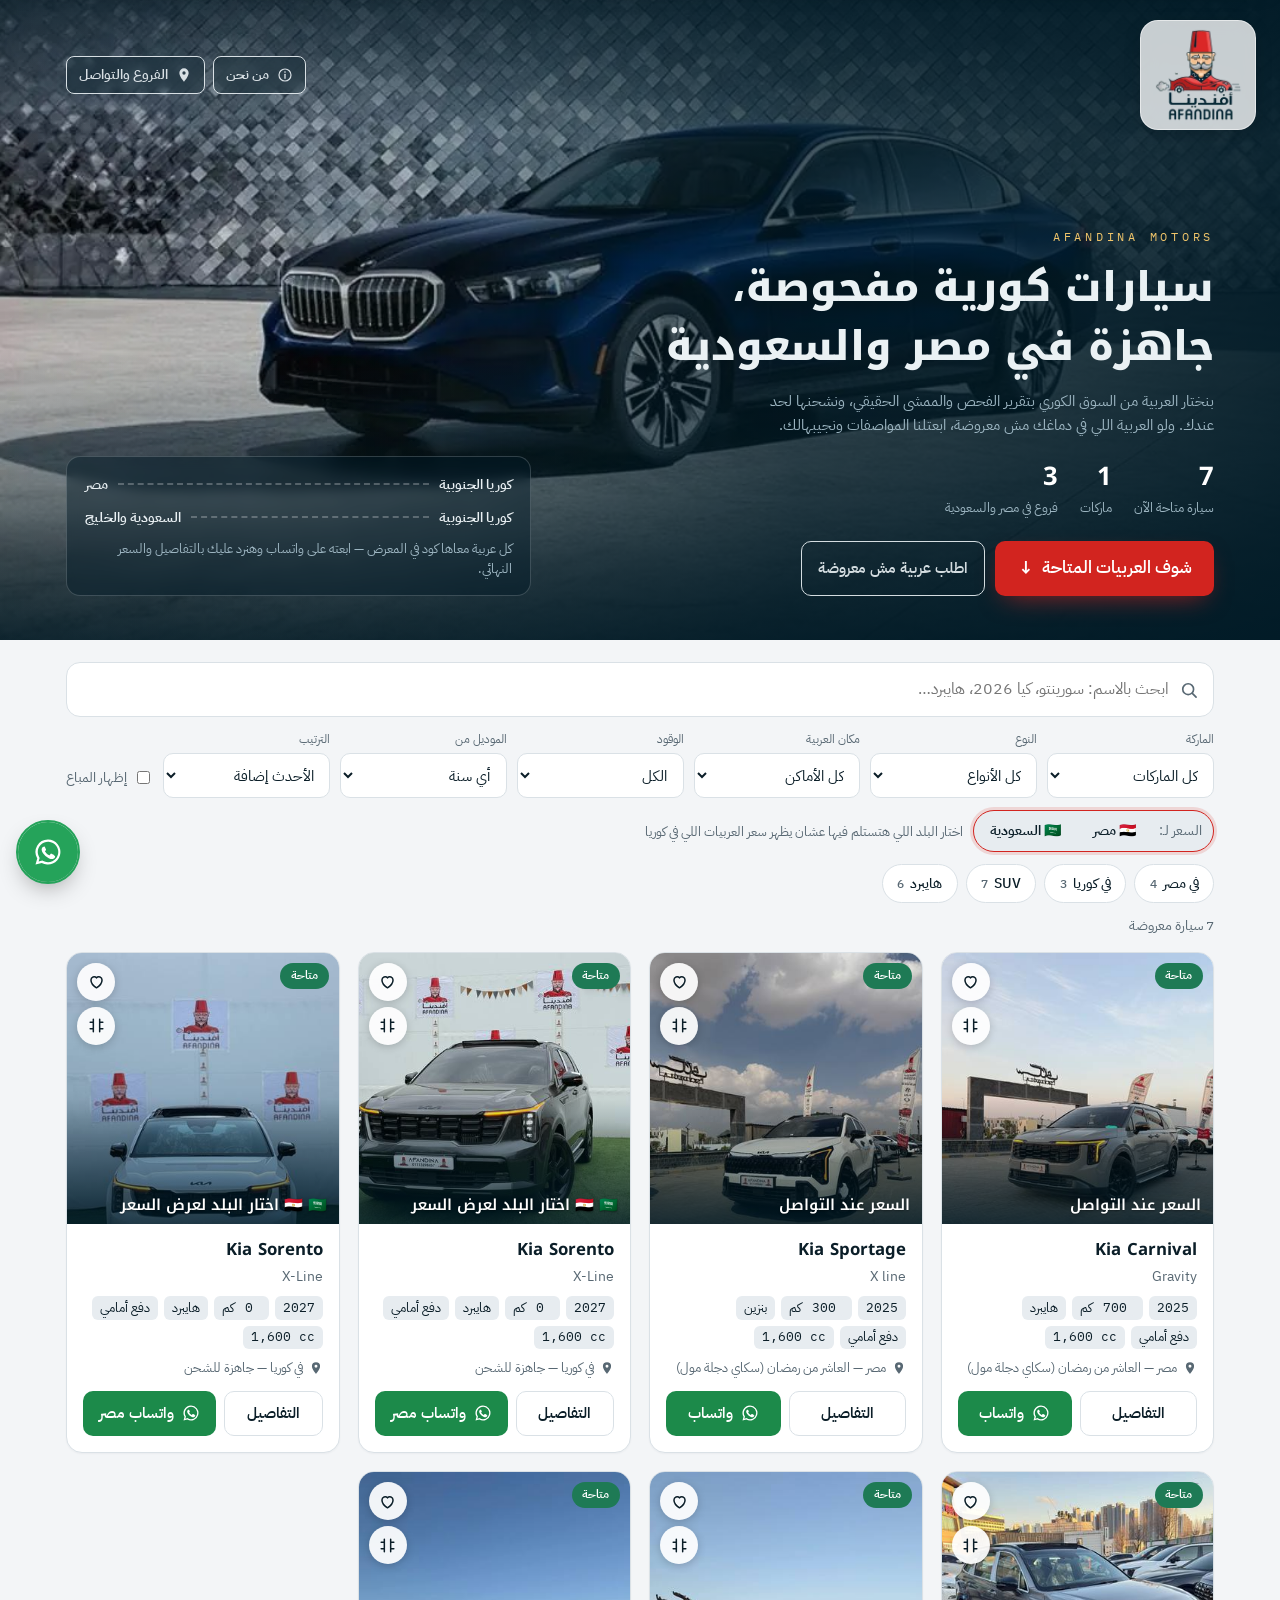
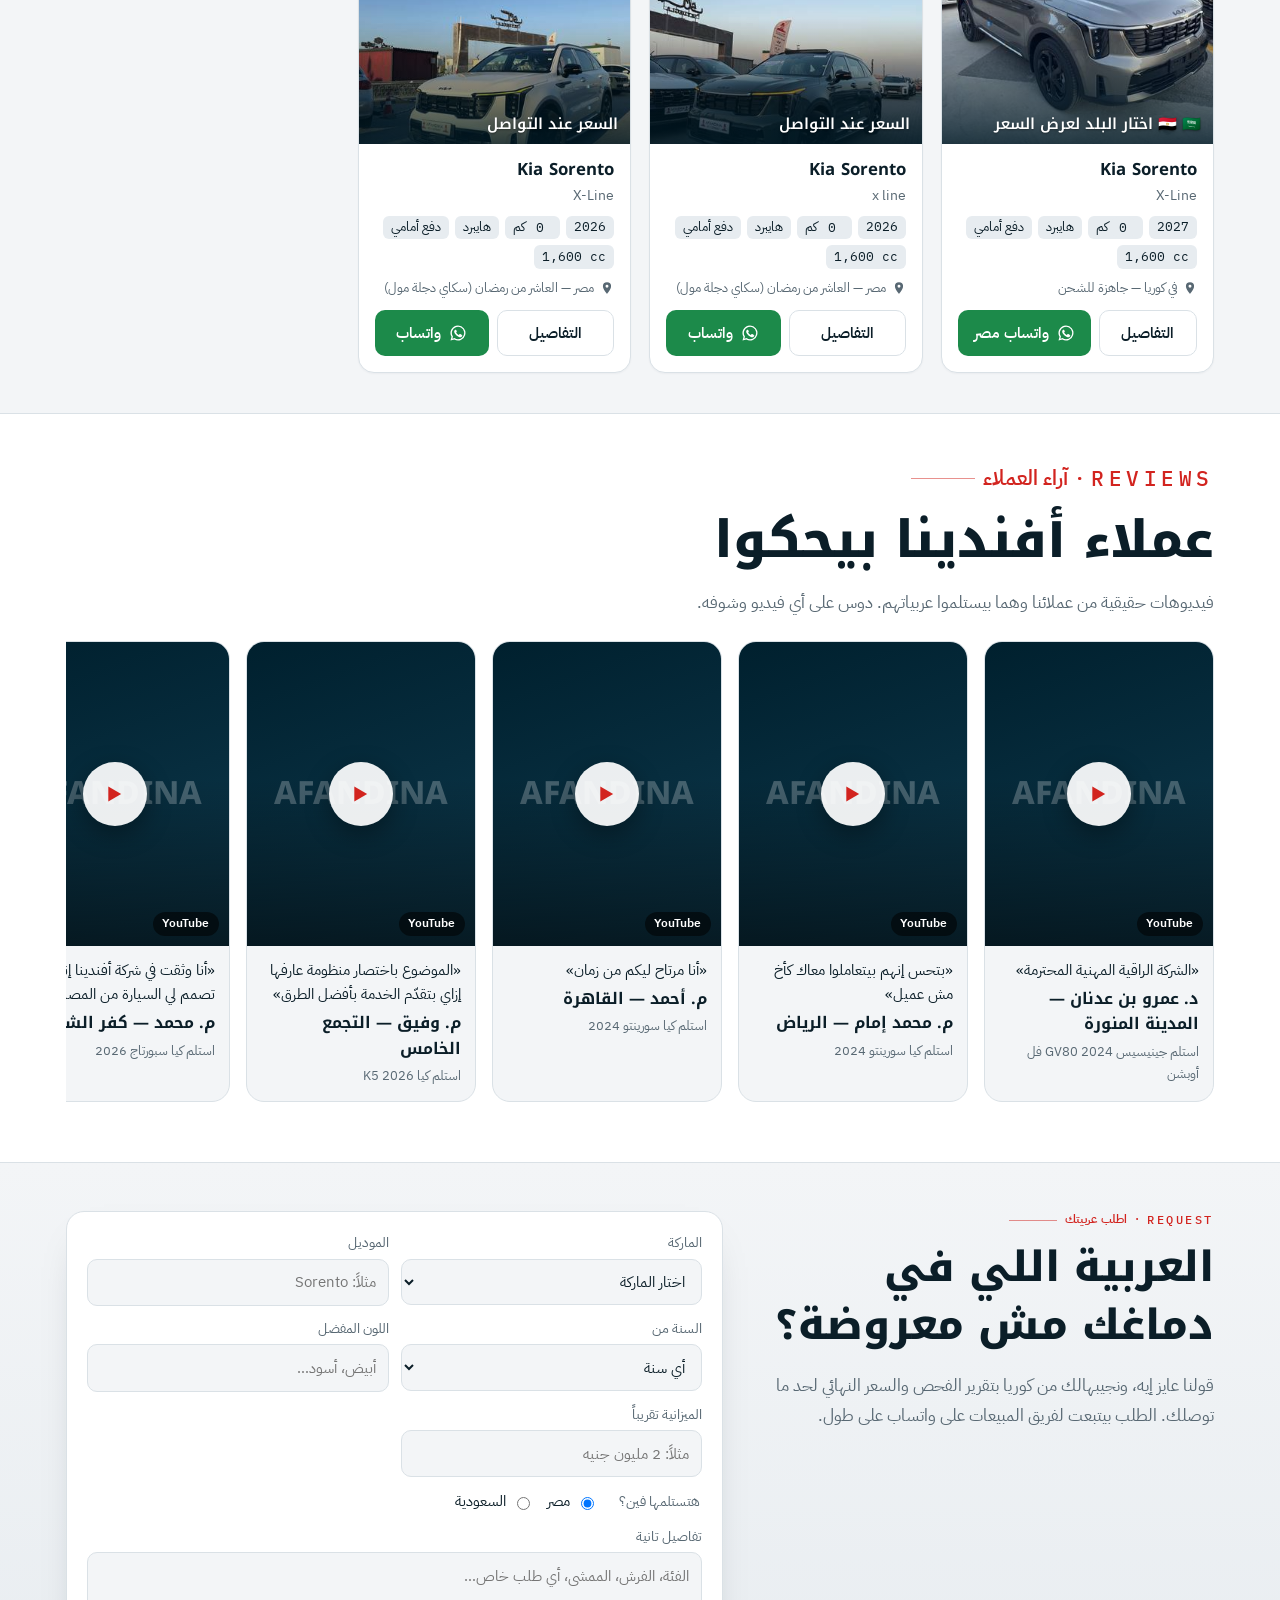
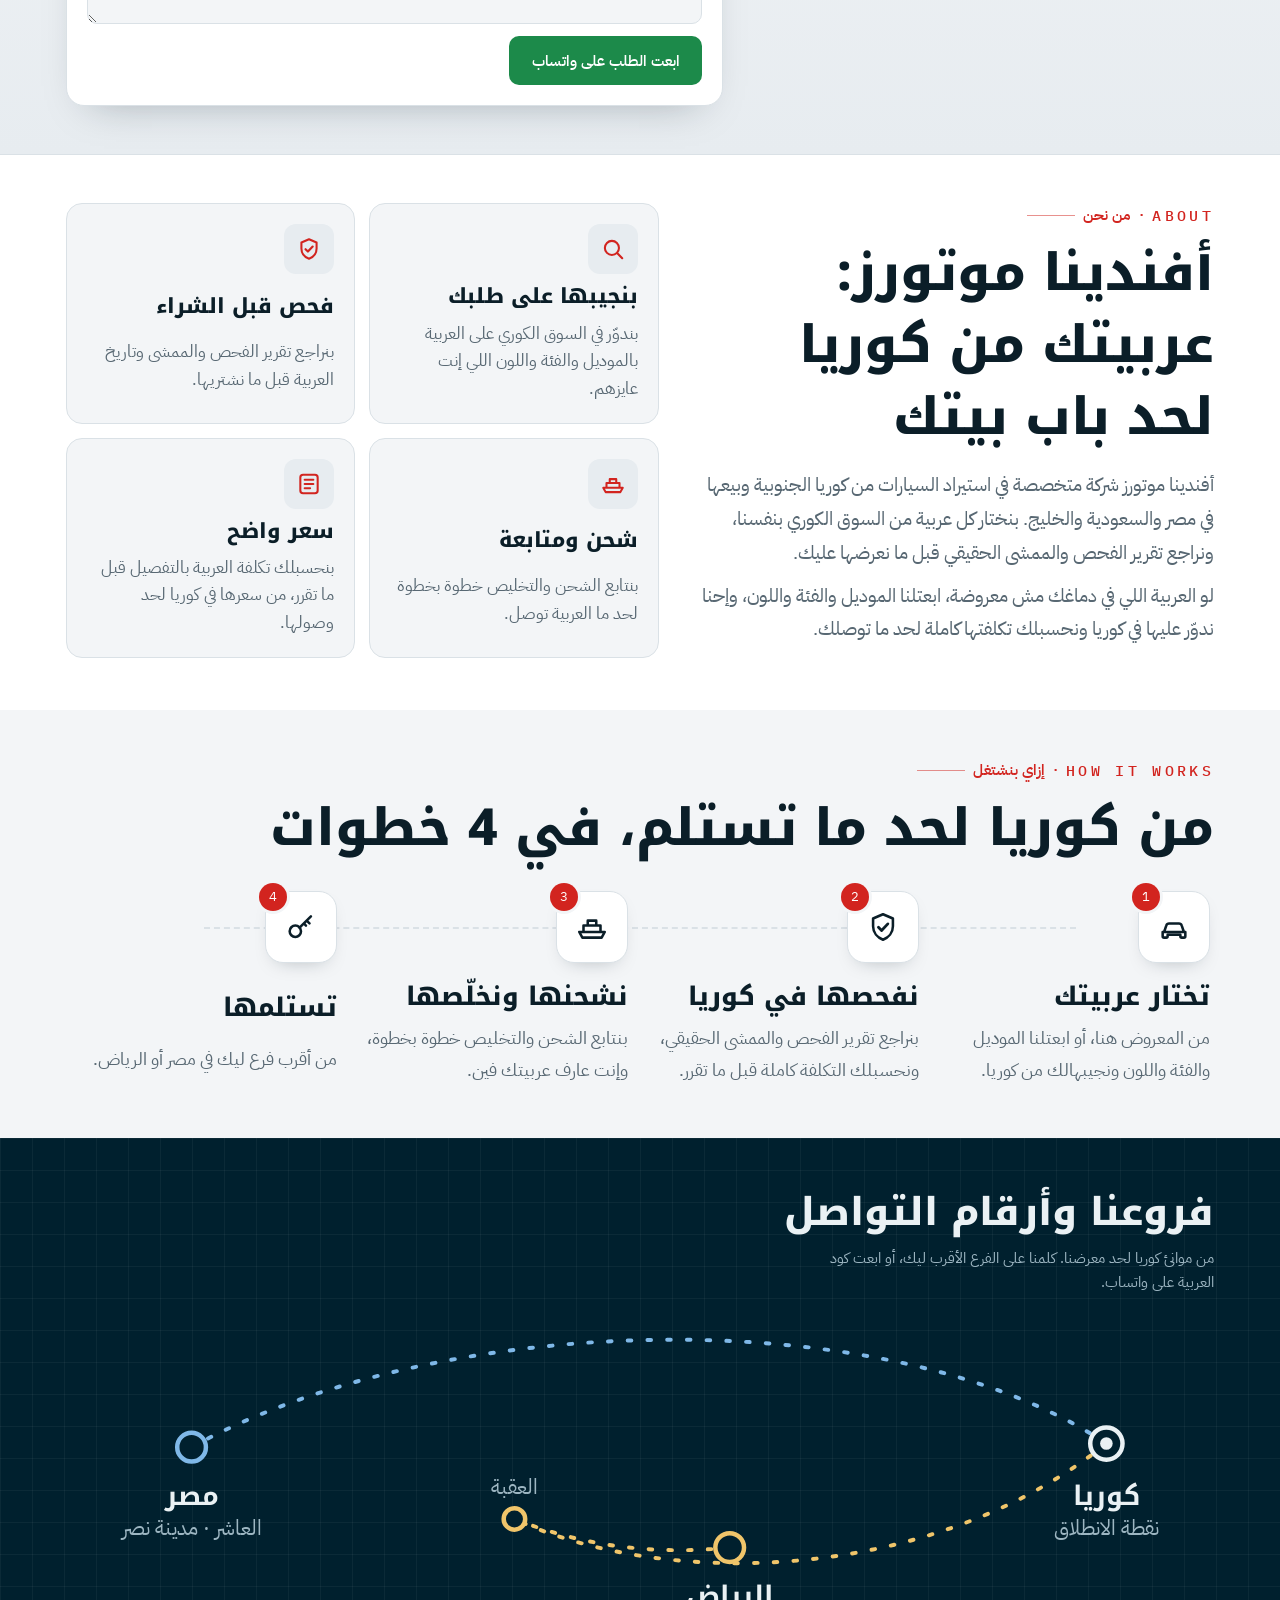
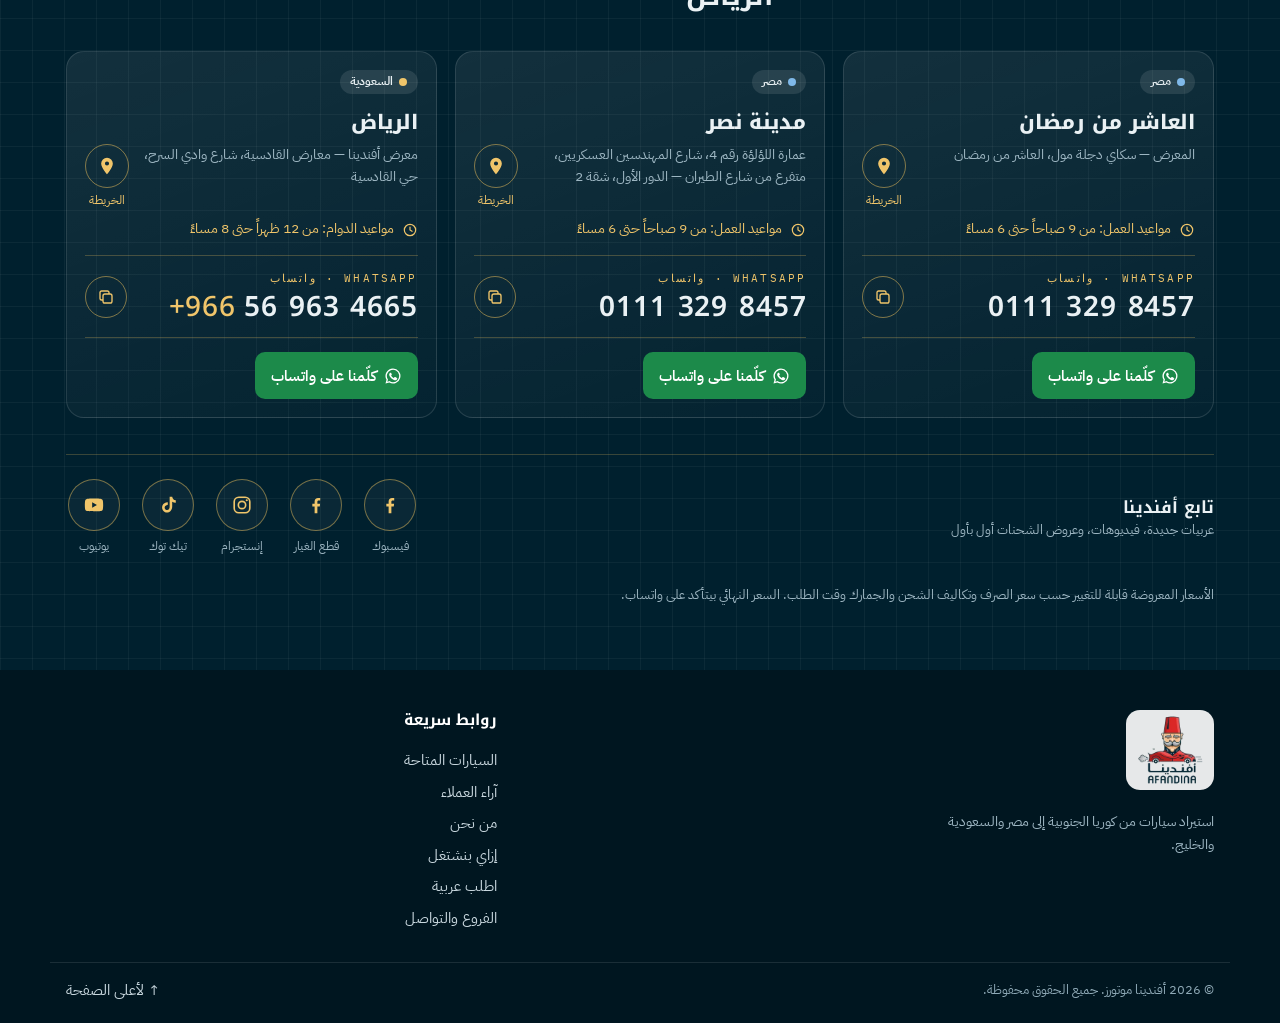
==== index.html @ 9fabd376 "Sync showroom from admin copy Co-Authored-By: Claude Opus 5.5 <noreply@anthropic.com> Claude-Session" ====
<!doctype html><html lang="ar" dir="rtl"><head><meta charset="utf-8"><meta name="viewport" content="width=device-width,initial-scale=1,viewport-fit=cover"><meta name="description" content="معرض أفندينا موتورز: سيارات كورية مفحوصة متاحة في مصر والسعودية — كيا، هيونداي، جينيسيس وغيرها. تواصل على واتساب."><meta property="og:title" content="أفندينا موتورز — معرض السيارات"><meta property="og:description" content="معرض أفندينا موتورز: سيارات كورية مفحوصة متاحة في مصر والسعودية — كيا، هيونداي، جينيسيس وغيرها. تواصل على واتساب."><meta property="og:image" content="https://afandinacars.com/assets/og-cover.jpg"><meta property="og:image:width" content="1200"><meta property="og:image:height" content="630"><meta property="og:type" content="website"><meta property="og:url" content="https://afandinacars.com/"><meta name="twitter:card" content="summary_large_image"><meta name="twitter:image" content="https://afandinacars.com/assets/og-cover.jpg"><meta name="theme-color" content="#002838"><link rel="apple-touch-icon" href="assets/apple-touch-icon.png"><link rel="manifest" href="manifest.webmanifest"><meta name="apple-mobile-web-app-capable" content="yes"><meta name="mobile-web-app-capable" content="yes"><meta name="apple-mobile-web-app-title" content="أفندينا"><base href="/"><title>أفندينا موتورز | سيارات كورية مفحوصة في مصر والسعودية</title><link rel="canonical" href="https://afandinacars.com/"><meta name="google-site-verification" content="xJOs4wAqrjDSPvfuxRlrdN_bTEex_lm_G-FJCN1y9n0"><meta name="google-site-verification" content="nUfveMpW1XCtvaza4jiRvvQbSfW8YXLcH7AOXUxS6VM"><link rel="icon" href="assets/logo.png"><link rel="preconnect" href="https://fonts.googleapis.com"><link rel="preconnect" href="https://fonts.gstatic.com" crossorigin><link rel="preload" as="image" href="assets/hero-bmw.webp" fetchpriority="high"><link rel="preload" as="image" href="assets/logo-t.webp"><link rel="stylesheet" href="https://fonts.googleapis.com/css2?family=Noto+Kufi+Arabic:wght@500;700;800&family=IBM+Plex+Sans+Arabic:wght@400;500;600&family=IBM+Plex+Mono:wght@500&display=swap"><style>:root{color-scheme:light;padding-top:env(safe-area-inset-top,0px);padding-bottom:env(safe-area-inset-bottom,0px)}body{margin:0;font:14px/1.5 system-ui,-apple-system,sans-serif}img{max-width:100%}[hidden]{display:none!important}</style><script defer src="https://static.cloudflareinsights.com/beacon.min.js" data-cf-beacon='{"token": "a8d65ec403f14ea3a96d7f4250d69be2"}'></script><script type="application/ld+json">{"@context": "https://schema.org", "@graph": [{"@type": "AutoDealer", "name": "أفندينا موتورز — AFANDINA MOTORS", "url": "https://afandinacars.com/", "logo": "https://afandinacars.com/assets/logo.png", "image": "https://afandinacars.com/assets/og-cover.jpg", "telephone": ["+201113298457", "+966569634665"], "address": [{"@type": "PostalAddress", "streetAddress": "سكاي دجلة مول", "addressLocality": "العاشر من رمضان", "addressCountry": "EG"}, {"@type": "PostalAddress", "streetAddress": "عمارة اللؤلؤة رقم 4، شارع المهندسين العسكريين، متفرع من شارع الطيران", "addressLocality": "مدينة نصر، القاهرة", "addressCountry": "EG"}, {"@type": "PostalAddress", "streetAddress": "معارض القادسية، شارع وادي السرح", "addressLocality": "الرياض", "addressCountry": "SA"}], "sameAs": ["https://www.facebook.com/share/1DxkQSqzT5/", "https://www.instagram.com/afandina.motors", "https://www.tiktok.com/@afandinamotors2024", "https://youtube.com/@afandinamotors"]}, {"@type": "ItemList", "name": "السيارات المتاحة", "itemListElement": [{"@type": "ListItem", "position": 1, "item": {"@type": "Car", "name": "Kia Sorento X-Line 2026", "brand": {"@type": "Brand", "name": "Kia"}, "model": "Sorento", "image": "https://afandinacars.com/assets/cars/19da50f18d264801ad50d835901597af.jpg", "url": "https://afandinacars.com/car/sorento-2026-white/", "offers": {"@type": "Offer", "availability": "https://schema.org/InStock", "url": "https://afandinacars.com/car/sorento-2026-white/"}, "vehicleModelDate": "2026", "color": "أبيض", "mileageFromOdometer": {"@type": "QuantitativeValue", "value": 0, "unitCode": "KMT"}}}, {"@type": "ListItem", "position": 2, "item": {"@type": "Car", "name": "Kia Sorento x line 2026", "brand": {"@type": "Brand", "name": "Kia"}, "model": "Sorento", "image": "https://afandinacars.com/assets/cars/43ab95d44a27b2aa62948ddee682f586.jpg", "url": "https://afandinacars.com/car/sorento-2026-green/", "offers": {"@type": "Offer", "availability": "https://schema.org/InStock", "url": "https://afandinacars.com/car/sorento-2026-green/"}, "vehicleModelDate": "2026", "color": "أخضر زيتي", "mileageFromOdometer": {"@type": "QuantitativeValue", "value": 0, "unitCode": "KMT"}}}, {"@type": "ListItem", "position": 3, "item": {"@type": "Car", "name": "Kia Sorento X-Line 2027", "brand": {"@type": "Brand", "name": "Kia"}, "model": "Sorento", "image": "https://afandinacars.com/assets/cars/a86e667fb2fdc34e46c632fde44c3a81.jpg", "url": "https://afandinacars.com/car/sorento-2026-gray/", "offers": {"@type": "Offer", "availability": "https://schema.org/InStock", "url": "https://afandinacars.com/car/sorento-2026-gray/", "price": 49257, "priceCurrency": "USD"}, "vehicleModelDate": "2027", "color": "عسلي (بركاني )", "mileageFromOdometer": {"@type": "QuantitativeValue", "value": 0, "unitCode": "KMT"}}}, {"@type": "ListItem", "position": 4, "item": {"@type": "Car", "name": "Kia Sorento X-Line 2027", "brand": {"@type": "Brand", "name": "Kia"}, "model": "Sorento", "image": "https://afandinacars.com/assets/cars/6d159d51b17b4562d4817f9e1289bab8.jpg", "url": "https://afandinacars.com/car/sorento-white-kr/", "offers": {"@type": "Offer", "availability": "https://schema.org/InStock", "url": "https://afandinacars.com/car/sorento-white-kr/", "price": 49257, "priceCurrency": "USD"}, "vehicleModelDate": "2027", "color": "أبيض", "mileageFromOdometer": {"@type": "QuantitativeValue", "value": 0, "unitCode": "KMT"}}}, {"@type": "ListItem", "position": 5, "item": {"@type": "Car", "name": "Kia Sorento X-Line 2027", "brand": {"@type": "Brand", "name": "Kia"}, "model": "Sorento", "image": "https://afandinacars.com/assets/cars/558a85103786271a51598d8d62f4f57d.jpg", "url": "https://afandinacars.com/car/sorento-darkgray-kr/", "offers": {"@type": "Offer", "availability": "https://schema.org/InStock", "url": "https://afandinacars.com/car/sorento-darkgray-kr/", "price": 49257, "priceCurrency": "USD"}, "vehicleModelDate": "2027", "color": "رمادي غامق", "mileageFromOdometer": {"@type": "QuantitativeValue", "value": 0, "unitCode": "KMT"}}}, {"@type": "ListItem", "position": 6, "item": {"@type": "Car", "name": "Kia Sportage X line 2025", "brand": {"@type": "Brand", "name": "Kia"}, "model": "Sportage", "image": "https://afandinacars.com/assets/cars/68e7fed8c5e02b10b0b34c352cf46ee2.jpg", "url": "https://afandinacars.com/car/cmwzigs07/", "offers": {"@type": "Offer", "availability": "https://schema.org/InStock", "url": "https://afandinacars.com/car/cmwzigs07/"}, "vehicleModelDate": "2025", "color": "ابيضّ", "mileageFromOdometer": {"@type": "QuantitativeValue", "value": 300, "unitCode": "KMT"}}}, {"@type": "ListItem", "position": 7, "item": {"@type": "Car", "name": "Kia Carnival Gravity 2025", "brand": {"@type": "Brand", "name": "Kia"}, "model": "Carnival", "image": "https://afandinacars.com/assets/cars/959f0ff72359bf7a8cbfa4af25c9d841.jpg", "url": "https://afandinacars.com/car/cmwzir54k/", "offers": {"@type": "Offer", "availability": "https://schema.org/InStock", "url": "https://afandinacars.com/car/cmwzir54k/"}, "vehicleModelDate": "2025", "color": "أسمنتي", "mileageFromOdometer": {"@type": "QuantitativeValue", "value": 700, "unitCode": "KMT"}}}]}]}</script></head><body><title>معرض أفندينا موتورز</title>
<meta name="claude:viewport-fit-sides" content="cover">

<style id="page-style">
/* Layout: a dark showroom band on top, then a filterable grid of car cards; details and admin open as dialogs */
:root{
  --bg:#F3F5F7; --surface:#FFFFFF; --ink:#0B1E28; --muted:#586873; --line:#DAE1E6;
  --accent:#D2241F; --accent-ink:#FFFFFF; --ok:#1E7A55; --brass:#9C7020; --sold:#66737C; --wa:#1C8A4A;
  --hero-bg:#00202E; --hero-gold:#F0C56A; --hero-ink:#EAF1F4; --hero-muted:#9DB6C2; --chip:#E7ECF0;
  --f-display:"Noto Kufi Arabic","IBM Plex Sans Arabic",system-ui,sans-serif;
  --f-body:"IBM Plex Sans Arabic",system-ui,"Segoe UI",Tahoma,sans-serif;
  --f-mono:"IBM Plex Mono",ui-monospace,Menlo,Consolas,monospace;
}
@media (prefers-color-scheme:dark){:root:not([data-theme="light"]){
  --bg:#0A131A; --surface:#111D25; --ink:#E5ECF0; --muted:#97A6AF; --line:#21303A;
  --accent:#EF5049; --accent-ink:#FFFFFF; --ok:#3DB58A; --brass:#D6A84A; --sold:#8C979E; --wa:#3CC47A;
  --hero-bg:#001A26; --hero-gold:#F0C56A; --hero-ink:#EAF1F4; --hero-muted:#8FAAB7; --chip:#192731; color-scheme:dark}}
:root[data-theme="dark"]{
  --bg:#0A131A; --surface:#111D25; --ink:#E5ECF0; --muted:#97A6AF; --line:#21303A;
  --accent:#EF5049; --accent-ink:#FFFFFF; --ok:#3DB58A; --brass:#D6A84A; --sold:#8C979E; --wa:#3CC47A;
  --hero-bg:#001A26; --hero-gold:#F0C56A; --hero-ink:#EAF1F4; --hero-muted:#8FAAB7; --chip:#192731; color-scheme:dark}
body{background:var(--bg);color:var(--ink);font-family:var(--f-body);font-size:15px;line-height:1.6}
*{box-sizing:border-box}
.wrap{max-width:1180px;margin-inline:auto;padding-left:max(16px,env(safe-area-inset-left,0px));padding-right:max(16px,env(safe-area-inset-right,0px))}
h1,h2,h3{font-family:var(--f-display);text-wrap:balance;margin:0;line-height:1.4}
button,input,select,textarea{font:inherit;color:inherit}
:focus-visible{outline:2px solid var(--accent);outline-offset:2px}
.num{font-family:var(--f-mono);font-variant-numeric:tabular-nums;direction:ltr;unicode-bidi:isolate}

/* hero */
.hero{background:var(--hero-bg);color:var(--hero-ink);position:relative;overflow:hidden;isolation:isolate;padding-top:1.25rem;padding-bottom:2.75rem;min-height:min(78vh,640px);display:flex;flex-direction:column}
.hero>.wrap{position:relative;z-index:2;width:100%;flex:1;display:flex;flex-direction:column}
.hero .hero-grid{margin-top:auto;padding-top:3rem}
.hero-slides{position:absolute;inset:0;z-index:0}
.hero-slides img{position:absolute;inset:0;width:100%;height:100%;max-width:none;object-fit:cover;opacity:0}
.hero-slides img:first-child{opacity:1}
.hero::after{content:"";position:absolute;inset:0;z-index:1;background:linear-gradient(270deg,rgba(0,26,38,.92) 0%,rgba(0,26,38,.72) 38%,rgba(0,26,38,.18) 75%,rgba(0,26,38,.05) 100%),linear-gradient(0deg,rgba(0,26,38,.85) 0%,rgba(0,26,38,0) 45%),linear-gradient(180deg,rgba(0,26,38,.55) 0%,rgba(0,26,38,0) 22%)}
@media (max-width:760px){.hero{min-height:0}.hero::after{background:linear-gradient(0deg,rgba(0,26,38,.95) 0%,rgba(0,26,38,.78) 55%,rgba(0,26,38,.35) 100%)}.hero .hero-grid{padding-top:9rem}}
@media (prefers-reduced-motion:no-preference){
  .hero-slides img{animation:slide 24s infinite;}
  .hero-slides img:nth-child(2){animation-delay:6s}
  .hero-slides img:nth-child(3){animation-delay:12s}
  .hero-slides img:nth-child(4){animation-delay:18s}
  .hero-slides img:first-child{opacity:1;animation-name:slide-first}
  @keyframes slide-first{0%{opacity:1;transform:scale(1.03)}25%{opacity:1}31%{opacity:0;transform:scale(1)}95%{opacity:0}100%{opacity:1;transform:scale(1.06)}}
  @keyframes slide{0%{opacity:0;transform:scale(1.06)}5%{opacity:1}25%{opacity:1}31%{opacity:0;transform:scale(1)}100%{opacity:0}}
}
.topbar{display:flex;align-items:center;justify-content:space-between;gap:12px;flex-wrap:wrap}
.brand{display:block;background:rgba(255,255,255,.78);-webkit-backdrop-filter:blur(10px) saturate(1.2);backdrop-filter:blur(10px) saturate(1.2);border:1px solid rgba(255,255,255,.55);border-radius:18px;padding:6px 12px;line-height:0;box-shadow:0 4px 18px rgba(0,0,0,.12)}
.brand img{display:block;height:96px;width:auto;max-width:100%}
.brand{margin-inline-start:-8px}
@media (min-width:1212px){.brand{margin-inline-start:calc((1180px - 100vw) / 2 + 8px)}}
@media (max-width:420px){.brand img{height:76px}}
.hero-grid{display:grid;grid-template-columns:1.4fr 1fr;gap:32px;align-items:end;margin-top:2.25rem}
.hero h1{font-size:clamp(1.6rem,4vw,2.55rem);font-weight:800;line-height:1.45}
.hero-eyebrow{font-family:var(--f-mono);font-size:.78rem;letter-spacing:.3em;color:var(--hero-gold);margin-bottom:.7rem;direction:ltr;text-align:right}
.hero p{color:var(--hero-muted);max-width:52ch;margin:.75rem 0 0}
.route{border:1px solid rgba(255,255,255,.18);background:rgba(0,26,38,.45);backdrop-filter:blur(6px);-webkit-backdrop-filter:blur(6px);border-radius:14px;padding:16px 18px;display:grid;gap:10px}
.route-row{display:flex;align-items:center;gap:10px;font-size:.9rem}
.route-row .city{font-weight:600;white-space:nowrap}
.route-row .dash{flex:1;border-top:2px dashed rgba(255,255,255,.25);min-width:20px}
.route small{color:var(--hero-muted)}
.stat{display:flex;gap:22px;flex-wrap:wrap;margin-top:1.25rem}
.stat div{display:flex;flex-direction:column}
.stat b{font-family:var(--f-display);font-size:1.6rem;font-weight:700;color:#fff;font-variant-numeric:tabular-nums}
.stat span{color:var(--hero-muted);font-size:.82rem}
.cta-row{display:flex;gap:10px;flex-wrap:wrap;margin-top:1.4rem}
.btn{display:inline-flex;align-items:center;justify-content:center;gap:8px;border:0;border-radius:10px;padding:.6rem 1rem;font-weight:600;cursor:pointer;text-decoration:none;white-space:nowrap}
.btn-wa{background:var(--wa);color:#fff}
.btn-ghost{background:transparent;color:inherit;border:1px solid currentColor;opacity:.9}
.btn-accent{background:var(--accent);color:var(--accent-ink)}
.btn-line{background:var(--surface);color:var(--ink);border:1px solid var(--line)}
.btn-danger{background:transparent;color:var(--sold);border:1px solid var(--sold)}
.btn-sm{padding:.4rem .75rem;font-size:.88rem;border-radius:8px}
.hero-main{padding:.8rem 1.4rem;font-size:1.05rem;box-shadow:0 10px 26px -10px rgba(210,36,31,.7)}
.hero-arrow{display:inline-block;font-size:1.1em}
@media (prefers-reduced-motion:no-preference){.hero-arrow{animation:nudge 1.8s ease-in-out infinite}@keyframes nudge{0%,100%{transform:translateY(0)}50%{transform:translateY(4px)}}}
.btn svg{width:18px;height:18px;flex:none}

/* filters */
.finder{display:grid;gap:12px;padding-block:1.4rem .6rem}
.finder>*{min-width:0}
.search-row{display:flex;gap:10px;align-items:stretch;min-width:0}
.search-box input{width:100%}
.search-box{flex:1;min-width:0;display:flex;align-items:center;gap:10px;background:var(--surface);border:1px solid var(--line);border-radius:14px;padding:0 14px;transition:border-color .2s ease,box-shadow .2s ease}
.search-box:focus-within{border-color:var(--accent);box-shadow:0 0 0 3px color-mix(in srgb,var(--accent) 18%,transparent)}
.search-box svg{width:20px;height:20px;color:var(--muted);flex:none}
.search-box input{flex:1;min-width:0;border:0;background:transparent;padding:.85rem 0;font-size:1rem;outline:none}
.filter-toggle{border-radius:14px;padding-inline:1.1rem;display:none}
.filter-toggle svg{width:18px;height:18px}
.f-count{background:var(--accent);color:var(--accent-ink);border-radius:999px;min-width:20px;height:20px;font-size:.75rem;display:grid;place-items:center;padding:0 6px}
.f-panel{display:grid;grid-template-columns:repeat(6,minmax(0,1fr)) auto;gap:10px;align-items:end}
.f-field{display:flex;flex-direction:column;gap:4px;font-size:.78rem;color:var(--muted);min-width:0}
.f-field select{background:var(--surface);border:1px solid var(--line);border-radius:10px;padding:.6rem .7rem;min-width:0;width:100%;color:var(--ink);font-size:.92rem}
.check{display:flex;align-items:center;gap:6px;font-size:.9rem;color:var(--muted);cursor:pointer;white-space:nowrap;padding-bottom:.6rem}
.chips{display:flex;gap:6px;flex-wrap:wrap}
.chip{display:inline-flex;align-items:center;gap:6px;background:var(--chip);border:1px solid var(--line);border-radius:999px;padding:.2rem .4rem .2rem .7rem;font-size:.82rem;color:var(--ink);cursor:pointer}
.chip b{font-weight:400;color:var(--muted)}
.chip span{width:18px;height:18px;border-radius:50%;display:grid;place-items:center;background:var(--surface);font-size:.8rem}
.chip.clear{background:transparent;color:var(--accent);border-color:transparent}
@media (max-width:1000px){.f-panel{grid-template-columns:repeat(3,minmax(0,1fr))}.check{padding-bottom:0}}
@media (max-width:640px){
  .filter-toggle{display:inline-flex}
  .f-panel{grid-template-columns:repeat(2,minmax(0,1fr));background:var(--surface);border:1px solid var(--line);border-radius:14px;padding:12px}
  .f-panel:not(.open){display:none}
}
/* favorites + compare on cards */
.card-tools{position:absolute;top:10px;inset-inline-end:10px;z-index:2;display:flex;flex-direction:column;gap:6px}
.tool{width:38px;height:38px;border-radius:50%;border:0;background:rgba(255,255,255,.92);color:#0B1E28;display:grid;place-items:center;cursor:pointer;box-shadow:0 2px 8px rgba(0,0,0,.18);transition:transform .15s ease,background .15s ease}
.tool:hover{transform:scale(1.08)}
.tool svg{width:19px;height:19px}
.tool[aria-pressed="true"].fav{color:#E0342C}
.tool[aria-pressed="true"].cmp{background:var(--accent);color:var(--accent-ink)}
.card{position:relative}
.cmp-bar{position:fixed;z-index:45;inset-inline:0;bottom:0;padding-bottom:env(safe-area-inset-bottom,0px);background:var(--hero-bg);color:var(--hero-ink);box-shadow:0 -10px 30px rgba(0,0,0,.25)}
.cmp-inner{max-width:1180px;margin-inline:auto;display:flex;align-items:center;justify-content:space-between;gap:12px;flex-wrap:wrap;padding:12px max(16px,env(safe-area-inset-left,0px)) 12px max(16px,env(safe-area-inset-right,0px))}
.cmp-actions{display:flex;gap:8px}
body:has(#cmpBar:not([hidden])) .fab{bottom:calc(86px + env(safe-area-inset-bottom,0px))}
.cmp-table-wrap{overflow-x:auto}
.cmp-table{width:100%;border-collapse:collapse;min-width:520px}
.cmp-table th,.cmp-table td{padding:.6rem .7rem;border-bottom:1px solid var(--line);text-align:start;vertical-align:top;font-size:.92rem}
.cmp-table thead th{vertical-align:bottom}
.cmp-table th[scope=row]{color:var(--muted);font-weight:500;white-space:nowrap;width:1%}
.cmp-table img{width:100%;max-width:220px;aspect-ratio:4/3;object-fit:cover;border-radius:10px;display:block;margin-bottom:6px}
.cmp-table .diff td{background:color-mix(in srgb,var(--accent) 6%,transparent)}
.d-tools{display:flex;gap:8px;flex-wrap:wrap;margin-top:10px}
.d-tools .btn[aria-pressed="true"]{border-color:var(--accent);color:var(--accent)}
.result-line{color:var(--muted);font-size:.9rem;padding-bottom:.9rem;display:flex;justify-content:space-between;align-items:center;gap:8px;flex-wrap:wrap}

/* grid */
.grid{display:grid;grid-template-columns:repeat(auto-fill,minmax(270px,1fr));gap:18px;padding-bottom:2.5rem}
.card{background:var(--surface);border:1px solid var(--line);border-radius:16px;overflow:hidden;display:flex;flex-direction:column;min-width:0;box-shadow:0 1px 2px rgba(11,30,40,.04);transition:box-shadow .3s ease,border-color .3s ease,transform .3s ease}
.card:hover{box-shadow:0 18px 40px -18px rgba(11,30,40,.35);border-color:transparent}
.ph-link{display:block;border:0;padding:0;background:none;cursor:pointer;width:100%;text-align:inherit;color:inherit}
.ph img{transition:transform .6s cubic-bezier(.2,.7,.2,1)}
.card:hover .ph img{transform:scale(1.06)}
.ph::after{content:"";position:absolute;inset:auto 0 0 0;height:46%;background:linear-gradient(0deg,rgba(0,26,38,.82),rgba(0,26,38,0));pointer-events:none}
.ph-price{position:absolute;bottom:10px;inset-inline-start:12px;inset-inline-end:12px;z-index:1;display:flex;align-items:baseline;gap:6px;color:#fff;font-family:var(--f-display);font-weight:700;font-size:1.2rem;line-height:1.2;text-shadow:0 1px 2px rgba(0,0,0,.35)}
.ph-price .num{color:#F1CB72}
.ph-price small{font-family:var(--f-body);font-weight:500;font-size:.78rem;color:rgba(255,255,255,.85)}
.ph-price.ask{font-size:.95rem;font-weight:600}
.badges{z-index:1}
.ph{aspect-ratio:4/3;max-width:100%;background:var(--chip);position:relative;display:grid;place-items:center;color:var(--muted);overflow:hidden}
.ph img{width:100%;height:100%;object-fit:cover;object-position:50% 72%;display:block}
.ph{aspect-ratio:1/1}
.ph svg.sil{width:70%;height:auto;opacity:.55}
.badges{position:absolute;top:10px;inset-inline-start:10px;display:flex;gap:6px;flex-wrap:wrap}
.badge{font-size:.75rem;font-weight:600;border-radius:999px;padding:.15rem .6rem;background:var(--surface);color:var(--ink);border:1px solid var(--line)}
.badge.av{background:var(--ok);color:#fff;border-color:transparent}
.badge.rs{background:var(--brass);color:#fff;border-color:transparent}
.badge.sd{background:var(--sold);color:#fff;border-color:transparent}
.badge.ex{background:transparent;border-style:dashed}
.badge.nw{background:#F1CB72;color:#3A2A05;border-color:transparent}
.ph .badge.ex{background:var(--surface)}
.card-body{padding:14px 16px 16px;display:flex;flex-direction:column;gap:8px;flex:1}
.card h3{font-size:1.05rem;font-weight:700}
.trim{color:var(--muted);font-size:.88rem;margin-top:-4px}
.specs{display:flex;flex-wrap:wrap;gap:6px}
.specs span{background:var(--chip);border-radius:6px;padding:.1rem .5rem;font-size:.8rem}
.where{font-size:.84rem;color:var(--muted);display:flex;align-items:center;gap:6px}
.where svg{width:14px;height:14px;flex:none}
.price{font-family:var(--f-display);font-weight:700;font-size:1.1rem;margin-top:auto;padding-top:4px}
.price small{font-family:var(--f-body);font-weight:500;color:var(--muted);font-size:.8rem}
.card-actions{display:flex;gap:8px;margin-top:auto;padding-top:4px}
.card-actions .btn{flex:1}
.more-wrap{display:flex;justify-content:center;padding-bottom:2.5rem;margin-top:-1rem}
.more-btn{min-width:220px;padding-block:.8rem}
.empty{grid-column:1/-1;text-align:center;padding:3rem 1rem;color:var(--muted);border:1px dashed var(--line);border-radius:14px}

/* request */
.req{background:linear-gradient(180deg,var(--bg),var(--chip));border-top:1px solid var(--line);padding-block:3rem;scroll-margin-top:12px}
.req-grid{display:grid;grid-template-columns:.9fr 1.3fr;gap:36px;align-items:start}
.req-grid>*{min-width:0}
.req h2{font-size:clamp(1.8rem,4vw,2.6rem);font-weight:800;margin-top:.6rem}
.req-intro p{color:var(--muted);font-size:1.08rem;line-height:1.75;margin:.9rem 0 0;max-width:46ch}
.req-form{background:var(--surface);border:1px solid var(--line);border-radius:18px;padding:20px;display:grid;grid-template-columns:repeat(2,minmax(0,1fr));gap:12px;box-shadow:0 18px 40px -24px rgba(11,30,40,.35)}
.req-form label{display:flex;flex-direction:column;gap:5px;font-size:.85rem;color:var(--muted);min-width:0}
.req-form input,.req-form select,.req-form textarea{background:var(--bg);border:1px solid var(--line);border-radius:10px;padding:.65rem .75rem;color:var(--ink);min-width:0;width:100%;font-size:.95rem}
.req-form .wide{grid-column:1/-1}
.r-country{border:0;margin:0;padding:0;display:flex;gap:14px;align-items:center;flex-wrap:wrap;grid-column:1/-1}
.r-country legend{font-size:.85rem;color:var(--muted);float:inline-start;margin-inline-end:6px}
.r-country label{flex-direction:row;align-items:center;gap:6px;color:var(--ink);font-size:.95rem}
.r-country input{width:auto}
.req-foot{display:flex;align-items:center;gap:12px;flex-wrap:wrap}
.req-foot .btn{padding:.8rem 1.4rem}
#r-msg{font-size:.88rem;color:var(--sold)}
@media (max-width:820px){.req-grid{grid-template-columns:1fr;gap:20px}}
@media (max-width:440px){.req-form{grid-template-columns:1fr}}

/* about */
.top-links{display:flex;gap:8px;flex-wrap:wrap}
.top-links .btn{background:rgba(0,26,38,.35);-webkit-backdrop-filter:blur(6px);backdrop-filter:blur(6px)}
.top-links .btn svg{width:16px;height:16px}
html{scroll-behavior:smooth}
@media (prefers-reduced-motion:reduce){html{scroll-behavior:auto}}
.about{background:var(--surface);border-top:1px solid var(--line);padding-block:3rem 3.25rem;scroll-margin-top:12px}
.about-grid{display:grid;grid-template-columns:1fr 1.15fr;gap:40px;align-items:start}
.about-grid>*{min-width:0}
.eyebrow{font-size:.72rem;color:var(--accent);display:flex;align-items:center;gap:8px;flex-wrap:wrap;font-weight:600}
.eyebrow .en{font-family:var(--f-mono);letter-spacing:.22em;font-weight:500}
.eyebrow::after{content:"";height:1px;width:48px;background:currentColor;opacity:.5}
.about h2{font-size:clamp(2.1rem,5vw,3.2rem);font-weight:800;margin-top:.6rem}
.about .eyebrow{font-size:.95rem}
.about .lead{color:var(--muted);font-size:1.2rem;line-height:1.75;max-width:58ch;margin:1rem 0 0}
.about .lead+.lead{margin-top:.6rem}
.pillars{display:grid;grid-template-columns:repeat(2,minmax(0,1fr));gap:14px;list-style:none;margin:0;padding:0}
.pillar{border:1px solid var(--line);border-radius:16px;padding:20px;display:grid;gap:8px;background:var(--bg)}
.pillar .ic{width:50px;height:50px;border-radius:12px;display:grid;place-items:center;background:var(--chip);color:var(--accent)}
.pillar .ic svg{width:26px;height:26px}
.pillar h3{font-size:1.3rem;font-weight:800}
.pillar p{margin:0;color:var(--muted);font-size:1.05rem;line-height:1.65}
@media (max-width:760px){.about-grid{grid-template-columns:1fr;gap:24px}}
@media (max-width:440px){.pillars{grid-template-columns:1fr}}

/* steps */
.steps{background:var(--bg);padding-block:3rem 3.25rem;scroll-margin-top:12px}
.steps h2{font-size:clamp(2.1rem,5vw,3.2rem);font-weight:800;margin-top:.6rem}
.steps .eyebrow{font-size:.95rem}
.step-list{list-style:none;margin:1.75rem 0 0;padding:0;display:grid;grid-template-columns:repeat(4,minmax(0,1fr));gap:16px;counter-reset:none;position:relative}
.step-list::before{content:"";position:absolute;top:36px;inset-inline:12%;border-top:2px dashed var(--line);z-index:0}
.step{position:relative;z-index:1;display:grid;gap:8px;justify-items:start;padding:0 4px}
.step-n{position:absolute;top:-8px;inset-inline-start:54px;width:28px;height:28px;border-radius:50%;background:var(--accent);color:var(--accent-ink);font-family:var(--f-mono);font-size:.8rem;display:grid;place-items:center;box-shadow:0 0 0 3px var(--bg)}
.step-ic{width:72px;height:72px;border-radius:18px;background:var(--surface);border:1px solid var(--line);display:grid;place-items:center;color:var(--ink);box-shadow:0 8px 20px -12px rgba(11,30,40,.35)}
.step-ic svg{width:34px;height:34px}
.step h3{font-size:1.6rem;font-weight:800;margin-top:8px}
.step p{margin:0;color:var(--muted);font-size:1.15rem;line-height:1.7}
@media (max-width:860px){.step-list{grid-template-columns:repeat(2,minmax(0,1fr));row-gap:28px}.step-list::before{display:none}}
@media (max-width:440px){.step-list{grid-template-columns:1fr}}

/* footer */
.site-foot{background:#001620;color:#C9D8DF;padding-block:2.5rem 1.25rem;padding-bottom:calc(1.25rem + env(safe-area-inset-bottom,0px))}
.foot-grid{display:grid;grid-template-columns:1.6fr 1fr;gap:28px}
.foot-grid>*{min-width:0}
.foot-logo{display:inline-block;background:rgba(255,255,255,.9);border-radius:14px;padding:4px 10px;line-height:0}
.foot-logo img{height:72px;width:auto;display:block}
.foot-brand p{margin:.8rem 0 0;font-size:.9rem;max-width:36ch;color:#9DB6C2}
.site-foot h3{font-family:var(--f-display);font-size:.95rem;font-weight:700;color:#fff;margin-bottom:.6rem}
.foot-links,.foot-contact{display:flex;flex-direction:column;gap:8px;align-items:flex-start}
.site-foot a{color:#C9D8DF;text-decoration:none;font-size:.92rem}
.site-foot a:hover{color:#E2B85A}
.foot-contact bdi{font-family:var(--f-mono);font-variant-numeric:tabular-nums}
.foot-soc{display:flex;gap:8px;list-style:none;margin:8px 0 0;padding:0;flex-wrap:wrap}
.foot-soc a{width:36px;height:36px;border-radius:50%;display:grid;place-items:center;border:1px solid rgba(226,184,90,.4);color:#E2B85A}
.foot-soc a:hover{background:#E2B85A;color:#001620}
.foot-soc svg{width:17px;height:17px}
.foot-bottom{display:flex;justify-content:space-between;gap:12px;flex-wrap:wrap;border-top:1px solid rgba(255,255,255,.1);margin-top:2rem;padding-top:1rem;font-size:.82rem;color:#8FAAB7}
@media (max-width:560px){.foot-grid{grid-template-columns:1fr}}

/* floating whatsapp */
.fab{position:fixed;z-index:40;bottom:calc(18px + env(safe-area-inset-bottom,0px));inset-inline-end:max(18px,env(safe-area-inset-left,0px));display:flex;flex-direction:column;align-items:flex-end;gap:10px}
.fab-btn{width:60px;height:60px;border-radius:50%;border:0;background:#25A35A;color:#fff;display:grid;place-items:center;cursor:pointer;box-shadow:0 10px 26px -8px rgba(0,0,0,.45);transition:transform .2s ease}
.fab-btn:hover{transform:scale(1.06)}
.fab-btn svg{width:30px;height:30px}
@media (prefers-reduced-motion:no-preference){.fab-btn::before{content:"";position:absolute;width:60px;height:60px;border-radius:50%;border:2px solid #25A35A;animation:pulse 2.4s ease-out infinite;pointer-events:none}@keyframes pulse{0%{transform:scale(1);opacity:.7}100%{transform:scale(1.55);opacity:0}}}
.fab-menu{background:var(--surface);color:var(--ink);border:1px solid var(--line);border-radius:16px;box-shadow:0 18px 40px -12px rgba(0,0,0,.35);padding:10px;display:grid;gap:6px;min-width:220px}
.fab-title{font-size:.8rem;color:var(--muted);padding:2px 6px}
.fab-menu a{display:flex;justify-content:space-between;align-items:center;gap:12px;padding:10px 12px;border-radius:10px;text-decoration:none;color:var(--ink);background:var(--bg)}
.fab-menu a:hover{background:var(--chip)}
.fab-menu b{font-family:var(--f-display)}
body:has(dialog[open]) .fab{display:none}

/* branches */
.branches{scroll-margin-top:12px;background:var(--hero-bg);color:var(--hero-ink);position:relative;overflow:hidden;padding-block:3rem 3.25rem}
.branches::before{content:"";position:absolute;inset:0;background-image:linear-gradient(rgba(255,255,255,.045) 1px,transparent 1px),linear-gradient(90deg,rgba(255,255,255,.045) 1px,transparent 1px);background-size:32px 32px;pointer-events:none}
.branches .wrap{position:relative}
.br-head{display:flex;justify-content:space-between;align-items:end;gap:16px;flex-wrap:wrap}
.br-head h2{font-size:clamp(1.6rem,3.6vw,2.4rem);font-weight:800}
.br-head p{color:var(--hero-muted);margin:.4rem 0 0;max-width:46ch}
.route-map{margin-block:1.5rem 1.75rem;overflow-x:auto}
.route-map svg{display:block;width:100%;min-width:520px;height:auto}
.route-map .lbl{font-family:var(--f-display);font-weight:700;font-size:15px;fill:var(--hero-ink)}
.route-map .sub{font-family:var(--f-body);font-size:11.5px;fill:var(--hero-muted)}
.route-map .path{fill:none;stroke-width:2.2;stroke-linecap:round;stroke-dasharray:2 9}
.route-map .p-sa{stroke:var(--hero-gold)}
.route-map .p-eg{stroke:#7FB8E8}
.route-map .node{fill:var(--hero-bg);stroke-width:2.5}
@media (prefers-reduced-motion:no-preference){.route-map .path{animation:sail 1.6s linear infinite}@keyframes sail{to{stroke-dashoffset:-22}}}
.b-grid{display:grid;grid-template-columns:repeat(auto-fit,minmax(min(100%,300px),1fr));gap:18px}
.b-card{border:1px solid rgba(255,255,255,.12);border-radius:18px;padding:18px;display:grid;gap:14px;min-width:0}
.b-top{display:flex;align-items:center;justify-content:space-between;gap:10px}
.b-chip{font-size:.75rem;font-weight:600;padding:.15rem .65rem;border-radius:999px;background:rgba(255,255,255,.1);color:var(--hero-ink);display:inline-flex;align-items:center;gap:6px}
.b-chip i{width:8px;height:8px;border-radius:50%;display:inline-block}
.b-card h3{font-size:1.25rem;font-weight:800}
.b-card .area{color:var(--hero-muted);font-size:.88rem;margin-top:-10px}
.b-card{background:linear-gradient(160deg,rgba(255,255,255,.075),rgba(255,255,255,.015));transition:border-color .2s ease}
.b-card:hover{border-color:rgba(226,184,90,.45)}
.phone{display:flex;align-items:center;justify-content:space-between;gap:12px;padding-block:14px;border-block:1px solid rgba(226,184,90,.28)}
.ph-text{display:grid;gap:4px;min-width:0}
.ph-label{font-family:var(--f-mono);font-size:.68rem;letter-spacing:.2em;color:var(--hero-gold)}
.ph-num{font-family:var(--f-display);font-weight:600;font-size:clamp(1.4rem,3.2vw,1.75rem);line-height:1.15;direction:ltr;text-align:right;letter-spacing:.03em;white-space:nowrap;user-select:all;font-variant-numeric:tabular-nums}
.ph-num .cc{color:var(--hero-gold);font-weight:500;margin-inline-end:.3em}
.ph-copy{flex:none;width:42px;height:42px;border-radius:50%;border:1px solid rgba(226,184,90,.55);background:transparent;color:var(--hero-gold);display:grid;place-items:center;cursor:pointer;transition:background .2s ease}
.ph-copy:hover{background:rgba(226,184,90,.12)}
.ph-copy svg{width:18px;height:18px}
.ph-copy.ok{background:var(--hero-gold);color:var(--hero-bg)}
.b-actions .btn{flex:1;padding-block:.7rem}
.addr{display:flex;align-items:flex-start;justify-content:space-between;gap:14px;margin-top:-6px}
.addr .area{margin-top:0;min-width:0}
.map-btn{flex:none;display:flex;flex-direction:column;align-items:center;gap:4px;text-decoration:none;color:var(--hero-gold);font-size:.72rem}
.map-btn svg{width:20px;height:20px;box-sizing:content-box;padding:11px;border-radius:50%;border:1px solid rgba(226,184,90,.55);transition:background .2s ease,color .2s ease}
.map-btn:hover svg,.map-btn:focus-visible svg{background:var(--hero-gold);color:var(--hero-bg)}
.b-card .area{line-height:1.6}
.hours{display:flex;align-items:center;gap:8px;font-size:.88rem;color:var(--hero-gold);margin-top:-6px}
.hours svg{width:16px;height:16px;flex:none}
.social{margin-top:2.25rem;display:flex;align-items:center;justify-content:space-between;gap:16px 24px;flex-wrap:wrap;padding-top:1.5rem;border-top:1px solid rgba(226,184,90,.25)}
.social h3{font-family:var(--f-display);font-size:1.05rem;font-weight:700}
.social h3 small{display:block;font-family:var(--f-body);font-weight:400;font-size:.82rem;color:var(--hero-muted);margin-top:2px}
.soc-list{display:flex;gap:12px;flex-wrap:wrap;list-style:none;margin:0;padding:0}
.soc{--brand:var(--hero-gold);width:52px;height:52px;border-radius:50%;display:grid;place-items:center;color:var(--hero-gold);border:1px solid rgba(226,184,90,.5);background:rgba(255,255,255,.04);text-decoration:none;transition:background .2s ease,color .2s ease,border-color .2s ease,transform .2s ease}
.soc svg{width:22px;height:22px}
.soc-list{gap:14px 18px}
.soc-item{display:flex;flex-direction:column;align-items:center;gap:6px;text-decoration:none;color:var(--hero-muted);font-size:.76rem;min-width:56px}
.soc-item:hover .soc,.soc-item:focus-visible .soc{background:var(--brand);border-color:var(--brand);color:#fff;transform:translateY(-2px)}
.soc-item:hover .soc-cap,.soc-item:focus-visible .soc-cap{color:var(--hero-ink)}
.soc-cap{white-space:nowrap;transition:color .2s ease}
.foot{color:var(--hero-muted);font-size:.82rem;margin-top:1.75rem}

/* dialogs */
dialog{border:0;padding:0;border-radius:16px;background:var(--surface);color:var(--ink);width:min(860px,calc(100vw - 24px));max-height:calc(100dvh - 24px);overflow:auto}
dialog::backdrop{background:rgba(5,14,12,.6)}
.dlg-head{display:flex;align-items:center;justify-content:space-between;gap:10px;padding:14px 18px;border-bottom:1px solid var(--line);position:sticky;top:0;background:var(--surface);z-index:2}
.dlg-head h2{font-size:1.15rem}
.x{background:var(--chip);border:0;border-radius:8px;width:34px;height:34px;cursor:pointer;font-size:1.1rem;flex:none}
.dlg-body{padding:18px}
.gallery .main{aspect-ratio:4/5;max-height:72vh;width:100%;max-width:100%;background:#0b1419;border-radius:12px;overflow:hidden;display:grid;place-items:center;position:relative}
.gallery .main>*{grid-area:1/1}
.gallery .main .bg{position:absolute;inset:-20px;width:calc(100% + 40px);height:calc(100% + 40px);max-width:none;object-fit:cover;filter:blur(22px) brightness(.6);transform:scale(1.05)}
.gallery .main .fg{position:relative;width:100%;height:100%;object-fit:contain}
.thumbs{display:flex;gap:8px;overflow-x:auto;padding-top:8px}
.thumbs button{border:2px solid transparent;border-radius:8px;padding:0;width:72px;height:54px;overflow:hidden;cursor:pointer;flex:none;background:var(--chip)}
.thumbs button[aria-current="true"]{border-color:var(--accent)}
.thumbs img{width:100%;height:100%;object-fit:cover}
.detail-grid{display:grid;grid-template-columns:1.2fr 1fr;gap:20px}
.detail-grid>*{min-width:0}
dl.spec{display:grid;grid-template-columns:auto 1fr;gap:0;margin:0}
dl.spec dt,dl.spec dd{padding:.45rem 0;border-bottom:1px solid var(--line);margin:0}
dl.spec dt{color:var(--muted);font-size:.88rem;padding-inline-end:16px}
dl.spec dd{font-weight:500}
.note{background:var(--chip);border-radius:10px;padding:10px 12px;font-size:.92rem;white-space:pre-wrap;margin-top:12px}
.detail-cta{display:flex;flex-direction:column;gap:8px;margin-top:14px}
.big-price{font-family:var(--f-display);font-weight:800;font-size:1.5rem}
.code{font-family:var(--f-mono);color:var(--muted);font-size:.8rem}

/* admin */
.admin-bar{background:var(--chip);border-bottom:1px solid var(--line)}
.admin-bar .wrap{display:flex;align-items:center;justify-content:space-between;gap:10px;flex-wrap:wrap;padding-block:8px;font-size:.9rem}
.form{display:grid;grid-template-columns:repeat(auto-fit,minmax(180px,1fr));gap:12px}
.form label{display:flex;flex-direction:column;gap:4px;font-size:.85rem;color:var(--muted);min-width:0}
.form label.wide,.form>div.wide{grid-column:1/-1}
.form input,.form select,.form textarea{background:var(--bg);border:1px solid var(--line);border-radius:8px;padding:.5rem .65rem;color:var(--ink);min-width:0;width:100%}
.form textarea{min-height:80px;resize:vertical}
.photos{display:flex;gap:8px;flex-wrap:wrap}
.photo{position:relative;width:92px;height:70px;border-radius:8px;overflow:hidden;background:var(--chip)}
.photo img{width:100%;height:100%;object-fit:cover}
.photo button{position:absolute;top:3px;inset-inline-end:3px;border:0;border-radius:6px;background:rgba(0,0,0,.65);color:#fff;font-size:.75rem;cursor:pointer;padding:1px 6px}
.photo .first{position:absolute;bottom:3px;inset-inline-start:3px;background:var(--accent);color:var(--accent-ink);font-size:.68rem;border-radius:4px;padding:0 5px}
.dlg-foot{display:flex;gap:8px;justify-content:flex-start;flex-wrap:wrap;padding:14px 18px;border-top:1px solid var(--line);position:sticky;bottom:0;background:var(--surface)}
.list-row{display:flex;align-items:center;gap:10px;padding:10px 0;border-bottom:1px solid var(--line);flex-wrap:wrap}
.list-row .t{flex:1 1 200px;min-width:0}
.list-row .t b{display:block}
.list-row .t span{color:var(--muted);font-size:.85rem}
.calc{grid-column:1/-1;background:var(--chip);border-radius:10px;padding:10px 12px;font-size:.88rem;color:var(--ink)}
.calc table{width:100%;border-collapse:collapse}
.calc td{padding:3px 0}
.calc td:last-child{text-align:left}
.calc tr.tot td{border-top:1px solid var(--line);padding-top:6px;font-weight:700}
.calc .warn{color:var(--accent)}
.settings{border:1px solid var(--line);border-radius:12px;padding:14px;margin-bottom:18px;display:grid;gap:12px}
.settings h3{font-size:1rem}
.settings p{margin:0;color:var(--muted);font-size:.85rem}
.check-row{grid-column:1/-1;flex-direction:row!important;align-items:center;gap:8px!important;color:var(--ink)!important;font-size:.92rem!important}
.check-row input{width:auto!important}
.toast{position:fixed;bottom:calc(16px + env(safe-area-inset-bottom,0px));inset-inline-start:max(16px,env(safe-area-inset-left,0px));background:var(--ink);color:var(--bg);padding:.6rem 1rem;border-radius:10px;font-size:.9rem;z-index:50}

@media (max-width:760px){
  .hero-grid,.detail-grid{grid-template-columns:1fr}
  .hero-grid{gap:20px;margin-top:1.5rem}
}
@media (prefers-reduced-motion:no-preference){
  .rv{transition:transform .8s cubic-bezier(.2,.7,.2,1)}
  .rv.below{transform:translateY(26px)}
}
@media (prefers-reduced-motion:no-preference){.card{transition:transform .3s ease,box-shadow .3s ease,border-color .3s ease}.card:hover{transform:translateY(-4px)}}

/* quick filters */
.quick{display:flex;gap:8px;overflow-x:auto;scrollbar-width:none;padding-bottom:2px;margin-inline:-2px;padding-inline:2px}
.quick::-webkit-scrollbar{display:none}
.quick:empty{display:none}
.qchip{flex:none;display:inline-flex;align-items:center;gap:6px;border:1px solid var(--line);background:var(--surface);color:var(--ink);border-radius:999px;padding:.42rem .9rem;font-size:.9rem;font-weight:500;cursor:pointer;white-space:nowrap;transition:background .15s ease,border-color .15s ease,color .15s ease}
.qchip small{color:var(--muted);font-family:var(--f-mono);font-size:.75rem}
.qchip[aria-pressed="true"]{background:var(--ink);border-color:var(--ink);color:var(--bg)}
.qchip[aria-pressed="true"] small{color:inherit;opacity:.75}
/* recently viewed */
.recent{padding-bottom:1rem}
.recent h2{font-size:1rem;font-weight:700;margin-bottom:.6rem;display:flex;align-items:center;justify-content:space-between;gap:8px}
.recent h2 button{border:0;background:none;color:var(--muted);font-size:.82rem;cursor:pointer;font-family:var(--f-body);font-weight:400}
.recent-row{display:flex;gap:12px;overflow-x:auto;scroll-snap-type:x mandatory;padding-bottom:6px}
.mini{flex:none;width:200px;scroll-snap-align:start;display:flex;gap:10px;align-items:center;background:var(--surface);border:1px solid var(--line);border-radius:12px;padding:6px;cursor:pointer;text-align:start;color:var(--ink)}
.mini img,.mini .sil-box{width:64px;height:64px;border-radius:8px;object-fit:cover;flex:none;background:var(--chip)}
.mini b{display:block;font-size:.86rem;line-height:1.3}
.mini span{display:block;font-size:.76rem;color:var(--muted)}
/* swipe gallery */
.gallery .main{display:block}
.g-track{display:flex;width:100%;height:100%;overflow-x:auto;scroll-snap-type:x mandatory;scrollbar-width:none;overscroll-behavior-x:contain}
.g-track::-webkit-scrollbar{display:none}
.g-slide{flex:0 0 100%;height:100%;scroll-snap-align:center;position:relative;overflow:hidden;display:grid;place-items:center;cursor:zoom-in}
.g-slide>*{grid-area:1/1}
.g-count{position:absolute;bottom:10px;inset-inline-start:10px;z-index:2;background:rgba(0,0,0,.6);color:#fff;font-family:var(--f-mono);font-size:.78rem;border-radius:999px;padding:.15rem .6rem;direction:ltr}
.g-full{position:absolute;top:10px;inset-inline-start:10px;z-index:2;width:38px;height:38px;border-radius:50%;border:0;background:rgba(0,0,0,.6);color:#fff;display:grid;place-items:center;cursor:pointer}
.g-full svg{width:18px;height:18px}
.g-nav{position:absolute;top:50%;transform:translateY(-50%);z-index:2;width:38px;height:38px;border-radius:50%;border:0;background:rgba(255,255,255,.88);color:#0B1E28;display:grid;place-items:center;cursor:pointer;box-shadow:0 2px 8px rgba(0,0,0,.25)}
.g-nav svg{width:18px;height:18px}
.g-nav.prev{inset-inline-start:10px}.g-nav.next{inset-inline-end:10px}
@media (hover:none){.g-nav{display:none}}
/* full-screen viewer */
#viewer{width:100vw;height:100dvh;max-width:none;max-height:none;margin:0;border-radius:0;background:#05090c;color:#fff;overflow:hidden}
#viewer::backdrop{background:#05090c}
.v-top{position:absolute;top:0;inset-inline:0;z-index:3;display:flex;justify-content:space-between;align-items:center;padding:calc(10px + env(safe-area-inset-top,0px)) max(12px,env(safe-area-inset-right,0px)) 10px max(12px,env(safe-area-inset-left,0px));background:linear-gradient(180deg,rgba(0,0,0,.6),rgba(0,0,0,0))}
.v-top .x{background:rgba(255,255,255,.16);color:#fff}
.v-count{font-family:var(--f-mono);font-size:.9rem;direction:ltr}
#viewer .g-track{height:100%}
#viewer .g-slide{cursor:default;overflow:auto;touch-action:pan-x pan-y pinch-zoom}
#viewer .g-slide img{max-width:100%;max-height:100%;width:auto;height:auto;object-fit:contain}
#viewer .g-nav{background:rgba(255,255,255,.16);color:#fff;box-shadow:none}
/* inspection report + video */
.report{margin-top:14px;border:1px solid var(--line);border-radius:12px;padding:12px;display:grid;gap:10px}
.report h3{font-size:1rem;font-weight:700;display:flex;align-items:center;gap:8px}
.report h3 svg{width:20px;height:20px;color:var(--ok)}
.report p{margin:0;color:var(--muted);font-size:.86rem}
.report-row{display:flex;gap:8px;overflow-x:auto}
.report-row button{flex:none;width:88px;height:116px;border:1px solid var(--line);border-radius:8px;overflow:hidden;padding:0;cursor:zoom-in;background:var(--chip)}
.report-row img{width:100%;height:100%;object-fit:cover}
.btn-video{background:#0B1E28;color:#fff}
:root[data-theme="dark"] .btn-video{background:#E5ECF0;color:#0B1E28}
@media (prefers-color-scheme:dark){:root:not([data-theme="light"]) .btn-video{background:#E5ECF0;color:#0B1E28}}
.btn-video svg{width:16px;height:16px}
/* sticky contact bar in car details (phones) */
.d-bar{display:none}
@media (max-width:760px){
  .d-bar{display:flex;gap:8px;position:sticky;bottom:0;z-index:3;background:var(--surface);border-top:1px solid var(--line);padding:10px 14px calc(10px + env(safe-area-inset-bottom,0px));box-shadow:0 -8px 20px -12px rgba(0,0,0,.3)}
  .d-bar:empty{display:none}
  .d-bar .btn{flex:1 1 0;min-width:0;padding:.75rem .5rem;gap:6px;font-size:.92rem;overflow:hidden}
  .d-bar .btn-icon{flex:none;width:48px;padding-inline:0}
  #detail .detail-cta{display:none}
}
.btn-notify{background:var(--brass);color:#fff}

/* customer video reviews */
.reviews{background:var(--surface);border-top:1px solid var(--line);padding-block:3rem 3.25rem;scroll-margin-top:12px}
.reviews h2{font-size:clamp(2.1rem,5vw,3.2rem);font-weight:800;margin-top:.6rem}
.reviews .eyebrow{font-size:clamp(1.05rem,3.6vw,1.3rem)}
.reviews .eyebrow::after{width:64px}
.reviews .lead{color:var(--muted);font-size:1.08rem;margin:.8rem 0 0;max-width:56ch}
.rv-row{display:grid;grid-auto-flow:column;grid-auto-columns:minmax(230px,260px);gap:16px;overflow-x:auto;scroll-snap-type:x mandatory;padding:1.5rem 2px 8px}
.rv-card{scroll-snap-align:start;display:flex;flex-direction:column;background:var(--bg);border:1px solid var(--line);border-radius:18px;overflow:hidden;min-width:0}
.rv-play{position:relative;display:block;width:100%;aspect-ratio:9/12;border:0;padding:0;cursor:pointer;background:linear-gradient(160deg,var(--hero-bg),#0E3A4E);color:#fff;overflow:hidden}
.rv-play img{width:100%;height:100%;object-fit:cover;display:block;transition:transform .5s ease}
.rv-play:hover img{transform:scale(1.05)}
.rv-play::after{content:"";position:absolute;inset:0;background:linear-gradient(0deg,rgba(0,0,0,.55),rgba(0,0,0,0) 55%)}
.rv-btn{position:absolute;z-index:1;top:50%;left:50%;transform:translate(-50%,-50%);width:64px;height:64px;border-radius:50%;background:rgba(255,255,255,.92);color:var(--accent);display:grid;place-items:center;box-shadow:0 8px 24px rgba(0,0,0,.35)}
.rv-btn svg{width:28px;height:28px;margin-inline-start:4px}
.rv-src{position:absolute;z-index:1;bottom:10px;inset-inline-start:10px;font-size:.72rem;font-weight:600;background:rgba(0,0,0,.55);border-radius:999px;padding:.15rem .6rem}
.rv-logo{position:absolute;inset:0;display:grid;place-items:center;opacity:.25;font-family:var(--f-display);font-size:2rem;font-weight:800}
.rv-body{padding:12px 14px 14px;display:grid;gap:4px}
.rv-body q{font-size:.95rem;line-height:1.6;quotes:"«" "»"}
.rv-body b{font-family:var(--f-display);font-size:1rem}
.rv-body span{color:var(--muted);font-size:.84rem}
#player{width:min(440px,calc(100vw - 24px));background:#000;color:#fff}
#player.wide{width:min(900px,calc(100vw - 24px))}
#player .dlg-head{background:#0b0f12;border-color:#1c252c}
#player .dlg-head h2{color:#fff;font-size:1rem}
#player .x{background:rgba(255,255,255,.14);color:#fff}
.pl-frame{width:100%;aspect-ratio:9/16;max-height:calc(100dvh - 150px);background:#000;display:block;border:0}
#player.wide .pl-frame{aspect-ratio:16/9}
.pl-foot{padding:10px 14px;display:flex;justify-content:center}
.pl-foot a{color:#E2B85A;font-size:.9rem}
.rv-admin{display:grid;gap:8px}
.rv-admin .list-row img{width:44px;height:58px;object-fit:cover;border-radius:6px;background:var(--chip)}

/* Egypt / Saudi price switch */
.mk-switch{display:inline-flex;align-items:center;gap:4px;background:var(--chip);border:1px solid var(--line);border-radius:999px;padding:3px;font-size:.88rem}
.mk-switch>span{color:var(--muted);padding-inline:8px 4px;white-space:nowrap}
.mk-switch button{border:0;background:transparent;color:var(--ink);border-radius:999px;padding:.35rem .85rem;font-weight:600;cursor:pointer;white-space:nowrap}
.mk-switch button[aria-pressed="true"]{background:var(--surface);box-shadow:0 1px 4px rgba(0,0,0,.15);color:var(--accent)}
.mk-row{display:flex;align-items:center;gap:10px;flex-wrap:wrap}
.mk-row small{color:var(--muted);font-size:.82rem}
.mk-flag{font-size:1rem;line-height:1}
.d-mk{margin:8px 0 2px}
.price.pick{font-size:1rem;color:var(--accent)}
.mk-switch:not(:has([aria-pressed="true"])){border-color:var(--accent);box-shadow:0 0 0 3px color-mix(in srgb,var(--accent) 15%,transparent)}

/* sticky top bar (shows after the hero) */
.topnav{position:fixed;top:0;inset-inline:0;z-index:44;background:color-mix(in srgb,var(--surface) 88%,transparent);-webkit-backdrop-filter:blur(14px) saturate(1.3);backdrop-filter:blur(14px) saturate(1.3);border-bottom:1px solid var(--line);padding-top:env(safe-area-inset-top,0px);transform:translateY(-110%);transition:transform .35s cubic-bezier(.2,.7,.2,1);box-shadow:0 8px 24px -16px rgba(0,0,0,.35)}
.topnav.show{transform:none}
.topnav .wrap{display:flex;align-items:center;gap:12px;min-height:60px}
.tn-logo{display:block;line-height:0;flex:none}
.tn-logo img{height:44px;width:auto;border-radius:8px}
.tn-links{display:flex;gap:4px;flex:1;min-width:0;overflow-x:auto;scrollbar-width:none}
.tn-links::-webkit-scrollbar{display:none}
.tn-links a{color:var(--ink);text-decoration:none;font-weight:600;font-size:.92rem;padding:.45rem .75rem;border-radius:999px;white-space:nowrap}
.tn-links a:hover,.tn-links a.on{background:var(--chip)}
.tn-wa{flex:none;padding:.5rem .9rem}
.tn-wa svg{width:18px;height:18px}
@media (max-width:440px){.tn-links a[href="#request"]{display:none}}
@media (max-width:440px){.tn-links:has(#tnTrack:not([hidden])) a[href="#reviews"]{display:none}}
@media (max-width:560px){.tn-links a{padding:.4rem .55rem;font-size:.85rem}.tn-wa span{display:none}.tn-wa{padding:.55rem}.tn-logo img{height:38px}}
body:has(dialog[open]) .topnav{transform:translateY(-110%)}
html{scroll-padding-top:calc(72px + env(safe-area-inset-top,0px))}
/* second photo on hover (desktop) */
.ph .alt{position:absolute;inset:0;width:100%;height:100%;object-fit:cover;opacity:0;transition:opacity .45s ease;z-index:0}
@media (hover:hover){.card:hover .ph .alt.ready{opacity:1}}
.ph .badges,.ph .ph-price{z-index:1}
/* dark-mode polish */
@media (prefers-color-scheme:dark){:root:not([data-theme="light"]) .brand,:root:not([data-theme="light"]) .foot-logo{background:rgba(255,255,255,.9)}
  :root:not([data-theme="light"]) .tool{background:rgba(17,29,37,.88);color:#E5ECF0}
  :root:not([data-theme="light"]) .card{box-shadow:none}
  :root:not([data-theme="light"]) .rv-btn{background:rgba(229,236,240,.92)}}
:root[data-theme="dark"] .tool{background:rgba(17,29,37,.88);color:#E5ECF0}
:root[data-theme="dark"] .card{box-shadow:none}

/* Saudi price: what it includes */
.incl{display:flex;flex-wrap:wrap;gap:6px;margin-top:8px}
.incl span{display:inline-flex;align-items:center;gap:4px;font-size:.8rem;background:color-mix(in srgb,var(--ok) 12%,transparent);color:var(--ok);border-radius:999px;padding:.15rem .6rem;font-weight:600}
.incl b{font-weight:600;color:var(--muted);font-size:.8rem;align-self:center}
/* order tracking */
.track{background:var(--hero-bg);color:var(--hero-ink);padding-block:3rem 3.25rem;scroll-margin-top:12px;position:relative;overflow:hidden}
.track::before{content:"";position:absolute;inset:0;background:radial-gradient(800px 300px at 85% 0%,rgba(226,184,90,.14),transparent 70%);pointer-events:none}
.track .wrap{position:relative}
.track h2{font-size:clamp(2rem,5vw,3rem);font-weight:800;margin-top:.6rem}
.track .eyebrow{color:var(--hero-gold);font-size:.95rem}
.track .lead{color:var(--hero-muted);font-size:1.05rem;max-width:56ch;margin:.7rem 0 0}
.tr-form{display:flex;gap:10px;flex-wrap:wrap;margin-top:1.4rem;max-width:560px}
.tr-form input{flex:1 1 220px;min-width:0;background:rgba(255,255,255,.08);border:1px solid rgba(255,255,255,.22);color:#fff;border-radius:12px;padding:.85rem 1rem;font-size:1.05rem;font-family:var(--f-mono);letter-spacing:.08em;direction:ltr;text-align:center}
.tr-form input::placeholder{color:rgba(255,255,255,.45);letter-spacing:.04em}
.tr-form .btn{padding:.85rem 1.4rem}
.tr-msg{margin-top:.8rem;color:#F1CB72;min-height:1.4em}
.tr-card{margin-top:1.2rem;background:rgba(255,255,255,.06);border:1px solid rgba(255,255,255,.14);border-radius:18px;padding:18px;max-width:760px}
.tr-head{display:flex;justify-content:space-between;gap:10px;flex-wrap:wrap;align-items:baseline}
.tr-head b{font-family:var(--f-display);font-size:1.25rem}
.tr-head span{color:var(--hero-muted);font-size:.88rem}
.tr-steps{list-style:none;margin:16px 0 0;padding:0;display:grid;gap:0}
.tr-steps li{display:grid;grid-template-columns:32px 1fr;gap:12px;position:relative;padding-bottom:16px}
.tr-steps li:last-child{padding-bottom:0}
.tr-steps li::before{content:"";position:absolute;inset-inline-start:15px;top:30px;bottom:0;width:2px;background:rgba(255,255,255,.15)}
.tr-steps li:last-child::before{display:none}
.tr-steps li.done::before{background:var(--hero-gold)}
.tr-dot{width:32px;height:32px;border-radius:50%;display:grid;place-items:center;border:2px solid rgba(255,255,255,.25);font-size:.85rem;font-weight:700;z-index:1;background:var(--hero-bg)}
.tr-steps li.done .tr-dot{background:var(--hero-gold);border-color:var(--hero-gold);color:var(--hero-bg)}
.tr-steps li.now .tr-dot{border-color:var(--hero-gold);color:var(--hero-gold);box-shadow:0 0 0 5px rgba(226,184,90,.18)}
.tr-steps li b{display:block;padding-top:4px}
.tr-steps li small{color:var(--hero-muted);font-size:.85rem}
.tr-steps li:not(.done):not(.now){opacity:.55}
.tr-note{margin-top:12px;background:rgba(255,255,255,.06);border-radius:10px;padding:10px 12px;font-size:.92rem;white-space:pre-wrap}
.tr-eta{margin-top:10px;color:#F1CB72;font-weight:600}
.or-row{display:grid;gap:8px;padding:10px 0;border-bottom:1px solid var(--line)}
.or-row .or-top{display:flex;gap:8px;align-items:center;flex-wrap:wrap}
.or-row code{font-family:var(--f-mono);background:var(--chip);border-radius:6px;padding:.1rem .45rem;direction:ltr}
.or-row .or-top b{flex:1 1 160px}
.or-row .or-ctl{display:flex;gap:8px;flex-wrap:wrap;align-items:center}
.or-row select,.or-row input{background:var(--bg);border:1px solid var(--line);border-radius:8px;padding:.35rem .5rem;color:var(--ink);min-width:0}
</style>
<template id="shell">
  <div class="admin-bar" id="adminBar" hidden="">
    <div class="wrap">
      <span>أنت تشاهد المعرض كمدير — التعديلات تظهر للعملاء بعد الحفظ.</span>
      <div style="display:flex;gap:8px;flex-wrap:wrap">
        <button class="btn btn-accent btn-sm" id="addCar" type="button">+ إضافة سيارة</button>
        <button class="btn btn-line btn-sm" id="manage" type="button">إدارة السيارات</button>
        <a class="btn btn-line btn-sm" href="https://dash.cloudflare.com/?to=/:account/web-analytics" target="_blank" rel="noopener">📊 الزوار والإحصائيات</a>
        <a class="btn btn-line btn-sm" href="https://dash.cloudflare.com/142e69e8411a3cf767d8fdad5ad0b848/web-analytics/overview?siteTag~in=1c2c8dff56f44d52ab08adbf0b58ba73&amp;excludeBots=Yes" target="_blank" rel="noopener" title="انزل لجدول Path: كل عربية مكتوبة /car/كود-العربية/ وضغطات الواتساب /go/wa/">🚗 نقرات العربيات</a>
      </div>
    </div>
  </div>
  <nav class="topnav" id="topnav" aria-label="القائمة">
    <div class="wrap">
      <a class="tn-logo" href="#top" aria-label="أفندينا موتورز — لأعلى الصفحة"><img src="assets/logo-t.webp" alt="" width="42" height="44"></a>
      <div class="tn-links">
        <a href="#cars">العربيات</a>
        <a href="#reviews" id="tnReviews" hidden="">آراء العملاء</a>
        <a href="#request">اطلب عربية</a>
        <a href="#track" id="tnTrack" hidden="">تتبّع طلبك</a>
        <a href="#branches">الفروع</a>
      </div>
      <button class="btn btn-wa tn-wa" type="button" id="tnWa" aria-label="كلّمنا على واتساب"></button>
    </div>
  </nav>
  <header class="hero" id="top">
    <div class="hero-slides" aria-hidden="true">
      <img src="assets/hero-bmw.webp" alt="" fetchpriority="high" style="object-position:40% 60%">
      <img src="assets/hero-kia.webp" alt="" loading="lazy" style="object-position:35% 60%">
      <img src="assets/hero-hyundai.webp" alt="" loading="lazy" style="object-position:55% 60%">
      <img src="assets/hero-amg.webp" alt="" loading="lazy" style="object-position:45% 65%">
    </div>
    <div class="wrap">
      <div class="topbar">
        <div class="brand"><img src="assets/logo-t.webp" alt="أفندينا موتورز — AFANDINA" width="420" height="446"></div>
        <nav class="top-links" aria-label="روابط سريعة">
          <a class="btn btn-ghost btn-sm" href="#track" id="heroTrack" hidden=""><svg viewBox="0 0 24 24" aria-hidden="true"><path d="M3 7h11v9H3zM14 10h4l3 3v3h-7" fill="none" stroke="currentColor" stroke-width="1.8" stroke-linejoin="round"></path><circle cx="7" cy="17.5" r="1.8" fill="currentColor"></circle><circle cx="17" cy="17.5" r="1.8" fill="currentColor"></circle></svg>تتبّع طلبك</a>
          <a class="btn btn-ghost btn-sm" href="#about"><svg viewBox="0 0 24 24" aria-hidden="true"><circle cx="12" cy="12" r="9" fill="none" stroke="currentColor" stroke-width="1.8"></circle><path d="M12 11v6" stroke="currentColor" stroke-width="2" stroke-linecap="round"></path><circle cx="12" cy="7.6" r="1.25" fill="currentColor"></circle></svg>من نحن</a>
          <a class="btn btn-ghost btn-sm" href="#branches"><svg viewBox="0 0 24 24" aria-hidden="true"><path fill="currentColor" d="M12 2a7 7 0 0 0-7 7c0 5.2 7 13 7 13s7-7.8 7-13a7 7 0 0 0-7-7zm0 9.5A2.5 2.5 0 1 1 12 6.5a2.5 2.5 0 0 1 0 5z"></path></svg>الفروع والتواصل</a>
        </nav>
      </div>
      <div class="hero-grid">
        <div>
          <div class="hero-eyebrow">AFANDINA MOTORS</div>
          <h1>سيارات كورية مفحوصة، جاهزة في مصر والسعودية</h1>
          <p>بنختار العربية من السوق الكوري بتقرير الفحص والممشى الحقيقي، ونشحنها لحد عندك. ولو العربية اللي في دماغك مش معروضة، ابعتلنا المواصفات ونجيبهالك.</p>
          <div class="stat" id="stats"></div>
          <div class="cta-row" id="heroCta"></div>
        </div>
        <div class="route" aria-label="مسار الاستيراد">
          <div class="route-row"><span class="city">كوريا الجنوبية</span><span class="dash"></span><span class="city">مصر</span></div>
          <div class="route-row"><span class="city">كوريا الجنوبية</span><span class="dash"></span><span class="city">السعودية والخليج</span></div>
          <small>كل عربية معاها كود في المعرض — ابعته على واتساب وهنرد عليك بالتفاصيل والسعر النهائي.</small>
        </div>
      </div>
    </div>
  </header>
  <main class="wrap" id="cars">
    <div class="finder" role="search">
      <div class="search-row">
        <label class="search-box"><svg viewBox="0 0 24 24" aria-hidden="true"><circle cx="11" cy="11" r="6.5" fill="none" stroke="currentColor" stroke-width="2"></circle><path d="M16 16l4.5 4.5" stroke="currentColor" stroke-width="2" stroke-linecap="round"></path></svg>
          <input id="q" type="search" placeholder="ابحث بالاسم: سورينتو، كيا 2026، هايبرد…" aria-label="بحث" autocomplete="off"></label>
        <button class="btn btn-line filter-toggle" id="fToggle" type="button" aria-expanded="false" aria-controls="fPanel"><svg viewBox="0 0 24 24" aria-hidden="true"><path d="M4 6h16M7 12h10M10 18h4" stroke="currentColor" stroke-width="2" stroke-linecap="round"></path></svg>فلترة<span class="f-count" id="fCount" hidden=""></span></button>
      </div>
      <div class="f-panel" id="fPanel">
        <label class="f-field">الماركة<select id="fBrand"><option value="">كل الماركات</option></select></label>
        <label class="f-field">النوع<select id="fBody"><option value="">كل الأنواع</option></select></label>
        <label class="f-field">مكان العربية<select id="fBranch"><option value="">كل الأماكن</option></select></label>
        <label class="f-field">الوقود<select id="fFuel"><option value="">الكل</option></select></label>
        <label class="f-field">الموديل من<select id="fYear"><option value="">أي سنة</option></select></label>
        <label class="f-field">الترتيب<select id="fSort">
          <option value="new">الأحدث إضافة</option>
          <option value="year">الموديل: الأحدث</option>
          <option value="km">الممشى: الأقل</option>
          <option value="price">السعر: الأقل</option>
          <option value="price-d">السعر: الأعلى</option>
        </select></label>
        <label class="check"><input type="checkbox" id="fSold"> إظهار المباع</label>
      </div>
      <div class="mk-row" id="mkRow" hidden=""></div>
      <div class="quick" id="quick" role="group" aria-label="فلاتر سريعة"></div>
    </div>
    <section class="recent" id="recent" hidden="" aria-labelledby="recentTitle"><h2 id="recentTitle">شُفتها مؤخراً<button type="button" id="recentClear">مسح</button></h2><div class="recent-row" id="recentRow"></div></section>
    <div class="result-line"><span id="count"></span><div class="chips" id="chips"></div></div>
    <section class="grid" id="grid" aria-live="polite"></section>
    <div class="more-wrap" id="moreWrap" hidden=""><button class="btn btn-line more-btn" id="moreBtn" type="button">عرض المزيد</button></div>
  </main>
  <section class="reviews" id="reviews" hidden="" aria-labelledby="rvTitle">
    <div class="wrap">
      <span class="eyebrow"><span class="en">REVIEWS</span><span aria-hidden="true">·</span><span>آراء العملاء</span></span>
      <h2 id="rvTitle">عملاء أفندينا بيحكوا</h2>
      <p class="lead">فيديوهات حقيقية من عملائنا وهما بيستلموا عربياتهم. دوس على أي فيديو وشوفه.</p>
      <div class="rv-row" id="rvRow"></div>
    </div>
  </section>
  <section class="req" id="request" aria-labelledby="reqTitle">
    <div class="wrap req-grid">
      <div class="req-intro">
        <span class="eyebrow"><span class="en">REQUEST</span><span aria-hidden="true">·</span><span>اطلب عربيتك</span></span>
        <h2 id="reqTitle">العربية اللي في دماغك مش معروضة؟</h2>
        <p>قولنا عايز إيه، ونجيبهالك من كوريا بتقرير الفحص والسعر النهائي لحد ما توصلك. الطلب بيتبعت لفريق المبيعات على واتساب على طول.</p>
      </div>
      <form class="req-form" id="reqForm" novalidate="">
        <label>الماركة<select id="r-brand" required=""></select></label>
        <label>الموديل<input id="r-model" placeholder="مثلاً: Sorento" required=""></label>
        <label>السنة من<select id="r-year"></select></label>
        <label>اللون المفضل<input id="r-color" placeholder="أبيض، أسود…"></label>
        <label>الميزانية تقريباً<input id="r-budget" placeholder="مثلاً: 2 مليون جنيه"></label>
        <fieldset class="r-country"><legend>هتستلمها فين؟</legend>
          <label><input type="radio" name="r-country" value="eg" checked=""> مصر</label>
          <label><input type="radio" name="r-country" value="sa"> السعودية</label>
        </fieldset>
        <label class="wide">تفاصيل تانية<textarea id="r-notes" rows="2" placeholder="الفئة، الفرش، الممشى، أي طلب خاص…"></textarea></label>
        <div class="wide req-foot"><button class="btn btn-wa" type="submit" id="r-send">ابعت الطلب على واتساب</button><span id="r-msg" role="status"></span></div>
      </form>
    </div>
  </section>
  <section class="about" id="about" aria-labelledby="aboutTitle">
    <div class="wrap about-grid">
      <div>
        <span class="eyebrow"><span class="en">ABOUT</span><span aria-hidden="true">·</span><span>من نحن</span></span>
        <h2 id="aboutTitle">أفندينا موتورز: عربيتك من كوريا لحد باب بيتك</h2>
        <p class="lead">أفندينا موتورز شركة متخصصة في استيراد السيارات من كوريا الجنوبية وبيعها في مصر والسعودية والخليج. بنختار كل عربية من السوق الكوري بنفسنا، ونراجع تقرير الفحص والممشى الحقيقي قبل ما نعرضها عليك.</p>
        <p class="lead">لو العربية اللي في دماغك مش معروضة، ابعتلنا الموديل والفئة واللون، وإحنا ندوّر عليها في كوريا ونحسبلك تكلفتها كاملة لحد ما توصلك.</p>
      </div>
      <ul class="pillars">
        <li class="pillar"><span class="ic"><svg viewBox="0 0 24 24" aria-hidden="true"><circle cx="11" cy="11" r="6.5" fill="none" stroke="currentColor" stroke-width="1.9"></circle><path d="M16 16l4.5 4.5" stroke="currentColor" stroke-width="2" stroke-linecap="round"></path></svg></span><h3>بنجيبها على طلبك</h3><p>بندوّر في السوق الكوري على العربية بالموديل والفئة واللون اللي إنت عايزهم.</p></li>
        <li class="pillar"><span class="ic"><svg viewBox="0 0 24 24" aria-hidden="true"><path d="M12 3l7 3v5.5c0 4.4-3 8-7 9.5-4-1.5-7-5.1-7-9.5V6l7-3z" fill="none" stroke="currentColor" stroke-width="1.9" stroke-linejoin="round"></path><path d="M8.8 12.2l2.2 2.2 4.4-4.6" fill="none" stroke="currentColor" stroke-width="2" stroke-linecap="round" stroke-linejoin="round"></path></svg></span><h3>فحص قبل الشراء</h3><p>بنراجع تقرير الفحص والممشى وتاريخ العربية قبل ما نشتريها.</p></li>
        <li class="pillar"><span class="ic"><svg viewBox="0 0 24 24" aria-hidden="true"><path d="M3 15.5h18l-2.2 4H5.2L3 15.5z" fill="none" stroke="currentColor" stroke-width="1.9" stroke-linejoin="round"></path><path d="M6 15.5V11h12v4.5M9 11V7.5h6V11" fill="none" stroke="currentColor" stroke-width="1.9" stroke-linejoin="round"></path></svg></span><h3>شحن ومتابعة</h3><p>بنتابع الشحن والتخليص خطوة بخطوة لحد ما العربية توصل.</p></li>
        <li class="pillar"><span class="ic"><svg viewBox="0 0 24 24" aria-hidden="true"><rect x="4" y="3.5" width="16" height="17" rx="2.5" fill="none" stroke="currentColor" stroke-width="1.9"></rect><path d="M8 8h8M8 12h8M8 16h5" stroke="currentColor" stroke-width="1.9" stroke-linecap="round"></path></svg></span><h3>سعر واضح</h3><p>بنحسبلك تكلفة العربية بالتفصيل قبل ما تقرر، من سعرها في كوريا لحد وصولها.</p></li>
      </ul>
    </div>
  </section>
  <section class="steps" id="how" aria-labelledby="howTitle">
    <div class="wrap">
      <span class="eyebrow"><span class="en">HOW IT WORKS</span><span aria-hidden="true">·</span><span>إزاي بنشتغل</span></span>
      <h2 id="howTitle">من كوريا لحد ما تستلم، في 4 خطوات</h2>
      <ol class="step-list">
        <li class="step rv"><span class="step-n">1</span><span class="step-ic"><svg viewBox="0 0 24 24" aria-hidden="true"><path d="M5 15.5l1.6-4.6A2 2 0 0 1 8.5 9.5h7a2 2 0 0 1 1.9 1.4l1.6 4.6M4 15.5h16v3a1 1 0 0 1-1 1h-1.5a1 1 0 0 1-1-1v-1h-9v1a1 1 0 0 1-1 1H5a1 1 0 0 1-1-1v-3z" fill="none" stroke="currentColor" stroke-width="1.8" stroke-linejoin="round"></path><circle cx="7.5" cy="15.5" r=".6" fill="currentColor"></circle></svg></span><h3>تختار عربيتك</h3><p>من المعروض هنا، أو ابعتلنا الموديل والفئة واللون ونجيبهالك من كوريا.</p></li>
        <li class="step rv"><span class="step-n">2</span><span class="step-ic"><svg viewBox="0 0 24 24" aria-hidden="true"><path d="M12 3l7 3v5.5c0 4.4-3 8-7 9.5-4-1.5-7-5.1-7-9.5V6l7-3z" fill="none" stroke="currentColor" stroke-width="1.8" stroke-linejoin="round"></path><path d="M8.8 12.2l2.2 2.2 4.4-4.6" fill="none" stroke="currentColor" stroke-width="2" stroke-linecap="round" stroke-linejoin="round"></path></svg></span><h3>نفحصها في كوريا</h3><p>بنراجع تقرير الفحص والممشى الحقيقي، ونحسبلك التكلفة كاملة قبل ما تقرر.</p></li>
        <li class="step rv"><span class="step-n">3</span><span class="step-ic"><svg viewBox="0 0 24 24" aria-hidden="true"><path d="M3 15.5h18l-2.2 4H5.2L3 15.5z" fill="none" stroke="currentColor" stroke-width="1.8" stroke-linejoin="round"></path><path d="M6 15.5V11h12v4.5M9 11V7.5h6V11" fill="none" stroke="currentColor" stroke-width="1.8" stroke-linejoin="round"></path></svg></span><h3>نشحنها ونخلّصها</h3><p>بنتابع الشحن والتخليص خطوة بخطوة، وإنت عارف عربيتك فين.</p></li>
        <li class="step rv"><span class="step-n">4</span><span class="step-ic"><svg viewBox="0 0 24 24" aria-hidden="true"><circle cx="8" cy="15" r="4" fill="none" stroke="currentColor" stroke-width="1.8"></circle><path d="M11 12.5L19 4.5M16 7.5l2 2M14 9.5l1.5 1.5" fill="none" stroke="currentColor" stroke-width="1.8" stroke-linecap="round"></path></svg></span><h3>تستلمها</h3><p>من أقرب فرع ليك في مصر أو الرياض.</p></li>
      </ol>
    </div>
  </section>
  <section class="track" id="track" hidden="" aria-labelledby="trTitle">
    <div class="wrap">
      <span class="eyebrow"><span class="en">TRACKING</span><span aria-hidden="true">·</span><span>تتبّع طلبك</span></span>
      <h2 id="trTitle">عربيتك وصلت لفين؟</h2>
      <p class="lead">اكتب كود الطلب اللي وصلك على واتساب، وشوف عربيتك في أنهي مرحلة من كوريا لحد ما تستلمها.</p>
      <form class="tr-form" id="trForm" novalidate="">
        <input id="trCode" placeholder="AF-XXXXXX" autocomplete="off" autocapitalize="characters" spellcheck="false" aria-label="كود الطلب" maxlength="12">
        <button class="btn btn-accent" type="submit">تتبّع</button>
      </form>
      <div class="tr-msg" id="trMsg" role="status"></div>
      <div id="trOut"></div>
    </div>
  </section>
  <section class="branches" id="branches">
    <div class="wrap">
      <div class="br-head">
        <div>
          <h2>فروعنا وأرقام التواصل</h2>
          <p>من موانئ كوريا لحد معرضنا. كلمنا على الفرع الأقرب ليك، أو ابعت كود العربية على واتساب.</p>
        </div>
      </div>
      <div class="route-map" aria-label="خط سير السيارات من كوريا إلى مصر والسعودية">
        <svg viewBox="0 0 640 170" role="img" aria-hidden="true">
          <path class="path p-eg" d="M580 70 C 460 -10, 210 -5, 70 72"></path>
          <path class="path p-sa" d="M580 70 C 480 150, 330 150, 250 112"></path>
          <path class="path p-sa" d="M250 112 C 290 128, 330 132, 370 128"></path>
          <circle class="node" cx="580" cy="70" r="9" stroke="var(--hero-ink)"></circle>
          <circle cx="580" cy="70" r="3.5" fill="var(--hero-ink)"></circle>
          <circle class="node" cx="70" cy="72" r="8" stroke="#7FB8E8"></circle>
          <circle class="node" cx="250" cy="112" r="6" stroke="var(--hero-gold)"></circle>
          <circle class="node" cx="370" cy="128" r="8" stroke="var(--hero-gold)"></circle>
          <text class="lbl" x="580" y="104" text-anchor="middle">كوريا</text>
          <text class="sub" x="580" y="121" text-anchor="middle">نقطة الانطلاق</text>
          <text class="lbl" x="70" y="104" text-anchor="middle">مصر</text>
          <text class="sub" x="70" y="121" text-anchor="middle">العاشر · مدينة نصر</text>
          <text class="sub" x="250" y="98" text-anchor="middle">العقبة</text>
          <text class="lbl" x="370" y="160" text-anchor="middle">الرياض</text>
        </svg>
      </div>
      <div class="b-grid" id="branchList"></div>
      <div class="social" id="social" hidden="">
        <h3>تابع أفندينا<small>عربيات جديدة، فيديوهات، وعروض الشحنات أول بأول</small></h3>
        <ul class="soc-list" id="socList"></ul>
      </div>
      <p class="foot">الأسعار المعروضة قابلة للتغيير حسب سعر الصرف وتكاليف الشحن والجمارك وقت الطلب. السعر النهائي بيتأكد على واتساب.</p>
    </div>
  </section>

  <footer class="site-foot">
    <div class="wrap foot-grid">
      <div class="foot-brand">
        <span class="foot-logo"><img src="assets/logo-t.webp" alt="أفندينا موتورز" width="420" height="446" loading="lazy"></span>
        <p>استيراد سيارات من كوريا الجنوبية إلى مصر والسعودية والخليج.</p>
      </div>
      <nav class="foot-links" aria-label="روابط الموقع">
        <h3>روابط سريعة</h3>
        <a href="#cars">السيارات المتاحة</a>
        <a href="#reviews" id="ftReviews" hidden="">آراء العملاء</a>
        <a href="#about">من نحن</a>
        <a href="#how">إزاي بنشتغل</a>
        <a href="#request">اطلب عربية</a>
        <a href="#track" id="ftTrack" hidden="">تتبّع طلبك</a>
        <a href="#branches">الفروع والتواصل</a>
      </nav>
    </div>
    <div class="wrap foot-bottom"><span>© <span id="year">2026</span> أفندينا موتورز. جميع الحقوق محفوظة.</span><a href="#top">↑ لأعلى الصفحة</a></div>
  </footer>

  <div class="fab" id="fab">
    <div class="fab-menu" id="fabMenu" hidden="">
      <span class="fab-title">كلّمنا على واتساب</span>
      <a id="fabEg" target="_blank" rel="noopener"><b>مصر</b><span class="num">0111 329 8457</span></a>
      <a id="fabSa" target="_blank" rel="noopener"><b>السعودية</b><span class="num">+966 56 963 4665</span></a>
    </div>
    <button class="fab-btn" id="fabBtn" type="button" aria-expanded="false" aria-controls="fabMenu" aria-label="تواصل على واتساب"></button>
  </div>

  <div class="cmp-bar" id="cmpBar" hidden="">
    <div class="cmp-inner">
      <span id="cmpText"></span>
      <div class="cmp-actions"><button class="btn btn-accent btn-sm" id="cmpOpen" type="button">قارن الآن</button><button class="btn btn-ghost btn-sm" id="cmpClear" type="button">إلغاء</button></div>
    </div>
  </div>
  <dialog id="compare" aria-labelledby="cTitle">
    <div class="dlg-head"><h2 id="cTitle">مقارنة السيارات</h2><button class="x" type="button" data-close="" aria-label="إغلاق">×</button></div>
    <div class="dlg-body"><div class="cmp-table-wrap" id="cmpBody"></div></div>
  </dialog>

  <dialog id="detail" aria-labelledby="dTitle">
    <div class="dlg-head"><h2 id="dTitle"></h2><button class="x" type="button" data-close="" aria-label="إغلاق">×</button></div>
    <div class="dlg-body" id="dBody"></div>
    <div class="d-bar" id="dBar"></div>
  </dialog>
  <dialog id="player" aria-labelledby="plTitle">
    <div class="dlg-head"><h2 id="plTitle">فيديو</h2><button class="x" type="button" data-close="" aria-label="إغلاق">×</button></div>
    <div id="plBody"></div>
  </dialog>
  <dialog id="viewer" aria-label="عرض الصور">
    <div class="v-top"><span class="v-count" id="vCount"></span><button class="x" type="button" data-close="" aria-label="إغلاق">×</button></div>
    <div class="g-track" id="vTrack"></div>
  </dialog>

  <dialog id="editor" aria-labelledby="eTitle">
    <div class="dlg-head"><h2 id="eTitle">إضافة سيارة</h2><button class="x" type="button" data-close="" aria-label="إغلاق">×</button></div>
    <form class="dlg-body form" id="carForm" novalidate="">
      <label>الماركة<select id="e-brand" name="brand" required=""></select></label>
      <label id="e-brand-other-wrap" hidden="">اسم الماركة<input id="e-brand-other" placeholder="اكتب الماركة بالإنجليزي"></label>
      <label>الموديل<input id="e-model" name="model" required="" placeholder="Sorento"></label>
      <label>الفئة / التريم<input id="e-trim" name="trim" placeholder="Signature"></label>
      <label>سنة الصنع<input id="e-year" name="year" type="number" inputmode="numeric" placeholder="2023"></label>
      <label>الممشى (كم)<input id="e-km" name="km" type="number" inputmode="numeric" placeholder="35000"></label>
      <label>النوع<select id="e-body" name="body"></select></label>
      <label>سعة المحرك (cc)<input id="e-cc" name="cc" type="number" inputmode="numeric" placeholder="2497"></label>
      <label>القوة (حصان)<input id="e-hp" name="hp" type="number" inputmode="numeric"></label>
      <label>الوقود<select id="e-fuel" name="fuel"></select></label>
      <label>ناقل الحركة<input id="e-trans" name="trans" placeholder="أوتوماتيك 8 سرعات"></label>
      <label>الدفع<select id="e-drive" name="drive"></select></label>
      <label>عدد المقاعد<input id="e-seats" name="seats" type="number" inputmode="numeric"></label>
      <label>اللون الخارجي<input id="e-color" name="color"></label>
      <label>لون الفرش<input id="e-interior" name="interior"></label>
      <label>تقرير الفحص<input id="e-inspection" name="inspection" placeholder="بدون حوادث رئيسية"></label>
      <label>مكان السيارة<select id="e-branch" name="branch"></select></label>
      <label>الحالة<select id="e-status" name="status"></select></label>
      <label>السعر (اتركه فاضي = عند التواصل)<input id="e-price" name="price" type="number" inputmode="numeric"></label>
      <label>العملة<select id="e-currency" name="currency"><option value="EGP">جنيه مصري</option><option value="SAR">ريال سعودي</option><option value="USD">دولار</option><option value="KRW">وون كوري</option></select></label>
      <label>سعر العربية في كوريا (وون)<input id="e-krw" name="krw" type="number" inputmode="numeric" placeholder="25000000"></label>
      <label>طريقة التسعير<select id="e-mode"><option value="">سعر يدوي</option><option value="sa">معادلة السعودية (توصيل الرياض)</option><option value="eg">معادلة مصر</option><option value="both">المعادلتين — العميل يختار مصر أو السعودية</option></select></label>
      <div class="calc" id="e-calc" hidden=""></div>
      <label class="wide">ملاحظات تظهر للعميل<textarea id="e-note" name="note" placeholder="الكماليات، حالة الكاوتش، الضمان…"></textarea></label>
      <label class="wide">رابط فيديو العربية (تيك توك، يوتيوب، إنستجرام — اختياري)<input id="e-video" name="video" type="url" inputmode="url" placeholder="https://www.tiktok.com/@afandinamotors2024/video/…"></label>
      <div class="wide" style="display:grid;gap:8px">
        <span style="font-size:.85rem;color:var(--muted)">الصور (أول صورة هي الغلاف)</span>
        <div class="photos" id="e-photos"></div>
        <div style="display:flex;gap:8px;align-items:center;flex-wrap:wrap">
          <input type="file" id="e-file" accept="image/*" multiple="">
          <span id="e-upmsg" style="font-size:.85rem;color:var(--muted)"></span>
        </div>
      </div>
      <div class="wide" style="display:grid;gap:8px">
        <span style="font-size:.85rem;color:var(--muted)">صور تقرير الفحص الكوري (성능점검기록부) — تظهر للعميل في قسم «تقرير الفحص»</span>
        <div class="photos" id="e-report"></div>
        <div style="display:flex;gap:8px;align-items:center;flex-wrap:wrap">
          <input type="file" id="e-rfile" accept="image/*" multiple="">
          <span id="e-rmsg" style="font-size:.85rem;color:var(--muted)"></span>
        </div>
      </div>
    </form>
    <div class="dlg-foot">
      <button class="btn btn-accent" type="button" id="saveCar">حفظ ونشر</button>
      <button class="btn btn-line" type="button" data-close="">إلغاء</button>
      <span id="e-msg" style="align-self:center;font-size:.88rem;color:var(--sold)"></span>
    </div>
  </dialog>

  <dialog id="manager" aria-labelledby="mTitle">
    <div class="dlg-head"><h2 id="mTitle">إدارة السيارات</h2><button class="x" type="button" data-close="" aria-label="إغلاق">×</button></div>
    <div class="dlg-body" id="mBody"></div>
  </dialog>
</template>
<script type="application/json" id="inventory">{"cars":[{"id":"sorento-2026-white","brand":"Kia","model":"Sorento","trim":"X-Line","year":2026,"km":0,"body":"suv","cc":1600,"hp":235,"fuel":"hybrid","trans":"6 سرعات اتوماتيك عادي","drive":"fwd","seats":7,"color":"أبيض","interior":"بني (كاميل)","inspection":"زيرو","branch":"eg-10r","status":"available","price":null,"currency":"EGP","note":"متاحة في معرض العاشر من رمضان (سكاي دجلة مول).\nمن الكماليات:\nsorento 2026 x line \n سقف بانوراما، نظام صوت KRELL، فرش جلد بني، كراسي كهربا، مرآة داخلية رقمية، ستائر شمس للأبواب الخلفية.","photos":[{"id":"19da50f18d264801ad50d835901597af","t":"8bda9a3cb3f14383ca7bf97d593104a9"},{"id":"bd781a83b6c520106a20424444410360","t":"4022526edcb5d9b8a8e27a04df5efa82"},{"id":"4ab4bd39d812f7a5aefc55ed2284dbc3","t":"a9c3b75fcfed76462437f89c9b3defb4"},{"id":"eca45726c385d3aa11df32fff9e9bad4","t":"547716cc34dd8b7dabc211e676da5f45"},{"id":"6c90938c17bcc32f91354805bc3a1658","t":"63288d042c72023666791469cd5c76e0"},{"id":"e00ef68850417dc829a5e86c152dbbd7","t":"cd3f347555986f1f9a504638ca0ba636"},{"id":"04026d96f1ed17ab4564c78dca68f8cc","t":"a1a3c783730215d336d9f8c3a9e2fd80"},{"id":"9a3e6c537478fc6db459b5b9815d3b23","t":"733c426de7b95fde56195211902ba2f7"},{"id":"4dac11f22e7ad164ef1140afc6cc39a7","t":"f7ac90235611870c60451c55540ea1dc"},{"id":"bf1ea337cbd0aacb2eadcb0e80e9b332","t":"a104c078c34af16d09dbc36a3ebc497b"},{"id":"1c11cbad9ff2338d2cd276b4117fe49f","t":"ab951c7f2eff8f9c62d63874cb3b1e9d"},{"id":"d1acf962fad575d6654451af18c972db","t":"c47825fbf8f03dd7fda72971f744b9ce"},{"id":"9a0cdc64a2d008bb5e0301e4bdfb303c","t":"531f8bbafe288d2847aeaf4f903e063f"}],"added":6,"sample":false,"addedAt":"2026-11-26"},{"id":"sorento-2026-green","brand":"Kia","model":"Sorento","trim":"x line","year":2026,"km":0,"body":"suv","cc":1600,"hp":235,"fuel":"hybrid","trans":"6 سرعات اتوماتيك عادي","drive":"fwd","seats":7,"color":"أخضر زيتي","interior":"بني (كاميل)","inspection":"زيرو","branch":"eg-10r","status":"available","price":null,"currency":"EGP","note":"متاحة في معرض العاشر من رمضان (سكاي دجلة مول).\nمن الكماليات:\nsorento 2026 x line \n سقف بانوراما، نظام صوت KRELL، فرش جلد بني، كراسي كهربا، مرآة داخلية رقمية، كاميرات 360، ستائر شمس للأبواب الخلفية.","photos":[{"id":"43ab95d44a27b2aa62948ddee682f586","t":"8c3022111807f1dc4c4c7ed20efb70a6"},{"id":"0aaef93264c398697526783381b3a6cd","t":"fecd2752dbb50686f44e654bbcdb900a"},{"id":"3b6bdda81fc632f7f0907ad8fbe4f626","t":"9772373f0d47af949edbeb78b187819a"},{"id":"4866fb884111f42f9c29c7d861e7846a","t":"dcece3feff65d9f3cd8e6848f90fd07b"},{"id":"f56c2d4661faee4006a6db72feac4523","t":"896d72e0ebb58074ac53c572273da8f6"},{"id":"f93dc6342b482f538e815741ba7911a4","t":"6afa0d790aebcb2655f809a569b7a3af"},{"id":"d22748db71db97d556792074ff137671","t":"6ecd58f239ab9693bbc9ffdbf0c0f961"},{"id":"730b92ce46c4b7d13092009b5ff82cb2","t":"b30196e9608fbaba8caafefd9b73e574"},{"id":"d711773c8213b4c2767aaf21b037611b","t":"f9ac1761d4a41fc93bdc59c97e3e2136"},{"id":"5990f2741a6e65a27c4df7dac93fab32","t":"83d9038c8da61c8f8f4f8dc38f929dcd"},{"id":"3588814c7c28ea8f6bc8b3eb4ffbca93","t":"efee15a43e164671ddc9d78aa4550f2d"}],"added":7,"sample":false,"addedAt":"2026-11-26"},{"id":"sorento-2026-gray","brand":"Kia","model":"Sorento","trim":"X-Line","year":2027,"km":0,"body":"suv","cc":1600,"hp":235,"fuel":"hybrid","trans":"6 سرعات اتوماتيك عادي","drive":"fwd","seats":7,"color":"عسلي (بركاني )","interior":"بني (كاميل)","inspection":"","branch":"kr","status":"available","price":49257,"currency":"USD","note":"العربية في كوريا وجاهزة للشحن لمصر أو السعودية.\n\nSORENTO 2027 X LINE \n الكماليات: سقف بانوراما، فرش جلد بني، شاشتين منحنيتين، شاشة عرض على الزجاج (HUD)، صف تالت (7 ركاب).","photos":[{"id":"a86e667fb2fdc34e46c632fde44c3a81","t":"32fb87f4869fe47ef7ac3c6a41e3a381"},{"id":"9aca2f90ad04a27f35ca40a603ba41f0","t":"e2d2d86b78c4584f304621064a4209ef"},{"id":"91438884c2889c0ce544e17de9f73b71","t":"5e985dd15c53e464975ec27be749918a"},{"id":"c8161944109e314e990411181382bdf6","t":"bb17dce991a67a0b4e634c4499c20da4"},{"id":"4b48b09fa577697e55c0470f2b360742","t":"730b98d19733da38442a898c67ba6acd"},{"id":"3647b690c1456adef0c747eb6f541054","t":"34cc555d21750367375bf9186027fd7f"},{"id":"84c044e781dec12e19aad0eaaaede2e7","t":"199b28bb9a527ce0ec60aa67fae49236"},{"id":"e06482425afb95ff50fd22cbb69a7452","t":"ec5ffa36703f1c22763e95b4d703803b"},{"id":"394d9fcbea8f21b05cc1e2660db5a66a","t":"3f6c6b1c0e75e916f855031bd5e53bbf"},{"id":"63a2b91f5e5140f7e9eef13d9ced2759","t":"9b8326f2df48a5587655b11df7c17afb"}],"added":8,"sample":false,"addedAt":"2026-11-27","video":"https://youtu.be/E3MGYYoGwWs?si=Mim_baWidiahU3V1","report":[],"prices":{"eg":{"price":49257,"currency":"USD","note":""},"sa":{"price":222517,"currency":"SAR","note":"شامل التوصيل للرياض"}}},{"id":"sorento-white-kr","brand":"Kia","model":"Sorento","trim":"X-Line","year":2027,"km":0,"body":"suv","cc":1600,"hp":235,"fuel":"hybrid","trans":"6 سرعات اتوماتيك عادي","drive":"fwd","seats":7,"color":"أبيض","interior":"بني (كاميل)","inspection":"","branch":"kr","status":"available","price":49257,"currency":"USD","note":"العربية في كوريا وجاهزة للشحن لمصر أو السعودية.\n\nSORENTO 2027 X LINE\n\nالكماليات: سقف بانوراما، فرش جلد بني، نظام صوت KRELL، كاميرا 360، مفتاح رقمي (Digital Key 2)، صف تالت (7 ركاب).","photos":[{"id":"6d159d51b17b4562d4817f9e1289bab8","t":"dc1003b3a77be6936906c7c309214976"},{"id":"def9ac25a3b4750263ae254fc733a10c","t":"a7daabb0ce839f07631b40bf86fd1a0f"},{"id":"83e868c95d239480c56e7b974da0091c","t":"fcfdf123093620cee306b772ce654985"},{"id":"0381ef1090ed187a5f4fd29246d39088","t":"e86dc8feef671353c79e6df883211eb3"},{"id":"2b25f35e90a8cc4fbee5206b57f9fb0f","t":"50f6e969871ea279bbd719f55d9b95fd"},{"id":"2acad13de4fb3669e8fcf155702e6f3a","t":"5fc23860b58e12e6f3fdd98384151d49"},{"id":"253602575a118754c550a945fe8b180e","t":"14d85729207ce3a2bf1bb6babba31dab"},{"id":"25e63f51b17465ed757527a88ca7eec1","t":"44808cf92093a27d36f93b95711891ff"},{"id":"7fa8e7073a3afcc24f854284a3264705","t":"ba72f199e6f15e3773efb67ab8dca002"},{"id":"1639eb5c8ebe37416cad07d671760364","t":"ab40646c8c9e33b6e50ef9f4ab6c0b37"},{"id":"7a2527cfcfb6dae96458b937c1296bf2","t":"d18f1e006069a48dbdb2973b2b872a2d"}],"added":9,"sample":false,"addedAt":"2026-11-27","video":"https://www.facebook.com/share/r/1JNY3FPqJN/","report":[],"prices":{"eg":{"price":49257,"currency":"USD","note":""},"sa":{"price":222517,"currency":"SAR","note":"شامل التوصيل للرياض"}}},{"id":"sorento-darkgray-kr","brand":"Kia","model":"Sorento","trim":"X-Line","year":2027,"km":0,"body":"suv","cc":1600,"hp":235,"fuel":"hybrid","trans":"6 سرعات اتوماتيك عادي","drive":"fwd","seats":7,"color":"رمادي غامق","interior":"بني (كاميل)","inspection":"","branch":"kr","status":"available","price":49257,"currency":"USD","note":"العربية في كوريا وجاهزة للشحن لمصر أو السعودية.\n\nSORENTO 2027 X LINE \n\nالكماليات: سقف بانوراما، فرش جلد بني، نظام صوت KRELL، كاميرا 360، شاشتين منحنيتين، عتب جانبي ، صف تالت (7 ركاب).","photos":[{"id":"558a85103786271a51598d8d62f4f57d","t":"9156f8671477862038ae0400b72e12b1"},{"id":"49d764de2ad5d3e17eef50885df12e25","t":"780f548f8735d3b1fb0f12286a6b340b"},{"id":"b0e212de7fcd4a36699bab77f370bd59","t":"5bc80361ea96ff30f6e9218e2f651eb7"},{"id":"c32ebb3f24e12e30da758296f2a0a775","t":"2825ea57e55a8c172c066effc4ce989e"},{"id":"f01e5969ad63696bfa14947c51309943","t":"86c54995a956f13198461f81601c9f7b"},{"id":"42427296eec060023c5b101bec444d2b","t":"dad03ffac709b0e218ab54301cf166fb"},{"id":"e3877417ee99e4ca4be9f6868f08b18e","t":"cc20f4e7b641c2a32e949ad6b1338cd7"},{"id":"199fd28658882a1518031b90f25fb40a","t":"68eba6f597fcd637e8f77d3828a24fcc"},{"id":"5d20d2d93fd508d0948d79e09186f6cc","t":"8e52488db928c02266ede31eef214c50"},{"id":"9c58176eeebdc9a37ed39d1d73b79125","t":"b299827f9cda9c9500cc9ce43cbd8f46"},{"id":"80f6a747d5e30b772f0d2fa3b41c71c4","t":"de4ab3be0f3d74703523b44a268ea2e0"}],"added":10,"sample":false,"addedAt":"2026-11-27","video":"","report":[],"prices":{"eg":{"price":49257,"currency":"USD","note":""},"sa":{"price":222517,"currency":"SAR","note":"شامل التوصيل للرياض"}}},{"id":"cmwzigs07","brand":"Kia","model":"Sportage","trim":"X line","year":2025,"km":300,"body":"suv","cc":1600,"hp":180,"fuel":"petrol","trans":"8 سرعات آيسين ياباني تبريد زيت","drive":"fwd","seats":5,"color":"ابيضّ","interior":"جملي","inspection":"زيرو","branch":"eg-10r","status":"available","price":null,"currency":"EGP","note":"🔥 KIA SPORTAGE 2025 X-LINE | Korean Version 🇰🇷\n\nالشكل الجديد Facelift – أعلى فئة بتصميم رياضي يجمع بين الفخامة والقوة والتكنولوجيا الحديثة.\n\n⚙️ المواصفات الميكانيكية:\n\n- محرك 1600 CC Turbo GDI\n- قوة 180 حصان\n- عزم دوران 265 نيوتن متر\n- 4 سلندرات\n- ناقل حركة أوتوماتيك 8 سرعات AT\n- قاعدة عجلات 2755 مم\n- طول السيارة 4685 مم\n\n💎 التجهيزات الداخلية والخارجية:\n\n- تصميم رياضي خاص بفئة X-Line\n- جنوط رياضية سوداء 19 بوصة\n- شاشتان منحنيتان 12.3 بوصة لكل شاشة\n- إضاءة خارجية Full LED\n- مقاعد كهربائية\n- تبريد وتدفئة المقاعد الأمامية\n- تدفئة المقاعد الخلفية\n- ذاكرة مقعد السائق\n- إضاءة داخلية Ambient Light\n- عرض البيانات على الزجاج الأمامي HUD\n- تشغيل السيارة بالبصمة\n- تشغيل عن بُعد\n- شحن لاسلكي للهاتف\n- شنطة خلفية كهربائية\n- سقف داخلي شامواه أسود\n\n🛡️ أنظمة الأمان والقيادة:\n\n- مثبت سرعة تكيفي Smart Cruise Control\n- نظام الحفاظ على المسار\n- نظام تفادي التصادم الأمامي\n- 8 وسائد هوائية\n- حساسات أمامية وخلفية\n- Auto Hold\n- فرامل يد إلكترونية\n\n✨ تجهيزات إضافية حسب الأوبشن:\n\n- فتحة سقف بانوراما\n- كاميرات 360 درجة\n- نظام مراقبة النقاط العمياء\n- نظام صوت Harman Kardon\n- ركن ذكي عن بُعد\n\nالسبورتاج الكوري.. أداء أقوى، مساحة أكبر، وتكنولوجيا تليق بيك.","video":"https://www.facebook.com/share/v/1KXsRNEZRe/?mibextid=wwXIfr","photos":[{"id":"68e7fed8c5e02b10b0b34c352cf46ee2","t":"7eeb75c17ebd0ecefdd4f260ca3caa4a"},{"id":"4b55ef2d0766140641360c8d926ca1d6","t":"a403297dccdf33c72a1fef9cb12e0b06"},{"id":"80143394cec22e7f740447b83c2680f1","t":"c77d17f4ca7c60220de753c1fae51f06"},{"id":"3b99c081b439f8c55fff9f9a2cb2f4ab","t":"86196acbe581765540e59673367137df"},{"id":"319bcee1dfd1a58cb4aa959c41243b89","t":"2c85ee26c136af551f41ec7327670636"},{"id":"95899efb082693e4f55dee052d5dcb4b","t":"696c1e725d88ec606c29d1c125251cdc"},{"id":"55d506f0632bb7207c34d01e7a915c3a","t":"a2827d2f419ad87b7176e8c55041b8f6"},{"id":"9635dbf71dd2c177fc10d4d99bfeae69","t":"9fb057b7b10f47364413d13b71a2d13c"},{"id":"b600b719094e76f6e09160969fc5b0d3","t":"b60dd13f35826e9748e3b09341dece4a"},{"id":"c7c2e496fb76e7149dc97395a14bf0d6","t":"58ca5a061be3696512d4a64ea28a6ea6"},{"id":"e468fb06505a84cfce0db57e4868a144","t":"cd5271eac66f2189d2b28f7590a68c8e"},{"id":"f04548ec6a87f43e93395807ea84af60","t":"6c1b20f1e59bedd47c84a277aaa37d0c"},{"id":"72b503af732bbe09b7ed441a8c58a2be","t":"d159955793150708698b704e49b62eba"}],"report":[],"added":11,"addedAt":"2026-11-27"},{"id":"cmwzir54k","brand":"Kia","model":"Carnival","trim":"Gravity","year":2025,"km":700,"body":"suv","cc":1600,"hp":235,"fuel":"hybrid","trans":"6سرعات اتوماتيك عادي","drive":"fwd","seats":9,"color":"أسمنتي","interior":"أوف وايت","inspection":"زيرو","branch":"eg-10r","status":"available","price":null,"currency":"EGP","note":"جنوط رياضية سوداء 19 بوصة • شبكة أمامية بتصميم Gravity • إضاءة أمامية وخلفية Full LED • فتحتا سقف كهربائيتان • أبواب جانبية كهربائية • شنطة خلفية كهربائية ذكية • مرايات كهربائية قابلة للطي • بصمة دخول وتشغيل\n💎 المواصفات الداخلية: • فرش جلد Nappa فاخر • شاشة عدادات ديجيتال 12.3 بوصة • شاشة ترفيه وملاحة 12.3 بوصة • إضاءة داخلية Ambient Light • مقاعد أمامية كهربائية • ذاكرة لمقعد السائق • تدفئة وتبريد المقاعد الأمامية والخلفية بالصف الثاني • مقاعد استرخاء بمسند قدم كهربائي لنسخة 7 مقاعد • مساج لمقعد السائق • تدفئة عجلة القيادة • تكييف أوتوماتيك ثلاثي المناطق • نظام صوتي KRELL • شاحن لاسلكي • Head Up Display • مرآة داخلية ديجيتال • مفتاح رقمي Digital Key 2 • تشغيل السيارة عن بُعد • ناقل حركة إلكتروني دوار • ستائر جانبية خلفية • مخرج كهرباء 220 فولت\n🛡️ أنظمة الأمان والقيادة الذكية: • كاميرات محيطية 360 درجة • مثبت سرعة راداري ذكي • نظام المحافظة على المسار • نظام التمركز داخل المسار • نظام مراقبة النقاط العمياء • عرض النقاط العمياء بشاشة العدادات • نظام الفرملة التلقائية • مساعد القيادة على الطرق السريعة • نظام الركن الذكي عن بُعد • حساسات ركن أمامية وخلفية • نظام مراقبة ضغط الإطارات • فرامل يد كهربائية • Auto Hold • 8 وسائد هوائية\n📏 أبعاد السيارة: • الطول: 5155 مم • العرض: 1995 مم • الارتفاع: 1785 مم • قاعدة العجلات: 3090 مم","video":"","photos":[{"id":"959f0ff72359bf7a8cbfa4af25c9d841","t":"ca09a8319974afd3444305c0506b4cab"},{"id":"1e7bca709279e5374ebce15fff2f3666","t":"46e76ba34b5fc9f33057d6f2ecdedbe3"},{"id":"91d5afef3d9e3481cb1806d409d8dd10","t":"808233334640eaa8061e208c107d7657"},{"id":"1c89f8ddac0abef5d6a2f017c9dd9679","t":"03e12b016db42f190ed25b02f3782522"},{"id":"ed4c8412a1b9fde57d04c29d749ac174","t":"0589929c457fb8c47f456c7551760013"},{"id":"a7a936dd4ba9ab14526efe083e5e3bcb","t":"b22867776fd78c19c30df6a23601d1c0"},{"id":"67288737d6b9c39fd6540c9a63edeb42","t":"17a70f7196d84a9bb5959e70e4068765"},{"id":"75813199e835564cdfe393906845a8cd","t":"1c399b1052f28362dec87ad466b0e1a0"},{"id":"354740db47df115d16bd6f51fec93788","t":"ad035d45741213b64c5f36abc8f78f44"},{"id":"2daee1c0fdba04b05df8faf23b3dcfca","t":"90b3916306fb3bbe26d25219c2d0a58a"},{"id":"3e56939e9551145b5e924902c19d2b60","t":"48898ce156cdf9c9c12808635fdc6bc6"},{"id":"822c1f8ac1545acc1b6d208cb5b5cc1b","t":"7e385e461278d32496469fd045aa36d0"}],"report":[],"added":12,"addedAt":"2026-11-27"}],"pricing":{},"reviews":[{"id":"rmwz70sgd","url":"https://youtu.be/ilre8GhLcEQ?si=8UzHtFGWj9sMQQli","name":"د. عمرو بن عدنان","city":"المدينة المنورة","car":"جينيسيس GV80 2024 فل أوبشن","quote":"الشركة الراقية المهنية المحترمة"},{"id":"rmwz7dsmu","url":"https://youtu.be/SRM9uvauUQI?si=zGuOfpX6dHTfXz8p","name":"م. محمد إمام","city":"الرياض","car":"كيا سورينتو 2024","quote":"بتحس إنهم بيتعاملوا معاك كأخ مش عميل"},{"id":"rmwz6ed1g","url":"https://youtu.be/4Cc39bdre0E?si=UElwtiJdG498LipH","name":"م. أحمد","city":"القاهرة","car":"كيا سورينتو 2024","quote":"أنا مرتاح ليكم من زمان"},{"id":"rmwz6umpz","url":"https://youtu.be/j9EghVLRr9s?si=qlkZfQfvcy2KmIZb","name":"م. وفيق","city":"التجمع الخامس","car":"كيا K5 2026","quote":"الموضوع باختصار منظومة عارفها إزاي بتقدّم الخدمة بأفضل الطرق"},{"id":"rmwz5pk8e","url":"https://youtube.com/shorts/BuVXWx4UbQc?si=QCVZeKMJOSJ7wv6G","name":"م. محمد","city":"كفر الشيخ","car":"كيا سبورتاج 2026","quote":"أنا وثقت في شركة أفندينا إنها تصمم لي السيارة من المصنع"}],"orders":[]}</script>
<div id="app"></div>
<script id="main">
(function(){
"use strict";
const PHONES={eg:{label:"واتساب مصر",show:"01113298457",wa:"201113298457"},sa:{label:"واتساب السعودية",show:"+966 56 963 4665",wa:"966569634665"}};
const BRANCHES={
  "eg-10r":{name:"مصر — العاشر من رمضان (سكاي دجلة مول)",short:"العاشر من رمضان",phone:"eg"},
  "eg-nasr":{name:"مصر — مدينة نصر (شارع الطيران)",short:"مدينة نصر",phone:"eg"},
  "sa-ryd":{name:"السعودية — الرياض (معارض القادسية، شارع وادي السرح)",short:"الرياض",phone:"sa"},
  "kr":{name:"في كوريا — جاهزة للشحن",short:"في كوريا",phone:"both"}
};
const BODY={sedan:"سيدان",suv:"SUV",van:"فان / عائلية",hatch:"هاتشباك",pickup:"بيك أب"};
const FUEL={petrol:"بنزين",diesel:"ديزل",hybrid:"هايبرد",ev:"كهرباء",lpg:"غاز LPG"};
const DRIVE={fwd:"دفع أمامي",rwd:"دفع خلفي",awd:"دفع رباعي AWD"};
const STATUS={available:"متاحة",reserved:"محجوزة",sold:"مباعة"};
const CUR={EGP:"ج.م",SAR:"ر.س",USD:"$",KRW:"₩"};
const BRAND_GROUPS=[
  ["ماركات كورية",[["Hyundai","هيونداي"],["Kia","كيا"],["Genesis","جينيسيس"],["KGM","KGM (سانج يونج)"],["SsangYong","سانج يونج (موديلات قديمة)"],["Renault Korea","رينو كوريا (رينو سامسونج)"],["Chevrolet","شيفروليه (جي إم كوريا)"]]],
  ["ماركات ألمانية",[["Mercedes-Benz","مرسيدس بنز"],["BMW","بي إم دبليو"],["Audi","أودي"],["Volkswagen","فولكس فاجن"],["Porsche","بورشه"],["MINI","ميني"],["Smart","سمارت"]]],
  ["ماركات يابانية",[["Lexus","لكزس"],["Toyota","تويوتا"],["Honda","هوندا"],["Nissan","نيسان"],["Infiniti","إنفينيتي"],["Mazda","مازدا"],["Mitsubishi","ميتسوبيشي"],["Subaru","سوبارو"],["Suzuki","سوزوكي"]]],
  ["ماركات أمريكية",[["Tesla","تسلا"],["Ford","فورد"],["Lincoln","لينكولن"],["Jeep","جيب"],["Chrysler","كرايسلر"],["Dodge","دودج"],["Cadillac","كاديلاك"],["GMC","جي إم سي"]]],
  ["ماركات أوروبية أخرى",[["Volvo","فولفو"],["Polestar","بولستار"],["Land Rover","لاند روفر"],["Jaguar","جاكوار"],["Peugeot","بيجو"],["Citroen","ستروين"],["DS","دي إس"],["Renault","رينو"],["Fiat","فيات"],["Alfa Romeo","ألفا روميو"]]],
  ["ماركات صينية",[["BYD","بي واي دي"],["Zeekr","زيكر"]]],
  ["ماركات فاخرة",[["Maserati","مازيراتي"],["Bentley","بنتلي"],["Rolls-Royce","رولز رويس"],["Ferrari","فيراري"],["Lamborghini","لامبورجيني"],["McLaren","ماكلارين"],["Aston Martin","أستون مارتن"]]]
];
const BRAND_SET=new Set(BRAND_GROUPS.flatMap(g=>g[1].map(b=>b[0])));
const OTHER="__other";
const PDEF={krwPerUsd:null,sarPerUsd:3.75,shipKorea:0,shipSaudi:0,clearance:0,customsPct:0,vatPct:0,marginUsd:0,roundSar:1,xeRate:null,fxBufferPct:0,fxBufferKrw:0,rateUpdated:null,rateSource:null};
const PFIELDS=[["krwPerUsd","سعر الدولار بالوون (₩ لكل $1)"],["sarPerUsd","سعر الدولار بالريال"],["shipKorea","شحن كوريا ← العقبة ($)"],["shipSaudi","شحن العقبة ← السعودية ($)"],["clearance","التخليص ($)"],["customsPct","الجمارك (%)"],["vatPct","الضريبة (%)"],["marginUsd","هامش ربح ثابت ($)"],["roundSar","تقريب السعر لأقرب (ريال)"],["fxBufferKrw","يتخصم من سعر XE (وون لكل $1)"],["fxBufferPct","هامش أمان إضافي (%)"]];
function calcSaudi(krw,P){
  if(!krw||!P.krwPerUsd||!P.sarPerUsd)return null;
  const car=krw/P.krwPerUsd, base=car;
  const customs=base*P.customsPct/100, vat=base*P.vatPct/100;
  const usd=car+P.shipKorea+customs+vat+P.shipSaudi+P.clearance+(P.marginUsd||0);
  const r=P.roundSar>0?P.roundSar:1;
  return {car,base,customs,vat,usd,sar:Math.round(usd*P.sarPerUsd/r)*r};
}
const modeOf=c=>c.auto==="both"?"both":c.auto==="eg"?"eg":(c.auto?"sa":"");
function calcEgypt(krw,P){
  const E=P.eg||{};
  if(!krw||!P.krwPerUsd)return null;
  const car=krw/P.krwPerUsd;
  const usd=car+(E.shipping||0)+(E.clearance||0)+(E.commission||0);
  const r=E.roundTo>0?E.roundTo:1;
  if(E.egpPerUsd>0)return {car,usd,price:Math.round(usd*E.egpPerUsd/r)*r,currency:"EGP"};
  return {car,usd,price:Math.round(usd/r)*r,currency:"USD"};
}
const RESET=":root{color-scheme:light;padding-top:env(safe-area-inset-top,0px);padding-bottom:env(safe-area-inset-bottom,0px)}body{margin:0;font:14px/1.5 system-ui,-apple-system,sans-serif}img{max-width:100%}[hidden]{display:none!important}";
const HEAD_TOP='<title>معرض أفندينا موتورز</title>\n<meta name="claude:viewport-fit-sides" content="cover">\n<link rel="stylesheet" href="https://fonts.googleapis.com/css2?family=Noto+Kufi+Arabic:wght@500;700;800&family=IBM+Plex+Sans+Arabic:wght@400;500;600&family=IBM+Plex+Mono:wght@500&display=swap">\n';

let state;
try{state=JSON.parse(document.getElementById("inventory").textContent)}catch(e){state={cars:[]}}
if(!Array.isArray(state.cars))state.cars=[];
state.pricing=Object.assign({},PDEF,state.pricing||{});
state.pricing.eg=Object.assign({shipping:0,clearance:0,commission:0,egpPerUsd:null,roundTo:1,note:""},state.pricing.eg||{});

document.documentElement.setAttribute("dir","rtl");
document.documentElement.setAttribute("lang","ar");
const app=document.getElementById("app");
app.appendChild(document.getElementById("shell").content.cloneNode(true));
const $=id=>document.getElementById(id);

function h(tag,attrs,...kids){
  const el=document.createElement(tag);
  if(attrs)for(const k in attrs){const v=attrs[k];if(v==null||v===false)continue;
    if(k==="class")el.className=v;else if(k.startsWith("on"))el.addEventListener(k.slice(2),v);else el.setAttribute(k,v===true?"":v);}
  for(const c of kids.flat()){if(c==null||c===false)continue;el.append(c.nodeType?c:document.createTextNode(String(c)));}
  return el;
}
const svgNS="http://www.w3.org/2000/svg";
function svg(markup,cls){const t=document.createElementNS(svgNS,"svg");t.setAttribute("viewBox",markup[0]);t.setAttribute("aria-hidden","true");if(cls)t.setAttribute("class",cls);t.innerHTML=markup[1];return t}
const ICON={
  wa:["0 0 24 24",'<path fill="currentColor" d="M12 2a10 10 0 0 0-8.6 15.1L2 22l5-1.3A10 10 0 1 0 12 2zm0 18.2a8.2 8.2 0 0 1-4.2-1.2l-.3-.2-3 .8.8-2.9-.2-.3A8.2 8.2 0 1 1 12 20.2zm4.5-6.1c-.2-.1-1.5-.7-1.7-.8-.2-.1-.4-.1-.6.1l-.8 1c-.1.2-.3.2-.5.1a6.7 6.7 0 0 1-3.3-2.9c-.2-.4.3-.4.8-1.3.1-.2 0-.3 0-.4l-.8-1.8c-.2-.5-.4-.4-.6-.4h-.5a1 1 0 0 0-.7.3 3 3 0 0 0-.9 2.2 5.2 5.2 0 0 0 1.1 2.8 11.9 11.9 0 0 0 4.6 4c1.7.7 2.4.8 3.2.6.5-.1 1.5-.6 1.7-1.2.2-.6.2-1.1.2-1.2-.1-.1-.2-.2-.5-.3z"/>'],
  pin:["0 0 24 24",'<path fill="currentColor" d="M12 2a7 7 0 0 0-7 7c0 5.2 7 13 7 13s7-7.8 7-13a7 7 0 0 0-7-7zm0 9.5A2.5 2.5 0 1 1 12 6.5a2.5 2.5 0 0 1 0 5z"/>'],
  sedan:["0 0 200 90",'<path fill="currentColor" d="M10 64 Q11 52 28 49 L60 45 Q80 27 102 25 L132 25 Q150 27 168 45 L184 49 Q193 53 192 64 Z"/><circle cx="52" cy="66" r="13" fill="currentColor"/><circle cx="150" cy="66" r="13" fill="currentColor"/>'],
  suv:["0 0 200 90",'<path fill="currentColor" d="M10 64 L12 46 Q14 37 30 35 L58 33 L76 16 L150 16 Q162 17 172 31 L186 37 Q193 41 192 64 Z"/><circle cx="52" cy="66" r="14" fill="currentColor"/><circle cx="150" cy="66" r="14" fill="currentColor"/>'],
  van:["0 0 200 90",'<path fill="currentColor" d="M8 64 L8 30 Q10 13 30 12 L148 12 Q168 14 182 34 L192 45 L192 64 Z"/><circle cx="48" cy="66" r="13" fill="currentColor"/><circle cx="154" cy="66" r="13" fill="currentColor"/>']
};
ICON.hatch=ICON.sedan;ICON.pickup=ICON.suv;

const fmt=n=>Number(n).toLocaleString("en-US");
const title=c=>[c.brand,c.model].filter(Boolean).join(" ");
const PAGE=24;let shown=PAGE;
const photoUrl=p=>p&&p.id?"assets/cars/"+encodeURIComponent(p.id)+".jpg":"";
const thumbUrl=p=>p&&(p.t||p.id)?"assets/cars/"+encodeURIComponent(p.t||p.id)+".jpg":"";
/* market the customer is pricing for: Egypt or Saudi (cars priced with both formulas) */
const MARKETS={eg:{label:"مصر",flag:"🇪🇬"},sa:{label:"السعودية",flag:"🇸🇦"}};
let market=null; /* no country until the customer picks one — the price stays hidden until then */
const pickPrompt=e=>e&&e.pick;
const isDual=c=>modeOf(c)==="both"||!!(c.prices&&c.prices.eg&&c.prices.sa);
function priceFor(c,mk){
  if(c.prices&&c.prices[mk])return c.prices[mk];
  if(mk==="sa"){const r=calcSaudi(c.krw,state.pricing);return {price:r?r.sar:null,currency:"SAR",note:"شامل التوصيل للرياض"}}
  const r=calcEgypt(c.krw,state.pricing);return {price:r?r.price:null,currency:r?r.currency:"USD",note:(state.pricing.eg||{}).note||""};
}
function effPrice(c){
  const m=modeOf(c);
  if(isDual(c))return market?priceFor(c,market):{price:null,pick:true};
  if(m==="sa"||m==="eg")return priceFor(c,m);
  return {price:c.price,currency:c.currency,note:c.priceNote||""};
}
function priceNode(c){
  const e=effPrice(c);
  if(e.pick)return h("div",{class:"price pick"},"اختار بلد الاستلام عشان يظهر السعر");
  if(e.price==null||e.price==="")return h("div",{class:"price"},"السعر عند التواصل");
  return h("div",{class:"price"},h("span",{class:"num"},fmt(e.price))," ",h("small",null,(CUR[e.currency]||e.currency||"")+(isDual(c)?" — "+MARKETS[market].label:"")+(e.note?" — "+e.note:"")));
}
function photoPrice(c){
  const e=effPrice(c);
  if(e.pick)return h("div",{class:"ph-price ask"},"🇪🇬 🇸🇦 اختار البلد لعرض السعر");
  if(e.price==null||e.price==="")return h("div",{class:"ph-price ask"},"السعر عند التواصل");
  return h("div",{class:"ph-price"},isDual(c)?h("span",{class:"mk-flag",title:"السعر لـ"+MARKETS[market].label},MARKETS[market].flag):null,h("span",{class:"num"},fmt(e.price)),h("small",null,(CUR[e.currency]||e.currency||"")+(e.note?" · "+e.note:"")));
}
function marketSwitch(onChange){
  const box=h("div",{class:"mk-switch",role:"group","aria-label":"اعرض السعر لـ"},h("span",null,"السعر لـ:"));
  for(const k of ["eg","sa"]){const b=h("button",{type:"button","aria-pressed":String(market===k)},MARKETS[k].flag+" "+MARKETS[k].label);
    b.addEventListener("click",()=>{if(market===k)return;market=k;onChange()});box.append(b)}
  return box;
}
const SITE_URL="https://afandinacars.com/";
function waLink(key,c){
  let msg;
  if(c){
    const e=isDual(c)?priceFor(c,key):effPrice(c);
    const line1=("مرحباً أفندينا موتورز، أستفسر عن "+title(c)+" "+(c.trim||"")+" موديل "+(c.year||"")).replace(/\s+/g," ").trim();
    const line2=[c.color&&("اللون: "+c.color),(e.price!=null&&e.price!=="")?("السعر المعروض: "+fmt(e.price)+" "+(CUR[e.currency]||e.currency||"")):null].filter(Boolean).join(" — ");
    msg=line1+"\n"+(line2?line2+"\n":"")+"كود: "+c.id+"\n"+SITE_URL+"car/"+encodeURIComponent(c.id)+"/";
  }else msg="مرحباً أفندينا موتورز، أريد الاستفسار عن سيارة\n"+SITE_URL;
  return "https://wa.me/"+PHONES[key].wa+"?text="+encodeURIComponent(msg);
}
function waBtns(c,cls,short){
  const b=BRANCHES[c&&c.branch]||{phone:"both"};
  const keys=b.phone==="both"?(market==="sa"?["sa","eg"]:["eg","sa"]):[b.phone];
  return keys.map(k=>h("a",{class:"btn btn-wa "+(cls||""),href:waLink(k,c),target:"_blank",rel:"noopener"},svg(ICON.wa),keys.length>1?(short?MARKETS[k].label:PHONES[k].label):"واتساب"));
}
const isNew=c=>{if(!c.addedAt)return false;const d=new Date(c.addedAt+"T00:00:00");return (Date.now()-d.getTime())<7*864e5};
function statusBadge(c){const cls={available:"av",reserved:"rs",sold:"sd"}[c.status]||"av";return h("span",{class:"badge "+cls},STATUS[c.status]||"متاحة")}
function cover(c){
  const p=(c.photos||[])[0];
  if(p)return h("img",{src:thumbUrl(p),alt:title(c),loading:"lazy"});
  return svg(ICON[c.body]||ICON.suv,"sil");
}

/* ---------- filters ---------- */
function fillSelect(sel,entries){for(const [v,t] of entries)sel.append(h("option",{value:v},t))}
function refreshBrandOptions(){
  const sel=$("fBrand"),cur=sel.value;
  const count={};for(const c of state.cars)if(c.brand&&c.status!=="sold")count[c.brand]=(count[c.brand]||0)+1;
  const label=(v,ar)=>v+" — "+ar+(count[v]?" ("+count[v]+")":"");
  sel.replaceChildren(h("option",{value:""},"كل الماركات"));
  for(const [g,list] of BRAND_GROUPS){const og=h("optgroup",{label:g});for(const [v,ar] of list)og.append(h("option",{value:v},label(v,ar)));sel.append(og)}
  const extra=[...new Set(state.cars.map(c=>c.brand).filter(b=>b&&!BRAND_SET.has(b)))].sort();
  if(extra.length){const og=h("optgroup",{label:"ماركات أخرى"});for(const v of extra)og.append(h("option",{value:v},v+(count[v]?" ("+count[v]+")":"")));sel.append(og)}
  sel.value=cur;if(sel.value!==cur)sel.value="";
}
fillSelect($("fBody"),Object.entries(BODY));
fillSelect($("fBranch"),Object.entries(BRANCHES).map(([k,v])=>[k,v.short]));
fillSelect($("fFuel"),Object.entries(FUEL));
for(let y=new Date().getFullYear()+1;y>=2015;y--)$("fYear").append(h("option",{value:y},y+" وأحدث"));
const FILTER_IDS=["q","fBrand","fBody","fBranch","fFuel","fYear","fSort","fSold"];
for(const id of FILTER_IDS)$(id).addEventListener("input",()=>{shown=PAGE;render()});
$("fToggle").addEventListener("click",()=>{const o=$("fPanel").classList.toggle("open");$("fToggle").setAttribute("aria-expanded",String(o))});
/* favorites (kept on this device) */
let favs=new Set(),favView=false;
try{favs=new Set(JSON.parse(localStorage.getItem("afandina-favs")||"[]"))}catch(e){}
const saveFavs=()=>{try{localStorage.setItem("afandina-favs",JSON.stringify([...favs]))}catch(e){}};
function toggleFav(id){favs.has(id)?favs.delete(id):favs.add(id);saveFavs();render()}
/* compare */
const cmp=new Set();
function toggleCmp(id){if(cmp.has(id))cmp.delete(id);else{if(cmp.size>=3){toast("تقدر تقارن 3 عربيات بالكتير");return}cmp.add(id)}render()}
const ICON_HEART=["0 0 24 24",'<path d="M12 20s-7-4.4-7-10a4 4 0 0 1 7-2.6A4 4 0 0 1 19 10c0 5.6-7 10-7 10z" fill="currentColor" fill-opacity="var(--ff,0)" stroke="currentColor" stroke-width="1.9" stroke-linejoin="round"/>'];
const ICON_CMP=["0 0 24 24",'<path d="M8 4v16M16 4v16M4 8h4M16 16h4M4 16h4M16 8h4" stroke="currentColor" stroke-width="1.9" stroke-linecap="round"/>'];
function favBtn(c,big){const on=favs.has(c.id);const b=h("button",{class:big?"btn btn-line":"tool fav",type:"button","aria-pressed":String(on),"aria-label":on?"شيل من المفضلة":"ضيف للمفضلة",title:on?"شيل من المفضلة":"ضيف للمفضلة",style:on?"--ff:1":null},svg(ICON_HEART),big?(on?"في المفضلة":"ضيف للمفضلة"):null);b.addEventListener("click",e=>{e.stopPropagation();toggleFav(c.id);if(big){const n=favs.has(c.id);b.setAttribute("aria-pressed",String(n));b.style.setProperty("--ff",n?1:0);b.lastChild.textContent=n?"في المفضلة":"ضيف للمفضلة"}});return b}
function cmpBtn(c,big){const on=cmp.has(c.id);const b=h("button",{class:big?"btn btn-line":"tool cmp",type:"button","aria-pressed":String(on),"aria-label":on?"شيل من المقارنة":"ضيف للمقارنة",title:on?"شيل من المقارنة":"ضيف للمقارنة"},svg(ICON_CMP),big?(on?"في المقارنة":"قارن"):null);b.addEventListener("click",e=>{e.stopPropagation();toggleCmp(c.id);if(big){const n=cmp.has(c.id);b.setAttribute("aria-pressed",String(n));b.lastChild.textContent=n?"في المقارنة":"قارن"}});return b}
function renderChips(){
  const box=$("chips"),list=[];
  const add=(label,val,clear)=>list.push(h("button",{class:"chip",type:"button","aria-label":"شيل "+label},h("b",null,label+":"),val,h("span",{"aria-hidden":"true"},"×")));
  const sel=(id,label)=>{const el=$(id);if(el.value){add(label,el.options[el.selectedIndex].text);list[list.length-1].addEventListener("click",()=>{el.value="";shown=PAGE;render()})}};
  if($("q").value.trim()){add("بحث",$("q").value.trim());list[list.length-1].addEventListener("click",()=>{$("q").value="";render()})}
  sel("fBrand","الماركة");sel("fBody","النوع");sel("fBranch","المكان");sel("fFuel","الوقود");sel("fYear","الموديل");
  if($("fSold").checked){add("يشمل","المباع");list[list.length-1].addEventListener("click",()=>{$("fSold").checked=false;render()})}
  if(favView){add("عرض","المفضلة");list[list.length-1].addEventListener("click",()=>{favView=false;render()})}
  const active=list.length;
  if(active>1){const c=h("button",{class:"chip clear",type:"button"},"مسح الكل");c.addEventListener("click",()=>{qf.clear();for(const id of FILTER_IDS){const el=$(id);if(el.type==="checkbox")el.checked=false;else if(id!=="fSort")el.value=""}favView=false;shown=PAGE;render()});list.push(c)}
  if(favs.size&&!favView){const f=h("button",{class:"chip",type:"button"},svg(ICON_HEART),"المفضلة ("+favs.size+")");f.querySelector("svg").setAttribute("style","width:14px;height:14px;color:#E0342C;--ff:1");f.addEventListener("click",()=>{favView=true;shown=PAGE;render()});list.push(f)}
  box.replaceChildren(...list);
  const n=["fBrand","fBody","fBranch","fFuel","fYear"].filter(id=>$(id).value).length+($("fSold").checked?1:0);
  $("fCount").hidden=!n;$("fCount").textContent=n;
}
function renderCmpBar(){
  const bar=$("cmpBar");bar.hidden=!cmp.size;if(!cmp.size)return;
  $("cmpText").textContent=cmp.size===1?"اختار عربية تانية عشان تقارن":"مختار "+cmp.size+" عربيات للمقارنة";
  $("cmpOpen").disabled=cmp.size<2;
}
function openCompare(){
  const cars=[...cmp].map(id=>state.cars.find(c=>c.id===id)).filter(Boolean);if(cars.length<2)return;
  const rows=[["السعر",c=>{const e=effPrice(c);return e.pick?"اختار البلد":e.price==null||e.price===""?"عند التواصل":fmt(e.price)+" "+(CUR[e.currency]||e.currency||"")}],["الموديل",c=>c.year],["الفئة",c=>c.trim],["الممشى",c=>c.km!=null&&c.km!==""?fmt(c.km)+" كم":""],["المحرك",c=>c.cc?fmt(c.cc)+" cc":""],["القوة",c=>c.hp?c.hp+" حصان":""],["الوقود",c=>FUEL[c.fuel]],["ناقل الحركة",c=>c.trans],["الدفع",c=>DRIVE[c.drive]],["المقاعد",c=>c.seats],["اللون",c=>c.color],["الفرش",c=>c.interior],["الفحص",c=>c.inspection],["المكان",c=>(BRANCHES[c.branch]||{}).short],["الحالة",c=>STATUS[c.status]]];
  const head=h("tr",null,h("th",null,""),cars.map(c=>h("th",{scope:"col"},(c.photos||[])[0]?h("img",{src:thumbUrl(c.photos[0]),alt:""}):null,h("b",null,title(c)))));
  const body=rows.map(([label,f])=>{const vals=cars.map(c=>{const v=f(c);return v==null||v===""?"—":String(v)});const diff=new Set(vals).size>1;return h("tr",{class:diff?"diff":null},h("th",{scope:"row"},label),vals.map(v=>h("td",null,v)))});
  const actions=h("tr",null,h("th",null,""),cars.map(c=>h("td",null,c.status!=="sold"?waBtns(c,"btn-sm")[0]:"")));
  $("cmpBody").replaceChildren(h("p",{style:"margin:0 0 10px;color:var(--muted);font-size:.85rem"},"الصفوف المظللة فيها اختلاف بين العربيات."),h("table",{class:"cmp-table"},h("thead",null,head),h("tbody",null,body,actions)));
  $("compare").showModal();
}

const AR_NAMES={kia:"كيا",hyundai:"هيونداي هيونداى هونداي",genesis:"جينيسيس جنسس جينيسس",sorento:"سورينتو سورنتو",sportage:"سبورتاج سبورتيج",carnival:"كرنفال كارنفال",telluride:"تيلورايد",seltos:"سيلتوس",k5:"كي5",k8:"كي8",tucson:"توسان",santafe:"سانتافي سنتافي","santa fe":"سانتافي",sonata:"سوناتا",elantra:"النترا",azera:"ازيرا",grandeur:"جراندير",palisade:"باليسيد",staria:"ستاريا",gv70:"جي في 70",gv80:"جي في 80",g80:"جي 80",torres:"توريس",mercedes:"مرسيدس",bmw:"بي ام",lexus:"لكزس"};
const norm=t=>String(t==null?"":t).toLowerCase().replace(/[\u064B-\u0652\u0640]/g,"").replace(/[أإآ]/g,"ا").replace(/ة/g,"ه").replace(/ى/g,"ي").replace(/[٠-٩]/g,d=>"٠١٢٣٤٥٦٧٨٩".indexOf(d)).replace(/-/g," ").trim();
function hayOf(c){
  const extra=[];const k=(c.brand+" "+c.model).toLowerCase();
  for(const key in AR_NAMES)if(k.includes(key))extra.push(AR_NAMES[key]);
  const ar=BRAND_GROUPS.flatMap(g=>g[1]).find(b=>b[0]===c.brand);
  return norm([c.brand,c.model,c.trim,c.year,c.color,c.interior,c.id,FUEL[c.fuel],BODY[c.body],DRIVE[c.drive],(BRANCHES[c.branch]||{}).name,ar&&ar[1],extra.join(" "),c.status&&STATUS[c.status]].join(" "));
}
function filtered(){
  const q=norm($("q").value),br=$("fBrand").value,bd=$("fBody").value,loc=$("fBranch").value,sold=$("fSold").checked,fu=$("fFuel").value,yr=Number($("fYear").value)||0,favOnly=favView;
  let list=state.cars.filter(c=>{
    if(!sold&&c.status==="sold")return false;
    if(br&&c.brand!==br)return false;
    if(bd&&c.body!==bd)return false;
    if(loc&&c.branch!==loc)return false;
    if(fu&&c.fuel!==fu)return false;
    if(yr&&!((c.year||0)>=yr))return false;
    if(favOnly&&!favs.has(c.id))return false;
    if(qf.size&&!quickPass(c))return false;
    if(q){const hay=hayOf(c);if(!q.split(/\s+/).filter(Boolean).every(w=>hay.includes(w)))return false}
    return true;
  });
  const s=$("fSort").value,num=v=>(v==null||v==="")?Infinity:Number(v);
  list.sort((a,b)=>s==="year"?(b.year||0)-(a.year||0):s==="km"?num(a.km)-num(b.km):s==="price"?num(effPrice(a).price)-num(effPrice(b).price):s==="price-d"?(Number(effPrice(b).price)||-1)-(Number(effPrice(a).price)||-1):(b.added||0)-(a.added||0));
  return list;
}

function card(c){
  const specs=[c.year&&h("span",{class:"num"},c.year),c.km!=null&&c.km!==""&&h("span",null,h("span",{class:"num"},fmt(c.km))," كم"),c.fuel&&h("span",null,FUEL[c.fuel]),c.drive&&h("span",null,DRIVE[c.drive]),c.cc&&h("span",{class:"num"},fmt(c.cc)+" cc")];
  const second=(c.photos||[])[1];
  const art=h("article",{class:"card"},
    h("button",{class:"ph-link",type:"button","aria-label":"تفاصيل "+title(c),onclick:()=>openCar(c.id)},
      h("div",{class:"ph"},cover(c),h("div",{class:"badges"},statusBadge(c),isNew(c)&&c.status!=="sold"&&h("span",{class:"badge nw"},"✦ وصل حديثاً"),c.sample&&h("span",{class:"badge ex"},"مثال")),photoPrice(c))),
    h("div",{class:"card-tools"},favBtn(c),cmpBtn(c)),
    h("div",{class:"card-body"},
      h("h3",null,title(c)),
      c.trim&&h("div",{class:"trim"},c.trim),
      h("div",{class:"specs"},specs),
      h("div",{class:"where"},svg(ICON.pin),(BRANCHES[c.branch]||{}).name||""),
      h("div",{class:"card-actions"},
        h("button",{class:"btn btn-line",type:"button",onclick:()=>openCar(c.id)},"التفاصيل"),
        c.status!=="sold"?waBtns(c)[0]:notifyBtn(c))
    ));
  if(second&&matchMedia("(hover:hover)").matches){
    const ph=art.querySelector(".ph");let alt=null;
    art.addEventListener("mouseenter",()=>{if(alt)return;alt=h("img",{class:"alt",src:thumbUrl(second),alt:""});alt.addEventListener("load",()=>alt.classList.add("ready"));ph.insertBefore(alt,ph.firstChild.nextSibling)});
  }
  return art;
}

function render(){
  const all=filtered(),list=all.slice(0,shown);
  const grid=$("grid");
  grid.replaceChildren(...(list.length?list.map(card):[h("div",{class:"empty"},favView?"لسه مضفتش عربيات للمفضلة. دوس على ♡ فوق صورة أي عربية.":state.cars.length?($("fBrand").value?"مفيش "+$("fBrand").value+" معروضة دلوقتي، بس نقدر نجيبهالك من كوريا. ابعتلنا المواصفات على واتساب.":"مفيش عربيات بالمواصفات دي حالياً. اطلبها من فورم «اطلب عربيتك» تحت، وإحنا نجيبهالك من كوريا."):"لسه مفيش عربيات معروضة. تابعنا أو كلمنا على واتساب.")]));
  $("count").textContent=(favView?"المفضلة: ":"")+all.length+" سيارة معروضة";
  renderChips();renderCmpBar();renderQuick();renderRecent();renderMarket();
  const more=$("moreWrap");more.hidden=all.length<=shown;
  $("moreBtn").textContent="عرض المزيد ("+(all.length-shown)+" سيارة)";
  const avail=state.cars.filter(c=>c.status==="available");
  $("stats").replaceChildren(
    h("div",null,h("b",null,avail.length),h("span",null,"سيارة متاحة الآن")),
    h("div",null,h("b",null,new Set(avail.map(c=>c.brand)).size),h("span",null,"ماركات")),
    h("div",null,h("b",null,"3"),h("span",null,"فروع في مصر والسعودية")));
}

{const rb=$("r-brand");rb.append(h("option",{value:""},"اختار الماركة"));for(const [label,list] of BRAND_GROUPS){const g=h("optgroup",{label});for(const [v,ar] of list)g.append(h("option",{value:v},v+" — "+ar));rb.append(g)}rb.append(h("option",{value:"أخرى"},"ماركة أخرى"));
  const ry=$("r-year");ry.append(h("option",{value:""},"أي سنة"));for(let y=new Date().getFullYear()+1;y>=2015;y--)ry.append(h("option",{value:y},y+" وأحدث"));
  $("reqForm").addEventListener("submit",e=>{e.preventDefault();
    const brand=$("r-brand").value,model=$("r-model").value.trim();
    if(!brand||!model){$("r-msg").textContent="اكتب الماركة والموديل على الأقل.";return}
    $("r-msg").textContent="";
    const country=(document.querySelector('input[name="r-country"]:checked')||{}).value||"eg";
    const lines=["مرحباً أفندينا موتورز، عايز أطلب عربية مش معروضة على الموقع:","• العربية: "+brand+" "+model,$("r-year").value&&("• الموديل: "+$("r-year").value+" وأحدث"),$("r-color").value.trim()&&("• اللون: "+$("r-color").value.trim()),$("r-budget").value.trim()&&("• الميزانية: "+$("r-budget").value.trim()),"• الاستلام: "+(country==="sa"?"السعودية":"مصر"),$("r-notes").value.trim()&&("• تفاصيل: "+$("r-notes").value.trim()),"(طلب من الموقع "+SITE_URL+")"].filter(Boolean);
    const url="https://wa.me/"+PHONES[country].wa+"?text="+encodeURIComponent(lines.join("\n"));
    const a=h("a",{href:url,target:"_blank",rel:"noopener"});document.body.append(a);a.click();a.remove();
    $("r-msg").style.color="var(--ok)";$("r-msg").textContent="اتفتح واتساب برسالة الطلب، دوس إرسال من هناك.";
  });}
$("heroCta").append(
  h("a",{class:"btn btn-accent hero-main",href:"#cars"},"شوف العربيات المتاحة",h("span",{"aria-hidden":"true",class:"hero-arrow"},"↓")),
  h("a",{class:"btn btn-ghost",href:"#request"},"اطلب عربية مش معروضة"));

/* branches */
const COPY_ICON=["0 0 24 24",'<rect x="8" y="8" width="12" height="12" rx="2.5" fill="none" stroke="currentColor" stroke-width="1.8"/><path d="M16 8V6a2 2 0 0 0-2-2H6a2 2 0 0 0-2 2v8a2 2 0 0 0 2 2h2" fill="none" stroke="currentColor" stroke-width="1.8"/>'];
const CHECK_ICON=["0 0 24 24",'<path d="M5 12.5l4.5 4.5L19 7.5" fill="none" stroke="currentColor" stroke-width="2.2" stroke-linecap="round" stroke-linejoin="round"/>'];
const CLOCK_ICON=["0 0 24 24",'<circle cx="12" cy="12" r="8.5" fill="none" stroke="currentColor" stroke-width="1.8"/><path d="M12 7.5V12l3 2" fill="none" stroke="currentColor" stroke-width="1.8" stroke-linecap="round"/>'];
const PRETTY={eg:[null,"0111 329 8457"],sa:["+966","56 963 4665"]};
const BR_CARDS=[
  {key:"eg-10r",country:"eg",title:"العاشر من رمضان",area:"المعرض — سكاي دجلة مول، العاشر من رمضان",map:"https://maps.app.goo.gl/2WLDDV6Btap64yEeA",hours:"مواعيد العمل: من 9 صباحاً حتى 6 مساءً"},
  {key:"eg-nasr",country:"eg",title:"مدينة نصر",area:"عمارة اللؤلؤة رقم 4، شارع المهندسين العسكريين، متفرع من شارع الطيران — الدور الأول، شقة 2",map:"https://maps.app.goo.gl/9EWF8uziYXGTVt4z8",hours:"مواعيد العمل: من 9 صباحاً حتى 6 مساءً"},
  {key:"sa-ryd",country:"sa",title:"الرياض",area:"معرض أفندينا — معارض القادسية، شارع وادي السرح، حي القادسية",map:"https://maps.app.goo.gl/53H6gRAoYXiS9xPLA",hours:"مواعيد الدوام: من 12 ظهراً حتى 8 مساءً"}
];
for(const b of BR_CARDS){
  const p=PHONES[b.country],[cc,rest]=PRETTY[b.country];
  const digits=p.show.replace(/[^0-9+]/g,"");
  const num=h("div",{class:"ph-num"},cc&&h("span",{class:"cc"},cc),rest);
  const copyBtn=h("button",{class:"ph-copy",type:"button","aria-label":"نسخ الرقم"},svg(COPY_ICON));
  copyBtn.addEventListener("click",()=>{
    const ok=()=>{copyBtn.classList.add("ok");copyBtn.replaceChildren(svg(CHECK_ICON));toast("تم نسخ الرقم");setTimeout(()=>{copyBtn.classList.remove("ok");copyBtn.replaceChildren(svg(COPY_ICON))},1600)};
    const sel=()=>{const r=document.createRange();r.selectNodeContents(num);const g=getSelection();g.removeAllRanges();g.addRange(r)};
    try{navigator.clipboard.writeText(digits).then(ok,sel)}catch(e){sel()}
  });
  $("branchList").append(h("article",{class:"b-card"},
    h("div",{class:"b-top"},h("span",{class:"b-chip"},h("i",{style:"background:"+(b.country==="eg"?"#7FB8E8":"var(--hero-gold)")}),b.country==="eg"?"مصر":"السعودية")),
    h("h3",null,b.title),
    h("div",{class:"addr"},h("div",{class:"area"},b.area),
      /^https:\/\//.test(b.map||"")?h("a",{class:"map-btn",href:b.map,target:"_blank",rel:"noopener","aria-label":"افتح لوكيشن فرع "+b.title+" على الخريطة",title:"اللوكيشن على الخريطة"},svg(ICON.pin),h("span",null,"الخريطة")):null),
    b.hours?h("div",{class:"hours"},svg(CLOCK_ICON),b.hours):null,
    h("div",{class:"phone"},h("div",{class:"ph-text"},h("span",{class:"ph-label"},"WHATSAPP · واتساب"),num),copyBtn),
    h("div",{class:"b-actions"},h("a",{class:"btn btn-wa",href:waLink(b.country),target:"_blank",rel:"noopener"},svg(ICON.wa),"كلّمنا على واتساب"))));
}

/* social */
const SOCIAL=[
  {name:"فيسبوك",label:"فيسبوك",url:"https://www.facebook.com/share/1DxkQSqzT5/",brand:"#1877F2",icon:["0 0 24 24",'<path fill="currentColor" d="M13.5 21v-7.5h2.6l.4-3h-3V8.6c0-.9.3-1.5 1.5-1.5h1.6V4.4c-.3 0-1.2-.1-2.3-.1-2.3 0-3.8 1.4-3.8 3.9v2.3H8v3h2.5V21h3z"/>']},
  {name:"أفندينا لإكسسوارات وقطع الغيار على فيسبوك",label:"قطع الغيار",url:"https://www.facebook.com/share/1PwgNCJUaJ/",brand:"#1877F2",icon:["0 0 24 24",'<path fill="currentColor" d="M13.5 21v-7.5h2.6l.4-3h-3V8.6c0-.9.3-1.5 1.5-1.5h1.6V4.4c-.3 0-1.2-.1-2.3-.1-2.3 0-3.8 1.4-3.8 3.9v2.3H8v3h2.5V21h3z"/>']},
  {name:"إنستجرام",label:"إنستجرام",url:"https://www.instagram.com/afandina.motors",brand:"#E1306C",icon:["0 0 24 24",'<rect x="3.5" y="3.5" width="17" height="17" rx="5" fill="none" stroke="currentColor" stroke-width="1.8"/><circle cx="12" cy="12" r="4" fill="none" stroke="currentColor" stroke-width="1.8"/><circle cx="17.2" cy="6.8" r="1.2" fill="currentColor"/>']},
  {name:"تيك توك",label:"تيك توك",url:"https://www.tiktok.com/@afandinamotors2024",brand:"#111111",icon:["0 0 24 24",'<path fill="currentColor" d="M16.6 3c.3 2.2 1.6 3.6 3.9 3.8v2.7c-1.4.1-2.6-.3-3.9-1.1v5.3c0 6.7-7.3 8.8-10.2 4-1.9-3.1-.7-8.5 5.4-8.7v2.8c-.5.1-1 .2-1.4.4-1.4.5-2.2 1.4-2 3 .4 3 5.9 3.9 5.4-2V3h2.8z"/>']},
  {name:"يوتيوب",label:"يوتيوب",url:"https://youtube.com/@afandinamotors",brand:"#FF0000",icon:["0 0 24 24",'<path fill="currentColor" d="M21.6 7.2a2.6 2.6 0 0 0-1.8-1.8C18.2 5 12 5 12 5s-6.2 0-7.8.4a2.6 2.6 0 0 0-1.8 1.8C2 8.8 2 12 2 12s0 3.2.4 4.8a2.6 2.6 0 0 0 1.8 1.8C5.8 19 12 19 12 19s6.2 0 7.8-.4a2.6 2.6 0 0 0 1.8-1.8c.4-1.6.4-4.8.4-4.8s0-3.2-.4-4.8zM10 15V9l5.2 3L10 15z"/>']},
  {name:"سناب شات",label:"سناب شات",url:"",brand:"#E6C200",icon:["0 0 24 24",'<path fill="currentColor" d="M12 3c3 0 5 2.2 5 5.2v2.3c.5.2 1.2 0 1.6-.2.6-.2 1 .5.5.9-.6.5-1.6.8-2 1 .3 1.6 1.8 3 3.4 3.4.4.1.4.6 0 .8-.7.3-1.6.4-2 .6-.2.3-.1 1-.5 1.1-.6.2-1.5-.2-2.6.1-1 .3-1.7 1.6-3.4 1.6s-2.4-1.3-3.4-1.6c-1.1-.3-2 .1-2.6-.1-.4-.1-.3-.8-.5-1.1-.4-.2-1.3-.3-2-.6-.4-.2-.4-.7 0-.8 1.6-.4 3.1-1.8 3.4-3.4-.4-.2-1.4-.5-2-1-.5-.4-.1-1.1.5-.9.4.2 1.1.4 1.6.2V8.2C7 5.2 9 3 12 3z"/>']}
];
{const list=$("socList");
  for(const sc of SOCIAL){if(!/^https:\/\//.test(sc.url))continue;
    list.append(h("li",null,h("a",{class:"soc-item",href:sc.url,target:"_blank",rel:"noopener","aria-label":sc.name,title:sc.name,style:"--brand:"+sc.brand},h("span",{class:"soc"},svg(sc.icon)),h("span",{class:"soc-cap"},sc.label))));}
  $("social").hidden=!list.children.length;}

/* footer + floating whatsapp */
{const set=(id,k)=>{const a=$(id);a.href=waLink(k);};
  set("fabEg","eg");set("fabSa","sa");
  $("year").textContent=new Date().getFullYear();
  const btn=$("fabBtn"),menu=$("fabMenu");btn.append(svg(ICON.wa));
  const toggle=open=>{menu.hidden=!open;btn.setAttribute("aria-expanded",String(open))};
  btn.addEventListener("click",e=>{e.stopPropagation();toggle(menu.hidden)});
  document.addEventListener("click",e=>{if(!menu.hidden&&!e.target.closest("#fab"))toggle(false)});
  document.addEventListener("keydown",e=>{if(e.key==="Escape")toggle(false)});
}
/* gentle reveal: elements stay visible; ones below the fold slide up into place */
function setupReveal(root){
  if(!("IntersectionObserver" in window)||matchMedia("(prefers-reduced-motion: reduce)").matches)return;
  const els=[...(root||document).querySelectorAll(".card,.pillar,.step,.b-card")];
  const io=new IntersectionObserver(es=>{for(const en of es)if(en.isIntersecting){en.target.classList.remove("below");io.unobserve(en.target)}},{rootMargin:"0px 0px -8% 0px"});
  els.forEach((el,i)=>{el.classList.add("rv");if(el.getBoundingClientRect().top>innerHeight){el.classList.add("below");el.style.transitionDelay=(i%4)*70+"ms";io.observe(el)}});
}


/* ---------- usability helpers ---------- */
const ICON_SHARE=["0 0 24 24",'<path d="M12 15V4M8 8l4-4 4 4M5 13v5a2 2 0 0 0 2 2h10a2 2 0 0 0 2-2v-5" fill="none" stroke="currentColor" stroke-width="1.9" stroke-linecap="round" stroke-linejoin="round"/>'];
const ICON_EXPAND=["0 0 24 24",'<path d="M4 9V4h5M20 9V4h-5M4 15v5h5M20 15v5h-5" fill="none" stroke="currentColor" stroke-width="2" stroke-linecap="round" stroke-linejoin="round"/>'];
const ICON_PREV=["0 0 24 24",'<path d="M9 5l7 7-7 7" fill="none" stroke="currentColor" stroke-width="2.2" stroke-linecap="round" stroke-linejoin="round"/>'];
const ICON_NEXT=["0 0 24 24",'<path d="M15 5l-7 7 7 7" fill="none" stroke="currentColor" stroke-width="2.2" stroke-linecap="round" stroke-linejoin="round"/>'];
const ICON_PLAY=["0 0 24 24",'<path d="M8 5.5v13l11-6.5z" fill="currentColor"/>'];
const ICON_BELL=["0 0 24 24",'<path d="M6 16V11a6 6 0 0 1 12 0v5l1.5 2h-15zM10 20a2 2 0 0 0 4 0" fill="none" stroke="currentColor" stroke-width="1.9" stroke-linejoin="round"/>'];
const ICON_SHIELD=["0 0 24 24",'<path d="M12 3l7 3v5.5c0 4.4-3 8-7 9.5-4-1.5-7-5.1-7-9.5V6l7-3z" fill="none" stroke="currentColor" stroke-width="1.9" stroke-linejoin="round"/><path d="M8.8 12.2l2.2 2.2 4.4-4.6" fill="none" stroke="currentColor" stroke-width="2" stroke-linecap="round" stroke-linejoin="round"/>'];
const carUrl=c=>SITE_URL+"car/"+encodeURIComponent(c.id)+"/";
const safeUrl=u=>{try{const x=new URL(String(u||"").trim());return x.protocol==="https:"?x.href:null}catch(e){return null}};
/* 7) notify me when a similar car arrives (sold cars) */
function notifyLink(c){
  const b=BRANCHES[c.branch]||{};const key=b.phone==="sa"?"sa":"eg";
  const msg=("مرحباً أفندينا موتورز، شفت "+title(c)+" "+(c.trim||"")+" موديل "+(c.year||"")+" على الموقع واتباعت.").replace(/\s+/g," ").trim()
    +"\nعايز عربية زيها، بلغوني أول ما توصل واحدة شبهها."+(c.color?"\nاللون المفضل: "+c.color:"")+"\nكود: "+c.id+"\n"+carUrl(c);
  return "https://wa.me/"+PHONES[key].wa+"?text="+encodeURIComponent(msg);
}
function notifyBtn(c,cls){return h("a",{class:"btn btn-notify "+(cls||""),href:notifyLink(c),target:"_blank",rel:"noopener"},svg(ICON_BELL),"نبّهني لما توصل زيها")}
/* 5) share */
async function shareCar(c){
  const url=carUrl(c),text=title(c)+" "+(c.trim||"")+" "+(c.year||"")+" — أفندينا موتورز";
  if(navigator.share){try{await navigator.share({title:text,text,url});return}catch(e){if(e&&e.name==="AbortError")return}}
  try{await navigator.clipboard.writeText(url);toast("اتنسخ رابط العربية — ابعته لأي حد")}
  catch(e){toast(url,6000)}
}
function shareBtn(c,cls,iconOnly){const b=h("button",{class:"btn "+(cls||"btn-line"),type:"button","aria-label":"مشاركة العربية",title:"مشاركة العربية"},svg(ICON_SHARE),iconOnly?null:"مشاركة");b.addEventListener("click",e=>{e.stopPropagation();shareCar(c)});return b}
/* 6) recently viewed (kept on this device) */
let recent=[];try{recent=JSON.parse(localStorage.getItem("afandina-recent")||"[]").filter(x=>typeof x==="string")}catch(e){}
function pushRecent(id){recent=[id,...recent.filter(x=>x!==id)].slice(0,10);try{localStorage.setItem("afandina-recent",JSON.stringify(recent))}catch(e){}}
function renderRecent(){
  const list=recent.map(id=>state.cars.find(c=>c.id===id)).filter(Boolean);
  $("recent").hidden=!list.length;
  $("recentRow").replaceChildren(...list.map(c=>{const p=(c.photos||[])[0];const e=effPrice(c);
    return h("button",{class:"mini",type:"button",onclick:()=>openCar(c.id)},p?h("img",{src:thumbUrl(p),alt:"",loading:"lazy"}):h("span",{class:"sil-box"}),
      h("div",null,h("b",null,title(c)+(c.year?" "+c.year:"")),h("span",null,c.status==="sold"?"مباعة":(e.pick?"اختار البلد للسعر":e.price!=null&&e.price!==""?fmt(e.price)+" "+(CUR[e.currency]||e.currency||""):"السعر عند التواصل"))))}));
}
$("recentClear").addEventListener("click",()=>{recent=[];try{localStorage.removeItem("afandina-recent")}catch(e){}renderRecent()});
/* 2) swipe gallery + full-screen viewer */
function buildTrack(track,imgs,onIndex,zoomable){
  track.replaceChildren(...imgs.map((src,i)=>{
    const s=h("div",{class:"g-slide","data-i":i});
    if(zoomable)s.append(h("img",{src,alt:"",loading:i<2?"eager":"lazy"}));
    else s.append(h("img",{class:"bg",src,alt:"","aria-hidden":"true",loading:i<1?"eager":"lazy"}),h("img",{class:"fg",src,alt:"",loading:i<1?"eager":"lazy"}));
    return s}));
  if("IntersectionObserver" in window){const io=new IntersectionObserver(es=>{for(const en of es)if(en.isIntersecting&&en.intersectionRatio>=.6)onIndex(Number(en.target.dataset.i))},{root:track,threshold:[.6]});
    track.querySelectorAll(".g-slide").forEach(s=>io.observe(s))}
}
function goSlide(track,i,smooth){const s=track.children[i];if(!s)return;
  const x=s.offsetLeft-track.offsetLeft;track.scrollTo({left:x,behavior:smooth&&!matchMedia("(prefers-reduced-motion: reduce)").matches?"smooth":"auto"})}
function navBtns(track,count,getI){if(count<2)return[];
  const prev=h("button",{class:"g-nav prev",type:"button","aria-label":"الصورة السابقة"},svg(ICON_PREV));
  const next=h("button",{class:"g-nav next",type:"button","aria-label":"الصورة التالية"},svg(ICON_NEXT));
  prev.addEventListener("click",e=>{e.stopPropagation();goSlide(track,(getI()-1+count)%count,true)});
  next.addEventListener("click",e=>{e.stopPropagation();goSlide(track,(getI()+1)%count,true)});
  return [prev,next]}
let vIndex=0;
function openViewer(imgs,start){
  const v=$("viewer"),track=$("vTrack");vIndex=start||0;
  const upd=i=>{vIndex=i;$("vCount").textContent=(i+1)+" / "+imgs.length};
  buildTrack(track,imgs,upd,true);
  v.querySelectorAll(".g-nav").forEach(b=>b.remove());
  v.append(...navBtns(track,imgs.length,()=>vIndex));
  upd(vIndex);v.showModal();requestAnimationFrame(()=>goSlide(track,vIndex,false));
}
$("viewer").addEventListener("keydown",e=>{const n=$("vTrack").children.length;if(e.key==="ArrowLeft")goSlide($("vTrack"),(vIndex+1)%n,true);if(e.key==="ArrowRight")goSlide($("vTrack"),(vIndex-1+n)%n,true)});
/* 3) quick filters */
const QUICK=[
  {k:"eg",label:"في مصر",test:c=>(BRANCHES[c.branch]||{}).phone==="eg"||String(c.branch||"").startsWith("eg")},
  {k:"sa",label:"في السعودية",test:c=>String(c.branch||"").startsWith("sa")},
  {k:"kr",label:"في كوريا",test:c=>c.branch==="kr"},
  {k:"new",label:"✦ وصل حديثاً",test:c=>isNew(c)},
  {k:"suv",label:"SUV",test:c=>c.body==="suv"},
  {k:"sedan",label:"سيدان",test:c=>c.body==="sedan"},
  {k:"van",label:"عائلية",test:c=>c.body==="van"},
  {k:"hybrid",label:"هايبرد",test:c=>c.fuel==="hybrid"},
  {k:"ev",label:"كهرباء",test:c=>c.fuel==="ev"},
  {k:"diesel",label:"ديزل",test:c=>c.fuel==="diesel"}];
const QGROUP={eg:"place",sa:"place",kr:"place",new:"new",suv:"body",sedan:"body",van:"body",hybrid:"fuel",ev:"fuel",diesel:"fuel"};
const qf=new Set();
function quickPass(c){const groups={};for(const k of qf)(groups[QGROUP[k]]=groups[QGROUP[k]]||[]).push(k);
  return Object.values(groups).every(ks=>ks.some(k=>QUICK.find(q=>q.k===k).test(c)))}
function renderQuick(){
  const pool=state.cars.filter(c=>$("fSold").checked||c.status!=="sold");
  $("quick").replaceChildren(...QUICK.filter(q=>qf.has(q.k)||pool.some(q.test)).map(q=>{const n=pool.filter(q.test).length;
    const b=h("button",{class:"qchip",type:"button","aria-pressed":String(qf.has(q.k))},q.label,h("small",null,n));
    b.addEventListener("click",()=>{qf.has(q.k)?qf.delete(q.k):qf.add(q.k);shown=PAGE;render()});return b}));
}

function renderMarket(){
  const any=state.cars.some(c=>c.status!=="sold"&&isDual(c));
  $("mkRow").hidden=!any;
  if(any)$("mkRow").replaceChildren(marketSwitch(()=>{render();if($("detail").open&&curCar)openCar(curCar,"pop")}),h("small",null,market?"الأسعار محسوبة للاستلام في "+MARKETS[market].label:"اختار البلد اللي هتستلم فيها عشان يظهر سعر العربيات اللي في كوريا"));
}
let curCar=null;
/* ---------- detail ---------- */
function openCar(id,fromHash){
  const c=state.cars.find(x=>x.id===id);if(!c)return;
  curCar=c.id;pushRecent(c.id);
  $("dTitle").textContent=title(c)+(c.year?" "+c.year:"");
  const photos=c.photos||[];const full=photos.map(photoUrl);
  let gi=0;
  const track=h("div",{class:"g-track"});
  const count=h("span",{class:"g-count"});
  const thumbs=h("div",{class:"thumbs"});
  const setI=i=>{gi=i;count.textContent=(i+1)+" / "+photos.length;thumbs.querySelectorAll("button").forEach((x,j)=>x.setAttribute("aria-current",j===i?"true":"false"));const b=thumbs.children[i];if(b&&b.scrollIntoView)b.scrollIntoView({block:"nearest",inline:"nearest"})};
  let main;
  if(photos.length){
    buildTrack(track,full,setI,false);
    track.addEventListener("click",()=>openViewer(full,gi));
    const fs=h("button",{class:"g-full",type:"button","aria-label":"عرض الصور بملء الشاشة",title:"ملء الشاشة"},svg(ICON_EXPAND));
    fs.addEventListener("click",e=>{e.stopPropagation();openViewer(full,gi)});
    main=h("div",{class:"main"},track,photos.length>1?count:null,fs,...navBtns(track,photos.length,()=>gi));
    if(photos.length>1)thumbs.append(...photos.map((p,i)=>{const b=h("button",{type:"button","aria-current":i===0?"true":"false","aria-label":"صورة "+(i+1)},h("img",{src:thumbUrl(p),alt:"",loading:"lazy"}));b.addEventListener("click",()=>goSlide(track,i,true));return b}));
  }else main=h("div",{class:"main",style:"display:grid"},cover(c));
  const rows=[["الفئة",c.trim],["الموديل",c.year&&h("span",{class:"num"},c.year)],["الممشى",c.km!=null&&c.km!==""&&h("span",null,h("span",{class:"num"},fmt(c.km))," كم")],
    ["المحرك",c.cc&&h("span",{class:"num"},fmt(c.cc)+" cc")],["القوة",c.hp&&h("span",null,h("span",{class:"num"},c.hp)," حصان")],["الوقود",FUEL[c.fuel]],
    ["ناقل الحركة",c.trans],["الدفع",DRIVE[c.drive]],["المقاعد",c.seats],["النوع",BODY[c.body]],["اللون",c.color],["الفرش",c.interior],["الفحص",c.inspection],["المكان",(BRANCHES[c.branch]||{}).name]]
    .filter(r=>r[1]!=null&&r[1]!==""&&r[1]!==false);
  const rep=(c.report||[]).filter(p=>p&&p.id);
  const report=rep.length?h("section",{class:"report"},
    h("h3",null,svg(ICON_SHIELD),"تقرير الفحص الكوري"),
    h("p",null,"صور تقرير الفحص الرسمي للعربية في كوريا (성능점검기록부). دوس على أي صورة لتكبيرها."),
    h("div",{class:"report-row"},rep.map((p,i)=>{const b=h("button",{type:"button","aria-label":"صفحة "+(i+1)+" من تقرير الفحص"},h("img",{src:thumbUrl(p),alt:"",loading:"lazy"}));b.addEventListener("click",()=>openViewer(rep.map(photoUrl),i));return b}))):null;
  const vid=safeUrl(c.video);
  const video=vid?h("a",{class:"btn btn-video",href:vid,target:"_blank",rel:"noopener"},svg(ICON_PLAY),"شوف فيديو العربية"):null;
  const sold=c.status==="sold";
  $("dBody").replaceChildren(h("div",{class:"detail-grid"},
    h("div",{class:"gallery"},main,thumbs,c.note&&h("div",{class:"note"},c.note),report),
    h("div",null,
      h("div",{style:"display:flex;gap:6px;flex-wrap:wrap;margin-bottom:8px"},statusBadge(c),isNew(c)&&!sold&&h("span",{class:"badge nw"},"✦ وصل حديثاً"),c.sample&&h("span",{class:"badge ex"},"مثال")),
      h("div",{class:"big-price"},priceNode(c)),
      saIncl(c),
      isDual(c)?h("div",{class:"d-mk"},marketSwitch(()=>{render();openCar(c.id,"pop")})):null,
      h("div",{class:"code"},"كود السيارة: "+c.id),
      h("div",{class:"d-tools"},favBtn(c,true),cmpBtn(c,true),shareBtn(c),video),
      h("dl",{class:"spec",style:"margin-top:12px"},rows.flatMap(r=>[h("dt",null,r[0]),h("dd",null,r[1])])),
      h("div",{class:"detail-cta"},!sold?waBtns(c):[h("div",{class:"note"},"العربية دي اتباعت. ابعتلنا ونبلغك أول ما توصل واحدة زيها."),notifyBtn(c)]))));
  $("dBar").replaceChildren(...(!sold?waBtns(c,"",true):[notifyBtn(c)]),shareBtn(c,"btn-line btn-icon",true));
  setI(0);
  const d=$("detail");if(!d.open)d.showModal();
  d.scrollTop=0;
  if(fromHash!=="pop"){try{if(fromHash)history.replaceState(null,"","/");history.pushState({car:c.id},"","/car/"+c.id+"/")}catch(e){}}
  renderRecent();
}
$("detail").addEventListener("close",()=>{if(location.pathname.startsWith("/car/")||location.hash.startsWith("#car-")){try{history.replaceState(null,"","/")}catch(e){}}});
window.addEventListener("popstate",()=>{const m=location.pathname.match(/^\/car\/([A-Za-z0-9-]+)\/?$/);const d=$("detail");if(m){if(!d.open)openCar(m[1],"pop")}else if(d.open)d.close()});
function fromHash(){const m=location.hash.match(/^#car-([A-Za-z0-9-]+)$/);if(m)openCar(m[1],true)}
window.addEventListener("hashchange",fromHash);

document.addEventListener("click",e=>{const t=e.target.closest("[data-close]");if(t)t.closest("dialog").close()});
for(const d of document.querySelectorAll("dialog"))d.addEventListener("click",e=>{if(e.target===d)d.close()});

function toast(msg,ms){const t=h("div",{class:"toast",role:"status"},msg);document.body.append(t);setTimeout(()=>t.remove(),ms||2600)}

$("cmpOpen").addEventListener("click",openCompare);
$("cmpClear").addEventListener("click",()=>{cmp.clear();render()});
$("moreBtn").addEventListener("click",()=>{const before=document.querySelectorAll("#grid .card").length;shown+=PAGE;render();const cards=document.querySelectorAll("#grid .card");setupReveal($("grid"));if(cards[before])cards[before].querySelector(".ph-link")?.focus({preventScroll:true})});

/* ---------- customer video reviews ---------- */
if(!Array.isArray(state.reviews))state.reviews=[];
function videoInfo(u){
  const url=safeUrl(u);if(!url)return null;let x;try{x=new URL(url)}catch(e){return null}
  const host=x.hostname.replace(/^www\.|^m\./,"");let m;
  if(host==="youtu.be"&&(m=x.pathname.match(/^\/([\w-]{11})/)))return {kind:"YouTube",url,embed:"https://www.youtube-nocookie.com/embed/"+m[1]+"?autoplay=1&rel=0&playsinline=1",thumb:"https://i.ytimg.com/vi/"+m[1]+"/hqdefault.jpg",wide:true};
  if(/youtube\.com$/.test(host)){const id=x.searchParams.get("v")||((m=x.pathname.match(/^\/(?:shorts|embed|live)\/([\w-]{11})/))&&m[1]);
    if(id&&/^[\w-]{11}$/.test(id)){const short=/^\/shorts\//.test(x.pathname);return {kind:"YouTube",url,embed:"https://www.youtube-nocookie.com/embed/"+id+"?autoplay=1&rel=0&playsinline=1",thumb:"https://i.ytimg.com/vi/"+id+"/"+(short?"oar2":"hqdefault")+".jpg",wide:!short}}}
  if(/tiktok\.com$/.test(host)&&(m=x.pathname.match(/\/video\/(\d{8,})/)))return {kind:"TikTok",url,embed:"https://www.tiktok.com/embed/v2/"+m[1],thumb:null,wide:false};
  if(/instagram\.com$/.test(host)&&(m=x.pathname.match(/^\/(?:reel|reels|p|tv)\/([\w-]+)/)))return {kind:"Instagram",url,embed:"https://www.instagram.com/reel/"+m[1]+"/embed",thumb:null,wide:false};
  const kind=/tiktok/.test(host)?"TikTok":/facebook|fb\.watch/.test(host)?"Facebook":/instagram/.test(host)?"Instagram":/youtu/.test(host)?"YouTube":"فيديو";
  return {kind,url,embed:null,thumb:null,wide:false};
}
function playReview(r){
  const v=videoInfo(r.url);if(!v)return;
  if(!v.embed){const a=h("a",{href:v.url,target:"_blank",rel:"noopener"});document.body.append(a);a.click();a.remove();return}
  const d=$("player");d.classList.toggle("wide",!!v.wide);
  $("plTitle").textContent=[r.name,r.car].filter(Boolean).join(" — ")||"فيديو عميل";
  $("plBody").replaceChildren(h("iframe",{class:"pl-frame",src:v.embed,title:"فيديو العميل",allow:"autoplay; encrypted-media; picture-in-picture; fullscreen",allowfullscreen:true,referrerpolicy:"strict-origin-when-cross-origin"}),
    h("div",{class:"pl-foot"},h("a",{href:v.url,target:"_blank",rel:"noopener"},"لو الفيديو مشتغلش، افتحه على "+v.kind+" ↗")));
  d.showModal();
}
$("player").addEventListener("close",()=>$("plBody").replaceChildren());
function renderReviews(){
  const list=state.reviews.filter(r=>videoInfo(r.url));
  $("reviews").hidden=!list.length;$("ftReviews").hidden=!list.length;$("tnReviews").hidden=!list.length;
  $("rvRow").replaceChildren(...list.map(r=>{const v=videoInfo(r.url);
    const cov=r.cover&&r.cover.id?thumbUrl(r.cover):v.thumb;
    const img=cov?h("img",{src:cov,alt:"",loading:"lazy"}):null;
    if(img)img.addEventListener("error",()=>{if(/\/oar2\.jpg$/.test(img.src))img.src=img.src.replace(/oar2\.jpg$/,"hqdefault.jpg");else img.remove()});
    const play=h("button",{class:"rv-play",type:"button","aria-label":"شغّل فيديو "+(r.name||"العميل")},h("span",{class:"rv-logo","aria-hidden":"true"},"AFANDINA"),img,h("span",{class:"rv-btn"},svg(ICON_PLAY)),h("span",{class:"rv-src"},v.kind));
    play.addEventListener("click",()=>playReview(r));
    return h("article",{class:"rv-card"},play,h("div",{class:"rv-body"},
      r.quote&&h("q",null,r.quote),
      r.name&&h("b",null,r.name+(r.city?" — "+r.city:"")),
      r.car&&h("span",null,"استلم "+r.car)))}));
}
renderReviews();


/* ---------- sticky top bar ---------- */
{const nav=$("topnav"),hero=$("top");
  $("tnWa").append(svg(ICON.wa),h("span",null,"واتساب"));
  $("tnWa").addEventListener("click",e=>{e.stopPropagation();const fb=$("fabBtn");if(fb)fb.click();else location.hash="branches"});
  if("IntersectionObserver" in window){new IntersectionObserver(es=>{for(const en of es)nav.classList.toggle("show",!en.isIntersecting)},{rootMargin:"-60px 0px 0px 0px"}).observe(hero)}
  const secs=["cars","reviews","request","track","branches"].map(id=>$(id)).filter(Boolean);
  if("IntersectionObserver" in window){const io=new IntersectionObserver(es=>{for(const en of es)if(en.isIntersecting){nav.querySelectorAll(".tn-links a").forEach(a=>a.classList.toggle("on",a.getAttribute("href")==="#"+en.target.id))}},{rootMargin:"-45% 0px -50% 0px"});secs.forEach(s=>io.observe(s))}
}

/* ---------- Saudi price: what it includes ---------- */
function saIncl(c){
  const e=effPrice(c);
  const isSa=e&&e.price!=null&&e.price!==""&&(e.currency==="SAR")&&(isDual(c)||modeOf(c)==="sa"||/الرياض/.test(e.note||c.priceNote||""));
  if(!isSa)return null;
  return h("div",{class:"incl"},h("b",null,"السعر يشمل:"),...["الشحن من كوريا","الجمارك","الضريبة","التخليص","التوصيل للرياض"].map(x=>h("span",null,"✓ "+x)));
}

/* ---------- order tracking ---------- */
if(!Array.isArray(state.orders))state.orders=[];
const STAGES={
  eg:["تم الشراء في كوريا","تم الشحن من كوريا","وصلت ميناء مصر","في التخليص الجمركي","جاهزة للاستلام","تم التسليم"],
  sa:["تم الشراء في كوريا","تم الشحن من كوريا","وصلت ميناء العقبة","في الطريق للسعودية","في التخليص","جاهزة للاستلام","تم التسليم"]};
const normCode=s=>String(s||"").toUpperCase().replace(/[^A-Z0-9]/g,"");
const showCode=s=>{const n=normCode(s);return n.length>2?n.slice(0,2)+"-"+n.slice(2):n};
async function sha256hex(s){const b=await crypto.subtle.digest("SHA-256",new TextEncoder().encode(s));return [...new Uint8Array(b)].map(x=>x.toString(16).padStart(2,"0")).join("")}
async function findOrder(input){
  const n=normCode(input);if(n.length<6)return null;
  const plain=state.orders.find(o=>o.code&&normCode(o.code)===n);if(plain)return plain;
  if(!state.orders.some(o=>o.h)||!(window.crypto&&crypto.subtle))return null;
  const hx=await sha256hex(n);return state.orders.find(o=>o.h===hx)||null;
}
const fmtDate=d=>{try{return new Date(d+"T00:00:00").toLocaleDateString("ar-EG-u-nu-latn",{day:"numeric",month:"long",year:"numeric"})}catch(e){return d}};
function renderTrackResult(o,code){
  const st=STAGES[o.country]||STAGES.eg,cur=Math.min(o.stage||0,st.length-1),dates=o.dates||{};
  $("trOut").replaceChildren(h("div",{class:"tr-card"},
    h("div",{class:"tr-head"},h("b",null,o.car||"عربيتك"),h("span",null,"كود الطلب: "+showCode(code)+" · الاستلام في "+(o.country==="sa"?"السعودية":"مصر"))),
    h("ol",{class:"tr-steps"},st.map((s,i)=>h("li",{class:i<cur?"done":i===cur?(cur===st.length-1?"done":"now"):""},
      h("span",{class:"tr-dot"},i<cur||(i===cur&&cur===st.length-1)?"✓":String(i+1)),
      h("div",null,h("b",null,s),dates[i]?h("small",null,fmtDate(dates[i])):null)))),
    o.eta&&cur<st.length-2?h("div",{class:"tr-eta"},"الوصول المتوقع: "+fmtDate(o.eta)):null,
    o.note?h("div",{class:"tr-note"},o.note):null));
}
async function runTrack(code){
  $("trMsg").textContent="";$("trOut").replaceChildren();
  const n=normCode(code);
  if(n.length<6){$("trMsg").textContent="اكتب كود الطلب كامل زي ما وصلك على واتساب.";return}
  const o=await findOrder(n);
  if(!o){$("trMsg").textContent="الكود ده مش موجود. اتأكد منه، أو كلّمنا على واتساب.";return}
  renderTrackResult(o,n);
}
function renderTrackSection(){const on=state.orders.length>0;$("track").hidden=!on;$("heroTrack").hidden=!on;$("ftTrack").hidden=!on;const tn=$("tnTrack");if(tn)tn.hidden=!on}
$("trForm").addEventListener("submit",e=>{e.preventDefault();runTrack($("trCode").value)});
$("trCode").addEventListener("input",()=>{const n=normCode($("trCode").value);const v=showCode(n);if($("trCode").value!==v)$("trCode").value=v});
renderTrackSection();
{const m=location.hash.match(/^#track-([A-Za-z0-9]+)$/);if(m&&state.orders.length){$("trCode").value=showCode(m[1]);setTimeout(()=>{$("track").scrollIntoView();runTrack(m[1])},300)}}
refreshBrandOptions();render();fromHash();setupReveal();

/* ---------- admin ---------- */
let downloadsApi=null,artifactApi=null,assetsApi=null,editing=null,draftPhotos=[],draftReport=[],busy=false;
{const sel=$("e-brand");sel.append(h("option",{value:""},"اختار الماركة"));
  for(const [label,list] of BRAND_GROUPS){const g=h("optgroup",{label});for(const [v,ar] of list)g.append(h("option",{value:v},v+" — "+ar));sel.append(g)}
  sel.append(h("option",{value:OTHER},"ماركة أخرى…"));
  sel.addEventListener("change",()=>{$("e-brand-other-wrap").hidden=sel.value!==OTHER;if(sel.value===OTHER)$("e-brand-other").focus()});}
fillSelect($("e-body"),Object.entries(BODY));
fillSelect($("e-fuel"),Object.entries(FUEL));
fillSelect($("e-drive"),Object.entries(DRIVE));
fillSelect($("e-branch"),Object.entries(BRANCHES).map(([k,v])=>[k,v.name]));
fillSelect($("e-status"),Object.entries(STATUS));
const FIELDS=["brand","model","trim","year","km","body","cc","hp","fuel","trans","drive","seats","color","interior","inspection","branch","status","price","currency","note","krw","video"];
const NUMS=new Set(["year","km","cc","hp","seats","price","krw"]);
const usd=n=>"$"+Math.round(n).toLocaleString("en-US");
function renderCalc(){
  const mode=$("e-mode").value, box=$("e-calc"), on=!!mode;
  $("e-price").disabled=on;$("e-currency").disabled=on;
  box.hidden=!on;if(!on)return;
  const P=state.pricing,krw=Number($("e-krw").value)||0;
  if(!P.krwPerUsd){box.replaceChildren(h("span",{class:"warn"},"حط سعر الدولار بالوون الأول من «إدارة السيارات»."));return}
  if(!krw){box.replaceChildren(h("span",{class:"warn"},"اكتب سعر العربية في كوريا بالوون."));return}
  const row=(a,b,cls)=>h("tr",{class:cls||null},h("td",null,a),h("td",{class:"num"},b));
  if(mode==="both"){
    const re=calcEgypt(krw,P),rs=calcSaudi(krw,P);
    box.replaceChildren(h("table",null,
      row("سعر العربية ("+fmt(krw)+" ÷ "+fmt(P.krwPerUsd)+")",usd(re.car)),
      row("🇪🇬 سعر مصر",re.currency==="EGP"?fmt(re.price)+" ج.م":usd(re.price),"tot"),
      row("🇸🇦 سعر السعودية (توصيل الرياض)",fmt(rs.sar)+" ر.س","tot")),
      h("div",{style:"margin-top:6px;color:var(--muted)"},"العميل بيختار البلد من زرار «السعر لـ: مصر / السعودية» وبيشوف السعر بتاعها."));
    return;
  }
  if(mode==="eg"){
    const E=P.eg,r=calcEgypt(krw,P);
    box.replaceChildren(h("table",null,
      row("سعر العربية ("+fmt(krw)+" ÷ "+fmt(P.krwPerUsd)+")",usd(r.car)),
      row("الشحن",usd(E.shipping)),row("التخليص",usd(E.clearance)),row("عمولة الشركة",usd(E.commission)),
      row("الإجمالي بالدولار",usd(r.usd),"tot"),
      r.currency==="EGP"?row("سعر العرض بالجنيه (× "+E.egpPerUsd+")",fmt(r.price)+" ج.م","tot"):null));
    return;
  }
  const r=calcSaudi(krw,P);
  box.replaceChildren(h("table",null,
    row("سعر العربية ("+fmt(krw)+" ÷ "+fmt(P.krwPerUsd)+")",usd(r.car)),
    row("شحن كوريا ← العقبة",usd(P.shipKorea)),
    row("الجمارك "+P.customsPct+"% من سعر العربية",usd(r.customs)),
    row("الضريبة "+P.vatPct+"% من سعر العربية",usd(r.vat)),
    row("شحن العقبة ← السعودية",usd(P.shipSaudi)),
    row("التخليص",usd(P.clearance)),
    P.marginUsd?row("هامش الربح",usd(P.marginUsd)):null,
    row("الإجمالي بالدولار",usd(r.usd),"tot"),
    row("سعر العرض بالريال (× "+P.sarPerUsd+")",fmt(r.sar)+" ر.س","tot")));
}
$("e-krw").addEventListener("input",renderCalc);$("e-mode").addEventListener("change",renderCalc);

function buildDoc(){
  const json=JSON.stringify(state).replace(/</g,"\\u003c");
  return '<!doctype html><html><head><meta charset=utf8><meta name=viewport content="width=device-width,initial-scale=1,viewport-fit=cover"><style>'+RESET+'</style></head><body>'
    +HEAD_TOP+$("page-style").outerHTML+"\n"+document.getElementById("shell").outerHTML+"\n"
    +'<script type="application/json" id="inventory">'+json+'<\/script>\n<div id="app"></div>\n'
    +document.getElementById("main").outerHTML+'</body></html>';
}
function carAssetIds(c){return photoIds(c.photos).concat(photoIds(c.report))}
function photoIds(list){const out=[];for(const p of list||[]){if(p&&p.id)out.push(p.id);if(p&&p.t)out.push(p.t)}return out}
async function dropAssets(ids){if(!assetsApi||!ids.length)return;for(const id of ids){try{await assetsApi.delete(id)}catch(e){}}}
async function save(){
  if(!artifactApi||busy)return false;
  busy=true;
  try{await artifactApi.publish(buildDoc());toast("تم الحفظ — الصفحة بتتحدث للعملاء");return true}
  catch(err){
    const code=err&&err.code;
    if(code==="conflict")toast("في تعديل تاني اتحفظ من جهاز آخر. الصفحة هتتحدث، عيد التعديل بعدها.",4000);
    else if(code==="not_writer"||code==="not_granted"){toast("الصفحة دي للعرض فقط على الحساب ده.",4000);$("adminBar").hidden=true}
    else if(code==="rate_limited")toast("حفظ كتير ورا بعض. استنى دقيقة وجرب تاني.",4000);
    else toast("الحفظ ما نجحش ("+(code||"خطأ")+"). جرب تاني.",4000);
    return false;
  }finally{busy=false}
}

function renderPhotos(){
  $("e-photos").replaceChildren(...draftPhotos.map((p,i)=>{
    const rm=h("button",{type:"button","aria-label":"حذف الصورة"},"حذف");
    rm.addEventListener("click",()=>{draftPhotos.splice(i,1);renderPhotos()});
    const first=i>0?h("button",{type:"button",style:"top:auto;bottom:3px;inset-inline-end:auto;inset-inline-start:3px"},"غلاف"):h("span",{class:"first"},"الغلاف");
    if(i>0)first.addEventListener("click",()=>{draftPhotos.unshift(draftPhotos.splice(i,1)[0]);renderPhotos()});
    return h("div",{class:"photo"},h("img",{src:thumbUrl(p),alt:""}),rm,first);
  }));
}
async function shrink(file,max,q){
  max=max||1600;q=q||.82;
  try{
    const bmp=await createImageBitmap(file);const s=Math.min(1,max/Math.max(bmp.width,bmp.height));
    const cv=document.createElement("canvas");cv.width=Math.round(bmp.width*s);cv.height=Math.round(bmp.height*s);
    cv.getContext("2d").drawImage(bmp,0,0,cv.width,cv.height);
    return await new Promise(r=>cv.toBlob(b=>r(b||file),"image/jpeg",q));
  }catch(e){return file}
}
$("e-file").addEventListener("change",async e=>{
  const files=[...e.target.files];e.target.value="";
  if(!assetsApi){$("e-upmsg").textContent="رفع الصور متاح للمحررين فقط.";return}
  for(let i=0;i<files.length;i++){
    $("e-upmsg").textContent="جاري رفع "+(i+1)+" من "+files.length+"…";
    try{const blob=await shrink(files[i]);const r=await assetsApi.upload(blob);let t=null;try{const tb=await shrink(files[i],480,.72);t=(await assetsApi.upload(tb)).id}catch(e){}draftPhotos.push(t?{id:r.id,t}:{id:r.id});renderPhotos()}
    catch(err){$("e-upmsg").textContent="صورة ما اترفعتش ("+((err&&err.code)||"خطأ")+")";}
  }
  if(/جاري/.test($("e-upmsg").textContent))$("e-upmsg").textContent="";
});
function renderReport(){
  $("e-report").replaceChildren(...draftReport.map((p,i)=>{
    const rm=h("button",{type:"button","aria-label":"حذف الصورة"},"حذف");
    rm.addEventListener("click",()=>{draftReport.splice(i,1);renderReport()});
    return h("div",{class:"photo"},h("img",{src:thumbUrl(p),alt:""}),rm);
  }));
}
$("e-rfile").addEventListener("change",async e=>{
  const files=[...e.target.files];e.target.value="";
  if(!assetsApi){$("e-rmsg").textContent="رفع الصور متاح للمحررين فقط.";return}
  for(let i=0;i<files.length;i++){
    $("e-rmsg").textContent="جاري رفع "+(i+1)+" من "+files.length+"…";
    try{const blob=await shrink(files[i],2200,.86);const r=await assetsApi.upload(blob);let t=null;try{const tb=await shrink(files[i],480,.72);t=(await assetsApi.upload(tb)).id}catch(e){}draftReport.push(t?{id:r.id,t}:{id:r.id});renderReport()}
    catch(err){$("e-rmsg").textContent="صورة ما اترفعتش ("+((err&&err.code)||"خطأ")+")";}
  }
  if(/جاري/.test($("e-rmsg").textContent))$("e-rmsg").textContent="";
});

function openEditor(c,copy){
  editing=copy?null:(c||null);
  $("eTitle").textContent=copy?"سيارة جديدة (نسخة من "+title(c)+")":c?"تعديل: "+title(c):"إضافة سيارة";
  $("e-msg").textContent="";$("e-upmsg").textContent="";
  for(const f of FIELDS){const el=$("e-"+f);const v=c?c[f]:({body:"suv",fuel:"petrol",drive:"fwd",branch:"eg-10r",status:"available",currency:"EGP"})[f];el.value=v==null?"":v}
  {const v=c?c.brand:"";const known=!v||BRAND_SET.has(v);$("e-brand").value=known?(v||""):OTHER;$("e-brand-other").value=known?"":v;$("e-brand-other-wrap").hidden=known}
  $("e-mode").value=c?modeOf(c):"";renderCalc();
  draftPhotos=(c&&!copy)?[...(c.photos||[])]:[];renderPhotos();
  draftReport=(c&&!copy)?[...(c.report||[])]:[];renderReport();$("e-rmsg").textContent="";
  if(copy)$("e-upmsg").textContent="النسخة من غير صور: ارفع صور العربية الجديدة، وغيّر اللون أو أي اختلاف.";
  $("manager").open&&$("manager").close();
  $("editor").showModal();
}
$("saveCar").addEventListener("click",async()=>{
  const data={};
  for(const f of FIELDS){let v=$("e-"+f).value.trim();if(NUMS.has(f))v=v===""?null:Number(v);data[f]=v}
  if(data.brand===OTHER)data.brand=$("e-brand-other").value.trim();
  if(!data.brand||!data.model){$("e-msg").textContent="اكتب الماركة والموديل على الأقل.";return}
  const mode=$("e-mode").value;data.auto=mode||false;
  if(mode){
    if(!state.pricing.krwPerUsd){$("e-msg").textContent="حط سعر الدولار بالوون الأول من إدارة السيارات.";return}
    if(!data.krw){$("e-msg").textContent="اكتب سعر العربية في كوريا بالوون.";return}
    data.price=null;data.currency=mode==="sa"?"SAR":"USD";if(mode==="both")data.currency="USD";
  }
  const before=JSON.stringify(state);
  const keep=photoIds(draftPhotos).concat(photoIds(draftReport));
  const removed=editing?carAssetIds(editing).filter(id=>!keep.includes(id)):[];
  if(data.video&&!safeUrl(data.video)){$("e-msg").textContent="رابط الفيديو لازم يبدأ بـ https://";return}
  if(editing){Object.assign(editing,data,{photos:draftPhotos,report:draftReport,sample:false})}
  else{const maxAdded=state.cars.reduce((m,c)=>Math.max(m,c.added||0),0);
    state.cars.push(Object.assign({id:"c"+Date.now().toString(36)},data,{photos:draftPhotos,report:draftReport,added:maxAdded+1,addedAt:new Date().toISOString().slice(0,10)}))}
  $("saveCar").disabled=true;$("e-msg").textContent="";
  if(removed.length)await dropAssets(removed);
  const ok=await save();
  $("saveCar").disabled=false;
  if(!ok){state=JSON.parse(before)}else{$("editor").close()}
  refreshBrandOptions();render();
});


function reviewsSettings(){
  const rows=state.reviews.map((r,i)=>{
    const v=videoInfo(r.url)||{kind:"?"};
    const del=h("button",{class:"btn btn-danger btn-sm",type:"button"},"حذف");let armed=false;
    del.addEventListener("click",async()=>{if(!armed){armed=true;del.textContent="تأكيد الحذف";setTimeout(()=>{armed=false;del.textContent="حذف"},4000);return}
      const before=JSON.stringify(state);const gone=state.reviews.splice(i,1)[0];
      if(await save()){await dropAssets(photoIds(gone&&gone.cover?[gone.cover]:[]))}else state=JSON.parse(before);
      renderReviews();openManager()});
    const up=i>0?h("button",{class:"btn btn-line btn-sm",type:"button","aria-label":"لفوق"},"↑"):null;
    if(up)up.addEventListener("click",async()=>{const before=JSON.stringify(state);const a=state.reviews;[a[i-1],a[i]]=[a[i],a[i-1]];if(!(await save()))state=JSON.parse(before);renderReviews();openManager()});
    return h("div",{class:"list-row"},r.cover&&r.cover.id?h("img",{src:thumbUrl(r.cover),alt:""}):null,
      h("div",{class:"t"},h("b",null,(r.name||"بدون اسم")+(r.city?" — "+r.city:"")),h("span",null,v.kind+(r.car?" · "+r.car:""))),up,del);
  });
  const f={url:h("input",{type:"url",inputmode:"url",placeholder:"https://www.tiktok.com/@…/video/… أو يوتيوب"}),name:h("input",{placeholder:"أحمد م."}),city:h("input",{placeholder:"القاهرة"}),car:h("input",{placeholder:"كيا سورينتو 2026"}),quote:h("input",{placeholder:"جملة قالها العميل في الفيديو (اختياري)",maxlength:"160"})};
  let cover=null;const covMsg=h("span",{style:"font-size:.85rem;color:var(--muted)"});
  const file=h("input",{type:"file",accept:"image/*"});
  file.addEventListener("change",async()=>{const fl=file.files[0];file.value="";if(!fl)return;if(!assetsApi){covMsg.textContent="رفع الصور متاح للمحررين فقط.";return}
    covMsg.textContent="جاري الرفع…";try{const big=await assetsApi.upload(await shrink(fl,1000,.8));let t=null;try{t=(await assetsApi.upload(await shrink(fl,480,.72))).id}catch(e){}cover=t?{id:big.id,t}:{id:big.id};covMsg.textContent="✓ صورة الغلاف جاهزة"}catch(e){covMsg.textContent="الصورة ما اترفعتش"}});
  const msg=h("span",{style:"font-size:.88rem;color:var(--accent);align-self:center"});
  const add=h("button",{class:"btn btn-accent btn-sm",type:"button"},"إضافة الفيديو");
  add.addEventListener("click",async()=>{
    const r={id:"r"+Date.now().toString(36),url:f.url.value.trim(),name:f.name.value.trim(),city:f.city.value.trim(),car:f.car.value.trim(),quote:f.quote.value.trim()};
    if(!videoInfo(r.url)){msg.textContent="حط رابط فيديو صحيح يبدأ بـ https://";return}
    if(!r.name){msg.textContent="اكتب اسم العميل (أو أول حرف من اسمه).";return}
    if(cover)r.cover=cover;
    const before=JSON.stringify(state);state.reviews.push(r);add.disabled=true;
    const ok=await save();add.disabled=false;if(!ok){state=JSON.parse(before);return}
    renderReviews();openManager();
  });
  return h("div",{class:"settings rv-admin"},
    h("h3",null,"آراء العملاء (فيديوهات)"),
    h("p",null,"يوتيوب وتيك توك وإنستجرام بيشتغلوا جوه الموقع. فيسبوك بيفتح في صفحة جديدة. يوتيوب بيجيب صورة الغلاف لوحده؛ لتيك توك وإنستجرام ارفع صورة غلاف (سكرين شوت من الفيديو). انشر الفيديو بعد موافقة العميل."),
    rows.length?h("div",null,rows):h("p",null,"لسه مفيش فيديوهات. القسم مش هيظهر على الموقع غير لما تضيف أول فيديو."),
    h("div",{class:"form"},h("label",{class:"wide"},"رابط الفيديو",f.url),h("label",null,"اسم العميل",f.name),h("label",null,"المدينة",f.city),h("label",null,"العربية اللي استلمها",f.car),h("label",{class:"wide"},"جملة من كلام العميل",f.quote),
      h("label",{class:"wide"},"صورة غلاف (اختياري)",h("div",{style:"display:flex;gap:8px;align-items:center;flex-wrap:wrap"},file,covMsg))),
    h("div",{style:"display:flex;gap:10px;flex-wrap:wrap"},add,msg));
}

function newOrderCode(){const A="ABCDEFGHJKLMNPQRSTUVWXYZ23456789";let s="";const r=crypto.getRandomValues(new Uint32Array(6));for(const x of r)s+=A[x%A.length];return "AF"+s}
function ordersSettings(){
  const today=new Date().toISOString().slice(0,10);
  const rows=state.orders.map((o,i)=>{
    const st=STAGES[o.country]||STAGES.eg;
    const sel=h("select",{"aria-label":"المرحلة"});st.forEach((s,k)=>sel.append(h("option",{value:k},(k+1)+". "+s)));sel.value=o.stage||0;
    const eta=h("input",{type:"date",value:o.eta||"","aria-label":"الوصول المتوقع"});
    const note=h("input",{value:o.note||"",placeholder:"ملحوظة للعميل (اسم الباخرة…)",style:"flex:1 1 180px"});
    const sv=h("button",{class:"btn btn-accent btn-sm",type:"button"},"حفظ");
    sv.addEventListener("click",async()=>{const before=JSON.stringify(state);const ns=Number(sel.value);
      o.dates=o.dates||{};if(ns!==(o.stage||0)){for(let k=0;k<=ns;k++)if(!o.dates[k])o.dates[k]=today;for(const k in o.dates)if(Number(k)>ns)delete o.dates[k]}
      o.stage=ns;o.eta=eta.value||"";o.note=note.value.trim();o.updated=today;sv.disabled=true;
      if(!(await save()))state=JSON.parse(before);sv.disabled=false;openManager()});
    const msg=()=>"أهلاً بيك من أفندينا موتورز 👋\nتقدر تتابع مرحلة عربيتك ("+(o.car||"")+") في أي وقت من هنا:\n"+SITE_URL+"#track-"+normCode(o.code)+"\nكود الطلب: "+showCode(o.code);
    const cp=h("button",{class:"btn btn-line btn-sm",type:"button"},"نسخ رسالة للعميل");
    cp.addEventListener("click",async()=>{try{await navigator.clipboard.writeText(msg());toast("اتنسخت الرسالة — ابعتها للعميل على واتساب")}catch(e){toast(msg(),9000)}});
    const del=h("button",{class:"btn btn-danger btn-sm",type:"button"},"حذف");let armed=false;
    del.addEventListener("click",async()=>{if(!armed){armed=true;del.textContent="تأكيد الحذف";setTimeout(()=>{armed=false;del.textContent="حذف"},4000);return}
      const before=JSON.stringify(state);state.orders.splice(i,1);if(!(await save()))state=JSON.parse(before);renderTrackSection();openManager()});
    return h("div",{class:"or-row"},
      h("div",{class:"or-top"},h("code",null,showCode(o.code)),h("b",null,o.car||""),h("span",{style:"color:var(--muted);font-size:.85rem"},o.country==="sa"?"🇸🇦 السعودية":"🇪🇬 مصر"),o.customer?h("span",{style:"color:var(--muted);font-size:.85rem"},"· "+o.customer):null),
      h("div",{class:"or-ctl"},sel,h("label",{style:"display:flex;gap:6px;align-items:center;font-size:.85rem;color:var(--muted)"},"الوصول المتوقع",eta),note),
      h("div",{class:"or-ctl"},sv,cp,del));
  });
  const f={car:h("input",{placeholder:"كيا سورينتو 2026 X-Line رمادي"}),customer:h("input",{placeholder:"للإدارة بس — مش بيظهر للعميل"}),country:h("select",null,h("option",{value:"eg"},"مصر"),h("option",{value:"sa"},"السعودية"))};
  const amsg=h("span",{style:"font-size:.88rem;color:var(--accent);align-self:center"});
  const add=h("button",{class:"btn btn-accent btn-sm",type:"button"},"إنشاء طلب جديد");
  add.addEventListener("click",async()=>{
    const car=f.car.value.trim();if(!car){amsg.textContent="اكتب العربية.";return}
    let code;do{code=newOrderCode()}while(state.orders.some(o=>normCode(o.code)===code));
    const o={code,car,customer:f.customer.value.trim(),country:f.country.value,stage:0,dates:{0:today},eta:"",note:"",created:today,updated:today};
    const before=JSON.stringify(state);state.orders.unshift(o);add.disabled=true;
    const ok=await save();add.disabled=false;if(!ok){state=JSON.parse(before);return}
    renderTrackSection();openManager();toast("اتعمل الطلب بكود "+showCode(code)+" — دوس «نسخ رسالة للعميل» وابعتها له",5000);
  });
  return h("div",{class:"settings"},
    h("h3",null,"تتبّع طلبات العملاء"),
    h("p",null,"اعمل طلب لكل عميل، وابعتله الكود. لما العربية تتنقل لمرحلة جديدة، غيّر المرحلة واضغط حفظ، والعميل هيشوفها على الموقع. اسم العميل للإدارة بس ومش بيتنشر على الموقع، والكود نفسه بيتخزن على الموقع متشفّر."),
    rows.length?h("div",null,rows):h("p",null,"لسه مفيش طلبات. قسم «تتبّع طلبك» مش هيظهر على الموقع غير لما تعمل أول طلب."),
    h("div",{class:"form"},h("label",{class:"wide"},"العربية",f.car),h("label",null,"اسم العميل (اختياري)",f.customer),h("label",null,"الاستلام في",f.country)),
    h("div",{style:"display:flex;gap:10px;flex-wrap:wrap"},add,amsg));
}

function backupSettings(){
  const n=state.cars.length,o=(state.orders||[]).length,r=(state.reviews||[]).length;
  const msg=h("span",{style:"font-size:.88rem;color:var(--accent);align-self:center"});
  const dl=h("button",{class:"btn btn-accent btn-sm",type:"button"},"⬇ تنزيل نسخة احتياطية");
  dl.addEventListener("click",async()=>{
    const data=JSON.stringify({app:"afandina-showroom",savedAt:new Date().toISOString(),state},null,1);
    const name="afandina-backup-"+new Date().toISOString().slice(0,10)+".json";
    if(!downloadsApi){msg.textContent="التنزيل مش متاح هنا. افتح الصفحة من claude.ai.";return}
    try{await downloadsApi.save({filename:name,data:new Blob([data],{type:"application/json"})});msg.style.color="var(--ok)";msg.textContent="✓ النسخة اتنزلت: "+name;
      try{localStorage.setItem("afandina-last-backup",new Date().toISOString().slice(0,10))}catch(e){}}
    catch(e){msg.textContent="التنزيل ما اكتملش ("+((e&&e.code)||"اتلغى")+")."}
  });
  const file=h("input",{type:"file",accept:"application/json,.json",style:"max-width:100%"});
  const restore=h("button",{class:"btn btn-danger btn-sm",type:"button",disabled:true},"استرجاع من نسخة");
  let parsed=null,armed=false;
  file.addEventListener("change",async()=>{parsed=null;restore.disabled=true;armed=false;restore.textContent="استرجاع من نسخة";
    const f=file.files[0];if(!f)return;
    try{const j=JSON.parse(await f.text());const s=j&&j.state;if(!s||!Array.isArray(s.cars))throw 0;parsed=s;restore.disabled=false;
      msg.style.color="var(--muted)";msg.textContent="النسخة دي من "+String(j.savedAt||"").slice(0,10)+": "+s.cars.length+" عربية، "+((s.orders||[]).length)+" طلب، "+((s.reviews||[]).length)+" فيديو."}
    catch(e){msg.style.color="var(--accent)";msg.textContent="الملف ده مش نسخة احتياطية من أفندينا."}});
  restore.addEventListener("click",async()=>{if(!parsed)return;
    if(!armed){armed=true;restore.textContent="تأكيد: هيستبدل كل البيانات الحالية";setTimeout(()=>{armed=false;restore.textContent="استرجاع من نسخة"},5000);return}
    const before=JSON.stringify(state);state=JSON.parse(JSON.stringify(parsed));
    state.pricing=Object.assign({},PDEF,state.pricing||{});if(!Array.isArray(state.reviews))state.reviews=[];if(!Array.isArray(state.orders))state.orders=[];
    restore.disabled=true;if(!(await save())){state=JSON.parse(before);restore.disabled=false;return}
    refreshBrandOptions();render();renderReviews();renderTrackSection();openManager()});
  let last="";try{last=localStorage.getItem("afandina-last-backup")||""}catch(e){}
  return h("div",{class:"settings"},
    h("h3",null,"النسخة الاحتياطية"),
    h("p",null,"بتحفظ كل البيانات في ملف على جهازك: "+n+" عربية بمواصفاتها وأسعار الشراء والمعادلات، و"+o+" طلب بأسماء العملا، و"+r+" فيديو. الصور نفسها مش جوه الملف، لأنها محفوظة في لوحة الإدارة وعلى موقع GitHub. نزّل نسخة مرة في الأسبوع واحتفظ بيها في مكان آمن (مش على جروب أو إيميل مشترك)."+(last?" آخر نسخة نزّلتها من الجهاز ده: "+last+".":"")),
    h("div",{style:"display:flex;gap:10px;flex-wrap:wrap;align-items:center"},dl,msg),
    h("details",null,h("summary",{style:"cursor:pointer;color:var(--muted);font-size:.88rem"},"استرجاع البيانات من نسخة قديمة"),
      h("div",{style:"display:flex;gap:10px;flex-wrap:wrap;align-items:center;margin-top:8px"},file,restore)));
}
const MGR={q:"",f:"all"};
const MGR_FILTERS=[["all","الكل",()=>true],["eg","في مصر",c=>/^eg-/.test(c.branch)],["kr","في كوريا",c=>c.branch==="kr"],["sa","في السعودية",c=>/^sa-/.test(c.branch)],["available","متاحة",c=>(c.status||"available")==="available"],["reserved","محجوزة",c=>c.status==="reserved"],["sold","مباعة",c=>c.status==="sold"],["noprice","من غير سعر",c=>{const e=effPrice(c);return !e.pick&&(e.price==null||e.price==="")}]];
function carManagerSection(rowsAll){
  const list=h("div");
  const count=h("span",{style:"color:var(--muted);font-size:.88rem"});
  const search=h("input",{type:"search",placeholder:"ابحث بالاسم أو اللون أو السنة أو الكود…",value:MGR.q,"aria-label":"بحث في السيارات",style:"flex:1 1 220px;min-width:0;background:var(--bg);border:1px solid var(--line);border-radius:10px;padding:.55rem .75rem;color:var(--ink)"});
  const chips=h("div",{class:"quick",style:"margin-top:2px"});
  const draw=()=>{
    const test=(MGR_FILTERS.find(x=>x[0]===MGR.f)||MGR_FILTERS[0])[2];
    const words=norm(MGR.q).split(/\s+/).filter(Boolean);
    const shown=rowsAll.filter(({c,hay})=>test(c)&&words.every(w=>hay.includes(w)));
    list.replaceChildren(...(shown.length?shown.map(r=>r.el):[h("p",{style:"color:var(--muted)"},rowsAll.length?"مفيش عربيات بالبحث ده.":"لا توجد سيارات بعد.")]));
    count.textContent=shown.length+" من "+rowsAll.length;
    chips.replaceChildren(...MGR_FILTERS.map(([k,l,fn])=>{
      const n=rowsAll.filter(r=>fn(r.c)).length;
      if(!n&&k!=="all"&&k!==MGR.f)return "";
      const b=h("button",{class:"qchip",type:"button","aria-pressed":String(MGR.f===k)},l," ",h("small",null,String(n)));
      b.addEventListener("click",()=>{MGR.f=k;draw()});return b}));
  };
  search.addEventListener("input",()=>{MGR.q=search.value;draw()});
  draw();
  return h("div",{class:"settings"},
    h("div",{style:"display:flex;justify-content:space-between;align-items:center;gap:10px;flex-wrap:wrap"},h("h3",null,"السيارات"),count),
    h("div",{style:"display:flex;gap:8px;flex-wrap:wrap"},search),chips,list);
}
function openManager(){
  const body=$("mBody");
  const rows=[...state.cars].sort((a,b)=>(b.added||0)-(a.added||0)).map(c=>{
    const del=h("button",{class:"btn btn-danger btn-sm",type:"button"},"حذف");
    let armed=false;
    del.addEventListener("click",async()=>{
      if(!armed){armed=true;del.textContent="تأكيد الحذف";setTimeout(()=>{armed=false;del.textContent="حذف"},4000);return}
      const before=JSON.stringify(state);
      del.disabled=true;del.textContent="جاري الحذف…";
      await dropAssets(carAssetIds(c));
      state.cars=state.cars.filter(x=>x.id!==c.id);
      if(!(await save()))state=JSON.parse(before);
      refreshBrandOptions();render();openManager();
    });
    const st=h("select",{"aria-label":"الحالة","class":"btn-sm",style:"border:1px solid var(--line);border-radius:8px;background:var(--bg)"});
    fillSelect(st,Object.entries(STATUS));st.value=c.status||"available";
    st.addEventListener("change",async()=>{const old=c.status;c.status=st.value;if(!(await save())){c.status=old;st.value=old}render()});
    return h("div",{class:"list-row"},
      h("div",{class:"t"},h("b",null,title(c)+" "+(c.year||"")+(c.sample?" (مثال)":"")),h("span",null,[(BRANCHES[c.branch]||{}).short,c.color].filter(Boolean).join("  ·  "),"  ·  ",c.id)),
      st,h("button",{class:"btn btn-line btn-sm",type:"button",onclick:()=>openEditor(c)},"تعديل"),h("button",{class:"btn btn-line btn-sm",type:"button",title:"سيارة جديدة بنفس المواصفات",onclick:()=>openEditor(c,true)},"نسخ"),del);
  });
  const rowsAll=[...state.cars].sort((a,b)=>(b.added||0)-(a.added||0)).map((c,i)=>({c,el:rows[i],hay:norm([title(c),c.trim,c.year,c.color,c.interior,c.id,(BRANCHES[c.branch]||{}).short,STATUS[c.status||"available"],FUEL[c.fuel]].join(" "))}));
  const samples=state.cars.filter(c=>c.sample).length;
  const clear=samples?h("button",{class:"btn btn-danger btn-sm",type:"button",style:"margin-bottom:12px"},"حذف كل سيارات المثال ("+samples+")"):null;
  if(clear){let armed=false;clear.addEventListener("click",async()=>{
    if(!armed){armed=true;clear.textContent="تأكيد حذف "+samples+" سيارات مثال";return}
    const before=JSON.stringify(state);state.cars=state.cars.filter(c=>!c.sample);
    if(!(await save()))state=JSON.parse(before);refreshBrandOptions();render();openManager()})}
  const P=state.pricing;
  const autoCount=state.cars.filter(c=>modeOf(c)==="sa").length, egCount=state.cars.filter(c=>modeOf(c)==="eg").length;
  const inputs=PFIELDS.map(([k,l])=>h("label",null,l,h("input",{id:"p-"+k,type:"number",step:"any",inputmode:"decimal",value:P[k]==null?"":P[k]})));
  const pmsg=h("span",{style:"font-size:.88rem;color:var(--accent);align-self:center"});
  const psave=h("button",{class:"btn btn-accent btn-sm",type:"button"},"حفظ المعادلة وتحديث الأسعار");
  psave.addEventListener("click",async()=>{
    const next={};for(const [k] of PFIELDS){const v=$("p-"+k).value.trim();next[k]=v===""?null:Number(v)}
    if(!(next.krwPerUsd>0)||!(next.sarPerUsd>0)){pmsg.textContent="سعر الصرف لازم يكون رقم أكبر من صفر.";return}
    for(const k of ["shipKorea","shipSaudi","clearance","customsPct","vatPct","marginUsd"])if(next[k]==null)next[k]=0;
    if(!(next.roundSar>0))next.roundSar=1;
    if(!(next.fxBufferPct>=0))next.fxBufferPct=0;
    if(!(next.fxBufferKrw>=0))next.fxBufferKrw=0;
    const old=state.pricing;
    if(old.xeRate&&(next.fxBufferPct!==old.fxBufferPct||next.fxBufferKrw!==old.fxBufferKrw)&&next.krwPerUsd===old.krwPerUsd)next.krwPerUsd=Math.round((old.xeRate-next.fxBufferKrw)*(1-next.fxBufferPct/100)*100)/100;
    const before=JSON.stringify(state);state.pricing=Object.assign({},state.pricing,next);
    psave.disabled=true;const ok=await save();psave.disabled=false;
    if(!ok)state=JSON.parse(before);render();
  });
  const settings=h("div",{class:"settings"},
    h("h3",null,"معادلة سعر السعودية"),
    h("p",null,"السعر = العربية + جمارك وضريبة (على سعر العربية في كوريا فقط) + شحن العقبة + شحن السعودية + التخليص. بيتطبق على "+autoCount+" عربية متعلم عليها «احسب تلقائياً»."),
    h("p",null,P.rateUpdated?("سعر XE آخر تحديث: "+fmt(P.xeRate)+" وون للدولار ("+P.rateUpdated+")"+" — بعد خصم "+(P.fxBufferKrw||0)+" وون"+(P.fxBufferPct?" و"+P.fxBufferPct+"%":"")+" = "+fmt(P.krwPerUsd)+". بيتحدث تلقائياً كل يوم 9 الصبح بتوقيت مصر، وأي رقم تكتبه بإيدك في سعر الصرف هيتغير مع التحديث الجاي."):"سعر الصرف بيتحدث تلقائياً من XE كل يوم 9 الصبح بتوقيت مصر، ويتخصم منه "+(P.fxBufferKrw||0)+" وون لكل دولار (يعني "+fmt((P.fxBufferKrw||0)*1000)+" وون لكل 1,000$)."),
    h("div",{class:"form"},inputs),
    h("div",{style:"display:flex;gap:10px;flex-wrap:wrap"},psave,pmsg));
  const EF=[["shipping","الشحن ($)"],["clearance","التخليص ($)"],["commission","عمولة الشركة ($)"],["egpPerUsd","سعر الدولار بالجنيه (فاضي = العرض بالدولار)"],["roundTo","تقريب السعر لأقرب"]];
  const E=P.eg;
  const einputs=EF.map(([k,l])=>h("label",null,l,h("input",{id:"pe-"+k,type:"number",step:"any",inputmode:"decimal",value:E[k]==null?"":E[k]})));
  einputs.push(h("label",{class:"wide"},"ملحوظة تظهر جنب السعر (اختياري)",h("input",{id:"pe-note",value:E.note||"",placeholder:"مثلاً: غير شامل الجمارك"})));
  const emsg=h("span",{style:"font-size:.88rem;color:var(--accent);align-self:center"});
  const esave=h("button",{class:"btn btn-accent btn-sm",type:"button"},"حفظ معادلة مصر");
  esave.addEventListener("click",async()=>{
    const next={};for(const [k] of EF){const v=$("pe-"+k).value.trim();next[k]=v===""?null:Number(v)}
    for(const k of ["shipping","clearance","commission"])if(!(next[k]>=0))next[k]=0;
    if(!(next.roundTo>0))next.roundTo=1;
    if(next.egpPerUsd!=null&&!(next.egpPerUsd>0)){emsg.textContent="سعر الجنيه لازم يكون أكبر من صفر أو فاضي.";return}
    next.note=$("pe-note").value.trim();
    const before=JSON.stringify(state);state.pricing.eg=Object.assign({},state.pricing.eg,next);
    esave.disabled=true;const ok=await save();esave.disabled=false;
    if(!ok)state=JSON.parse(before);render();
  });
  const egSettings=h("div",{class:"settings"},
    h("h3",null,"معادلة سعر مصر"),
    h("p",null,"السعر = العربية (بسعر الوون اللي فوق) + الشحن + التخليص + عمولة الشركة. بيتطبق على "+egCount+" عربية."),
    h("div",{class:"form"},einputs),
    h("div",{style:"display:flex;gap:10px;flex-wrap:wrap"},esave,emsg));
  body.replaceChildren(clear||"",carManagerSection(rowsAll),backupSettings(),ordersSettings(),reviewsSettings(),settings,egSettings);
  if(!$("manager").open)$("manager").showModal();
}
$("addCar").addEventListener("click",()=>openEditor(null));
$("manage").addEventListener("click",openManager);

(async()=>{
  if(!window.claude||typeof window.claude.use!=="function")return;
  try{
    const [user,art]=await Promise.all([window.claude.use("user"),window.claude.use("artifact")]);
    const can=user?await user.canEdit():false;
    if(!can||!art)return;
    artifactApi=art;
    assetsApi=await window.claude.use("assets");
    try{downloadsApi=await window.claude.use("downloads")}catch(e){}
    $("adminBar").hidden=false;
  }catch(e){}
})();
})();
</script>
<script>
document.addEventListener("click",function(e){var a=e.target.closest&&e.target.closest('a[href^="https://wa.me/"]');if(!a)return;
try{var href=decodeURIComponent(a.getAttribute("href")),m=href.match(/\u0643\u0648\u062f: ([A-Za-z0-9-]+)/),cc=/wa\.me\/966/.test(href)?"sa":"eg";
var back=location.pathname+location.search+location.hash,st=history.state;
history.pushState(st,"","/go/wa/"+(m?m[1]:"general")+"/"+cc+"/");
setTimeout(function(){if(location.pathname.indexOf("/go/wa/")===0)history.replaceState(st,"",back)},1500)}catch(_){}},true);
</script></body></html>
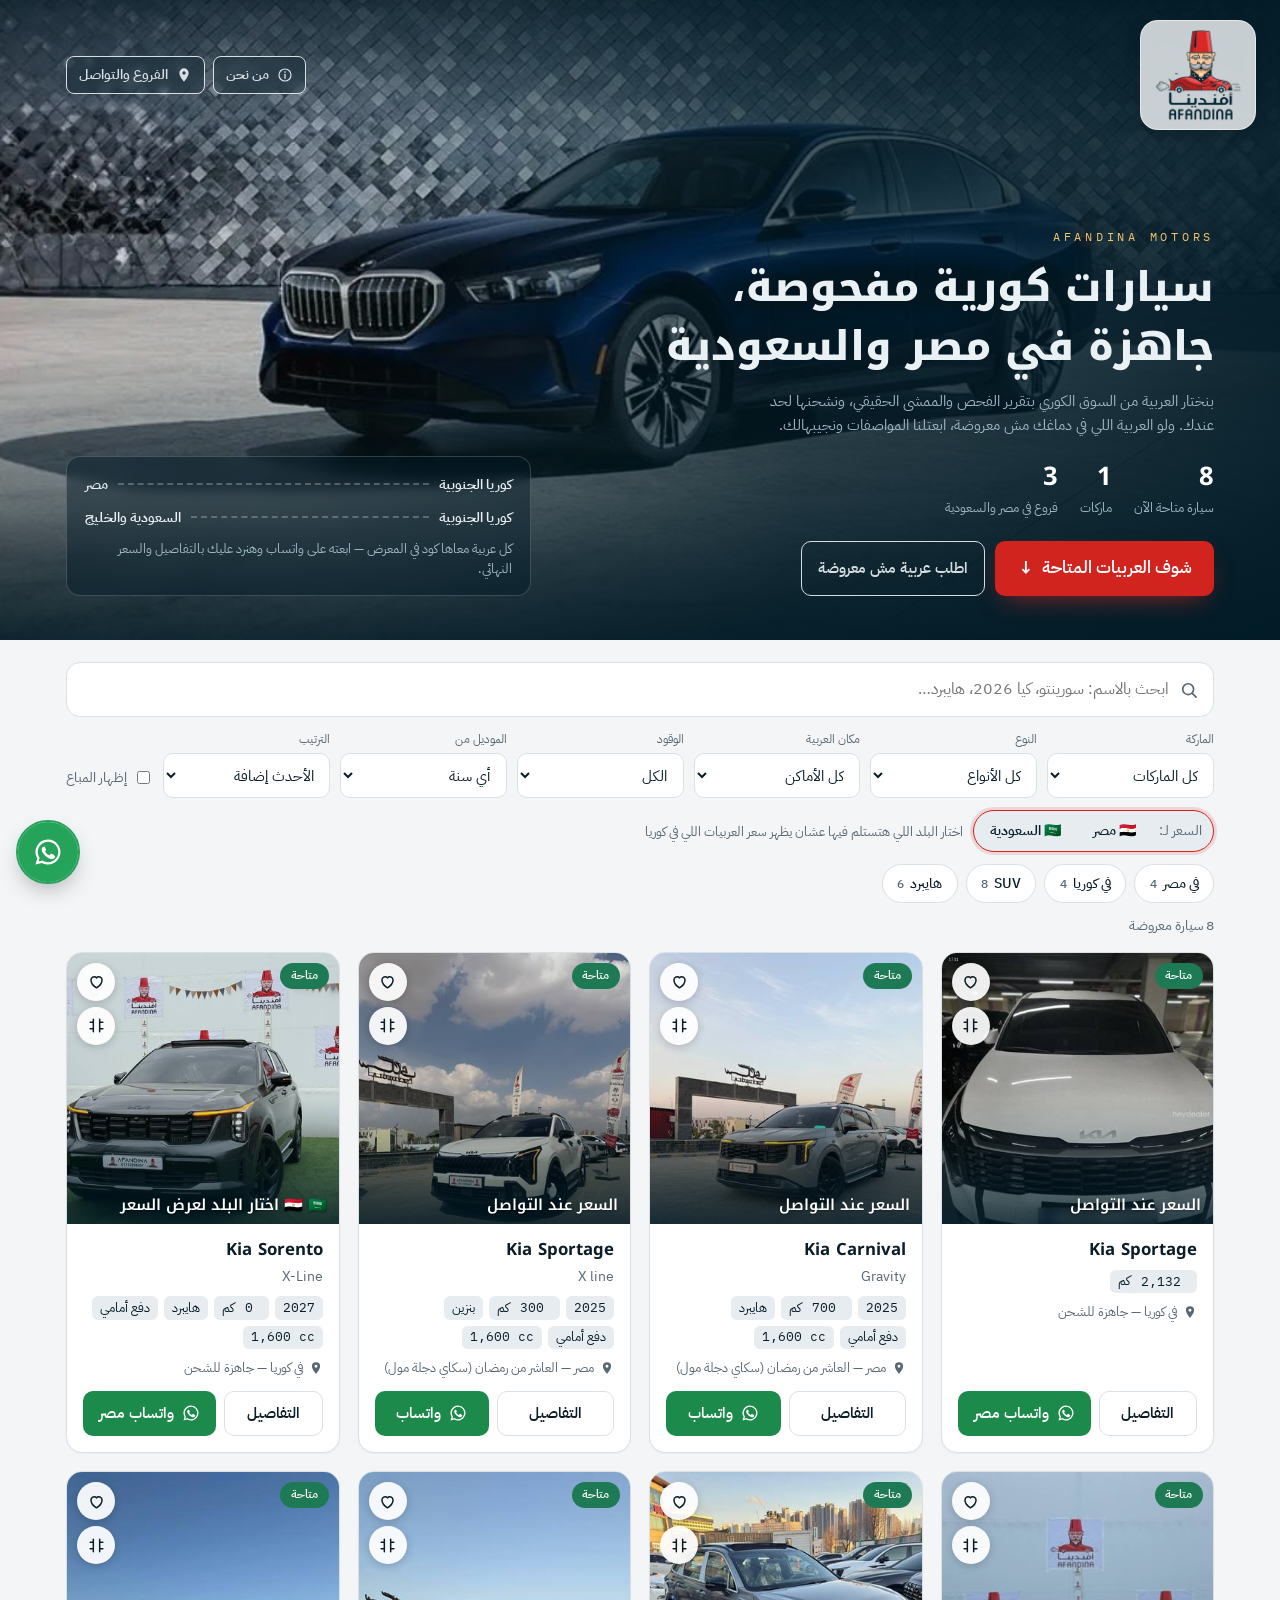
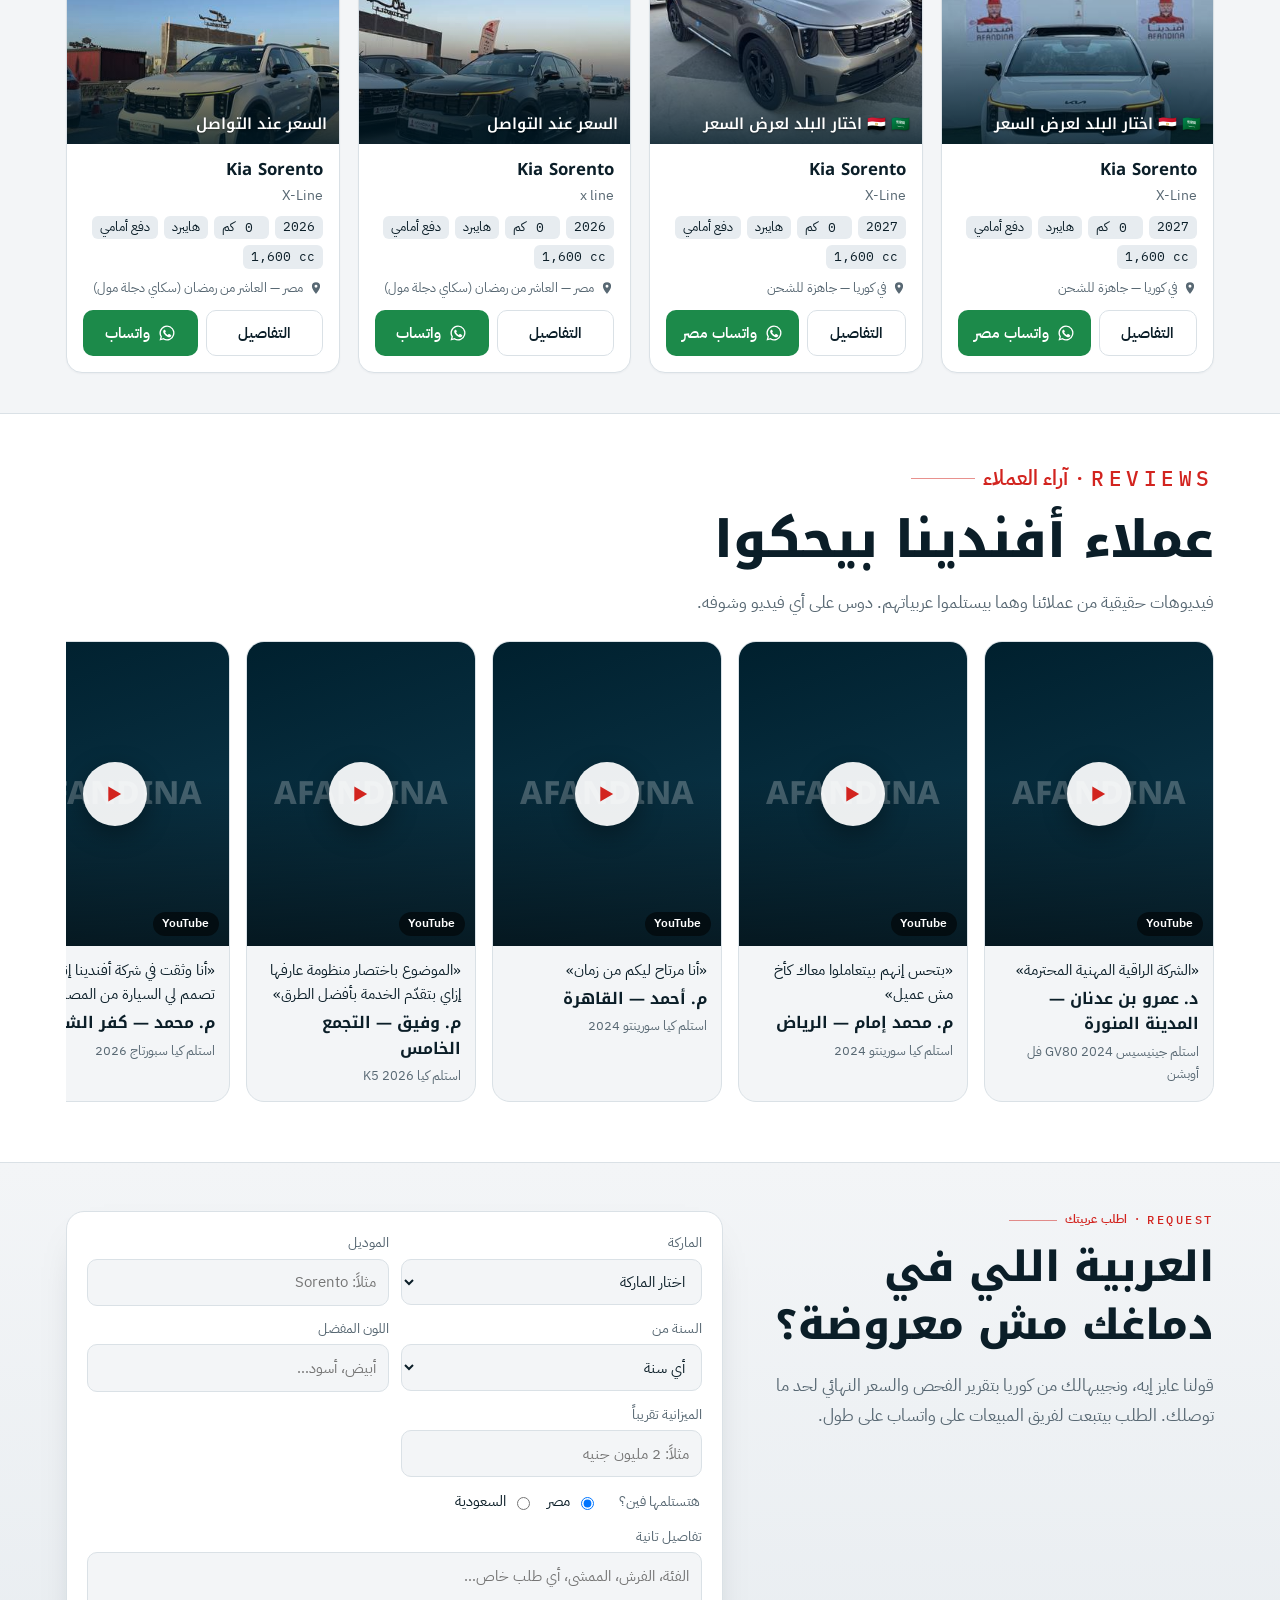
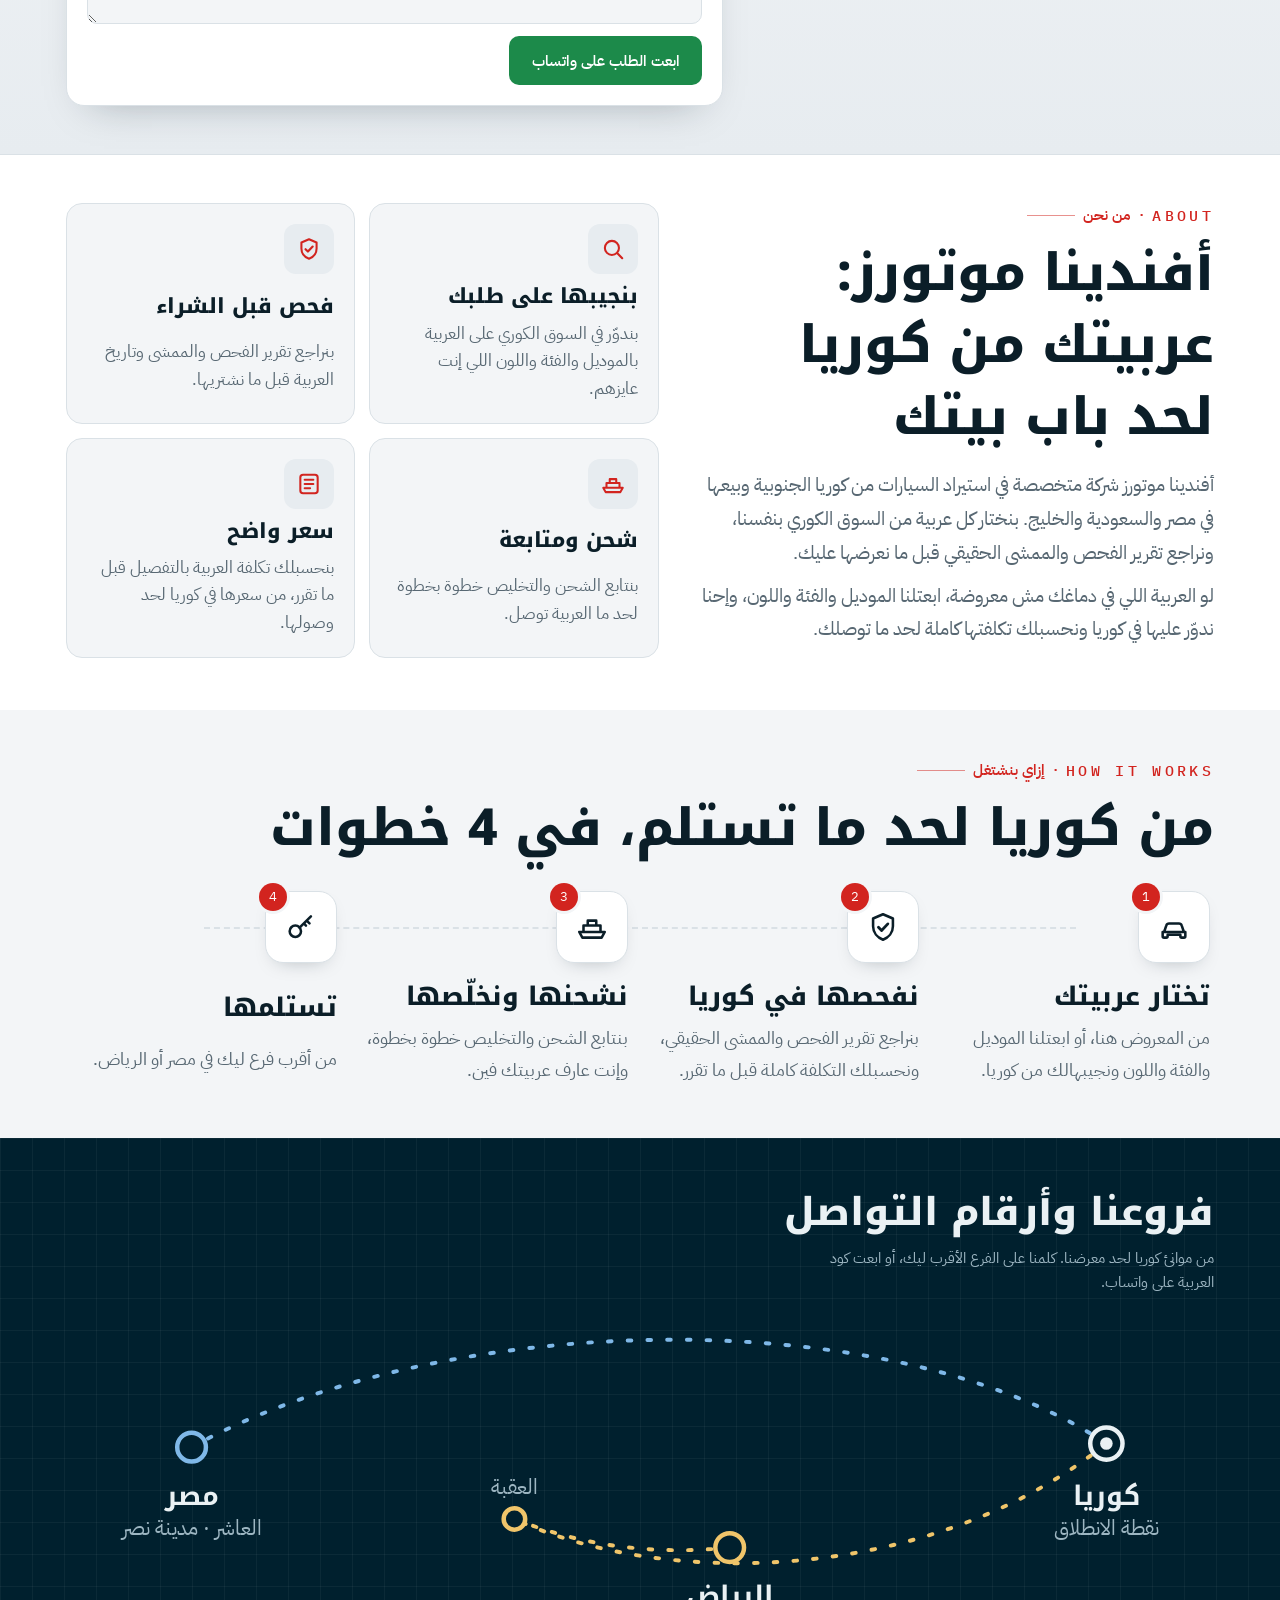
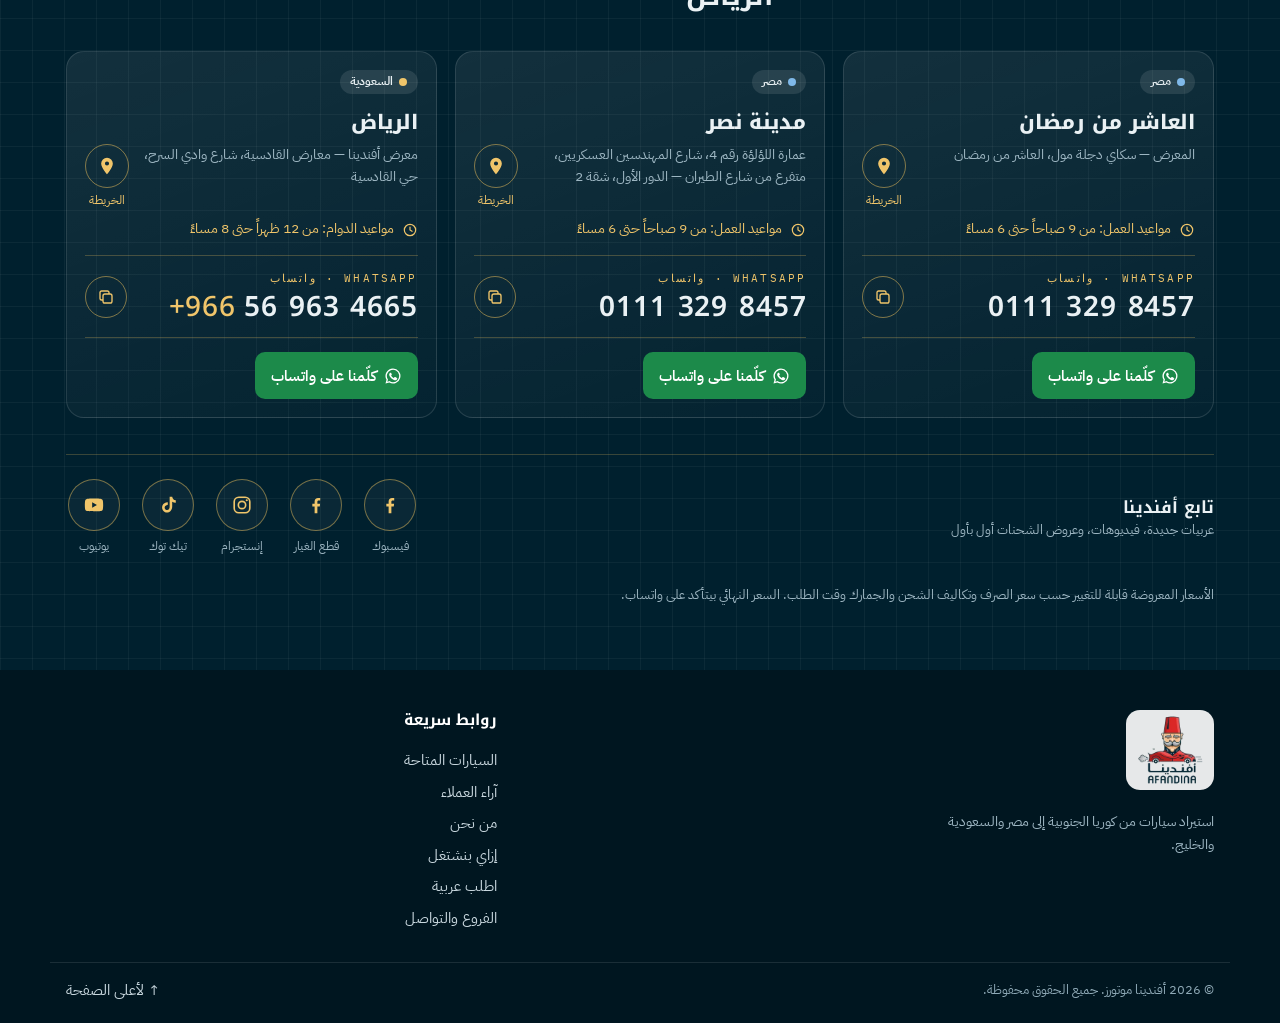
==== commit 719f88a5: "Add white Kia Sportage (Korea) Co-Authored-By: Claude Opus 5.5 <noreply@anthropic.com> Claude-Sessio" ====
--- a/index.html
+++ b/index.html
@@ -1,4 +1,4 @@
-<!doctype html><html lang="ar" dir="rtl"><head><meta charset="utf-8"><meta name="viewport" content="width=device-width,initial-scale=1,viewport-fit=cover"><meta name="description" content="معرض أفندينا موتورز: سيارات كورية مفحوصة متاحة في مصر والسعودية — كيا، هيونداي، جينيسيس وغيرها. تواصل على واتساب."><meta property="og:title" content="أفندينا موتورز — معرض السيارات"><meta property="og:description" content="معرض أفندينا موتورز: سيارات كورية مفحوصة متاحة في مصر والسعودية — كيا، هيونداي، جينيسيس وغيرها. تواصل على واتساب."><meta property="og:image" content="https://afandinacars.com/assets/og-cover.jpg"><meta property="og:image:width" content="1200"><meta property="og:image:height" content="630"><meta property="og:type" content="website"><meta property="og:url" content="https://afandinacars.com/"><meta name="twitter:card" content="summary_large_image"><meta name="twitter:image" content="https://afandinacars.com/assets/og-cover.jpg"><meta name="theme-color" content="#002838"><link rel="apple-touch-icon" href="assets/apple-touch-icon.png"><link rel="manifest" href="manifest.webmanifest"><meta name="apple-mobile-web-app-capable" content="yes"><meta name="mobile-web-app-capable" content="yes"><meta name="apple-mobile-web-app-title" content="أفندينا"><base href="/"><title>أفندينا موتورز | سيارات كورية مفحوصة في مصر والسعودية</title><link rel="canonical" href="https://afandinacars.com/"><meta name="google-site-verification" content="xJOs4wAqrjDSPvfuxRlrdN_bTEex_lm_G-FJCN1y9n0"><meta name="google-site-verification" content="nUfveMpW1XCtvaza4jiRvvQbSfW8YXLcH7AOXUxS6VM"><link rel="icon" href="assets/logo.png"><link rel="preconnect" href="https://fonts.googleapis.com"><link rel="preconnect" href="https://fonts.gstatic.com" crossorigin><link rel="preload" as="image" href="assets/hero-bmw.webp" fetchpriority="high"><link rel="preload" as="image" href="assets/logo-t.webp"><link rel="stylesheet" href="https://fonts.googleapis.com/css2?family=Noto+Kufi+Arabic:wght@500;700;800&family=IBM+Plex+Sans+Arabic:wght@400;500;600&family=IBM+Plex+Mono:wght@500&display=swap"><style>:root{color-scheme:light;padding-top:env(safe-area-inset-top,0px);padding-bottom:env(safe-area-inset-bottom,0px)}body{margin:0;font:14px/1.5 system-ui,-apple-system,sans-serif}img{max-width:100%}[hidden]{display:none!important}</style><script defer src="https://static.cloudflareinsights.com/beacon.min.js" data-cf-beacon='{"token": "a8d65ec403f14ea3a96d7f4250d69be2"}'></script><script type="application/ld+json">{"@context": "https://schema.org", "@graph": [{"@type": "AutoDealer", "name": "أفندينا موتورز — AFANDINA MOTORS", "url": "https://afandinacars.com/", "logo": "https://afandinacars.com/assets/logo.png", "image": "https://afandinacars.com/assets/og-cover.jpg", "telephone": ["+201113298457", "+966569634665"], "address": [{"@type": "PostalAddress", "streetAddress": "سكاي دجلة مول", "addressLocality": "العاشر من رمضان", "addressCountry": "EG"}, {"@type": "PostalAddress", "streetAddress": "عمارة اللؤلؤة رقم 4، شارع المهندسين العسكريين، متفرع من شارع الطيران", "addressLocality": "مدينة نصر، القاهرة", "addressCountry": "EG"}, {"@type": "PostalAddress", "streetAddress": "معارض القادسية، شارع وادي السرح", "addressLocality": "الرياض", "addressCountry": "SA"}], "sameAs": ["https://www.facebook.com/share/1DxkQSqzT5/", "https://www.instagram.com/afandina.motors", "https://www.tiktok.com/@afandinamotors2024", "https://youtube.com/@afandinamotors"]}, {"@type": "ItemList", "name": "السيارات المتاحة", "itemListElement": [{"@type": "ListItem", "position": 1, "item": {"@type": "Car", "name": "Kia Sorento X-Line 2026", "brand": {"@type": "Brand", "name": "Kia"}, "model": "Sorento", "image": "https://afandinacars.com/assets/cars/19da50f18d264801ad50d835901597af.jpg", "url": "https://afandinacars.com/car/sorento-2026-white/", "offers": {"@type": "Offer", "availability": "https://schema.org/InStock", "url": "https://afandinacars.com/car/sorento-2026-white/"}, "vehicleModelDate": "2026", "color": "أبيض", "mileageFromOdometer": {"@type": "QuantitativeValue", "value": 0, "unitCode": "KMT"}}}, {"@type": "ListItem", "position": 2, "item": {"@type": "Car", "name": "Kia Sorento x line 2026", "brand": {"@type": "Brand", "name": "Kia"}, "model": "Sorento", "image": "https://afandinacars.com/assets/cars/43ab95d44a27b2aa62948ddee682f586.jpg", "url": "https://afandinacars.com/car/sorento-2026-green/", "offers": {"@type": "Offer", "availability": "https://schema.org/InStock", "url": "https://afandinacars.com/car/sorento-2026-green/"}, "vehicleModelDate": "2026", "color": "أخضر زيتي", "mileageFromOdometer": {"@type": "QuantitativeValue", "value": 0, "unitCode": "KMT"}}}, {"@type": "ListItem", "position": 3, "item": {"@type": "Car", "name": "Kia Sorento X-Line 2027", "brand": {"@type": "Brand", "name": "Kia"}, "model": "Sorento", "image": "https://afandinacars.com/assets/cars/a86e667fb2fdc34e46c632fde44c3a81.jpg", "url": "https://afandinacars.com/car/sorento-2026-gray/", "offers": {"@type": "Offer", "availability": "https://schema.org/InStock", "url": "https://afandinacars.com/car/sorento-2026-gray/", "price": 49257, "priceCurrency": "USD"}, "vehicleModelDate": "2027", "color": "عسلي (بركاني )", "mileageFromOdometer": {"@type": "QuantitativeValue", "value": 0, "unitCode": "KMT"}}}, {"@type": "ListItem", "position": 4, "item": {"@type": "Car", "name": "Kia Sorento X-Line 2027", "brand": {"@type": "Brand", "name": "Kia"}, "model": "Sorento", "image": "https://afandinacars.com/assets/cars/6d159d51b17b4562d4817f9e1289bab8.jpg", "url": "https://afandinacars.com/car/sorento-white-kr/", "offers": {"@type": "Offer", "availability": "https://schema.org/InStock", "url": "https://afandinacars.com/car/sorento-white-kr/", "price": 49257, "priceCurrency": "USD"}, "vehicleModelDate": "2027", "color": "أبيض", "mileageFromOdometer": {"@type": "QuantitativeValue", "value": 0, "unitCode": "KMT"}}}, {"@type": "ListItem", "position": 5, "item": {"@type": "Car", "name": "Kia Sorento X-Line 2027", "brand": {"@type": "Brand", "name": "Kia"}, "model": "Sorento", "image": "https://afandinacars.com/assets/cars/558a85103786271a51598d8d62f4f57d.jpg", "url": "https://afandinacars.com/car/sorento-darkgray-kr/", "offers": {"@type": "Offer", "availability": "https://schema.org/InStock", "url": "https://afandinacars.com/car/sorento-darkgray-kr/", "price": 49257, "priceCurrency": "USD"}, "vehicleModelDate": "2027", "color": "رمادي غامق", "mileageFromOdometer": {"@type": "QuantitativeValue", "value": 0, "unitCode": "KMT"}}}, {"@type": "ListItem", "position": 6, "item": {"@type": "Car", "name": "Kia Sportage X line 2025", "brand": {"@type": "Brand", "name": "Kia"}, "model": "Sportage", "image": "https://afandinacars.com/assets/cars/68e7fed8c5e02b10b0b34c352cf46ee2.jpg", "url": "https://afandinacars.com/car/cmwzigs07/", "offers": {"@type": "Offer", "availability": "https://schema.org/InStock", "url": "https://afandinacars.com/car/cmwzigs07/"}, "vehicleModelDate": "2025", "color": "ابيضّ", "mileageFromOdometer": {"@type": "QuantitativeValue", "value": 300, "unitCode": "KMT"}}}, {"@type": "ListItem", "position": 7, "item": {"@type": "Car", "name": "Kia Carnival Gravity 2025", "brand": {"@type": "Brand", "name": "Kia"}, "model": "Carnival", "image": "https://afandinacars.com/assets/cars/959f0ff72359bf7a8cbfa4af25c9d841.jpg", "url": "https://afandinacars.com/car/cmwzir54k/", "offers": {"@type": "Offer", "availability": "https://schema.org/InStock", "url": "https://afandinacars.com/car/cmwzir54k/"}, "vehicleModelDate": "2025", "color": "أسمنتي", "mileageFromOdometer": {"@type": "QuantitativeValue", "value": 700, "unitCode": "KMT"}}}]}]}</script></head><body><title>معرض أفندينا موتورز</title>
+<!doctype html><html lang="ar" dir="rtl"><head><meta charset="utf-8"><meta name="viewport" content="width=device-width,initial-scale=1,viewport-fit=cover"><meta name="description" content="معرض أفندينا موتورز: سيارات كورية مفحوصة متاحة في مصر والسعودية — كيا، هيونداي، جينيسيس وغيرها. تواصل على واتساب."><meta property="og:title" content="أفندينا موتورز — معرض السيارات"><meta property="og:description" content="معرض أفندينا موتورز: سيارات كورية مفحوصة متاحة في مصر والسعودية — كيا، هيونداي، جينيسيس وغيرها. تواصل على واتساب."><meta property="og:image" content="https://afandinacars.com/assets/og-cover.jpg"><meta property="og:image:width" content="1200"><meta property="og:image:height" content="630"><meta property="og:type" content="website"><meta property="og:url" content="https://afandinacars.com/"><meta name="twitter:card" content="summary_large_image"><meta name="twitter:image" content="https://afandinacars.com/assets/og-cover.jpg"><meta name="theme-color" content="#002838"><link rel="apple-touch-icon" href="assets/apple-touch-icon.png"><link rel="manifest" href="manifest.webmanifest"><meta name="apple-mobile-web-app-capable" content="yes"><meta name="mobile-web-app-capable" content="yes"><meta name="apple-mobile-web-app-title" content="أفندينا"><base href="/"><title>أفندينا موتورز | سيارات كورية مفحوصة في مصر والسعودية</title><link rel="canonical" href="https://afandinacars.com/"><meta name="google-site-verification" content="xJOs4wAqrjDSPvfuxRlrdN_bTEex_lm_G-FJCN1y9n0"><meta name="google-site-verification" content="nUfveMpW1XCtvaza4jiRvvQbSfW8YXLcH7AOXUxS6VM"><link rel="icon" href="assets/logo.png"><link rel="preconnect" href="https://fonts.googleapis.com"><link rel="preconnect" href="https://fonts.gstatic.com" crossorigin><link rel="preload" as="image" href="assets/hero-bmw.webp" fetchpriority="high"><link rel="preload" as="image" href="assets/logo-t.webp"><link rel="stylesheet" href="https://fonts.googleapis.com/css2?family=Noto+Kufi+Arabic:wght@500;700;800&family=IBM+Plex+Sans+Arabic:wght@400;500;600&family=IBM+Plex+Mono:wght@500&display=swap"><style>:root{color-scheme:light;padding-top:env(safe-area-inset-top,0px);padding-bottom:env(safe-area-inset-bottom,0px)}body{margin:0;font:14px/1.5 system-ui,-apple-system,sans-serif}img{max-width:100%}[hidden]{display:none!important}</style><script defer src="https://static.cloudflareinsights.com/beacon.min.js" data-cf-beacon='{"token": "a8d65ec403f14ea3a96d7f4250d69be2"}'></script><script type="application/ld+json">{"@context": "https://schema.org", "@graph": [{"@type": "AutoDealer", "name": "أفندينا موتورز — AFANDINA MOTORS", "url": "https://afandinacars.com/", "logo": "https://afandinacars.com/assets/logo.png", "image": "https://afandinacars.com/assets/og-cover.jpg", "telephone": ["+201113298457", "+966569634665"], "address": [{"@type": "PostalAddress", "streetAddress": "سكاي دجلة مول", "addressLocality": "العاشر من رمضان", "addressCountry": "EG"}, {"@type": "PostalAddress", "streetAddress": "عمارة اللؤلؤة رقم 4، شارع المهندسين العسكريين، متفرع من شارع الطيران", "addressLocality": "مدينة نصر، القاهرة", "addressCountry": "EG"}, {"@type": "PostalAddress", "streetAddress": "معارض القادسية، شارع وادي السرح", "addressLocality": "الرياض", "addressCountry": "SA"}], "sameAs": ["https://www.facebook.com/share/1DxkQSqzT5/", "https://www.instagram.com/afandina.motors", "https://www.tiktok.com/@afandinamotors2024", "https://youtube.com/@afandinamotors"]}, {"@type": "ItemList", "name": "السيارات المتاحة", "itemListElement": [{"@type": "ListItem", "position": 1, "item": {"@type": "Car", "name": "Kia Sorento X-Line 2026", "brand": {"@type": "Brand", "name": "Kia"}, "model": "Sorento", "image": "https://afandinacars.com/assets/cars/19da50f18d264801ad50d835901597af.jpg", "url": "https://afandinacars.com/car/sorento-2026-white/", "offers": {"@type": "Offer", "availability": "https://schema.org/InStock", "url": "https://afandinacars.com/car/sorento-2026-white/"}, "vehicleModelDate": "2026", "color": "أبيض", "mileageFromOdometer": {"@type": "QuantitativeValue", "value": 0, "unitCode": "KMT"}}}, {"@type": "ListItem", "position": 2, "item": {"@type": "Car", "name": "Kia Sorento x line 2026", "brand": {"@type": "Brand", "name": "Kia"}, "model": "Sorento", "image": "https://afandinacars.com/assets/cars/43ab95d44a27b2aa62948ddee682f586.jpg", "url": "https://afandinacars.com/car/sorento-2026-green/", "offers": {"@type": "Offer", "availability": "https://schema.org/InStock", "url": "https://afandinacars.com/car/sorento-2026-green/"}, "vehicleModelDate": "2026", "color": "أخضر زيتي", "mileageFromOdometer": {"@type": "QuantitativeValue", "value": 0, "unitCode": "KMT"}}}, {"@type": "ListItem", "position": 3, "item": {"@type": "Car", "name": "Kia Sorento X-Line 2027", "brand": {"@type": "Brand", "name": "Kia"}, "model": "Sorento", "image": "https://afandinacars.com/assets/cars/a86e667fb2fdc34e46c632fde44c3a81.jpg", "url": "https://afandinacars.com/car/sorento-2026-gray/", "offers": {"@type": "Offer", "availability": "https://schema.org/InStock", "url": "https://afandinacars.com/car/sorento-2026-gray/", "price": 49257, "priceCurrency": "USD"}, "vehicleModelDate": "2027", "color": "عسلي (بركاني )", "mileageFromOdometer": {"@type": "QuantitativeValue", "value": 0, "unitCode": "KMT"}}}, {"@type": "ListItem", "position": 4, "item": {"@type": "Car", "name": "Kia Sorento X-Line 2027", "brand": {"@type": "Brand", "name": "Kia"}, "model": "Sorento", "image": "https://afandinacars.com/assets/cars/6d159d51b17b4562d4817f9e1289bab8.jpg", "url": "https://afandinacars.com/car/sorento-white-kr/", "offers": {"@type": "Offer", "availability": "https://schema.org/InStock", "url": "https://afandinacars.com/car/sorento-white-kr/", "price": 49257, "priceCurrency": "USD"}, "vehicleModelDate": "2027", "color": "أبيض", "mileageFromOdometer": {"@type": "QuantitativeValue", "value": 0, "unitCode": "KMT"}}}, {"@type": "ListItem", "position": 5, "item": {"@type": "Car", "name": "Kia Sorento X-Line 2027", "brand": {"@type": "Brand", "name": "Kia"}, "model": "Sorento", "image": "https://afandinacars.com/assets/cars/558a85103786271a51598d8d62f4f57d.jpg", "url": "https://afandinacars.com/car/sorento-darkgray-kr/", "offers": {"@type": "Offer", "availability": "https://schema.org/InStock", "url": "https://afandinacars.com/car/sorento-darkgray-kr/", "price": 49257, "priceCurrency": "USD"}, "vehicleModelDate": "2027", "color": "رمادي غامق", "mileageFromOdometer": {"@type": "QuantitativeValue", "value": 0, "unitCode": "KMT"}}}, {"@type": "ListItem", "position": 6, "item": {"@type": "Car", "name": "Kia Sportage X line 2025", "brand": {"@type": "Brand", "name": "Kia"}, "model": "Sportage", "image": "https://afandinacars.com/assets/cars/68e7fed8c5e02b10b0b34c352cf46ee2.jpg", "url": "https://afandinacars.com/car/cmwzigs07/", "offers": {"@type": "Offer", "availability": "https://schema.org/InStock", "url": "https://afandinacars.com/car/cmwzigs07/"}, "vehicleModelDate": "2025", "color": "ابيضّ", "mileageFromOdometer": {"@type": "QuantitativeValue", "value": 300, "unitCode": "KMT"}}}, {"@type": "ListItem", "position": 7, "item": {"@type": "Car", "name": "Kia Carnival Gravity 2025", "brand": {"@type": "Brand", "name": "Kia"}, "model": "Carnival", "image": "https://afandinacars.com/assets/cars/959f0ff72359bf7a8cbfa4af25c9d841.jpg", "url": "https://afandinacars.com/car/cmwzir54k/", "offers": {"@type": "Offer", "availability": "https://schema.org/InStock", "url": "https://afandinacars.com/car/cmwzir54k/"}, "vehicleModelDate": "2025", "color": "أسمنتي", "mileageFromOdometer": {"@type": "QuantitativeValue", "value": 700, "unitCode": "KMT"}}}, {"@type": "ListItem", "position": 8, "item": {"@type": "Car", "name": "Kia Sportage", "brand": {"@type": "Brand", "name": "Kia"}, "model": "Sportage", "image": "https://afandinacars.com/assets/cars/22b5851de670694fd4d35c2cf19e1611.jpg", "url": "https://afandinacars.com/car/sportage-white-kr/", "offers": {"@type": "Offer", "availability": "https://schema.org/InStock", "url": "https://afandinacars.com/car/sportage-white-kr/"}, "color": "أبيض", "mileageFromOdometer": {"@type": "QuantitativeValue", "value": 2132, "unitCode": "KMT"}}}]}]}</script></head><body><title>معرض أفندينا موتورز</title>
 <meta name="claude:viewport-fit-sides" content="cover">
 
 <style id="page-style">
@@ -863,7 +863,7 @@
     <div class="dlg-body" id="mBody"></div>
   </dialog>
 </template>
-<script type="application/json" id="inventory">{"cars":[{"id":"sorento-2026-white","brand":"Kia","model":"Sorento","trim":"X-Line","year":2026,"km":0,"body":"suv","cc":1600,"hp":235,"fuel":"hybrid","trans":"6 سرعات اتوماتيك عادي","drive":"fwd","seats":7,"color":"أبيض","interior":"بني (كاميل)","inspection":"زيرو","branch":"eg-10r","status":"available","price":null,"currency":"EGP","note":"متاحة في معرض العاشر من رمضان (سكاي دجلة مول).\nمن الكماليات:\nsorento 2026 x line \n سقف بانوراما، نظام صوت KRELL، فرش جلد بني، كراسي كهربا، مرآة داخلية رقمية، ستائر شمس للأبواب الخلفية.","photos":[{"id":"19da50f18d264801ad50d835901597af","t":"8bda9a3cb3f14383ca7bf97d593104a9"},{"id":"bd781a83b6c520106a20424444410360","t":"4022526edcb5d9b8a8e27a04df5efa82"},{"id":"4ab4bd39d812f7a5aefc55ed2284dbc3","t":"a9c3b75fcfed76462437f89c9b3defb4"},{"id":"eca45726c385d3aa11df32fff9e9bad4","t":"547716cc34dd8b7dabc211e676da5f45"},{"id":"6c90938c17bcc32f91354805bc3a1658","t":"63288d042c72023666791469cd5c76e0"},{"id":"e00ef68850417dc829a5e86c152dbbd7","t":"cd3f347555986f1f9a504638ca0ba636"},{"id":"04026d96f1ed17ab4564c78dca68f8cc","t":"a1a3c783730215d336d9f8c3a9e2fd80"},{"id":"9a3e6c537478fc6db459b5b9815d3b23","t":"733c426de7b95fde56195211902ba2f7"},{"id":"4dac11f22e7ad164ef1140afc6cc39a7","t":"f7ac90235611870c60451c55540ea1dc"},{"id":"bf1ea337cbd0aacb2eadcb0e80e9b332","t":"a104c078c34af16d09dbc36a3ebc497b"},{"id":"1c11cbad9ff2338d2cd276b4117fe49f","t":"ab951c7f2eff8f9c62d63874cb3b1e9d"},{"id":"d1acf962fad575d6654451af18c972db","t":"c47825fbf8f03dd7fda72971f744b9ce"},{"id":"9a0cdc64a2d008bb5e0301e4bdfb303c","t":"531f8bbafe288d2847aeaf4f903e063f"}],"added":6,"sample":false,"addedAt":"2026-11-26"},{"id":"sorento-2026-green","brand":"Kia","model":"Sorento","trim":"x line","year":2026,"km":0,"body":"suv","cc":1600,"hp":235,"fuel":"hybrid","trans":"6 سرعات اتوماتيك عادي","drive":"fwd","seats":7,"color":"أخضر زيتي","interior":"بني (كاميل)","inspection":"زيرو","branch":"eg-10r","status":"available","price":null,"currency":"EGP","note":"متاحة في معرض العاشر من رمضان (سكاي دجلة مول).\nمن الكماليات:\nsorento 2026 x line \n سقف بانوراما، نظام صوت KRELL، فرش جلد بني، كراسي كهربا، مرآة داخلية رقمية، كاميرات 360، ستائر شمس للأبواب الخلفية.","photos":[{"id":"43ab95d44a27b2aa62948ddee682f586","t":"8c3022111807f1dc4c4c7ed20efb70a6"},{"id":"0aaef93264c398697526783381b3a6cd","t":"fecd2752dbb50686f44e654bbcdb900a"},{"id":"3b6bdda81fc632f7f0907ad8fbe4f626","t":"9772373f0d47af949edbeb78b187819a"},{"id":"4866fb884111f42f9c29c7d861e7846a","t":"dcece3feff65d9f3cd8e6848f90fd07b"},{"id":"f56c2d4661faee4006a6db72feac4523","t":"896d72e0ebb58074ac53c572273da8f6"},{"id":"f93dc6342b482f538e815741ba7911a4","t":"6afa0d790aebcb2655f809a569b7a3af"},{"id":"d22748db71db97d556792074ff137671","t":"6ecd58f239ab9693bbc9ffdbf0c0f961"},{"id":"730b92ce46c4b7d13092009b5ff82cb2","t":"b30196e9608fbaba8caafefd9b73e574"},{"id":"d711773c8213b4c2767aaf21b037611b","t":"f9ac1761d4a41fc93bdc59c97e3e2136"},{"id":"5990f2741a6e65a27c4df7dac93fab32","t":"83d9038c8da61c8f8f4f8dc38f929dcd"},{"id":"3588814c7c28ea8f6bc8b3eb4ffbca93","t":"efee15a43e164671ddc9d78aa4550f2d"}],"added":7,"sample":false,"addedAt":"2026-11-26"},{"id":"sorento-2026-gray","brand":"Kia","model":"Sorento","trim":"X-Line","year":2027,"km":0,"body":"suv","cc":1600,"hp":235,"fuel":"hybrid","trans":"6 سرعات اتوماتيك عادي","drive":"fwd","seats":7,"color":"عسلي (بركاني )","interior":"بني (كاميل)","inspection":"","branch":"kr","status":"available","price":49257,"currency":"USD","note":"العربية في كوريا وجاهزة للشحن لمصر أو السعودية.\n\nSORENTO 2027 X LINE \n الكماليات: سقف بانوراما، فرش جلد بني، شاشتين منحنيتين، شاشة عرض على الزجاج (HUD)، صف تالت (7 ركاب).","photos":[{"id":"a86e667fb2fdc34e46c632fde44c3a81","t":"32fb87f4869fe47ef7ac3c6a41e3a381"},{"id":"9aca2f90ad04a27f35ca40a603ba41f0","t":"e2d2d86b78c4584f304621064a4209ef"},{"id":"91438884c2889c0ce544e17de9f73b71","t":"5e985dd15c53e464975ec27be749918a"},{"id":"c8161944109e314e990411181382bdf6","t":"bb17dce991a67a0b4e634c4499c20da4"},{"id":"4b48b09fa577697e55c0470f2b360742","t":"730b98d19733da38442a898c67ba6acd"},{"id":"3647b690c1456adef0c747eb6f541054","t":"34cc555d21750367375bf9186027fd7f"},{"id":"84c044e781dec12e19aad0eaaaede2e7","t":"199b28bb9a527ce0ec60aa67fae49236"},{"id":"e06482425afb95ff50fd22cbb69a7452","t":"ec5ffa36703f1c22763e95b4d703803b"},{"id":"394d9fcbea8f21b05cc1e2660db5a66a","t":"3f6c6b1c0e75e916f855031bd5e53bbf"},{"id":"63a2b91f5e5140f7e9eef13d9ced2759","t":"9b8326f2df48a5587655b11df7c17afb"}],"added":8,"sample":false,"addedAt":"2026-11-27","video":"https://youtu.be/E3MGYYoGwWs?si=Mim_baWidiahU3V1","report":[],"prices":{"eg":{"price":49257,"currency":"USD","note":""},"sa":{"price":222517,"currency":"SAR","note":"شامل التوصيل للرياض"}}},{"id":"sorento-white-kr","brand":"Kia","model":"Sorento","trim":"X-Line","year":2027,"km":0,"body":"suv","cc":1600,"hp":235,"fuel":"hybrid","trans":"6 سرعات اتوماتيك عادي","drive":"fwd","seats":7,"color":"أبيض","interior":"بني (كاميل)","inspection":"","branch":"kr","status":"available","price":49257,"currency":"USD","note":"العربية في كوريا وجاهزة للشحن لمصر أو السعودية.\n\nSORENTO 2027 X LINE\n\nالكماليات: سقف بانوراما، فرش جلد بني، نظام صوت KRELL، كاميرا 360، مفتاح رقمي (Digital Key 2)، صف تالت (7 ركاب).","photos":[{"id":"6d159d51b17b4562d4817f9e1289bab8","t":"dc1003b3a77be6936906c7c309214976"},{"id":"def9ac25a3b4750263ae254fc733a10c","t":"a7daabb0ce839f07631b40bf86fd1a0f"},{"id":"83e868c95d239480c56e7b974da0091c","t":"fcfdf123093620cee306b772ce654985"},{"id":"0381ef1090ed187a5f4fd29246d39088","t":"e86dc8feef671353c79e6df883211eb3"},{"id":"2b25f35e90a8cc4fbee5206b57f9fb0f","t":"50f6e969871ea279bbd719f55d9b95fd"},{"id":"2acad13de4fb3669e8fcf155702e6f3a","t":"5fc23860b58e12e6f3fdd98384151d49"},{"id":"253602575a118754c550a945fe8b180e","t":"14d85729207ce3a2bf1bb6babba31dab"},{"id":"25e63f51b17465ed757527a88ca7eec1","t":"44808cf92093a27d36f93b95711891ff"},{"id":"7fa8e7073a3afcc24f854284a3264705","t":"ba72f199e6f15e3773efb67ab8dca002"},{"id":"1639eb5c8ebe37416cad07d671760364","t":"ab40646c8c9e33b6e50ef9f4ab6c0b37"},{"id":"7a2527cfcfb6dae96458b937c1296bf2","t":"d18f1e006069a48dbdb2973b2b872a2d"}],"added":9,"sample":false,"addedAt":"2026-11-27","video":"https://www.facebook.com/share/r/1JNY3FPqJN/","report":[],"prices":{"eg":{"price":49257,"currency":"USD","note":""},"sa":{"price":222517,"currency":"SAR","note":"شامل التوصيل للرياض"}}},{"id":"sorento-darkgray-kr","brand":"Kia","model":"Sorento","trim":"X-Line","year":2027,"km":0,"body":"suv","cc":1600,"hp":235,"fuel":"hybrid","trans":"6 سرعات اتوماتيك عادي","drive":"fwd","seats":7,"color":"رمادي غامق","interior":"بني (كاميل)","inspection":"","branch":"kr","status":"available","price":49257,"currency":"USD","note":"العربية في كوريا وجاهزة للشحن لمصر أو السعودية.\n\nSORENTO 2027 X LINE \n\nالكماليات: سقف بانوراما، فرش جلد بني، نظام صوت KRELL، كاميرا 360، شاشتين منحنيتين، عتب جانبي ، صف تالت (7 ركاب).","photos":[{"id":"558a85103786271a51598d8d62f4f57d","t":"9156f8671477862038ae0400b72e12b1"},{"id":"49d764de2ad5d3e17eef50885df12e25","t":"780f548f8735d3b1fb0f12286a6b340b"},{"id":"b0e212de7fcd4a36699bab77f370bd59","t":"5bc80361ea96ff30f6e9218e2f651eb7"},{"id":"c32ebb3f24e12e30da758296f2a0a775","t":"2825ea57e55a8c172c066effc4ce989e"},{"id":"f01e5969ad63696bfa14947c51309943","t":"86c54995a956f13198461f81601c9f7b"},{"id":"42427296eec060023c5b101bec444d2b","t":"dad03ffac709b0e218ab54301cf166fb"},{"id":"e3877417ee99e4ca4be9f6868f08b18e","t":"cc20f4e7b641c2a32e949ad6b1338cd7"},{"id":"199fd28658882a1518031b90f25fb40a","t":"68eba6f597fcd637e8f77d3828a24fcc"},{"id":"5d20d2d93fd508d0948d79e09186f6cc","t":"8e52488db928c02266ede31eef214c50"},{"id":"9c58176eeebdc9a37ed39d1d73b79125","t":"b299827f9cda9c9500cc9ce43cbd8f46"},{"id":"80f6a747d5e30b772f0d2fa3b41c71c4","t":"de4ab3be0f3d74703523b44a268ea2e0"}],"added":10,"sample":false,"addedAt":"2026-11-27","video":"","report":[],"prices":{"eg":{"price":49257,"currency":"USD","note":""},"sa":{"price":222517,"currency":"SAR","note":"شامل التوصيل للرياض"}}},{"id":"cmwzigs07","brand":"Kia","model":"Sportage","trim":"X line","year":2025,"km":300,"body":"suv","cc":1600,"hp":180,"fuel":"petrol","trans":"8 سرعات آيسين ياباني تبريد زيت","drive":"fwd","seats":5,"color":"ابيضّ","interior":"جملي","inspection":"زيرو","branch":"eg-10r","status":"available","price":null,"currency":"EGP","note":"🔥 KIA SPORTAGE 2025 X-LINE | Korean Version 🇰🇷\n\nالشكل الجديد Facelift – أعلى فئة بتصميم رياضي يجمع بين الفخامة والقوة والتكنولوجيا الحديثة.\n\n⚙️ المواصفات الميكانيكية:\n\n- محرك 1600 CC Turbo GDI\n- قوة 180 حصان\n- عزم دوران 265 نيوتن متر\n- 4 سلندرات\n- ناقل حركة أوتوماتيك 8 سرعات AT\n- قاعدة عجلات 2755 مم\n- طول السيارة 4685 مم\n\n💎 التجهيزات الداخلية والخارجية:\n\n- تصميم رياضي خاص بفئة X-Line\n- جنوط رياضية سوداء 19 بوصة\n- شاشتان منحنيتان 12.3 بوصة لكل شاشة\n- إضاءة خارجية Full LED\n- مقاعد كهربائية\n- تبريد وتدفئة المقاعد الأمامية\n- تدفئة المقاعد الخلفية\n- ذاكرة مقعد السائق\n- إضاءة داخلية Ambient Light\n- عرض البيانات على الزجاج الأمامي HUD\n- تشغيل السيارة بالبصمة\n- تشغيل عن بُعد\n- شحن لاسلكي للهاتف\n- شنطة خلفية كهربائية\n- سقف داخلي شامواه أسود\n\n🛡️ أنظمة الأمان والقيادة:\n\n- مثبت سرعة تكيفي Smart Cruise Control\n- نظام الحفاظ على المسار\n- نظام تفادي التصادم الأمامي\n- 8 وسائد هوائية\n- حساسات أمامية وخلفية\n- Auto Hold\n- فرامل يد إلكترونية\n\n✨ تجهيزات إضافية حسب الأوبشن:\n\n- فتحة سقف بانوراما\n- كاميرات 360 درجة\n- نظام مراقبة النقاط العمياء\n- نظام صوت Harman Kardon\n- ركن ذكي عن بُعد\n\nالسبورتاج الكوري.. أداء أقوى، مساحة أكبر، وتكنولوجيا تليق بيك.","video":"https://www.facebook.com/share/v/1KXsRNEZRe/?mibextid=wwXIfr","photos":[{"id":"68e7fed8c5e02b10b0b34c352cf46ee2","t":"7eeb75c17ebd0ecefdd4f260ca3caa4a"},{"id":"4b55ef2d0766140641360c8d926ca1d6","t":"a403297dccdf33c72a1fef9cb12e0b06"},{"id":"80143394cec22e7f740447b83c2680f1","t":"c77d17f4ca7c60220de753c1fae51f06"},{"id":"3b99c081b439f8c55fff9f9a2cb2f4ab","t":"86196acbe581765540e59673367137df"},{"id":"319bcee1dfd1a58cb4aa959c41243b89","t":"2c85ee26c136af551f41ec7327670636"},{"id":"95899efb082693e4f55dee052d5dcb4b","t":"696c1e725d88ec606c29d1c125251cdc"},{"id":"55d506f0632bb7207c34d01e7a915c3a","t":"a2827d2f419ad87b7176e8c55041b8f6"},{"id":"9635dbf71dd2c177fc10d4d99bfeae69","t":"9fb057b7b10f47364413d13b71a2d13c"},{"id":"b600b719094e76f6e09160969fc5b0d3","t":"b60dd13f35826e9748e3b09341dece4a"},{"id":"c7c2e496fb76e7149dc97395a14bf0d6","t":"58ca5a061be3696512d4a64ea28a6ea6"},{"id":"e468fb06505a84cfce0db57e4868a144","t":"cd5271eac66f2189d2b28f7590a68c8e"},{"id":"f04548ec6a87f43e93395807ea84af60","t":"6c1b20f1e59bedd47c84a277aaa37d0c"},{"id":"72b503af732bbe09b7ed441a8c58a2be","t":"d159955793150708698b704e49b62eba"}],"report":[],"added":11,"addedAt":"2026-11-27"},{"id":"cmwzir54k","brand":"Kia","model":"Carnival","trim":"Gravity","year":2025,"km":700,"body":"suv","cc":1600,"hp":235,"fuel":"hybrid","trans":"6سرعات اتوماتيك عادي","drive":"fwd","seats":9,"color":"أسمنتي","interior":"أوف وايت","inspection":"زيرو","branch":"eg-10r","status":"available","price":null,"currency":"EGP","note":"جنوط رياضية سوداء 19 بوصة • شبكة أمامية بتصميم Gravity • إضاءة أمامية وخلفية Full LED • فتحتا سقف كهربائيتان • أبواب جانبية كهربائية • شنطة خلفية كهربائية ذكية • مرايات كهربائية قابلة للطي • بصمة دخول وتشغيل\n💎 المواصفات الداخلية: • فرش جلد Nappa فاخر • شاشة عدادات ديجيتال 12.3 بوصة • شاشة ترفيه وملاحة 12.3 بوصة • إضاءة داخلية Ambient Light • مقاعد أمامية كهربائية • ذاكرة لمقعد السائق • تدفئة وتبريد المقاعد الأمامية والخلفية بالصف الثاني • مقاعد استرخاء بمسند قدم كهربائي لنسخة 7 مقاعد • مساج لمقعد السائق • تدفئة عجلة القيادة • تكييف أوتوماتيك ثلاثي المناطق • نظام صوتي KRELL • شاحن لاسلكي • Head Up Display • مرآة داخلية ديجيتال • مفتاح رقمي Digital Key 2 • تشغيل السيارة عن بُعد • ناقل حركة إلكتروني دوار • ستائر جانبية خلفية • مخرج كهرباء 220 فولت\n🛡️ أنظمة الأمان والقيادة الذكية: • كاميرات محيطية 360 درجة • مثبت سرعة راداري ذكي • نظام المحافظة على المسار • نظام التمركز داخل المسار • نظام مراقبة النقاط العمياء • عرض النقاط العمياء بشاشة العدادات • نظام الفرملة التلقائية • مساعد القيادة على الطرق السريعة • نظام الركن الذكي عن بُعد • حساسات ركن أمامية وخلفية • نظام مراقبة ضغط الإطارات • فرامل يد كهربائية • Auto Hold • 8 وسائد هوائية\n📏 أبعاد السيارة: • الطول: 5155 مم • العرض: 1995 مم • الارتفاع: 1785 مم • قاعدة العجلات: 3090 مم","video":"","photos":[{"id":"959f0ff72359bf7a8cbfa4af25c9d841","t":"ca09a8319974afd3444305c0506b4cab"},{"id":"1e7bca709279e5374ebce15fff2f3666","t":"46e76ba34b5fc9f33057d6f2ecdedbe3"},{"id":"91d5afef3d9e3481cb1806d409d8dd10","t":"808233334640eaa8061e208c107d7657"},{"id":"1c89f8ddac0abef5d6a2f017c9dd9679","t":"03e12b016db42f190ed25b02f3782522"},{"id":"ed4c8412a1b9fde57d04c29d749ac174","t":"0589929c457fb8c47f456c7551760013"},{"id":"a7a936dd4ba9ab14526efe083e5e3bcb","t":"b22867776fd78c19c30df6a23601d1c0"},{"id":"67288737d6b9c39fd6540c9a63edeb42","t":"17a70f7196d84a9bb5959e70e4068765"},{"id":"75813199e835564cdfe393906845a8cd","t":"1c399b1052f28362dec87ad466b0e1a0"},{"id":"354740db47df115d16bd6f51fec93788","t":"ad035d45741213b64c5f36abc8f78f44"},{"id":"2daee1c0fdba04b05df8faf23b3dcfca","t":"90b3916306fb3bbe26d25219c2d0a58a"},{"id":"3e56939e9551145b5e924902c19d2b60","t":"48898ce156cdf9c9c12808635fdc6bc6"},{"id":"822c1f8ac1545acc1b6d208cb5b5cc1b","t":"7e385e461278d32496469fd045aa36d0"}],"report":[],"added":12,"addedAt":"2026-11-27"}],"pricing":{},"reviews":[{"id":"rmwz70sgd","url":"https://youtu.be/ilre8GhLcEQ?si=8UzHtFGWj9sMQQli","name":"د. عمرو بن عدنان","city":"المدينة المنورة","car":"جينيسيس GV80 2024 فل أوبشن","quote":"الشركة الراقية المهنية المحترمة"},{"id":"rmwz7dsmu","url":"https://youtu.be/SRM9uvauUQI?si=zGuOfpX6dHTfXz8p","name":"م. محمد إمام","city":"الرياض","car":"كيا سورينتو 2024","quote":"بتحس إنهم بيتعاملوا معاك كأخ مش عميل"},{"id":"rmwz6ed1g","url":"https://youtu.be/4Cc39bdre0E?si=UElwtiJdG498LipH","name":"م. أحمد","city":"القاهرة","car":"كيا سورينتو 2024","quote":"أنا مرتاح ليكم من زمان"},{"id":"rmwz6umpz","url":"https://youtu.be/j9EghVLRr9s?si=qlkZfQfvcy2KmIZb","name":"م. وفيق","city":"التجمع الخامس","car":"كيا K5 2026","quote":"الموضوع باختصار منظومة عارفها إزاي بتقدّم الخدمة بأفضل الطرق"},{"id":"rmwz5pk8e","url":"https://youtube.com/shorts/BuVXWx4UbQc?si=QCVZeKMJOSJ7wv6G","name":"م. محمد","city":"كفر الشيخ","car":"كيا سبورتاج 2026","quote":"أنا وثقت في شركة أفندينا إنها تصمم لي السيارة من المصنع"}],"orders":[]}</script>
+<script type="application/json" id="inventory">{"cars":[{"id":"sorento-2026-white","brand":"Kia","model":"Sorento","trim":"X-Line","year":2026,"km":0,"body":"suv","cc":1600,"hp":235,"fuel":"hybrid","trans":"6 سرعات اتوماتيك عادي","drive":"fwd","seats":7,"color":"أبيض","interior":"بني (كاميل)","inspection":"زيرو","branch":"eg-10r","status":"available","price":null,"currency":"EGP","note":"متاحة في معرض العاشر من رمضان (سكاي دجلة مول).\nمن الكماليات:\nsorento 2026 x line \n سقف بانوراما، نظام صوت KRELL، فرش جلد بني، كراسي كهربا، مرآة داخلية رقمية، ستائر شمس للأبواب الخلفية.","photos":[{"id":"19da50f18d264801ad50d835901597af","t":"8bda9a3cb3f14383ca7bf97d593104a9"},{"id":"bd781a83b6c520106a20424444410360","t":"4022526edcb5d9b8a8e27a04df5efa82"},{"id":"4ab4bd39d812f7a5aefc55ed2284dbc3","t":"a9c3b75fcfed76462437f89c9b3defb4"},{"id":"eca45726c385d3aa11df32fff9e9bad4","t":"547716cc34dd8b7dabc211e676da5f45"},{"id":"6c90938c17bcc32f91354805bc3a1658","t":"63288d042c72023666791469cd5c76e0"},{"id":"e00ef68850417dc829a5e86c152dbbd7","t":"cd3f347555986f1f9a504638ca0ba636"},{"id":"04026d96f1ed17ab4564c78dca68f8cc","t":"a1a3c783730215d336d9f8c3a9e2fd80"},{"id":"9a3e6c537478fc6db459b5b9815d3b23","t":"733c426de7b95fde56195211902ba2f7"},{"id":"4dac11f22e7ad164ef1140afc6cc39a7","t":"f7ac90235611870c60451c55540ea1dc"},{"id":"bf1ea337cbd0aacb2eadcb0e80e9b332","t":"a104c078c34af16d09dbc36a3ebc497b"},{"id":"1c11cbad9ff2338d2cd276b4117fe49f","t":"ab951c7f2eff8f9c62d63874cb3b1e9d"},{"id":"d1acf962fad575d6654451af18c972db","t":"c47825fbf8f03dd7fda72971f744b9ce"},{"id":"9a0cdc64a2d008bb5e0301e4bdfb303c","t":"531f8bbafe288d2847aeaf4f903e063f"}],"added":6,"sample":false,"addedAt":"2026-11-26"},{"id":"sorento-2026-green","brand":"Kia","model":"Sorento","trim":"x line","year":2026,"km":0,"body":"suv","cc":1600,"hp":235,"fuel":"hybrid","trans":"6 سرعات اتوماتيك عادي","drive":"fwd","seats":7,"color":"أخضر زيتي","interior":"بني (كاميل)","inspection":"زيرو","branch":"eg-10r","status":"available","price":null,"currency":"EGP","note":"متاحة في معرض العاشر من رمضان (سكاي دجلة مول).\nمن الكماليات:\nsorento 2026 x line \n سقف بانوراما، نظام صوت KRELL، فرش جلد بني، كراسي كهربا، مرآة داخلية رقمية، كاميرات 360، ستائر شمس للأبواب الخلفية.","photos":[{"id":"43ab95d44a27b2aa62948ddee682f586","t":"8c3022111807f1dc4c4c7ed20efb70a6"},{"id":"0aaef93264c398697526783381b3a6cd","t":"fecd2752dbb50686f44e654bbcdb900a"},{"id":"3b6bdda81fc632f7f0907ad8fbe4f626","t":"9772373f0d47af949edbeb78b187819a"},{"id":"4866fb884111f42f9c29c7d861e7846a","t":"dcece3feff65d9f3cd8e6848f90fd07b"},{"id":"f56c2d4661faee4006a6db72feac4523","t":"896d72e0ebb58074ac53c572273da8f6"},{"id":"f93dc6342b482f538e815741ba7911a4","t":"6afa0d790aebcb2655f809a569b7a3af"},{"id":"d22748db71db97d556792074ff137671","t":"6ecd58f239ab9693bbc9ffdbf0c0f961"},{"id":"730b92ce46c4b7d13092009b5ff82cb2","t":"b30196e9608fbaba8caafefd9b73e574"},{"id":"d711773c8213b4c2767aaf21b037611b","t":"f9ac1761d4a41fc93bdc59c97e3e2136"},{"id":"5990f2741a6e65a27c4df7dac93fab32","t":"83d9038c8da61c8f8f4f8dc38f929dcd"},{"id":"3588814c7c28ea8f6bc8b3eb4ffbca93","t":"efee15a43e164671ddc9d78aa4550f2d"}],"added":7,"sample":false,"addedAt":"2026-11-26"},{"id":"sorento-2026-gray","brand":"Kia","model":"Sorento","trim":"X-Line","year":2027,"km":0,"body":"suv","cc":1600,"hp":235,"fuel":"hybrid","trans":"6 سرعات اتوماتيك عادي","drive":"fwd","seats":7,"color":"عسلي (بركاني )","interior":"بني (كاميل)","inspection":"","branch":"kr","status":"available","price":49257,"currency":"USD","note":"العربية في كوريا وجاهزة للشحن لمصر أو السعودية.\n\nSORENTO 2027 X LINE \n الكماليات: سقف بانوراما، فرش جلد بني، شاشتين منحنيتين، شاشة عرض على الزجاج (HUD)، صف تالت (7 ركاب).","photos":[{"id":"a86e667fb2fdc34e46c632fde44c3a81","t":"32fb87f4869fe47ef7ac3c6a41e3a381"},{"id":"9aca2f90ad04a27f35ca40a603ba41f0","t":"e2d2d86b78c4584f304621064a4209ef"},{"id":"91438884c2889c0ce544e17de9f73b71","t":"5e985dd15c53e464975ec27be749918a"},{"id":"c8161944109e314e990411181382bdf6","t":"bb17dce991a67a0b4e634c4499c20da4"},{"id":"4b48b09fa577697e55c0470f2b360742","t":"730b98d19733da38442a898c67ba6acd"},{"id":"3647b690c1456adef0c747eb6f541054","t":"34cc555d21750367375bf9186027fd7f"},{"id":"84c044e781dec12e19aad0eaaaede2e7","t":"199b28bb9a527ce0ec60aa67fae49236"},{"id":"e06482425afb95ff50fd22cbb69a7452","t":"ec5ffa36703f1c22763e95b4d703803b"},{"id":"394d9fcbea8f21b05cc1e2660db5a66a","t":"3f6c6b1c0e75e916f855031bd5e53bbf"},{"id":"63a2b91f5e5140f7e9eef13d9ced2759","t":"9b8326f2df48a5587655b11df7c17afb"}],"added":8,"sample":false,"addedAt":"2026-11-27","video":"https://youtu.be/E3MGYYoGwWs?si=Mim_baWidiahU3V1","report":[],"prices":{"eg":{"price":49257,"currency":"USD","note":""},"sa":{"price":222517,"currency":"SAR","note":"شامل التوصيل للرياض"}}},{"id":"sorento-white-kr","brand":"Kia","model":"Sorento","trim":"X-Line","year":2027,"km":0,"body":"suv","cc":1600,"hp":235,"fuel":"hybrid","trans":"6 سرعات اتوماتيك عادي","drive":"fwd","seats":7,"color":"أبيض","interior":"بني (كاميل)","inspection":"","branch":"kr","status":"available","price":49257,"currency":"USD","note":"العربية في كوريا وجاهزة للشحن لمصر أو السعودية.\n\nSORENTO 2027 X LINE\n\nالكماليات: سقف بانوراما، فرش جلد بني، نظام صوت KRELL، كاميرا 360، مفتاح رقمي (Digital Key 2)، صف تالت (7 ركاب).","photos":[{"id":"6d159d51b17b4562d4817f9e1289bab8","t":"dc1003b3a77be6936906c7c309214976"},{"id":"def9ac25a3b4750263ae254fc733a10c","t":"a7daabb0ce839f07631b40bf86fd1a0f"},{"id":"83e868c95d239480c56e7b974da0091c","t":"fcfdf123093620cee306b772ce654985"},{"id":"0381ef1090ed187a5f4fd29246d39088","t":"e86dc8feef671353c79e6df883211eb3"},{"id":"2b25f35e90a8cc4fbee5206b57f9fb0f","t":"50f6e969871ea279bbd719f55d9b95fd"},{"id":"2acad13de4fb3669e8fcf155702e6f3a","t":"5fc23860b58e12e6f3fdd98384151d49"},{"id":"253602575a118754c550a945fe8b180e","t":"14d85729207ce3a2bf1bb6babba31dab"},{"id":"25e63f51b17465ed757527a88ca7eec1","t":"44808cf92093a27d36f93b95711891ff"},{"id":"7fa8e7073a3afcc24f854284a3264705","t":"ba72f199e6f15e3773efb67ab8dca002"},{"id":"1639eb5c8ebe37416cad07d671760364","t":"ab40646c8c9e33b6e50ef9f4ab6c0b37"},{"id":"7a2527cfcfb6dae96458b937c1296bf2","t":"d18f1e006069a48dbdb2973b2b872a2d"}],"added":9,"sample":false,"addedAt":"2026-11-27","video":"https://www.facebook.com/share/r/1JNY3FPqJN/","report":[],"prices":{"eg":{"price":49257,"currency":"USD","note":""},"sa":{"price":222517,"currency":"SAR","note":"شامل التوصيل للرياض"}}},{"id":"sorento-darkgray-kr","brand":"Kia","model":"Sorento","trim":"X-Line","year":2027,"km":0,"body":"suv","cc":1600,"hp":235,"fuel":"hybrid","trans":"6 سرعات اتوماتيك عادي","drive":"fwd","seats":7,"color":"رمادي غامق","interior":"بني (كاميل)","inspection":"","branch":"kr","status":"available","price":49257,"currency":"USD","note":"العربية في كوريا وجاهزة للشحن لمصر أو السعودية.\n\nSORENTO 2027 X LINE \n\nالكماليات: سقف بانوراما، فرش جلد بني، نظام صوت KRELL، كاميرا 360، شاشتين منحنيتين، عتب جانبي ، صف تالت (7 ركاب).","photos":[{"id":"558a85103786271a51598d8d62f4f57d","t":"9156f8671477862038ae0400b72e12b1"},{"id":"49d764de2ad5d3e17eef50885df12e25","t":"780f548f8735d3b1fb0f12286a6b340b"},{"id":"b0e212de7fcd4a36699bab77f370bd59","t":"5bc80361ea96ff30f6e9218e2f651eb7"},{"id":"c32ebb3f24e12e30da758296f2a0a775","t":"2825ea57e55a8c172c066effc4ce989e"},{"id":"f01e5969ad63696bfa14947c51309943","t":"86c54995a956f13198461f81601c9f7b"},{"id":"42427296eec060023c5b101bec444d2b","t":"dad03ffac709b0e218ab54301cf166fb"},{"id":"e3877417ee99e4ca4be9f6868f08b18e","t":"cc20f4e7b641c2a32e949ad6b1338cd7"},{"id":"199fd28658882a1518031b90f25fb40a","t":"68eba6f597fcd637e8f77d3828a24fcc"},{"id":"5d20d2d93fd508d0948d79e09186f6cc","t":"8e52488db928c02266ede31eef214c50"},{"id":"9c58176eeebdc9a37ed39d1d73b79125","t":"b299827f9cda9c9500cc9ce43cbd8f46"},{"id":"80f6a747d5e30b772f0d2fa3b41c71c4","t":"de4ab3be0f3d74703523b44a268ea2e0"}],"added":10,"sample":false,"addedAt":"2026-11-27","video":"","report":[],"prices":{"eg":{"price":49257,"currency":"USD","note":""},"sa":{"price":222517,"currency":"SAR","note":"شامل التوصيل للرياض"}}},{"id":"cmwzigs07","brand":"Kia","model":"Sportage","trim":"X line","year":2025,"km":300,"body":"suv","cc":1600,"hp":180,"fuel":"petrol","trans":"8 سرعات آيسين ياباني تبريد زيت","drive":"fwd","seats":5,"color":"ابيضّ","interior":"جملي","inspection":"زيرو","branch":"eg-10r","status":"available","price":null,"currency":"EGP","note":"🔥 KIA SPORTAGE 2025 X-LINE | Korean Version 🇰🇷\n\nالشكل الجديد Facelift – أعلى فئة بتصميم رياضي يجمع بين الفخامة والقوة والتكنولوجيا الحديثة.\n\n⚙️ المواصفات الميكانيكية:\n\n- محرك 1600 CC Turbo GDI\n- قوة 180 حصان\n- عزم دوران 265 نيوتن متر\n- 4 سلندرات\n- ناقل حركة أوتوماتيك 8 سرعات AT\n- قاعدة عجلات 2755 مم\n- طول السيارة 4685 مم\n\n💎 التجهيزات الداخلية والخارجية:\n\n- تصميم رياضي خاص بفئة X-Line\n- جنوط رياضية سوداء 19 بوصة\n- شاشتان منحنيتان 12.3 بوصة لكل شاشة\n- إضاءة خارجية Full LED\n- مقاعد كهربائية\n- تبريد وتدفئة المقاعد الأمامية\n- تدفئة المقاعد الخلفية\n- ذاكرة مقعد السائق\n- إضاءة داخلية Ambient Light\n- عرض البيانات على الزجاج الأمامي HUD\n- تشغيل السيارة بالبصمة\n- تشغيل عن بُعد\n- شحن لاسلكي للهاتف\n- شنطة خلفية كهربائية\n- سقف داخلي شامواه أسود\n\n🛡️ أنظمة الأمان والقيادة:\n\n- مثبت سرعة تكيفي Smart Cruise Control\n- نظام الحفاظ على المسار\n- نظام تفادي التصادم الأمامي\n- 8 وسائد هوائية\n- حساسات أمامية وخلفية\n- Auto Hold\n- فرامل يد إلكترونية\n\n✨ تجهيزات إضافية حسب الأوبشن:\n\n- فتحة سقف بانوراما\n- كاميرات 360 درجة\n- نظام مراقبة النقاط العمياء\n- نظام صوت Harman Kardon\n- ركن ذكي عن بُعد\n\nالسبورتاج الكوري.. أداء أقوى، مساحة أكبر، وتكنولوجيا تليق بيك.","video":"https://www.facebook.com/share/v/1KXsRNEZRe/?mibextid=wwXIfr","photos":[{"id":"68e7fed8c5e02b10b0b34c352cf46ee2","t":"7eeb75c17ebd0ecefdd4f260ca3caa4a"},{"id":"4b55ef2d0766140641360c8d926ca1d6","t":"a403297dccdf33c72a1fef9cb12e0b06"},{"id":"80143394cec22e7f740447b83c2680f1","t":"c77d17f4ca7c60220de753c1fae51f06"},{"id":"3b99c081b439f8c55fff9f9a2cb2f4ab","t":"86196acbe581765540e59673367137df"},{"id":"319bcee1dfd1a58cb4aa959c41243b89","t":"2c85ee26c136af551f41ec7327670636"},{"id":"95899efb082693e4f55dee052d5dcb4b","t":"696c1e725d88ec606c29d1c125251cdc"},{"id":"55d506f0632bb7207c34d01e7a915c3a","t":"a2827d2f419ad87b7176e8c55041b8f6"},{"id":"9635dbf71dd2c177fc10d4d99bfeae69","t":"9fb057b7b10f47364413d13b71a2d13c"},{"id":"b600b719094e76f6e09160969fc5b0d3","t":"b60dd13f35826e9748e3b09341dece4a"},{"id":"c7c2e496fb76e7149dc97395a14bf0d6","t":"58ca5a061be3696512d4a64ea28a6ea6"},{"id":"e468fb06505a84cfce0db57e4868a144","t":"cd5271eac66f2189d2b28f7590a68c8e"},{"id":"f04548ec6a87f43e93395807ea84af60","t":"6c1b20f1e59bedd47c84a277aaa37d0c"},{"id":"72b503af732bbe09b7ed441a8c58a2be","t":"d159955793150708698b704e49b62eba"}],"report":[],"added":11,"addedAt":"2026-11-27"},{"id":"cmwzir54k","brand":"Kia","model":"Carnival","trim":"Gravity","year":2025,"km":700,"body":"suv","cc":1600,"hp":235,"fuel":"hybrid","trans":"6سرعات اتوماتيك عادي","drive":"fwd","seats":9,"color":"أسمنتي","interior":"أوف وايت","inspection":"زيرو","branch":"eg-10r","status":"available","price":null,"currency":"EGP","note":"جنوط رياضية سوداء 19 بوصة • شبكة أمامية بتصميم Gravity • إضاءة أمامية وخلفية Full LED • فتحتا سقف كهربائيتان • أبواب جانبية كهربائية • شنطة خلفية كهربائية ذكية • مرايات كهربائية قابلة للطي • بصمة دخول وتشغيل\n💎 المواصفات الداخلية: • فرش جلد Nappa فاخر • شاشة عدادات ديجيتال 12.3 بوصة • شاشة ترفيه وملاحة 12.3 بوصة • إضاءة داخلية Ambient Light • مقاعد أمامية كهربائية • ذاكرة لمقعد السائق • تدفئة وتبريد المقاعد الأمامية والخلفية بالصف الثاني • مقاعد استرخاء بمسند قدم كهربائي لنسخة 7 مقاعد • مساج لمقعد السائق • تدفئة عجلة القيادة • تكييف أوتوماتيك ثلاثي المناطق • نظام صوتي KRELL • شاحن لاسلكي • Head Up Display • مرآة داخلية ديجيتال • مفتاح رقمي Digital Key 2 • تشغيل السيارة عن بُعد • ناقل حركة إلكتروني دوار • ستائر جانبية خلفية • مخرج كهرباء 220 فولت\n🛡️ أنظمة الأمان والقيادة الذكية: • كاميرات محيطية 360 درجة • مثبت سرعة راداري ذكي • نظام المحافظة على المسار • نظام التمركز داخل المسار • نظام مراقبة النقاط العمياء • عرض النقاط العمياء بشاشة العدادات • نظام الفرملة التلقائية • مساعد القيادة على الطرق السريعة • نظام الركن الذكي عن بُعد • حساسات ركن أمامية وخلفية • نظام مراقبة ضغط الإطارات • فرامل يد كهربائية • Auto Hold • 8 وسائد هوائية\n📏 أبعاد السيارة: • الطول: 5155 مم • العرض: 1995 مم • الارتفاع: 1785 مم • قاعدة العجلات: 3090 مم","video":"","photos":[{"id":"959f0ff72359bf7a8cbfa4af25c9d841","t":"ca09a8319974afd3444305c0506b4cab"},{"id":"1e7bca709279e5374ebce15fff2f3666","t":"46e76ba34b5fc9f33057d6f2ecdedbe3"},{"id":"91d5afef3d9e3481cb1806d409d8dd10","t":"808233334640eaa8061e208c107d7657"},{"id":"1c89f8ddac0abef5d6a2f017c9dd9679","t":"03e12b016db42f190ed25b02f3782522"},{"id":"ed4c8412a1b9fde57d04c29d749ac174","t":"0589929c457fb8c47f456c7551760013"},{"id":"a7a936dd4ba9ab14526efe083e5e3bcb","t":"b22867776fd78c19c30df6a23601d1c0"},{"id":"67288737d6b9c39fd6540c9a63edeb42","t":"17a70f7196d84a9bb5959e70e4068765"},{"id":"75813199e835564cdfe393906845a8cd","t":"1c399b1052f28362dec87ad466b0e1a0"},{"id":"354740db47df115d16bd6f51fec93788","t":"ad035d45741213b64c5f36abc8f78f44"},{"id":"2daee1c0fdba04b05df8faf23b3dcfca","t":"90b3916306fb3bbe26d25219c2d0a58a"},{"id":"3e56939e9551145b5e924902c19d2b60","t":"48898ce156cdf9c9c12808635fdc6bc6"},{"id":"822c1f8ac1545acc1b6d208cb5b5cc1b","t":"7e385e461278d32496469fd045aa36d0"}],"report":[],"added":12,"addedAt":"2026-11-27"},{"id":"sportage-white-kr","brand":"Kia","model":"Sportage","trim":"","year":null,"km":2132,"body":"suv","cc":null,"hp":null,"fuel":"","trans":"","drive":"","seats":5,"color":"أبيض","interior":"أسود","inspection":"","branch":"kr","status":"available","price":null,"currency":"USD","note":"العربية في كوريا وجاهزة للشحن لمصر أو السعودية.\nممشى 2,132 كم.","photos":[{"id":"22b5851de670694fd4d35c2cf19e1611","t":"327dcc4431de8ecfdfec3a81b0edcb45"},{"id":"2031aec79a180c7f7dde50700b8208bc","t":"765bc7630d9938006b83f902f3124753"},{"id":"91c7dc3f05d13af8bc38a73eec0bfadd","t":"364af4b79e205ddc372a8bf46de36cb8"},{"id":"22ef9fdbfc100482fc8baffa3affddc5","t":"d56a7675942aae9a436dda5a04c18e2c"},{"id":"6cba214a5eb567cc313f922d4bc151cb","t":"e9edb64aba426e70e4343234da17b8a8"},{"id":"b92a842c3b9cfbf78616dc95d6ab1c27","t":"25f8dcd6d816680e535a9a15207c4fb1"},{"id":"737a622148d46d86225aaffadba070d2","t":"6c5cdf037f29d8cff0966d3902b47f30"},{"id":"34d8d5513175c74670a19deae3c0f011","t":"d1175fdeba791c064f511031c0521cf5"},{"id":"9c49184ee250bfa1de78bf956e0da5c9","t":"88a30defc3cbc04ffd2fe7b9a9628d05"}],"added":13,"sample":false,"addedAt":"2026-11-28"}],"pricing":{},"reviews":[{"id":"rmwz70sgd","url":"https://youtu.be/ilre8GhLcEQ?si=8UzHtFGWj9sMQQli","name":"د. عمرو بن عدنان","city":"المدينة المنورة","car":"جينيسيس GV80 2024 فل أوبشن","quote":"الشركة الراقية المهنية المحترمة"},{"id":"rmwz7dsmu","url":"https://youtu.be/SRM9uvauUQI?si=zGuOfpX6dHTfXz8p","name":"م. محمد إمام","city":"الرياض","car":"كيا سورينتو 2024","quote":"بتحس إنهم بيتعاملوا معاك كأخ مش عميل"},{"id":"rmwz6ed1g","url":"https://youtu.be/4Cc39bdre0E?si=UElwtiJdG498LipH","name":"م. أحمد","city":"القاهرة","car":"كيا سورينتو 2024","quote":"أنا مرتاح ليكم من زمان"},{"id":"rmwz6umpz","url":"https://youtu.be/j9EghVLRr9s?si=qlkZfQfvcy2KmIZb","name":"م. وفيق","city":"التجمع الخامس","car":"كيا K5 2026","quote":"الموضوع باختصار منظومة عارفها إزاي بتقدّم الخدمة بأفضل الطرق"},{"id":"rmwz5pk8e","url":"https://youtube.com/shorts/BuVXWx4UbQc?si=QCVZeKMJOSJ7wv6G","name":"م. محمد","city":"كفر الشيخ","car":"كيا سبورتاج 2026","quote":"أنا وثقت في شركة أفندينا إنها تصمم لي السيارة من المصنع"}],"orders":[]}</script>
 <div id="app"></div>
 <script id="main">
 (function(){
@@ -1863,8 +1863,7 @@
   }catch(e){}
 })();
 })();
-</script>
-<script>
+</script><script>
 document.addEventListener("click",function(e){var a=e.target.closest&&e.target.closest('a[href^="https://wa.me/"]');if(!a)return;
 try{var href=decodeURIComponent(a.getAttribute("href")),m=href.match(/\u0643\u0648\u062f: ([A-Za-z0-9-]+)/),cc=/wa\.me\/966/.test(href)?"sa":"eg";
 var back=location.pathname+location.search+location.hash,st=history.state;
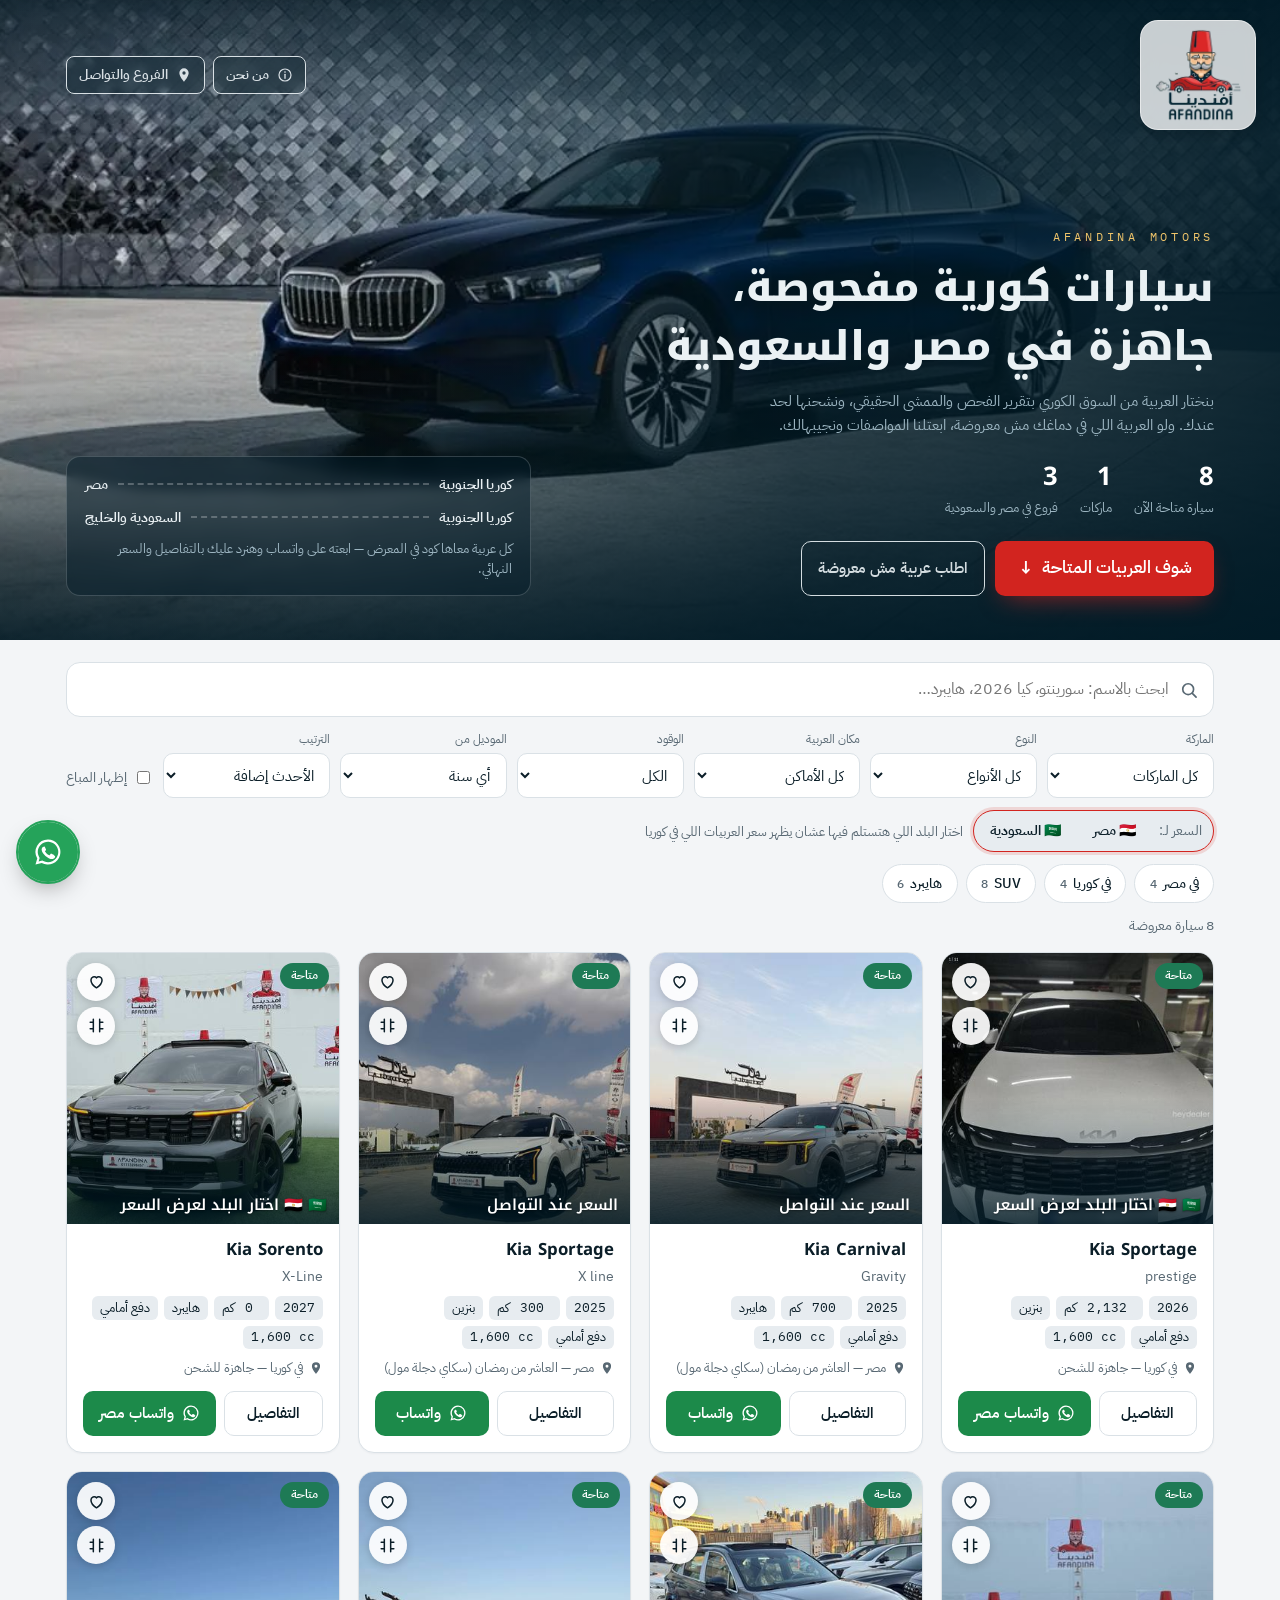
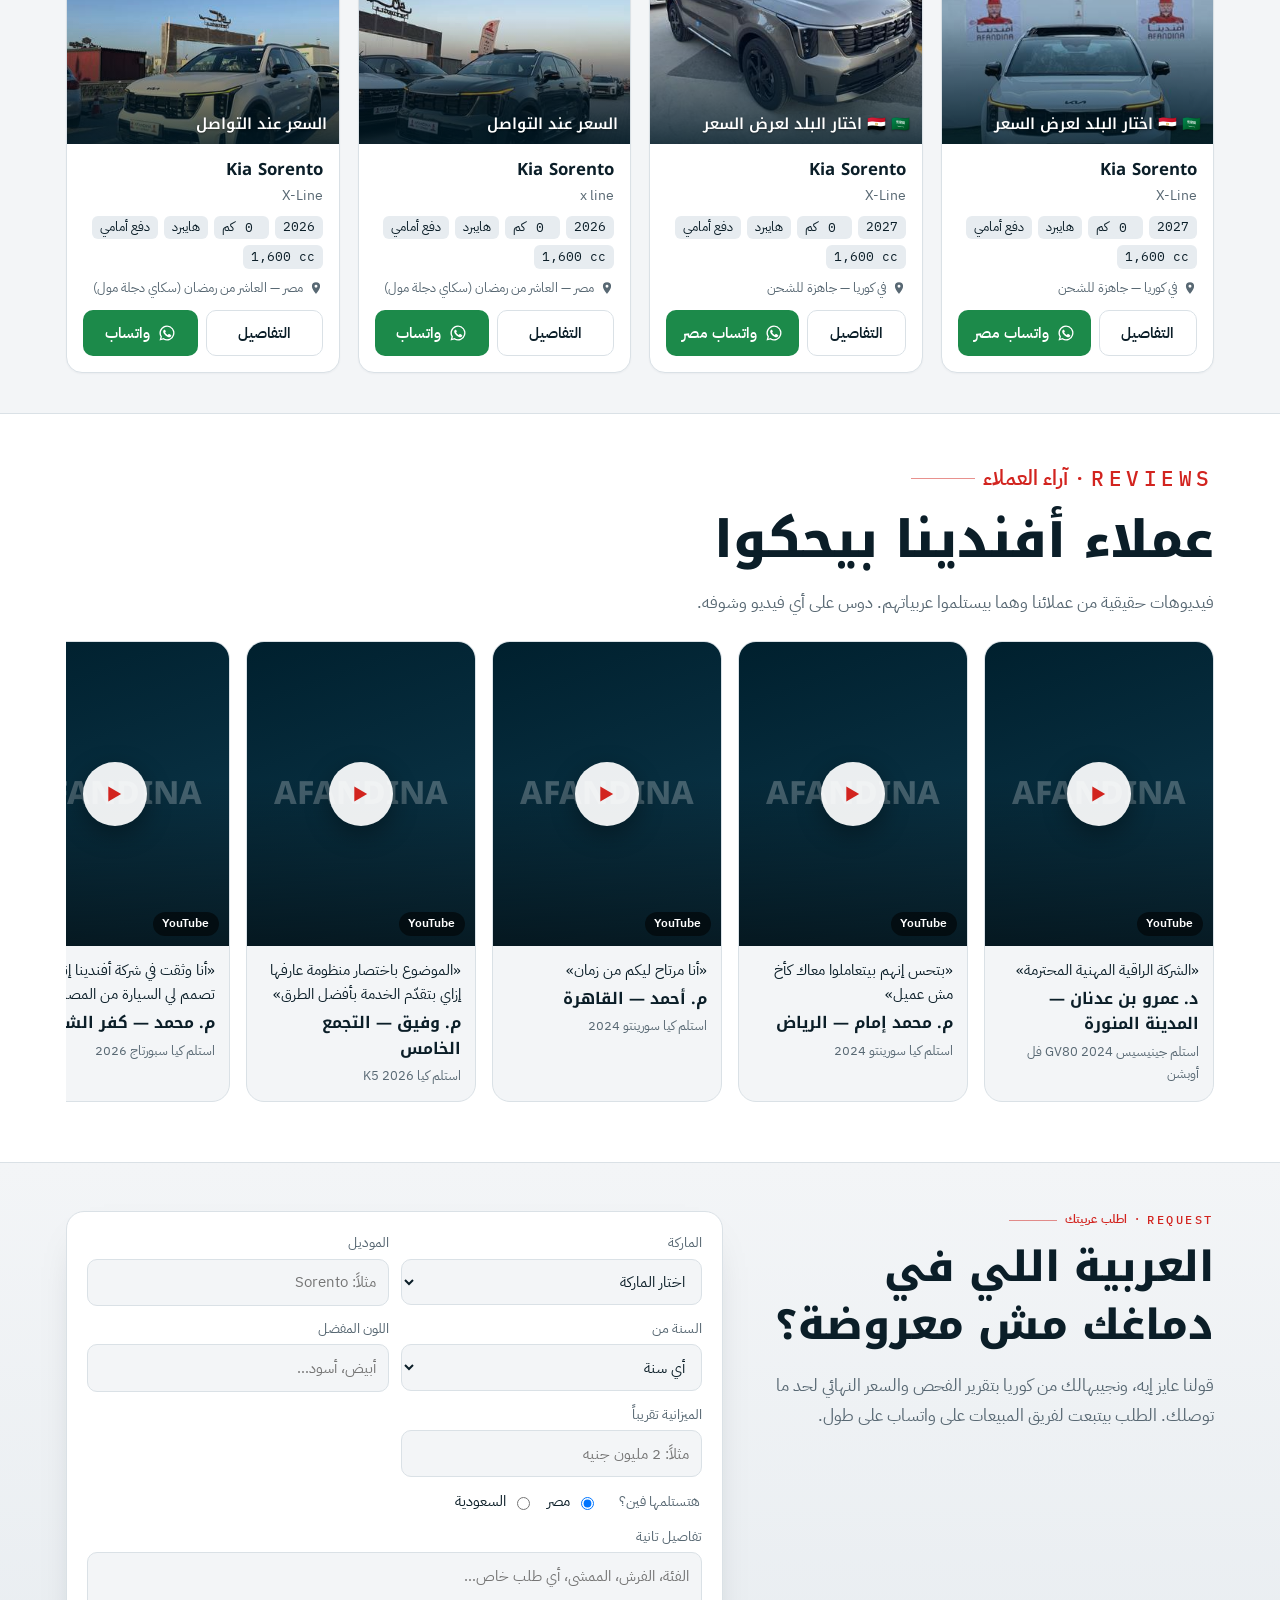
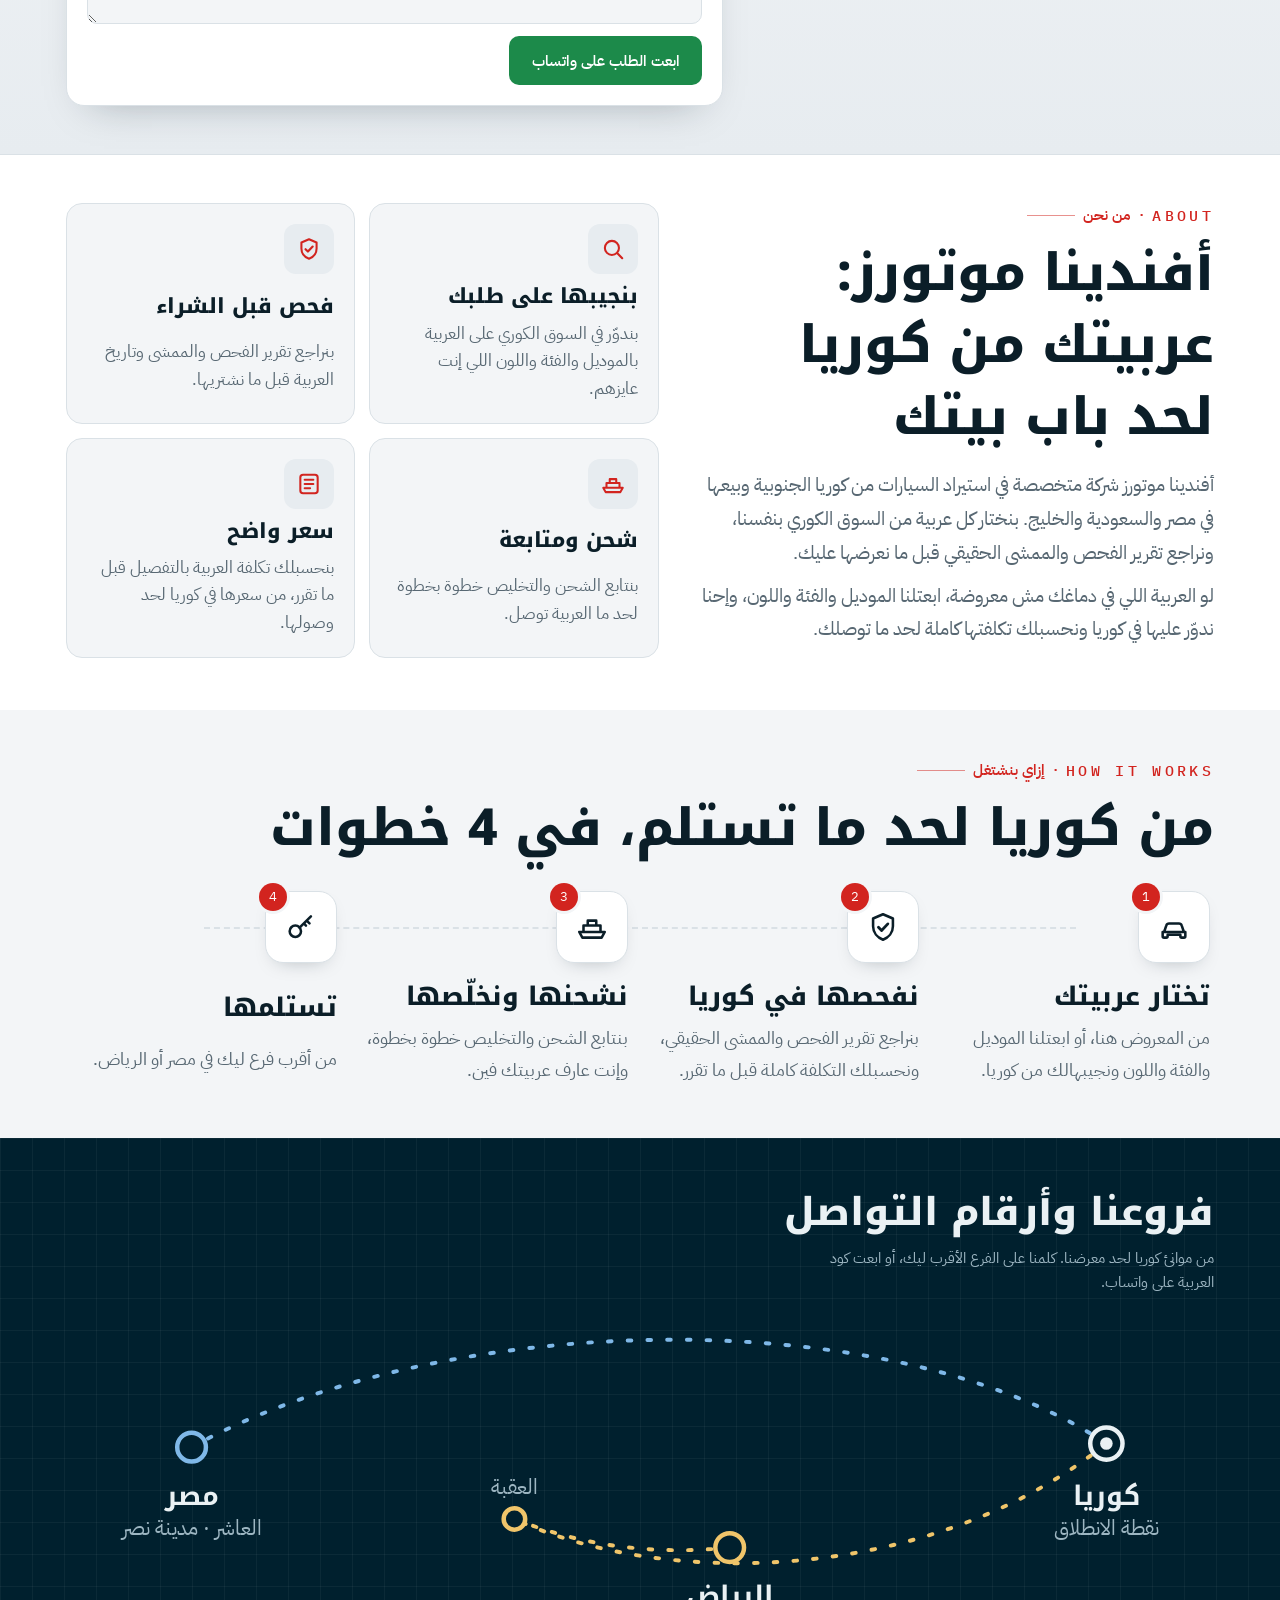
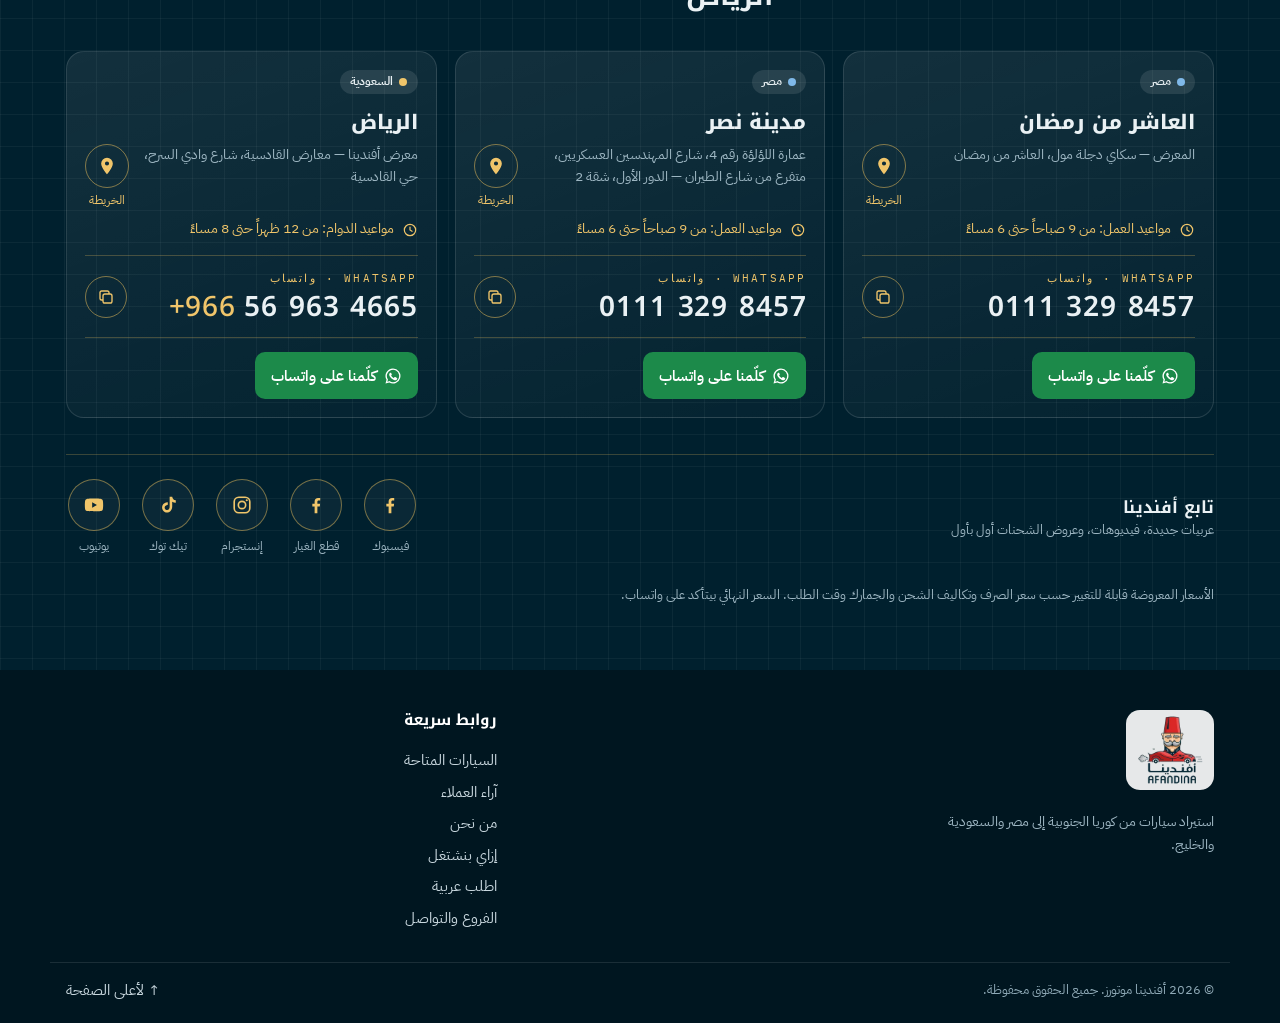
==== commit 0d83339f: "Sync showroom from admin copy Co-Authored-By: Claude Opus 5.5 <noreply@anthropic.com> Claude-Session" ====
--- a/index.html
+++ b/index.html
@@ -1,4 +1,4 @@
-<!doctype html><html lang="ar" dir="rtl"><head><meta charset="utf-8"><meta name="viewport" content="width=device-width,initial-scale=1,viewport-fit=cover"><meta name="description" content="معرض أفندينا موتورز: سيارات كورية مفحوصة متاحة في مصر والسعودية — كيا، هيونداي، جينيسيس وغيرها. تواصل على واتساب."><meta property="og:title" content="أفندينا موتورز — معرض السيارات"><meta property="og:description" content="معرض أفندينا موتورز: سيارات كورية مفحوصة متاحة في مصر والسعودية — كيا، هيونداي، جينيسيس وغيرها. تواصل على واتساب."><meta property="og:image" content="https://afandinacars.com/assets/og-cover.jpg"><meta property="og:image:width" content="1200"><meta property="og:image:height" content="630"><meta property="og:type" content="website"><meta property="og:url" content="https://afandinacars.com/"><meta name="twitter:card" content="summary_large_image"><meta name="twitter:image" content="https://afandinacars.com/assets/og-cover.jpg"><meta name="theme-color" content="#002838"><link rel="apple-touch-icon" href="assets/apple-touch-icon.png"><link rel="manifest" href="manifest.webmanifest"><meta name="apple-mobile-web-app-capable" content="yes"><meta name="mobile-web-app-capable" content="yes"><meta name="apple-mobile-web-app-title" content="أفندينا"><base href="/"><title>أفندينا موتورز | سيارات كورية مفحوصة في مصر والسعودية</title><link rel="canonical" href="https://afandinacars.com/"><meta name="google-site-verification" content="xJOs4wAqrjDSPvfuxRlrdN_bTEex_lm_G-FJCN1y9n0"><meta name="google-site-verification" content="nUfveMpW1XCtvaza4jiRvvQbSfW8YXLcH7AOXUxS6VM"><link rel="icon" href="assets/logo.png"><link rel="preconnect" href="https://fonts.googleapis.com"><link rel="preconnect" href="https://fonts.gstatic.com" crossorigin><link rel="preload" as="image" href="assets/hero-bmw.webp" fetchpriority="high"><link rel="preload" as="image" href="assets/logo-t.webp"><link rel="stylesheet" href="https://fonts.googleapis.com/css2?family=Noto+Kufi+Arabic:wght@500;700;800&family=IBM+Plex+Sans+Arabic:wght@400;500;600&family=IBM+Plex+Mono:wght@500&display=swap"><style>:root{color-scheme:light;padding-top:env(safe-area-inset-top,0px);padding-bottom:env(safe-area-inset-bottom,0px)}body{margin:0;font:14px/1.5 system-ui,-apple-system,sans-serif}img{max-width:100%}[hidden]{display:none!important}</style><script defer src="https://static.cloudflareinsights.com/beacon.min.js" data-cf-beacon='{"token": "a8d65ec403f14ea3a96d7f4250d69be2"}'></script><script type="application/ld+json">{"@context": "https://schema.org", "@graph": [{"@type": "AutoDealer", "name": "أفندينا موتورز — AFANDINA MOTORS", "url": "https://afandinacars.com/", "logo": "https://afandinacars.com/assets/logo.png", "image": "https://afandinacars.com/assets/og-cover.jpg", "telephone": ["+201113298457", "+966569634665"], "address": [{"@type": "PostalAddress", "streetAddress": "سكاي دجلة مول", "addressLocality": "العاشر من رمضان", "addressCountry": "EG"}, {"@type": "PostalAddress", "streetAddress": "عمارة اللؤلؤة رقم 4، شارع المهندسين العسكريين، متفرع من شارع الطيران", "addressLocality": "مدينة نصر، القاهرة", "addressCountry": "EG"}, {"@type": "PostalAddress", "streetAddress": "معارض القادسية، شارع وادي السرح", "addressLocality": "الرياض", "addressCountry": "SA"}], "sameAs": ["https://www.facebook.com/share/1DxkQSqzT5/", "https://www.instagram.com/afandina.motors", "https://www.tiktok.com/@afandinamotors2024", "https://youtube.com/@afandinamotors"]}, {"@type": "ItemList", "name": "السيارات المتاحة", "itemListElement": [{"@type": "ListItem", "position": 1, "item": {"@type": "Car", "name": "Kia Sorento X-Line 2026", "brand": {"@type": "Brand", "name": "Kia"}, "model": "Sorento", "image": "https://afandinacars.com/assets/cars/19da50f18d264801ad50d835901597af.jpg", "url": "https://afandinacars.com/car/sorento-2026-white/", "offers": {"@type": "Offer", "availability": "https://schema.org/InStock", "url": "https://afandinacars.com/car/sorento-2026-white/"}, "vehicleModelDate": "2026", "color": "أبيض", "mileageFromOdometer": {"@type": "QuantitativeValue", "value": 0, "unitCode": "KMT"}}}, {"@type": "ListItem", "position": 2, "item": {"@type": "Car", "name": "Kia Sorento x line 2026", "brand": {"@type": "Brand", "name": "Kia"}, "model": "Sorento", "image": "https://afandinacars.com/assets/cars/43ab95d44a27b2aa62948ddee682f586.jpg", "url": "https://afandinacars.com/car/sorento-2026-green/", "offers": {"@type": "Offer", "availability": "https://schema.org/InStock", "url": "https://afandinacars.com/car/sorento-2026-green/"}, "vehicleModelDate": "2026", "color": "أخضر زيتي", "mileageFromOdometer": {"@type": "QuantitativeValue", "value": 0, "unitCode": "KMT"}}}, {"@type": "ListItem", "position": 3, "item": {"@type": "Car", "name": "Kia Sorento X-Line 2027", "brand": {"@type": "Brand", "name": "Kia"}, "model": "Sorento", "image": "https://afandinacars.com/assets/cars/a86e667fb2fdc34e46c632fde44c3a81.jpg", "url": "https://afandinacars.com/car/sorento-2026-gray/", "offers": {"@type": "Offer", "availability": "https://schema.org/InStock", "url": "https://afandinacars.com/car/sorento-2026-gray/", "price": 49257, "priceCurrency": "USD"}, "vehicleModelDate": "2027", "color": "عسلي (بركاني )", "mileageFromOdometer": {"@type": "QuantitativeValue", "value": 0, "unitCode": "KMT"}}}, {"@type": "ListItem", "position": 4, "item": {"@type": "Car", "name": "Kia Sorento X-Line 2027", "brand": {"@type": "Brand", "name": "Kia"}, "model": "Sorento", "image": "https://afandinacars.com/assets/cars/6d159d51b17b4562d4817f9e1289bab8.jpg", "url": "https://afandinacars.com/car/sorento-white-kr/", "offers": {"@type": "Offer", "availability": "https://schema.org/InStock", "url": "https://afandinacars.com/car/sorento-white-kr/", "price": 49257, "priceCurrency": "USD"}, "vehicleModelDate": "2027", "color": "أبيض", "mileageFromOdometer": {"@type": "QuantitativeValue", "value": 0, "unitCode": "KMT"}}}, {"@type": "ListItem", "position": 5, "item": {"@type": "Car", "name": "Kia Sorento X-Line 2027", "brand": {"@type": "Brand", "name": "Kia"}, "model": "Sorento", "image": "https://afandinacars.com/assets/cars/558a85103786271a51598d8d62f4f57d.jpg", "url": "https://afandinacars.com/car/sorento-darkgray-kr/", "offers": {"@type": "Offer", "availability": "https://schema.org/InStock", "url": "https://afandinacars.com/car/sorento-darkgray-kr/", "price": 49257, "priceCurrency": "USD"}, "vehicleModelDate": "2027", "color": "رمادي غامق", "mileageFromOdometer": {"@type": "QuantitativeValue", "value": 0, "unitCode": "KMT"}}}, {"@type": "ListItem", "position": 6, "item": {"@type": "Car", "name": "Kia Sportage X line 2025", "brand": {"@type": "Brand", "name": "Kia"}, "model": "Sportage", "image": "https://afandinacars.com/assets/cars/68e7fed8c5e02b10b0b34c352cf46ee2.jpg", "url": "https://afandinacars.com/car/cmwzigs07/", "offers": {"@type": "Offer", "availability": "https://schema.org/InStock", "url": "https://afandinacars.com/car/cmwzigs07/"}, "vehicleModelDate": "2025", "color": "ابيضّ", "mileageFromOdometer": {"@type": "QuantitativeValue", "value": 300, "unitCode": "KMT"}}}, {"@type": "ListItem", "position": 7, "item": {"@type": "Car", "name": "Kia Carnival Gravity 2025", "brand": {"@type": "Brand", "name": "Kia"}, "model": "Carnival", "image": "https://afandinacars.com/assets/cars/959f0ff72359bf7a8cbfa4af25c9d841.jpg", "url": "https://afandinacars.com/car/cmwzir54k/", "offers": {"@type": "Offer", "availability": "https://schema.org/InStock", "url": "https://afandinacars.com/car/cmwzir54k/"}, "vehicleModelDate": "2025", "color": "أسمنتي", "mileageFromOdometer": {"@type": "QuantitativeValue", "value": 700, "unitCode": "KMT"}}}, {"@type": "ListItem", "position": 8, "item": {"@type": "Car", "name": "Kia Sportage", "brand": {"@type": "Brand", "name": "Kia"}, "model": "Sportage", "image": "https://afandinacars.com/assets/cars/22b5851de670694fd4d35c2cf19e1611.jpg", "url": "https://afandinacars.com/car/sportage-white-kr/", "offers": {"@type": "Offer", "availability": "https://schema.org/InStock", "url": "https://afandinacars.com/car/sportage-white-kr/"}, "color": "أبيض", "mileageFromOdometer": {"@type": "QuantitativeValue", "value": 2132, "unitCode": "KMT"}}}]}]}</script></head><body><title>معرض أفندينا موتورز</title>
+<!doctype html><html lang="ar" dir="rtl"><head><meta charset="utf-8"><meta name="viewport" content="width=device-width,initial-scale=1,viewport-fit=cover"><meta name="description" content="معرض أفندينا موتورز: سيارات كورية مفحوصة متاحة في مصر والسعودية — كيا، هيونداي، جينيسيس وغيرها. تواصل على واتساب."><meta property="og:title" content="أفندينا موتورز — معرض السيارات"><meta property="og:description" content="معرض أفندينا موتورز: سيارات كورية مفحوصة متاحة في مصر والسعودية — كيا، هيونداي، جينيسيس وغيرها. تواصل على واتساب."><meta property="og:image" content="https://afandinacars.com/assets/og-cover.jpg"><meta property="og:image:width" content="1200"><meta property="og:image:height" content="630"><meta property="og:type" content="website"><meta property="og:url" content="https://afandinacars.com/"><meta name="twitter:card" content="summary_large_image"><meta name="twitter:image" content="https://afandinacars.com/assets/og-cover.jpg"><meta name="theme-color" content="#002838"><link rel="apple-touch-icon" href="assets/apple-touch-icon.png"><link rel="manifest" href="manifest.webmanifest"><meta name="apple-mobile-web-app-capable" content="yes"><meta name="mobile-web-app-capable" content="yes"><meta name="apple-mobile-web-app-title" content="أفندينا"><base href="/"><title>أفندينا موتورز | سيارات كورية مفحوصة في مصر والسعودية</title><link rel="canonical" href="https://afandinacars.com/"><meta name="google-site-verification" content="xJOs4wAqrjDSPvfuxRlrdN_bTEex_lm_G-FJCN1y9n0"><meta name="google-site-verification" content="nUfveMpW1XCtvaza4jiRvvQbSfW8YXLcH7AOXUxS6VM"><link rel="icon" href="assets/logo.png"><link rel="preconnect" href="https://fonts.googleapis.com"><link rel="preconnect" href="https://fonts.gstatic.com" crossorigin><link rel="preload" as="image" href="assets/hero-bmw.webp" fetchpriority="high"><link rel="preload" as="image" href="assets/logo-t.webp"><link rel="stylesheet" href="https://fonts.googleapis.com/css2?family=Noto+Kufi+Arabic:wght@500;700;800&family=IBM+Plex+Sans+Arabic:wght@400;500;600&family=IBM+Plex+Mono:wght@500&display=swap"><style>:root{color-scheme:light;padding-top:env(safe-area-inset-top,0px);padding-bottom:env(safe-area-inset-bottom,0px)}body{margin:0;font:14px/1.5 system-ui,-apple-system,sans-serif}img{max-width:100%}[hidden]{display:none!important}</style><script defer src="https://static.cloudflareinsights.com/beacon.min.js" data-cf-beacon='{"token": "a8d65ec403f14ea3a96d7f4250d69be2"}'></script><script type="application/ld+json">{"@context": "https://schema.org", "@graph": [{"@type": "AutoDealer", "name": "أفندينا موتورز — AFANDINA MOTORS", "url": "https://afandinacars.com/", "logo": "https://afandinacars.com/assets/logo.png", "image": "https://afandinacars.com/assets/og-cover.jpg", "telephone": ["+201113298457", "+966569634665"], "address": [{"@type": "PostalAddress", "streetAddress": "سكاي دجلة مول", "addressLocality": "العاشر من رمضان", "addressCountry": "EG"}, {"@type": "PostalAddress", "streetAddress": "عمارة اللؤلؤة رقم 4، شارع المهندسين العسكريين، متفرع من شارع الطيران", "addressLocality": "مدينة نصر، القاهرة", "addressCountry": "EG"}, {"@type": "PostalAddress", "streetAddress": "معارض القادسية، شارع وادي السرح", "addressLocality": "الرياض", "addressCountry": "SA"}], "sameAs": ["https://www.facebook.com/share/1DxkQSqzT5/", "https://www.instagram.com/afandina.motors", "https://www.tiktok.com/@afandinamotors2024", "https://youtube.com/@afandinamotors"]}, {"@type": "ItemList", "name": "السيارات المتاحة", "itemListElement": [{"@type": "ListItem", "position": 1, "item": {"@type": "Car", "name": "Kia Sorento X-Line 2026", "brand": {"@type": "Brand", "name": "Kia"}, "model": "Sorento", "image": "https://afandinacars.com/assets/cars/19da50f18d264801ad50d835901597af.jpg", "url": "https://afandinacars.com/car/sorento-2026-white/", "offers": {"@type": "Offer", "availability": "https://schema.org/InStock", "url": "https://afandinacars.com/car/sorento-2026-white/"}, "vehicleModelDate": "2026", "color": "أبيض", "mileageFromOdometer": {"@type": "QuantitativeValue", "value": 0, "unitCode": "KMT"}}}, {"@type": "ListItem", "position": 2, "item": {"@type": "Car", "name": "Kia Sorento x line 2026", "brand": {"@type": "Brand", "name": "Kia"}, "model": "Sorento", "image": "https://afandinacars.com/assets/cars/43ab95d44a27b2aa62948ddee682f586.jpg", "url": "https://afandinacars.com/car/sorento-2026-green/", "offers": {"@type": "Offer", "availability": "https://schema.org/InStock", "url": "https://afandinacars.com/car/sorento-2026-green/"}, "vehicleModelDate": "2026", "color": "أخضر زيتي", "mileageFromOdometer": {"@type": "QuantitativeValue", "value": 0, "unitCode": "KMT"}}}, {"@type": "ListItem", "position": 3, "item": {"@type": "Car", "name": "Kia Sorento X-Line 2027", "brand": {"@type": "Brand", "name": "Kia"}, "model": "Sorento", "image": "https://afandinacars.com/assets/cars/a86e667fb2fdc34e46c632fde44c3a81.jpg", "url": "https://afandinacars.com/car/sorento-2026-gray/", "offers": {"@type": "Offer", "availability": "https://schema.org/InStock", "url": "https://afandinacars.com/car/sorento-2026-gray/", "price": 49257, "priceCurrency": "USD"}, "vehicleModelDate": "2027", "color": "عسلي (بركاني )", "mileageFromOdometer": {"@type": "QuantitativeValue", "value": 0, "unitCode": "KMT"}}}, {"@type": "ListItem", "position": 4, "item": {"@type": "Car", "name": "Kia Sorento X-Line 2027", "brand": {"@type": "Brand", "name": "Kia"}, "model": "Sorento", "image": "https://afandinacars.com/assets/cars/6d159d51b17b4562d4817f9e1289bab8.jpg", "url": "https://afandinacars.com/car/sorento-white-kr/", "offers": {"@type": "Offer", "availability": "https://schema.org/InStock", "url": "https://afandinacars.com/car/sorento-white-kr/", "price": 49257, "priceCurrency": "USD"}, "vehicleModelDate": "2027", "color": "أبيض", "mileageFromOdometer": {"@type": "QuantitativeValue", "value": 0, "unitCode": "KMT"}}}, {"@type": "ListItem", "position": 5, "item": {"@type": "Car", "name": "Kia Sorento X-Line 2027", "brand": {"@type": "Brand", "name": "Kia"}, "model": "Sorento", "image": "https://afandinacars.com/assets/cars/558a85103786271a51598d8d62f4f57d.jpg", "url": "https://afandinacars.com/car/sorento-darkgray-kr/", "offers": {"@type": "Offer", "availability": "https://schema.org/InStock", "url": "https://afandinacars.com/car/sorento-darkgray-kr/", "price": 49257, "priceCurrency": "USD"}, "vehicleModelDate": "2027", "color": "رمادي غامق", "mileageFromOdometer": {"@type": "QuantitativeValue", "value": 0, "unitCode": "KMT"}}}, {"@type": "ListItem", "position": 6, "item": {"@type": "Car", "name": "Kia Sportage X line 2025", "brand": {"@type": "Brand", "name": "Kia"}, "model": "Sportage", "image": "https://afandinacars.com/assets/cars/68e7fed8c5e02b10b0b34c352cf46ee2.jpg", "url": "https://afandinacars.com/car/cmwzigs07/", "offers": {"@type": "Offer", "availability": "https://schema.org/InStock", "url": "https://afandinacars.com/car/cmwzigs07/"}, "vehicleModelDate": "2025", "color": "ابيضّ", "mileageFromOdometer": {"@type": "QuantitativeValue", "value": 300, "unitCode": "KMT"}}}, {"@type": "ListItem", "position": 7, "item": {"@type": "Car", "name": "Kia Carnival Gravity 2025", "brand": {"@type": "Brand", "name": "Kia"}, "model": "Carnival", "image": "https://afandinacars.com/assets/cars/959f0ff72359bf7a8cbfa4af25c9d841.jpg", "url": "https://afandinacars.com/car/cmwzir54k/", "offers": {"@type": "Offer", "availability": "https://schema.org/InStock", "url": "https://afandinacars.com/car/cmwzir54k/"}, "vehicleModelDate": "2025", "color": "أسمنتي", "mileageFromOdometer": {"@type": "QuantitativeValue", "value": 700, "unitCode": "KMT"}}}, {"@type": "ListItem", "position": 8, "item": {"@type": "Car", "name": "Kia Sportage prestige 2026", "brand": {"@type": "Brand", "name": "Kia"}, "model": "Sportage", "image": "https://afandinacars.com/assets/cars/22b5851de670694fd4d35c2cf19e1611.jpg", "url": "https://afandinacars.com/car/sportage-white-kr/", "offers": {"@type": "Offer", "availability": "https://schema.org/InStock", "url": "https://afandinacars.com/car/sportage-white-kr/", "price": 29467, "priceCurrency": "USD"}, "vehicleModelDate": "2026", "color": "أبيض", "mileageFromOdometer": {"@type": "QuantitativeValue", "value": 2132, "unitCode": "KMT"}}}]}]}</script></head><body><title>معرض أفندينا موتورز</title>
 <meta name="claude:viewport-fit-sides" content="cover">
 
 <style id="page-style">
@@ -863,7 +863,7 @@
     <div class="dlg-body" id="mBody"></div>
   </dialog>
 </template>
-<script type="application/json" id="inventory">{"cars":[{"id":"sorento-2026-white","brand":"Kia","model":"Sorento","trim":"X-Line","year":2026,"km":0,"body":"suv","cc":1600,"hp":235,"fuel":"hybrid","trans":"6 سرعات اتوماتيك عادي","drive":"fwd","seats":7,"color":"أبيض","interior":"بني (كاميل)","inspection":"زيرو","branch":"eg-10r","status":"available","price":null,"currency":"EGP","note":"متاحة في معرض العاشر من رمضان (سكاي دجلة مول).\nمن الكماليات:\nsorento 2026 x line \n سقف بانوراما، نظام صوت KRELL، فرش جلد بني، كراسي كهربا، مرآة داخلية رقمية، ستائر شمس للأبواب الخلفية.","photos":[{"id":"19da50f18d264801ad50d835901597af","t":"8bda9a3cb3f14383ca7bf97d593104a9"},{"id":"bd781a83b6c520106a20424444410360","t":"4022526edcb5d9b8a8e27a04df5efa82"},{"id":"4ab4bd39d812f7a5aefc55ed2284dbc3","t":"a9c3b75fcfed76462437f89c9b3defb4"},{"id":"eca45726c385d3aa11df32fff9e9bad4","t":"547716cc34dd8b7dabc211e676da5f45"},{"id":"6c90938c17bcc32f91354805bc3a1658","t":"63288d042c72023666791469cd5c76e0"},{"id":"e00ef68850417dc829a5e86c152dbbd7","t":"cd3f347555986f1f9a504638ca0ba636"},{"id":"04026d96f1ed17ab4564c78dca68f8cc","t":"a1a3c783730215d336d9f8c3a9e2fd80"},{"id":"9a3e6c537478fc6db459b5b9815d3b23","t":"733c426de7b95fde56195211902ba2f7"},{"id":"4dac11f22e7ad164ef1140afc6cc39a7","t":"f7ac90235611870c60451c55540ea1dc"},{"id":"bf1ea337cbd0aacb2eadcb0e80e9b332","t":"a104c078c34af16d09dbc36a3ebc497b"},{"id":"1c11cbad9ff2338d2cd276b4117fe49f","t":"ab951c7f2eff8f9c62d63874cb3b1e9d"},{"id":"d1acf962fad575d6654451af18c972db","t":"c47825fbf8f03dd7fda72971f744b9ce"},{"id":"9a0cdc64a2d008bb5e0301e4bdfb303c","t":"531f8bbafe288d2847aeaf4f903e063f"}],"added":6,"sample":false,"addedAt":"2026-11-26"},{"id":"sorento-2026-green","brand":"Kia","model":"Sorento","trim":"x line","year":2026,"km":0,"body":"suv","cc":1600,"hp":235,"fuel":"hybrid","trans":"6 سرعات اتوماتيك عادي","drive":"fwd","seats":7,"color":"أخضر زيتي","interior":"بني (كاميل)","inspection":"زيرو","branch":"eg-10r","status":"available","price":null,"currency":"EGP","note":"متاحة في معرض العاشر من رمضان (سكاي دجلة مول).\nمن الكماليات:\nsorento 2026 x line \n سقف بانوراما، نظام صوت KRELL، فرش جلد بني، كراسي كهربا، مرآة داخلية رقمية، كاميرات 360، ستائر شمس للأبواب الخلفية.","photos":[{"id":"43ab95d44a27b2aa62948ddee682f586","t":"8c3022111807f1dc4c4c7ed20efb70a6"},{"id":"0aaef93264c398697526783381b3a6cd","t":"fecd2752dbb50686f44e654bbcdb900a"},{"id":"3b6bdda81fc632f7f0907ad8fbe4f626","t":"9772373f0d47af949edbeb78b187819a"},{"id":"4866fb884111f42f9c29c7d861e7846a","t":"dcece3feff65d9f3cd8e6848f90fd07b"},{"id":"f56c2d4661faee4006a6db72feac4523","t":"896d72e0ebb58074ac53c572273da8f6"},{"id":"f93dc6342b482f538e815741ba7911a4","t":"6afa0d790aebcb2655f809a569b7a3af"},{"id":"d22748db71db97d556792074ff137671","t":"6ecd58f239ab9693bbc9ffdbf0c0f961"},{"id":"730b92ce46c4b7d13092009b5ff82cb2","t":"b30196e9608fbaba8caafefd9b73e574"},{"id":"d711773c8213b4c2767aaf21b037611b","t":"f9ac1761d4a41fc93bdc59c97e3e2136"},{"id":"5990f2741a6e65a27c4df7dac93fab32","t":"83d9038c8da61c8f8f4f8dc38f929dcd"},{"id":"3588814c7c28ea8f6bc8b3eb4ffbca93","t":"efee15a43e164671ddc9d78aa4550f2d"}],"added":7,"sample":false,"addedAt":"2026-11-26"},{"id":"sorento-2026-gray","brand":"Kia","model":"Sorento","trim":"X-Line","year":2027,"km":0,"body":"suv","cc":1600,"hp":235,"fuel":"hybrid","trans":"6 سرعات اتوماتيك عادي","drive":"fwd","seats":7,"color":"عسلي (بركاني )","interior":"بني (كاميل)","inspection":"","branch":"kr","status":"available","price":49257,"currency":"USD","note":"العربية في كوريا وجاهزة للشحن لمصر أو السعودية.\n\nSORENTO 2027 X LINE \n الكماليات: سقف بانوراما، فرش جلد بني، شاشتين منحنيتين، شاشة عرض على الزجاج (HUD)، صف تالت (7 ركاب).","photos":[{"id":"a86e667fb2fdc34e46c632fde44c3a81","t":"32fb87f4869fe47ef7ac3c6a41e3a381"},{"id":"9aca2f90ad04a27f35ca40a603ba41f0","t":"e2d2d86b78c4584f304621064a4209ef"},{"id":"91438884c2889c0ce544e17de9f73b71","t":"5e985dd15c53e464975ec27be749918a"},{"id":"c8161944109e314e990411181382bdf6","t":"bb17dce991a67a0b4e634c4499c20da4"},{"id":"4b48b09fa577697e55c0470f2b360742","t":"730b98d19733da38442a898c67ba6acd"},{"id":"3647b690c1456adef0c747eb6f541054","t":"34cc555d21750367375bf9186027fd7f"},{"id":"84c044e781dec12e19aad0eaaaede2e7","t":"199b28bb9a527ce0ec60aa67fae49236"},{"id":"e06482425afb95ff50fd22cbb69a7452","t":"ec5ffa36703f1c22763e95b4d703803b"},{"id":"394d9fcbea8f21b05cc1e2660db5a66a","t":"3f6c6b1c0e75e916f855031bd5e53bbf"},{"id":"63a2b91f5e5140f7e9eef13d9ced2759","t":"9b8326f2df48a5587655b11df7c17afb"}],"added":8,"sample":false,"addedAt":"2026-11-27","video":"https://youtu.be/E3MGYYoGwWs?si=Mim_baWidiahU3V1","report":[],"prices":{"eg":{"price":49257,"currency":"USD","note":""},"sa":{"price":222517,"currency":"SAR","note":"شامل التوصيل للرياض"}}},{"id":"sorento-white-kr","brand":"Kia","model":"Sorento","trim":"X-Line","year":2027,"km":0,"body":"suv","cc":1600,"hp":235,"fuel":"hybrid","trans":"6 سرعات اتوماتيك عادي","drive":"fwd","seats":7,"color":"أبيض","interior":"بني (كاميل)","inspection":"","branch":"kr","status":"available","price":49257,"currency":"USD","note":"العربية في كوريا وجاهزة للشحن لمصر أو السعودية.\n\nSORENTO 2027 X LINE\n\nالكماليات: سقف بانوراما، فرش جلد بني، نظام صوت KRELL، كاميرا 360، مفتاح رقمي (Digital Key 2)، صف تالت (7 ركاب).","photos":[{"id":"6d159d51b17b4562d4817f9e1289bab8","t":"dc1003b3a77be6936906c7c309214976"},{"id":"def9ac25a3b4750263ae254fc733a10c","t":"a7daabb0ce839f07631b40bf86fd1a0f"},{"id":"83e868c95d239480c56e7b974da0091c","t":"fcfdf123093620cee306b772ce654985"},{"id":"0381ef1090ed187a5f4fd29246d39088","t":"e86dc8feef671353c79e6df883211eb3"},{"id":"2b25f35e90a8cc4fbee5206b57f9fb0f","t":"50f6e969871ea279bbd719f55d9b95fd"},{"id":"2acad13de4fb3669e8fcf155702e6f3a","t":"5fc23860b58e12e6f3fdd98384151d49"},{"id":"253602575a118754c550a945fe8b180e","t":"14d85729207ce3a2bf1bb6babba31dab"},{"id":"25e63f51b17465ed757527a88ca7eec1","t":"44808cf92093a27d36f93b95711891ff"},{"id":"7fa8e7073a3afcc24f854284a3264705","t":"ba72f199e6f15e3773efb67ab8dca002"},{"id":"1639eb5c8ebe37416cad07d671760364","t":"ab40646c8c9e33b6e50ef9f4ab6c0b37"},{"id":"7a2527cfcfb6dae96458b937c1296bf2","t":"d18f1e006069a48dbdb2973b2b872a2d"}],"added":9,"sample":false,"addedAt":"2026-11-27","video":"https://www.facebook.com/share/r/1JNY3FPqJN/","report":[],"prices":{"eg":{"price":49257,"currency":"USD","note":""},"sa":{"price":222517,"currency":"SAR","note":"شامل التوصيل للرياض"}}},{"id":"sorento-darkgray-kr","brand":"Kia","model":"Sorento","trim":"X-Line","year":2027,"km":0,"body":"suv","cc":1600,"hp":235,"fuel":"hybrid","trans":"6 سرعات اتوماتيك عادي","drive":"fwd","seats":7,"color":"رمادي غامق","interior":"بني (كاميل)","inspection":"","branch":"kr","status":"available","price":49257,"currency":"USD","note":"العربية في كوريا وجاهزة للشحن لمصر أو السعودية.\n\nSORENTO 2027 X LINE \n\nالكماليات: سقف بانوراما، فرش جلد بني، نظام صوت KRELL، كاميرا 360، شاشتين منحنيتين، عتب جانبي ، صف تالت (7 ركاب).","photos":[{"id":"558a85103786271a51598d8d62f4f57d","t":"9156f8671477862038ae0400b72e12b1"},{"id":"49d764de2ad5d3e17eef50885df12e25","t":"780f548f8735d3b1fb0f12286a6b340b"},{"id":"b0e212de7fcd4a36699bab77f370bd59","t":"5bc80361ea96ff30f6e9218e2f651eb7"},{"id":"c32ebb3f24e12e30da758296f2a0a775","t":"2825ea57e55a8c172c066effc4ce989e"},{"id":"f01e5969ad63696bfa14947c51309943","t":"86c54995a956f13198461f81601c9f7b"},{"id":"42427296eec060023c5b101bec444d2b","t":"dad03ffac709b0e218ab54301cf166fb"},{"id":"e3877417ee99e4ca4be9f6868f08b18e","t":"cc20f4e7b641c2a32e949ad6b1338cd7"},{"id":"199fd28658882a1518031b90f25fb40a","t":"68eba6f597fcd637e8f77d3828a24fcc"},{"id":"5d20d2d93fd508d0948d79e09186f6cc","t":"8e52488db928c02266ede31eef214c50"},{"id":"9c58176eeebdc9a37ed39d1d73b79125","t":"b299827f9cda9c9500cc9ce43cbd8f46"},{"id":"80f6a747d5e30b772f0d2fa3b41c71c4","t":"de4ab3be0f3d74703523b44a268ea2e0"}],"added":10,"sample":false,"addedAt":"2026-11-27","video":"","report":[],"prices":{"eg":{"price":49257,"currency":"USD","note":""},"sa":{"price":222517,"currency":"SAR","note":"شامل التوصيل للرياض"}}},{"id":"cmwzigs07","brand":"Kia","model":"Sportage","trim":"X line","year":2025,"km":300,"body":"suv","cc":1600,"hp":180,"fuel":"petrol","trans":"8 سرعات آيسين ياباني تبريد زيت","drive":"fwd","seats":5,"color":"ابيضّ","interior":"جملي","inspection":"زيرو","branch":"eg-10r","status":"available","price":null,"currency":"EGP","note":"🔥 KIA SPORTAGE 2025 X-LINE | Korean Version 🇰🇷\n\nالشكل الجديد Facelift – أعلى فئة بتصميم رياضي يجمع بين الفخامة والقوة والتكنولوجيا الحديثة.\n\n⚙️ المواصفات الميكانيكية:\n\n- محرك 1600 CC Turbo GDI\n- قوة 180 حصان\n- عزم دوران 265 نيوتن متر\n- 4 سلندرات\n- ناقل حركة أوتوماتيك 8 سرعات AT\n- قاعدة عجلات 2755 مم\n- طول السيارة 4685 مم\n\n💎 التجهيزات الداخلية والخارجية:\n\n- تصميم رياضي خاص بفئة X-Line\n- جنوط رياضية سوداء 19 بوصة\n- شاشتان منحنيتان 12.3 بوصة لكل شاشة\n- إضاءة خارجية Full LED\n- مقاعد كهربائية\n- تبريد وتدفئة المقاعد الأمامية\n- تدفئة المقاعد الخلفية\n- ذاكرة مقعد السائق\n- إضاءة داخلية Ambient Light\n- عرض البيانات على الزجاج الأمامي HUD\n- تشغيل السيارة بالبصمة\n- تشغيل عن بُعد\n- شحن لاسلكي للهاتف\n- شنطة خلفية كهربائية\n- سقف داخلي شامواه أسود\n\n🛡️ أنظمة الأمان والقيادة:\n\n- مثبت سرعة تكيفي Smart Cruise Control\n- نظام الحفاظ على المسار\n- نظام تفادي التصادم الأمامي\n- 8 وسائد هوائية\n- حساسات أمامية وخلفية\n- Auto Hold\n- فرامل يد إلكترونية\n\n✨ تجهيزات إضافية حسب الأوبشن:\n\n- فتحة سقف بانوراما\n- كاميرات 360 درجة\n- نظام مراقبة النقاط العمياء\n- نظام صوت Harman Kardon\n- ركن ذكي عن بُعد\n\nالسبورتاج الكوري.. أداء أقوى، مساحة أكبر، وتكنولوجيا تليق بيك.","video":"https://www.facebook.com/share/v/1KXsRNEZRe/?mibextid=wwXIfr","photos":[{"id":"68e7fed8c5e02b10b0b34c352cf46ee2","t":"7eeb75c17ebd0ecefdd4f260ca3caa4a"},{"id":"4b55ef2d0766140641360c8d926ca1d6","t":"a403297dccdf33c72a1fef9cb12e0b06"},{"id":"80143394cec22e7f740447b83c2680f1","t":"c77d17f4ca7c60220de753c1fae51f06"},{"id":"3b99c081b439f8c55fff9f9a2cb2f4ab","t":"86196acbe581765540e59673367137df"},{"id":"319bcee1dfd1a58cb4aa959c41243b89","t":"2c85ee26c136af551f41ec7327670636"},{"id":"95899efb082693e4f55dee052d5dcb4b","t":"696c1e725d88ec606c29d1c125251cdc"},{"id":"55d506f0632bb7207c34d01e7a915c3a","t":"a2827d2f419ad87b7176e8c55041b8f6"},{"id":"9635dbf71dd2c177fc10d4d99bfeae69","t":"9fb057b7b10f47364413d13b71a2d13c"},{"id":"b600b719094e76f6e09160969fc5b0d3","t":"b60dd13f35826e9748e3b09341dece4a"},{"id":"c7c2e496fb76e7149dc97395a14bf0d6","t":"58ca5a061be3696512d4a64ea28a6ea6"},{"id":"e468fb06505a84cfce0db57e4868a144","t":"cd5271eac66f2189d2b28f7590a68c8e"},{"id":"f04548ec6a87f43e93395807ea84af60","t":"6c1b20f1e59bedd47c84a277aaa37d0c"},{"id":"72b503af732bbe09b7ed441a8c58a2be","t":"d159955793150708698b704e49b62eba"}],"report":[],"added":11,"addedAt":"2026-11-27"},{"id":"cmwzir54k","brand":"Kia","model":"Carnival","trim":"Gravity","year":2025,"km":700,"body":"suv","cc":1600,"hp":235,"fuel":"hybrid","trans":"6سرعات اتوماتيك عادي","drive":"fwd","seats":9,"color":"أسمنتي","interior":"أوف وايت","inspection":"زيرو","branch":"eg-10r","status":"available","price":null,"currency":"EGP","note":"جنوط رياضية سوداء 19 بوصة • شبكة أمامية بتصميم Gravity • إضاءة أمامية وخلفية Full LED • فتحتا سقف كهربائيتان • أبواب جانبية كهربائية • شنطة خلفية كهربائية ذكية • مرايات كهربائية قابلة للطي • بصمة دخول وتشغيل\n💎 المواصفات الداخلية: • فرش جلد Nappa فاخر • شاشة عدادات ديجيتال 12.3 بوصة • شاشة ترفيه وملاحة 12.3 بوصة • إضاءة داخلية Ambient Light • مقاعد أمامية كهربائية • ذاكرة لمقعد السائق • تدفئة وتبريد المقاعد الأمامية والخلفية بالصف الثاني • مقاعد استرخاء بمسند قدم كهربائي لنسخة 7 مقاعد • مساج لمقعد السائق • تدفئة عجلة القيادة • تكييف أوتوماتيك ثلاثي المناطق • نظام صوتي KRELL • شاحن لاسلكي • Head Up Display • مرآة داخلية ديجيتال • مفتاح رقمي Digital Key 2 • تشغيل السيارة عن بُعد • ناقل حركة إلكتروني دوار • ستائر جانبية خلفية • مخرج كهرباء 220 فولت\n🛡️ أنظمة الأمان والقيادة الذكية: • كاميرات محيطية 360 درجة • مثبت سرعة راداري ذكي • نظام المحافظة على المسار • نظام التمركز داخل المسار • نظام مراقبة النقاط العمياء • عرض النقاط العمياء بشاشة العدادات • نظام الفرملة التلقائية • مساعد القيادة على الطرق السريعة • نظام الركن الذكي عن بُعد • حساسات ركن أمامية وخلفية • نظام مراقبة ضغط الإطارات • فرامل يد كهربائية • Auto Hold • 8 وسائد هوائية\n📏 أبعاد السيارة: • الطول: 5155 مم • العرض: 1995 مم • الارتفاع: 1785 مم • قاعدة العجلات: 3090 مم","video":"","photos":[{"id":"959f0ff72359bf7a8cbfa4af25c9d841","t":"ca09a8319974afd3444305c0506b4cab"},{"id":"1e7bca709279e5374ebce15fff2f3666","t":"46e76ba34b5fc9f33057d6f2ecdedbe3"},{"id":"91d5afef3d9e3481cb1806d409d8dd10","t":"808233334640eaa8061e208c107d7657"},{"id":"1c89f8ddac0abef5d6a2f017c9dd9679","t":"03e12b016db42f190ed25b02f3782522"},{"id":"ed4c8412a1b9fde57d04c29d749ac174","t":"0589929c457fb8c47f456c7551760013"},{"id":"a7a936dd4ba9ab14526efe083e5e3bcb","t":"b22867776fd78c19c30df6a23601d1c0"},{"id":"67288737d6b9c39fd6540c9a63edeb42","t":"17a70f7196d84a9bb5959e70e4068765"},{"id":"75813199e835564cdfe393906845a8cd","t":"1c399b1052f28362dec87ad466b0e1a0"},{"id":"354740db47df115d16bd6f51fec93788","t":"ad035d45741213b64c5f36abc8f78f44"},{"id":"2daee1c0fdba04b05df8faf23b3dcfca","t":"90b3916306fb3bbe26d25219c2d0a58a"},{"id":"3e56939e9551145b5e924902c19d2b60","t":"48898ce156cdf9c9c12808635fdc6bc6"},{"id":"822c1f8ac1545acc1b6d208cb5b5cc1b","t":"7e385e461278d32496469fd045aa36d0"}],"report":[],"added":12,"addedAt":"2026-11-27"},{"id":"sportage-white-kr","brand":"Kia","model":"Sportage","trim":"","year":null,"km":2132,"body":"suv","cc":null,"hp":null,"fuel":"","trans":"","drive":"","seats":5,"color":"أبيض","interior":"أسود","inspection":"","branch":"kr","status":"available","price":null,"currency":"USD","note":"العربية في كوريا وجاهزة للشحن لمصر أو السعودية.\nممشى 2,132 كم.","photos":[{"id":"22b5851de670694fd4d35c2cf19e1611","t":"327dcc4431de8ecfdfec3a81b0edcb45"},{"id":"2031aec79a180c7f7dde50700b8208bc","t":"765bc7630d9938006b83f902f3124753"},{"id":"91c7dc3f05d13af8bc38a73eec0bfadd","t":"364af4b79e205ddc372a8bf46de36cb8"},{"id":"22ef9fdbfc100482fc8baffa3affddc5","t":"d56a7675942aae9a436dda5a04c18e2c"},{"id":"6cba214a5eb567cc313f922d4bc151cb","t":"e9edb64aba426e70e4343234da17b8a8"},{"id":"b92a842c3b9cfbf78616dc95d6ab1c27","t":"25f8dcd6d816680e535a9a15207c4fb1"},{"id":"737a622148d46d86225aaffadba070d2","t":"6c5cdf037f29d8cff0966d3902b47f30"},{"id":"34d8d5513175c74670a19deae3c0f011","t":"d1175fdeba791c064f511031c0521cf5"},{"id":"9c49184ee250bfa1de78bf956e0da5c9","t":"88a30defc3cbc04ffd2fe7b9a9628d05"}],"added":13,"sample":false,"addedAt":"2026-11-28"}],"pricing":{},"reviews":[{"id":"rmwz70sgd","url":"https://youtu.be/ilre8GhLcEQ?si=8UzHtFGWj9sMQQli","name":"د. عمرو بن عدنان","city":"المدينة المنورة","car":"جينيسيس GV80 2024 فل أوبشن","quote":"الشركة الراقية المهنية المحترمة"},{"id":"rmwz7dsmu","url":"https://youtu.be/SRM9uvauUQI?si=zGuOfpX6dHTfXz8p","name":"م. محمد إمام","city":"الرياض","car":"كيا سورينتو 2024","quote":"بتحس إنهم بيتعاملوا معاك كأخ مش عميل"},{"id":"rmwz6ed1g","url":"https://youtu.be/4Cc39bdre0E?si=UElwtiJdG498LipH","name":"م. أحمد","city":"القاهرة","car":"كيا سورينتو 2024","quote":"أنا مرتاح ليكم من زمان"},{"id":"rmwz6umpz","url":"https://youtu.be/j9EghVLRr9s?si=qlkZfQfvcy2KmIZb","name":"م. وفيق","city":"التجمع الخامس","car":"كيا K5 2026","quote":"الموضوع باختصار منظومة عارفها إزاي بتقدّم الخدمة بأفضل الطرق"},{"id":"rmwz5pk8e","url":"https://youtube.com/shorts/BuVXWx4UbQc?si=QCVZeKMJOSJ7wv6G","name":"م. محمد","city":"كفر الشيخ","car":"كيا سبورتاج 2026","quote":"أنا وثقت في شركة أفندينا إنها تصمم لي السيارة من المصنع"}],"orders":[]}</script>
+<script type="application/json" id="inventory">{"cars":[{"id":"sorento-2026-white","brand":"Kia","model":"Sorento","trim":"X-Line","year":2026,"km":0,"body":"suv","cc":1600,"hp":235,"fuel":"hybrid","trans":"6 سرعات اتوماتيك عادي","drive":"fwd","seats":7,"color":"أبيض","interior":"بني (كاميل)","inspection":"زيرو","branch":"eg-10r","status":"available","price":null,"currency":"EGP","note":"متاحة في معرض العاشر من رمضان (سكاي دجلة مول).\nمن الكماليات:\nsorento 2026 x line \n سقف بانوراما، نظام صوت KRELL، فرش جلد بني، كراسي كهربا، مرآة داخلية رقمية، ستائر شمس للأبواب الخلفية.","photos":[{"id":"19da50f18d264801ad50d835901597af","t":"8bda9a3cb3f14383ca7bf97d593104a9"},{"id":"bd781a83b6c520106a20424444410360","t":"4022526edcb5d9b8a8e27a04df5efa82"},{"id":"4ab4bd39d812f7a5aefc55ed2284dbc3","t":"a9c3b75fcfed76462437f89c9b3defb4"},{"id":"eca45726c385d3aa11df32fff9e9bad4","t":"547716cc34dd8b7dabc211e676da5f45"},{"id":"6c90938c17bcc32f91354805bc3a1658","t":"63288d042c72023666791469cd5c76e0"},{"id":"e00ef68850417dc829a5e86c152dbbd7","t":"cd3f347555986f1f9a504638ca0ba636"},{"id":"04026d96f1ed17ab4564c78dca68f8cc","t":"a1a3c783730215d336d9f8c3a9e2fd80"},{"id":"9a3e6c537478fc6db459b5b9815d3b23","t":"733c426de7b95fde56195211902ba2f7"},{"id":"4dac11f22e7ad164ef1140afc6cc39a7","t":"f7ac90235611870c60451c55540ea1dc"},{"id":"bf1ea337cbd0aacb2eadcb0e80e9b332","t":"a104c078c34af16d09dbc36a3ebc497b"},{"id":"1c11cbad9ff2338d2cd276b4117fe49f","t":"ab951c7f2eff8f9c62d63874cb3b1e9d"},{"id":"d1acf962fad575d6654451af18c972db","t":"c47825fbf8f03dd7fda72971f744b9ce"},{"id":"9a0cdc64a2d008bb5e0301e4bdfb303c","t":"531f8bbafe288d2847aeaf4f903e063f"}],"added":6,"sample":false,"addedAt":"2026-11-26"},{"id":"sorento-2026-green","brand":"Kia","model":"Sorento","trim":"x line","year":2026,"km":0,"body":"suv","cc":1600,"hp":235,"fuel":"hybrid","trans":"6 سرعات اتوماتيك عادي","drive":"fwd","seats":7,"color":"أخضر زيتي","interior":"بني (كاميل)","inspection":"زيرو","branch":"eg-10r","status":"available","price":null,"currency":"EGP","note":"متاحة في معرض العاشر من رمضان (سكاي دجلة مول).\nمن الكماليات:\nsorento 2026 x line \n سقف بانوراما، نظام صوت KRELL، فرش جلد بني، كراسي كهربا، مرآة داخلية رقمية، كاميرات 360، ستائر شمس للأبواب الخلفية.","photos":[{"id":"43ab95d44a27b2aa62948ddee682f586","t":"8c3022111807f1dc4c4c7ed20efb70a6"},{"id":"0aaef93264c398697526783381b3a6cd","t":"fecd2752dbb50686f44e654bbcdb900a"},{"id":"3b6bdda81fc632f7f0907ad8fbe4f626","t":"9772373f0d47af949edbeb78b187819a"},{"id":"4866fb884111f42f9c29c7d861e7846a","t":"dcece3feff65d9f3cd8e6848f90fd07b"},{"id":"f56c2d4661faee4006a6db72feac4523","t":"896d72e0ebb58074ac53c572273da8f6"},{"id":"f93dc6342b482f538e815741ba7911a4","t":"6afa0d790aebcb2655f809a569b7a3af"},{"id":"d22748db71db97d556792074ff137671","t":"6ecd58f239ab9693bbc9ffdbf0c0f961"},{"id":"730b92ce46c4b7d13092009b5ff82cb2","t":"b30196e9608fbaba8caafefd9b73e574"},{"id":"d711773c8213b4c2767aaf21b037611b","t":"f9ac1761d4a41fc93bdc59c97e3e2136"},{"id":"5990f2741a6e65a27c4df7dac93fab32","t":"83d9038c8da61c8f8f4f8dc38f929dcd"},{"id":"3588814c7c28ea8f6bc8b3eb4ffbca93","t":"efee15a43e164671ddc9d78aa4550f2d"}],"added":7,"sample":false,"addedAt":"2026-11-26"},{"id":"sorento-2026-gray","brand":"Kia","model":"Sorento","trim":"X-Line","year":2027,"km":0,"body":"suv","cc":1600,"hp":235,"fuel":"hybrid","trans":"6 سرعات اتوماتيك عادي","drive":"fwd","seats":7,"color":"عسلي (بركاني )","interior":"بني (كاميل)","inspection":"","branch":"kr","status":"available","price":49257,"currency":"USD","note":"العربية في كوريا وجاهزة للشحن لمصر أو السعودية.\n\nSORENTO 2027 X LINE \n الكماليات: سقف بانوراما، فرش جلد بني، شاشتين منحنيتين، شاشة عرض على الزجاج (HUD)، صف تالت (7 ركاب).","photos":[{"id":"a86e667fb2fdc34e46c632fde44c3a81","t":"32fb87f4869fe47ef7ac3c6a41e3a381"},{"id":"9aca2f90ad04a27f35ca40a603ba41f0","t":"e2d2d86b78c4584f304621064a4209ef"},{"id":"91438884c2889c0ce544e17de9f73b71","t":"5e985dd15c53e464975ec27be749918a"},{"id":"c8161944109e314e990411181382bdf6","t":"bb17dce991a67a0b4e634c4499c20da4"},{"id":"4b48b09fa577697e55c0470f2b360742","t":"730b98d19733da38442a898c67ba6acd"},{"id":"3647b690c1456adef0c747eb6f541054","t":"34cc555d21750367375bf9186027fd7f"},{"id":"84c044e781dec12e19aad0eaaaede2e7","t":"199b28bb9a527ce0ec60aa67fae49236"},{"id":"e06482425afb95ff50fd22cbb69a7452","t":"ec5ffa36703f1c22763e95b4d703803b"},{"id":"394d9fcbea8f21b05cc1e2660db5a66a","t":"3f6c6b1c0e75e916f855031bd5e53bbf"},{"id":"63a2b91f5e5140f7e9eef13d9ced2759","t":"9b8326f2df48a5587655b11df7c17afb"}],"added":8,"sample":false,"addedAt":"2026-11-27","video":"https://youtu.be/E3MGYYoGwWs?si=Mim_baWidiahU3V1","report":[],"prices":{"eg":{"price":49257,"currency":"USD","note":""},"sa":{"price":222517,"currency":"SAR","note":"شامل التوصيل للرياض"}}},{"id":"sorento-white-kr","brand":"Kia","model":"Sorento","trim":"X-Line","year":2027,"km":0,"body":"suv","cc":1600,"hp":235,"fuel":"hybrid","trans":"6 سرعات اتوماتيك عادي","drive":"fwd","seats":7,"color":"أبيض","interior":"بني (كاميل)","inspection":"","branch":"kr","status":"available","price":49257,"currency":"USD","note":"العربية في كوريا وجاهزة للشحن لمصر أو السعودية.\n\nSORENTO 2027 X LINE\n\nالكماليات: سقف بانوراما، فرش جلد بني، نظام صوت KRELL، كاميرا 360، مفتاح رقمي (Digital Key 2)، صف تالت (7 ركاب).","photos":[{"id":"6d159d51b17b4562d4817f9e1289bab8","t":"dc1003b3a77be6936906c7c309214976"},{"id":"def9ac25a3b4750263ae254fc733a10c","t":"a7daabb0ce839f07631b40bf86fd1a0f"},{"id":"83e868c95d239480c56e7b974da0091c","t":"fcfdf123093620cee306b772ce654985"},{"id":"0381ef1090ed187a5f4fd29246d39088","t":"e86dc8feef671353c79e6df883211eb3"},{"id":"2b25f35e90a8cc4fbee5206b57f9fb0f","t":"50f6e969871ea279bbd719f55d9b95fd"},{"id":"2acad13de4fb3669e8fcf155702e6f3a","t":"5fc23860b58e12e6f3fdd98384151d49"},{"id":"253602575a118754c550a945fe8b180e","t":"14d85729207ce3a2bf1bb6babba31dab"},{"id":"25e63f51b17465ed757527a88ca7eec1","t":"44808cf92093a27d36f93b95711891ff"},{"id":"7fa8e7073a3afcc24f854284a3264705","t":"ba72f199e6f15e3773efb67ab8dca002"},{"id":"1639eb5c8ebe37416cad07d671760364","t":"ab40646c8c9e33b6e50ef9f4ab6c0b37"},{"id":"7a2527cfcfb6dae96458b937c1296bf2","t":"d18f1e006069a48dbdb2973b2b872a2d"}],"added":9,"sample":false,"addedAt":"2026-11-27","video":"https://www.facebook.com/share/r/1JNY3FPqJN/","report":[],"prices":{"eg":{"price":49257,"currency":"USD","note":""},"sa":{"price":222517,"currency":"SAR","note":"شامل التوصيل للرياض"}}},{"id":"sorento-darkgray-kr","brand":"Kia","model":"Sorento","trim":"X-Line","year":2027,"km":0,"body":"suv","cc":1600,"hp":235,"fuel":"hybrid","trans":"6 سرعات اتوماتيك عادي","drive":"fwd","seats":7,"color":"رمادي غامق","interior":"بني (كاميل)","inspection":"","branch":"kr","status":"available","price":49257,"currency":"USD","note":"العربية في كوريا وجاهزة للشحن لمصر أو السعودية.\n\nSORENTO 2027 X LINE \n\nالكماليات: سقف بانوراما، فرش جلد بني، نظام صوت KRELL، كاميرا 360، شاشتين منحنيتين، عتب جانبي ، صف تالت (7 ركاب).","photos":[{"id":"558a85103786271a51598d8d62f4f57d","t":"9156f8671477862038ae0400b72e12b1"},{"id":"49d764de2ad5d3e17eef50885df12e25","t":"780f548f8735d3b1fb0f12286a6b340b"},{"id":"b0e212de7fcd4a36699bab77f370bd59","t":"5bc80361ea96ff30f6e9218e2f651eb7"},{"id":"c32ebb3f24e12e30da758296f2a0a775","t":"2825ea57e55a8c172c066effc4ce989e"},{"id":"f01e5969ad63696bfa14947c51309943","t":"86c54995a956f13198461f81601c9f7b"},{"id":"42427296eec060023c5b101bec444d2b","t":"dad03ffac709b0e218ab54301cf166fb"},{"id":"e3877417ee99e4ca4be9f6868f08b18e","t":"cc20f4e7b641c2a32e949ad6b1338cd7"},{"id":"199fd28658882a1518031b90f25fb40a","t":"68eba6f597fcd637e8f77d3828a24fcc"},{"id":"5d20d2d93fd508d0948d79e09186f6cc","t":"8e52488db928c02266ede31eef214c50"},{"id":"9c58176eeebdc9a37ed39d1d73b79125","t":"b299827f9cda9c9500cc9ce43cbd8f46"},{"id":"80f6a747d5e30b772f0d2fa3b41c71c4","t":"de4ab3be0f3d74703523b44a268ea2e0"}],"added":10,"sample":false,"addedAt":"2026-11-27","video":"","report":[],"prices":{"eg":{"price":49257,"currency":"USD","note":""},"sa":{"price":222517,"currency":"SAR","note":"شامل التوصيل للرياض"}}},{"id":"cmwzigs07","brand":"Kia","model":"Sportage","trim":"X line","year":2025,"km":300,"body":"suv","cc":1600,"hp":180,"fuel":"petrol","trans":"8 سرعات آيسين ياباني تبريد زيت","drive":"fwd","seats":5,"color":"ابيضّ","interior":"جملي","inspection":"زيرو","branch":"eg-10r","status":"available","price":null,"currency":"EGP","note":"🔥 KIA SPORTAGE 2025 X-LINE | Korean Version 🇰🇷\n\nالشكل الجديد Facelift – أعلى فئة بتصميم رياضي يجمع بين الفخامة والقوة والتكنولوجيا الحديثة.\n\n⚙️ المواصفات الميكانيكية:\n\n- محرك 1600 CC Turbo GDI\n- قوة 180 حصان\n- عزم دوران 265 نيوتن متر\n- 4 سلندرات\n- ناقل حركة أوتوماتيك 8 سرعات AT\n- قاعدة عجلات 2755 مم\n- طول السيارة 4685 مم\n\n💎 التجهيزات الداخلية والخارجية:\n\n- تصميم رياضي خاص بفئة X-Line\n- جنوط رياضية سوداء 19 بوصة\n- شاشتان منحنيتان 12.3 بوصة لكل شاشة\n- إضاءة خارجية Full LED\n- مقاعد كهربائية\n- تبريد وتدفئة المقاعد الأمامية\n- تدفئة المقاعد الخلفية\n- ذاكرة مقعد السائق\n- إضاءة داخلية Ambient Light\n- عرض البيانات على الزجاج الأمامي HUD\n- تشغيل السيارة بالبصمة\n- تشغيل عن بُعد\n- شحن لاسلكي للهاتف\n- شنطة خلفية كهربائية\n- سقف داخلي شامواه أسود\n\n🛡️ أنظمة الأمان والقيادة:\n\n- مثبت سرعة تكيفي Smart Cruise Control\n- نظام الحفاظ على المسار\n- نظام تفادي التصادم الأمامي\n- 8 وسائد هوائية\n- حساسات أمامية وخلفية\n- Auto Hold\n- فرامل يد إلكترونية\n\n✨ تجهيزات إضافية حسب الأوبشن:\n\n- فتحة سقف بانوراما\n- كاميرات 360 درجة\n- نظام مراقبة النقاط العمياء\n- نظام صوت Harman Kardon\n- ركن ذكي عن بُعد\n\nالسبورتاج الكوري.. أداء أقوى، مساحة أكبر، وتكنولوجيا تليق بيك.","video":"https://www.facebook.com/share/v/1KXsRNEZRe/?mibextid=wwXIfr","photos":[{"id":"68e7fed8c5e02b10b0b34c352cf46ee2","t":"7eeb75c17ebd0ecefdd4f260ca3caa4a"},{"id":"4b55ef2d0766140641360c8d926ca1d6","t":"a403297dccdf33c72a1fef9cb12e0b06"},{"id":"80143394cec22e7f740447b83c2680f1","t":"c77d17f4ca7c60220de753c1fae51f06"},{"id":"3b99c081b439f8c55fff9f9a2cb2f4ab","t":"86196acbe581765540e59673367137df"},{"id":"319bcee1dfd1a58cb4aa959c41243b89","t":"2c85ee26c136af551f41ec7327670636"},{"id":"95899efb082693e4f55dee052d5dcb4b","t":"696c1e725d88ec606c29d1c125251cdc"},{"id":"55d506f0632bb7207c34d01e7a915c3a","t":"a2827d2f419ad87b7176e8c55041b8f6"},{"id":"9635dbf71dd2c177fc10d4d99bfeae69","t":"9fb057b7b10f47364413d13b71a2d13c"},{"id":"b600b719094e76f6e09160969fc5b0d3","t":"b60dd13f35826e9748e3b09341dece4a"},{"id":"c7c2e496fb76e7149dc97395a14bf0d6","t":"58ca5a061be3696512d4a64ea28a6ea6"},{"id":"e468fb06505a84cfce0db57e4868a144","t":"cd5271eac66f2189d2b28f7590a68c8e"},{"id":"f04548ec6a87f43e93395807ea84af60","t":"6c1b20f1e59bedd47c84a277aaa37d0c"},{"id":"72b503af732bbe09b7ed441a8c58a2be","t":"d159955793150708698b704e49b62eba"}],"report":[],"added":11,"addedAt":"2026-11-27"},{"id":"cmwzir54k","brand":"Kia","model":"Carnival","trim":"Gravity","year":2025,"km":700,"body":"suv","cc":1600,"hp":235,"fuel":"hybrid","trans":"6سرعات اتوماتيك عادي","drive":"fwd","seats":9,"color":"أسمنتي","interior":"أوف وايت","inspection":"زيرو","branch":"eg-10r","status":"available","price":null,"currency":"EGP","note":"جنوط رياضية سوداء 19 بوصة • شبكة أمامية بتصميم Gravity • إضاءة أمامية وخلفية Full LED • فتحتا سقف كهربائيتان • أبواب جانبية كهربائية • شنطة خلفية كهربائية ذكية • مرايات كهربائية قابلة للطي • بصمة دخول وتشغيل\n💎 المواصفات الداخلية: • فرش جلد Nappa فاخر • شاشة عدادات ديجيتال 12.3 بوصة • شاشة ترفيه وملاحة 12.3 بوصة • إضاءة داخلية Ambient Light • مقاعد أمامية كهربائية • ذاكرة لمقعد السائق • تدفئة وتبريد المقاعد الأمامية والخلفية بالصف الثاني • مقاعد استرخاء بمسند قدم كهربائي لنسخة 7 مقاعد • مساج لمقعد السائق • تدفئة عجلة القيادة • تكييف أوتوماتيك ثلاثي المناطق • نظام صوتي KRELL • شاحن لاسلكي • Head Up Display • مرآة داخلية ديجيتال • مفتاح رقمي Digital Key 2 • تشغيل السيارة عن بُعد • ناقل حركة إلكتروني دوار • ستائر جانبية خلفية • مخرج كهرباء 220 فولت\n🛡️ أنظمة الأمان والقيادة الذكية: • كاميرات محيطية 360 درجة • مثبت سرعة راداري ذكي • نظام المحافظة على المسار • نظام التمركز داخل المسار • نظام مراقبة النقاط العمياء • عرض النقاط العمياء بشاشة العدادات • نظام الفرملة التلقائية • مساعد القيادة على الطرق السريعة • نظام الركن الذكي عن بُعد • حساسات ركن أمامية وخلفية • نظام مراقبة ضغط الإطارات • فرامل يد كهربائية • Auto Hold • 8 وسائد هوائية\n📏 أبعاد السيارة: • الطول: 5155 مم • العرض: 1995 مم • الارتفاع: 1785 مم • قاعدة العجلات: 3090 مم","video":"","photos":[{"id":"959f0ff72359bf7a8cbfa4af25c9d841","t":"ca09a8319974afd3444305c0506b4cab"},{"id":"1e7bca709279e5374ebce15fff2f3666","t":"46e76ba34b5fc9f33057d6f2ecdedbe3"},{"id":"91d5afef3d9e3481cb1806d409d8dd10","t":"808233334640eaa8061e208c107d7657"},{"id":"1c89f8ddac0abef5d6a2f017c9dd9679","t":"03e12b016db42f190ed25b02f3782522"},{"id":"ed4c8412a1b9fde57d04c29d749ac174","t":"0589929c457fb8c47f456c7551760013"},{"id":"a7a936dd4ba9ab14526efe083e5e3bcb","t":"b22867776fd78c19c30df6a23601d1c0"},{"id":"67288737d6b9c39fd6540c9a63edeb42","t":"17a70f7196d84a9bb5959e70e4068765"},{"id":"75813199e835564cdfe393906845a8cd","t":"1c399b1052f28362dec87ad466b0e1a0"},{"id":"354740db47df115d16bd6f51fec93788","t":"ad035d45741213b64c5f36abc8f78f44"},{"id":"2daee1c0fdba04b05df8faf23b3dcfca","t":"90b3916306fb3bbe26d25219c2d0a58a"},{"id":"3e56939e9551145b5e924902c19d2b60","t":"48898ce156cdf9c9c12808635fdc6bc6"},{"id":"822c1f8ac1545acc1b6d208cb5b5cc1b","t":"7e385e461278d32496469fd045aa36d0"}],"report":[],"added":12,"addedAt":"2026-11-27"},{"id":"sportage-white-kr","brand":"Kia","model":"Sportage","trim":"prestige","year":2026,"km":2132,"body":"suv","cc":1600,"hp":180,"fuel":"petrol","trans":"8 سرعات ايسين تبريد زيت","drive":"fwd","seats":5,"color":"أبيض","interior":"أسود","inspection":"زيرو","branch":"kr","status":"available","price":29467,"currency":"USD","note":"العربية في كوريا وجاهزة للشحن لمصر أو السعودية.\n\nSPORTAGE 2026 , موديل 2027 \n\nممشى 2,132 كم.\n\nتتسجل متوسطه علي المبادره","photos":[{"id":"22b5851de670694fd4d35c2cf19e1611","t":"327dcc4431de8ecfdfec3a81b0edcb45"},{"id":"2031aec79a180c7f7dde50700b8208bc","t":"765bc7630d9938006b83f902f3124753"},{"id":"91c7dc3f05d13af8bc38a73eec0bfadd","t":"364af4b79e205ddc372a8bf46de36cb8"},{"id":"22ef9fdbfc100482fc8baffa3affddc5","t":"d56a7675942aae9a436dda5a04c18e2c"},{"id":"6cba214a5eb567cc313f922d4bc151cb","t":"e9edb64aba426e70e4343234da17b8a8"},{"id":"b92a842c3b9cfbf78616dc95d6ab1c27","t":"25f8dcd6d816680e535a9a15207c4fb1"},{"id":"737a622148d46d86225aaffadba070d2","t":"6c5cdf037f29d8cff0966d3902b47f30"},{"id":"34d8d5513175c74670a19deae3c0f011","t":"d1175fdeba791c064f511031c0521cf5"},{"id":"9c49184ee250bfa1de78bf956e0da5c9","t":"88a30defc3cbc04ffd2fe7b9a9628d05"}],"added":13,"sample":false,"addedAt":"2026-11-28","video":"","report":[],"prices":{"eg":{"price":29467,"currency":"USD","note":""},"sa":{"price":133465,"currency":"SAR","note":"شامل التوصيل للرياض"}}}],"pricing":{},"reviews":[{"id":"rmwz70sgd","url":"https://youtu.be/ilre8GhLcEQ?si=8UzHtFGWj9sMQQli","name":"د. عمرو بن عدنان","city":"المدينة المنورة","car":"جينيسيس GV80 2024 فل أوبشن","quote":"الشركة الراقية المهنية المحترمة"},{"id":"rmwz7dsmu","url":"https://youtu.be/SRM9uvauUQI?si=zGuOfpX6dHTfXz8p","name":"م. محمد إمام","city":"الرياض","car":"كيا سورينتو 2024","quote":"بتحس إنهم بيتعاملوا معاك كأخ مش عميل"},{"id":"rmwz6ed1g","url":"https://youtu.be/4Cc39bdre0E?si=UElwtiJdG498LipH","name":"م. أحمد","city":"القاهرة","car":"كيا سورينتو 2024","quote":"أنا مرتاح ليكم من زمان"},{"id":"rmwz6umpz","url":"https://youtu.be/j9EghVLRr9s?si=qlkZfQfvcy2KmIZb","name":"م. وفيق","city":"التجمع الخامس","car":"كيا K5 2026","quote":"الموضوع باختصار منظومة عارفها إزاي بتقدّم الخدمة بأفضل الطرق"},{"id":"rmwz5pk8e","url":"https://youtube.com/shorts/BuVXWx4UbQc?si=QCVZeKMJOSJ7wv6G","name":"م. محمد","city":"كفر الشيخ","car":"كيا سبورتاج 2026","quote":"أنا وثقت في شركة أفندينا إنها تصمم لي السيارة من المصنع"}],"orders":[]}</script>
 <div id="app"></div>
 <script id="main">
 (function(){
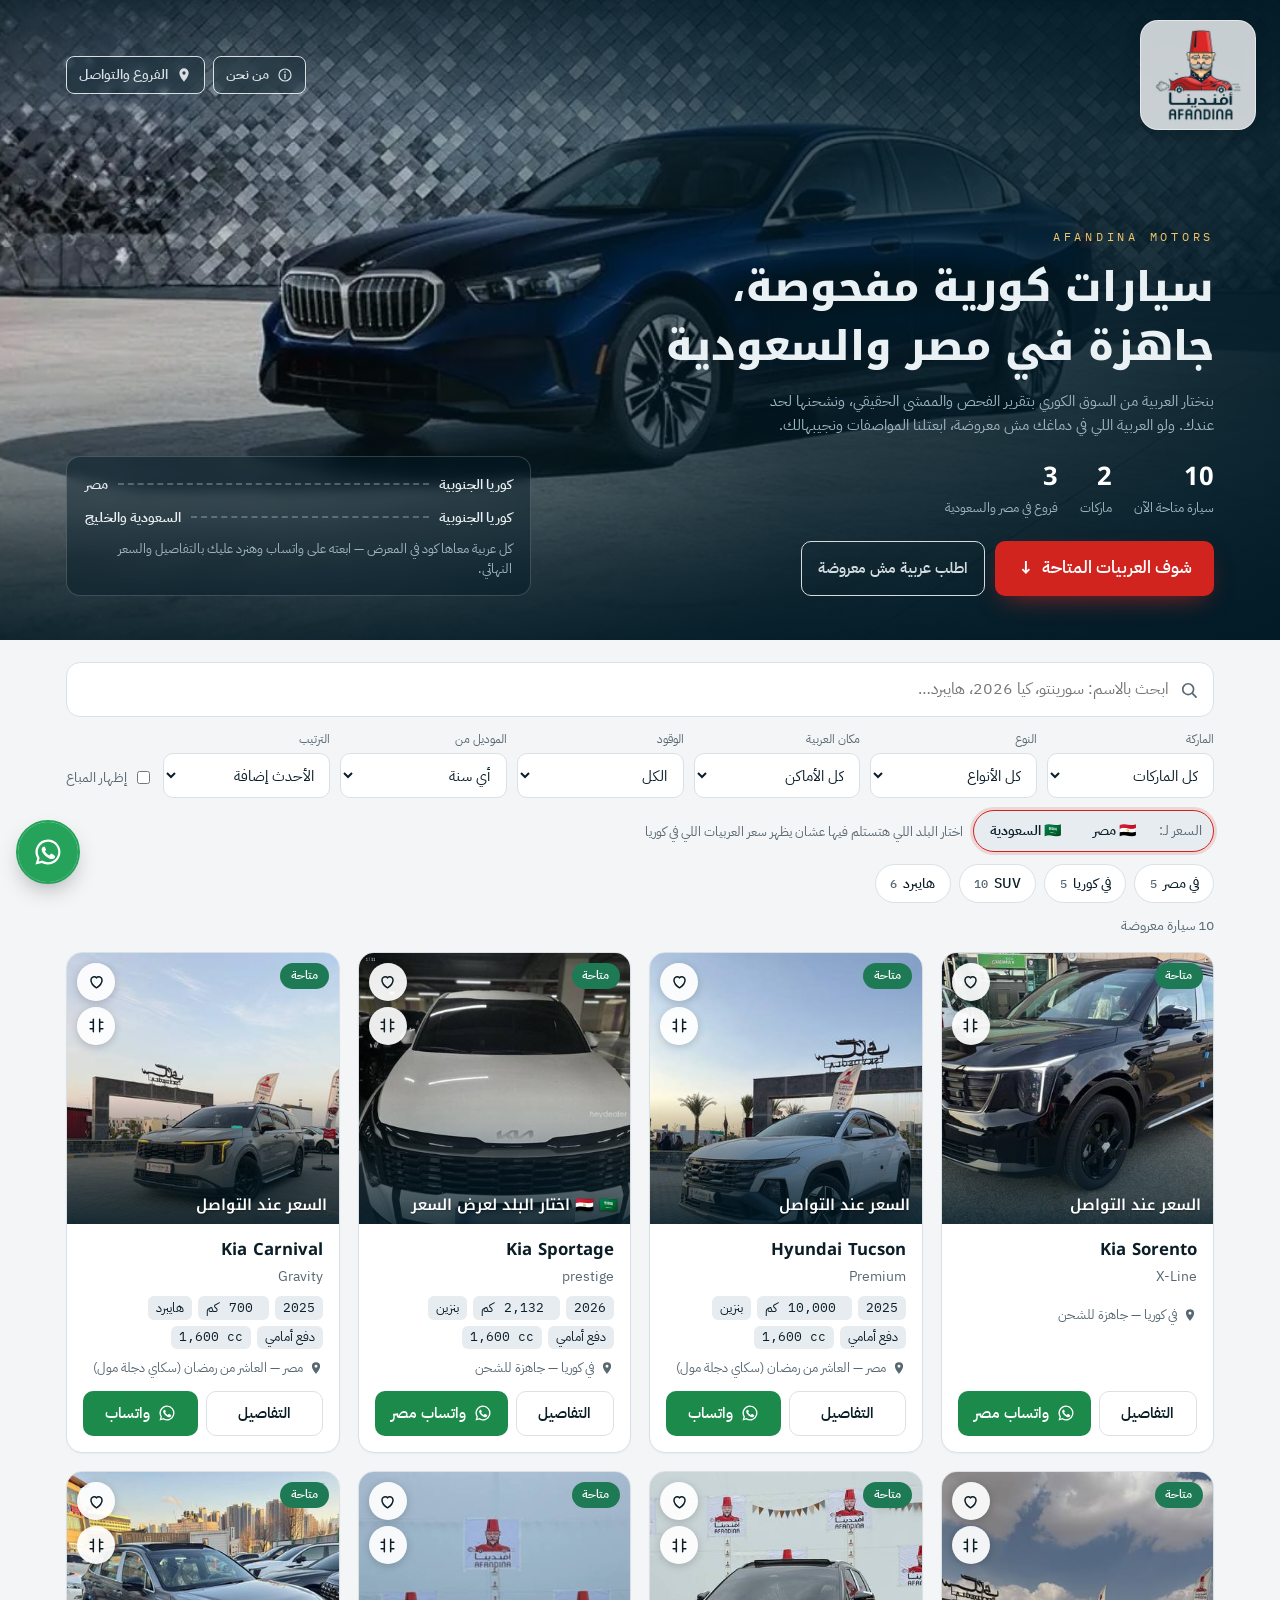
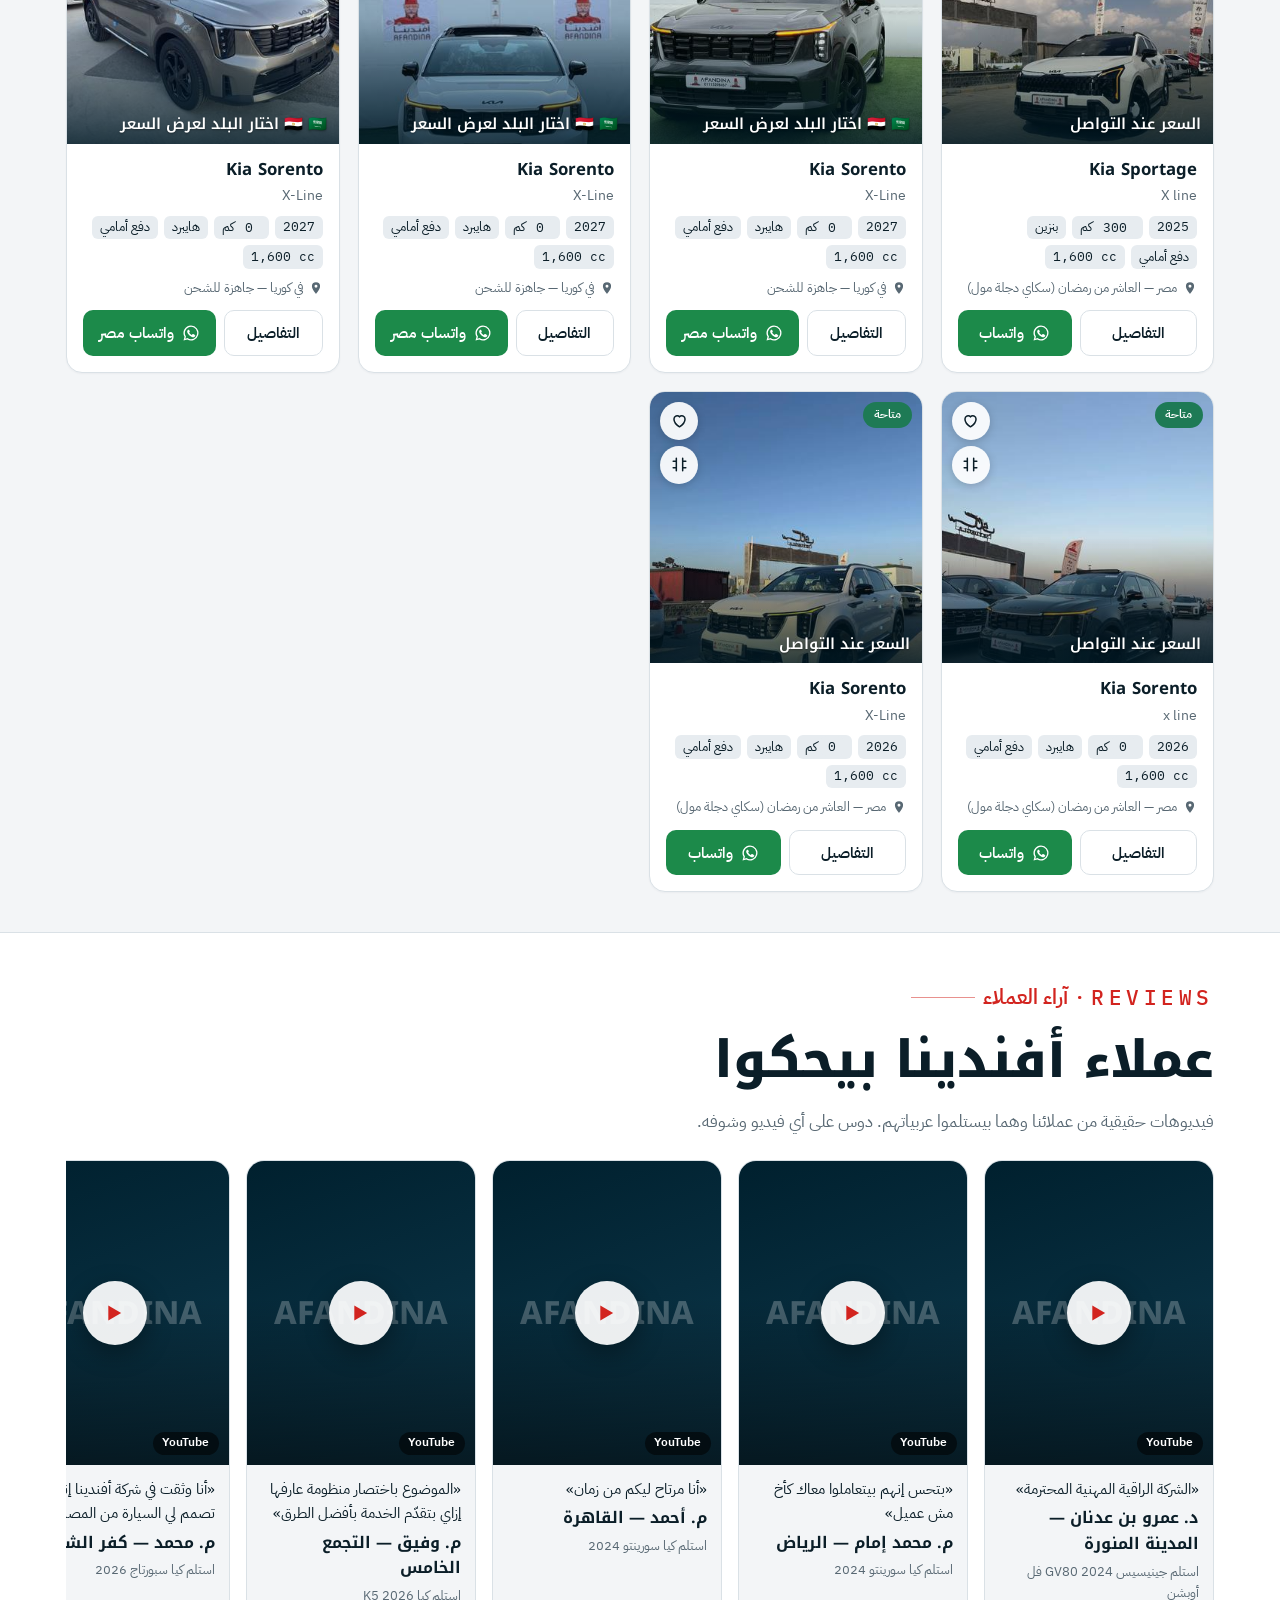
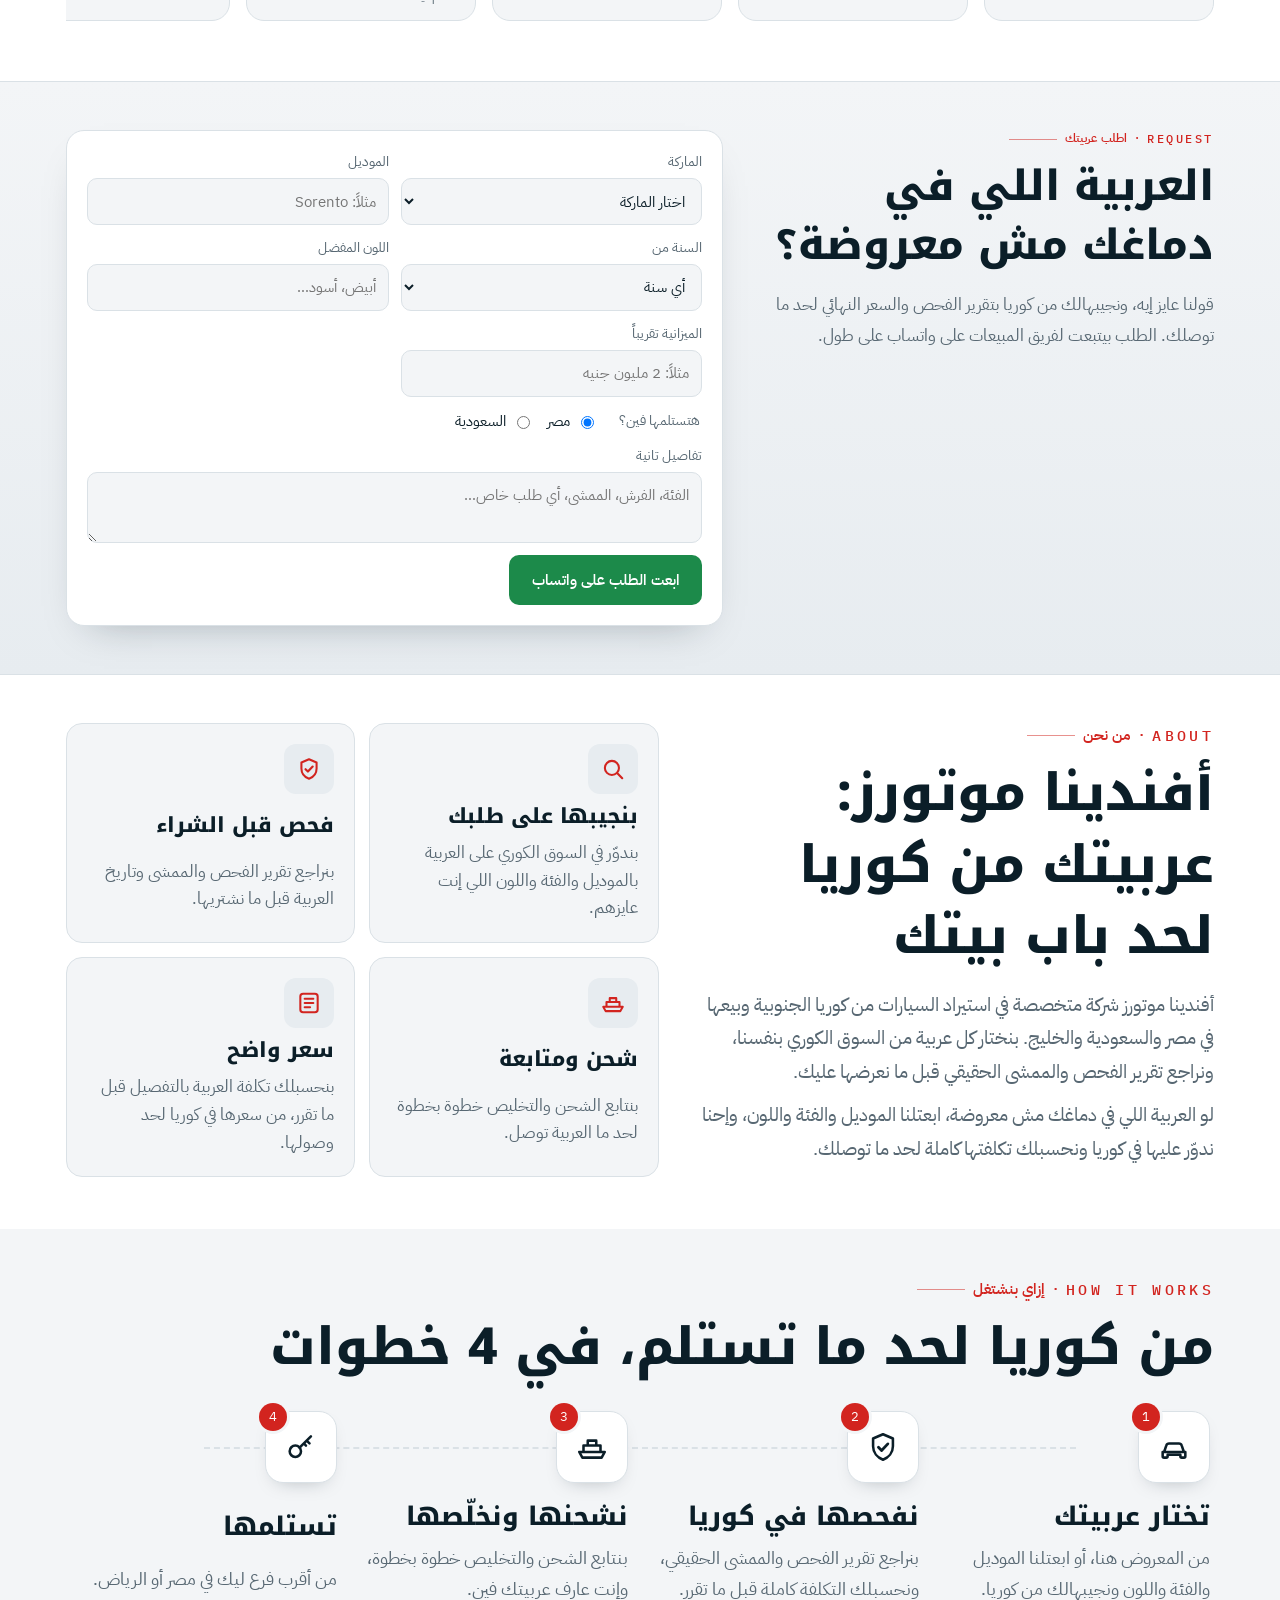
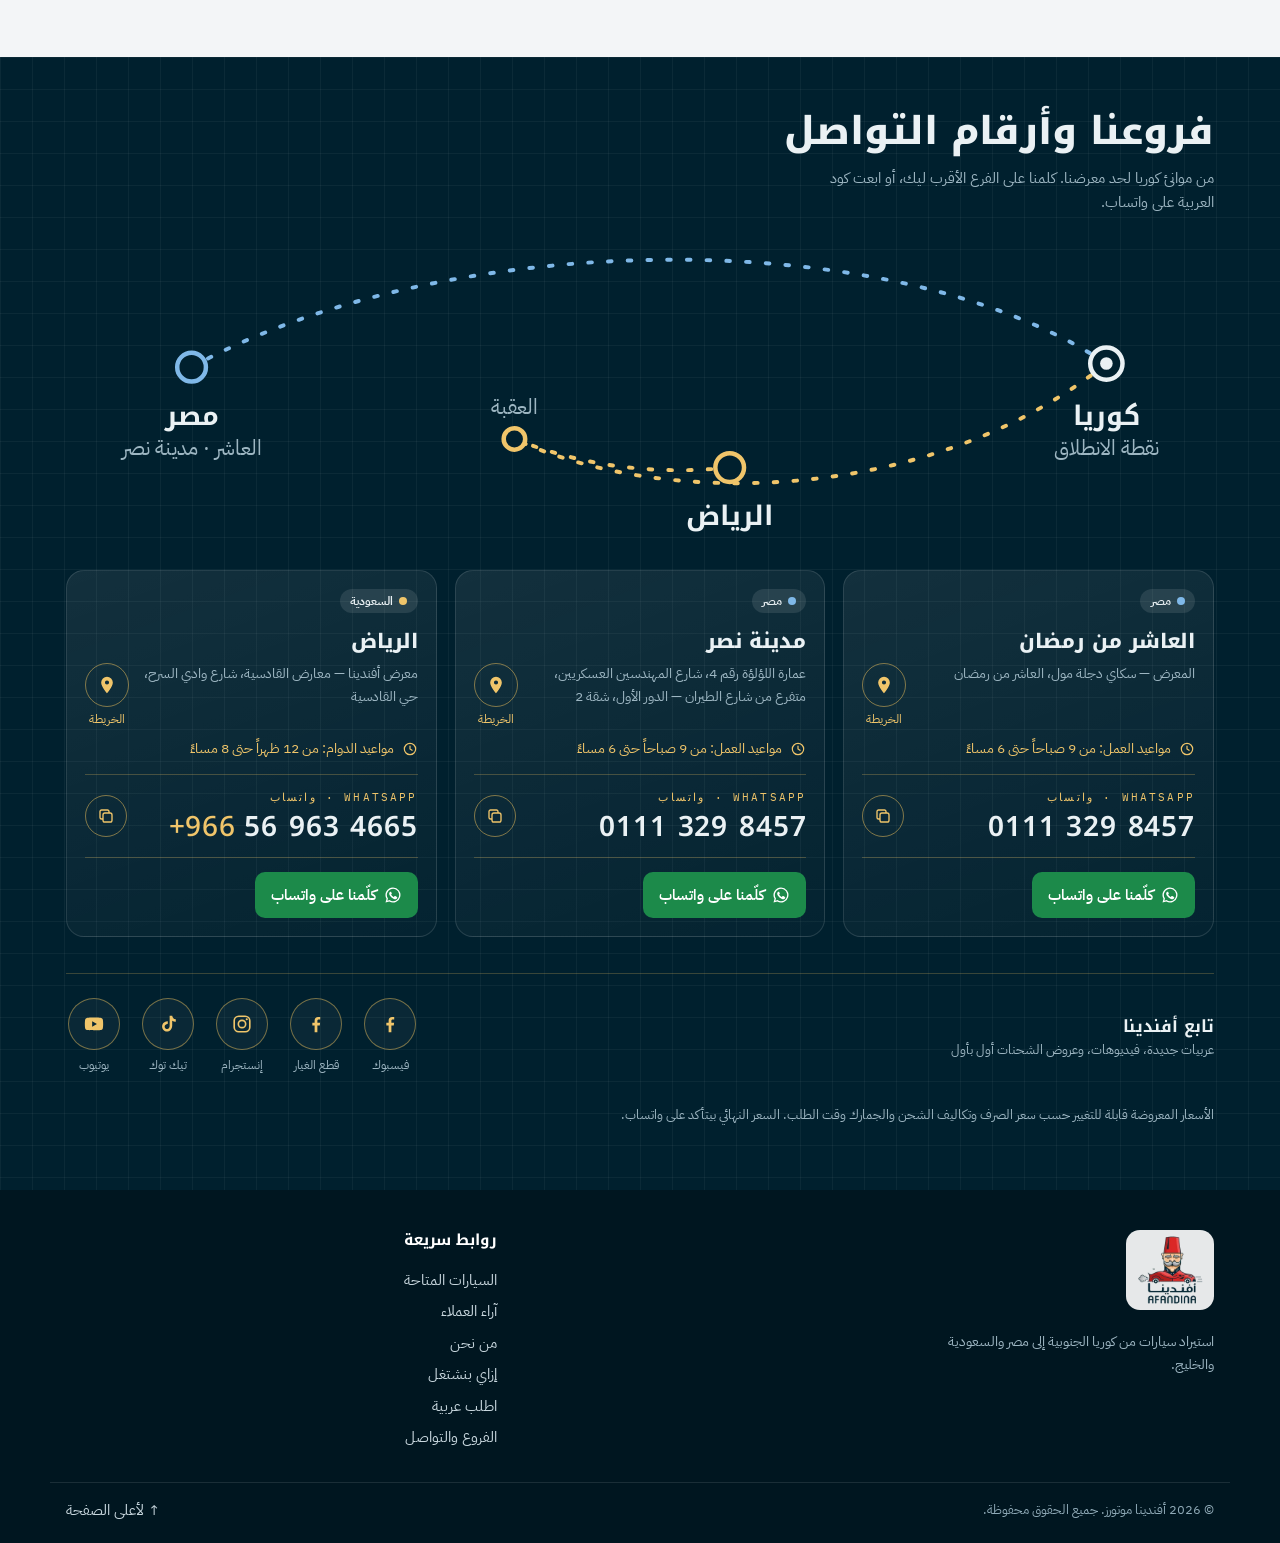
==== commit 877889a7: "Add black Sorento X-Line (Korea) and Hyundai Tucson 2025; Sportage details Co-Authored-By: Claude Op" ====
--- a/index.html
+++ b/index.html
@@ -1,4 +1,4 @@
-<!doctype html><html lang="ar" dir="rtl"><head><meta charset="utf-8"><meta name="viewport" content="width=device-width,initial-scale=1,viewport-fit=cover"><meta name="description" content="معرض أفندينا موتورز: سيارات كورية مفحوصة متاحة في مصر والسعودية — كيا، هيونداي، جينيسيس وغيرها. تواصل على واتساب."><meta property="og:title" content="أفندينا موتورز — معرض السيارات"><meta property="og:description" content="معرض أفندينا موتورز: سيارات كورية مفحوصة متاحة في مصر والسعودية — كيا، هيونداي، جينيسيس وغيرها. تواصل على واتساب."><meta property="og:image" content="https://afandinacars.com/assets/og-cover.jpg"><meta property="og:image:width" content="1200"><meta property="og:image:height" content="630"><meta property="og:type" content="website"><meta property="og:url" content="https://afandinacars.com/"><meta name="twitter:card" content="summary_large_image"><meta name="twitter:image" content="https://afandinacars.com/assets/og-cover.jpg"><meta name="theme-color" content="#002838"><link rel="apple-touch-icon" href="assets/apple-touch-icon.png"><link rel="manifest" href="manifest.webmanifest"><meta name="apple-mobile-web-app-capable" content="yes"><meta name="mobile-web-app-capable" content="yes"><meta name="apple-mobile-web-app-title" content="أفندينا"><base href="/"><title>أفندينا موتورز | سيارات كورية مفحوصة في مصر والسعودية</title><link rel="canonical" href="https://afandinacars.com/"><meta name="google-site-verification" content="xJOs4wAqrjDSPvfuxRlrdN_bTEex_lm_G-FJCN1y9n0"><meta name="google-site-verification" content="nUfveMpW1XCtvaza4jiRvvQbSfW8YXLcH7AOXUxS6VM"><link rel="icon" href="assets/logo.png"><link rel="preconnect" href="https://fonts.googleapis.com"><link rel="preconnect" href="https://fonts.gstatic.com" crossorigin><link rel="preload" as="image" href="assets/hero-bmw.webp" fetchpriority="high"><link rel="preload" as="image" href="assets/logo-t.webp"><link rel="stylesheet" href="https://fonts.googleapis.com/css2?family=Noto+Kufi+Arabic:wght@500;700;800&family=IBM+Plex+Sans+Arabic:wght@400;500;600&family=IBM+Plex+Mono:wght@500&display=swap"><style>:root{color-scheme:light;padding-top:env(safe-area-inset-top,0px);padding-bottom:env(safe-area-inset-bottom,0px)}body{margin:0;font:14px/1.5 system-ui,-apple-system,sans-serif}img{max-width:100%}[hidden]{display:none!important}</style><script defer src="https://static.cloudflareinsights.com/beacon.min.js" data-cf-beacon='{"token": "a8d65ec403f14ea3a96d7f4250d69be2"}'></script><script type="application/ld+json">{"@context": "https://schema.org", "@graph": [{"@type": "AutoDealer", "name": "أفندينا موتورز — AFANDINA MOTORS", "url": "https://afandinacars.com/", "logo": "https://afandinacars.com/assets/logo.png", "image": "https://afandinacars.com/assets/og-cover.jpg", "telephone": ["+201113298457", "+966569634665"], "address": [{"@type": "PostalAddress", "streetAddress": "سكاي دجلة مول", "addressLocality": "العاشر من رمضان", "addressCountry": "EG"}, {"@type": "PostalAddress", "streetAddress": "عمارة اللؤلؤة رقم 4، شارع المهندسين العسكريين، متفرع من شارع الطيران", "addressLocality": "مدينة نصر، القاهرة", "addressCountry": "EG"}, {"@type": "PostalAddress", "streetAddress": "معارض القادسية، شارع وادي السرح", "addressLocality": "الرياض", "addressCountry": "SA"}], "sameAs": ["https://www.facebook.com/share/1DxkQSqzT5/", "https://www.instagram.com/afandina.motors", "https://www.tiktok.com/@afandinamotors2024", "https://youtube.com/@afandinamotors"]}, {"@type": "ItemList", "name": "السيارات المتاحة", "itemListElement": [{"@type": "ListItem", "position": 1, "item": {"@type": "Car", "name": "Kia Sorento X-Line 2026", "brand": {"@type": "Brand", "name": "Kia"}, "model": "Sorento", "image": "https://afandinacars.com/assets/cars/19da50f18d264801ad50d835901597af.jpg", "url": "https://afandinacars.com/car/sorento-2026-white/", "offers": {"@type": "Offer", "availability": "https://schema.org/InStock", "url": "https://afandinacars.com/car/sorento-2026-white/"}, "vehicleModelDate": "2026", "color": "أبيض", "mileageFromOdometer": {"@type": "QuantitativeValue", "value": 0, "unitCode": "KMT"}}}, {"@type": "ListItem", "position": 2, "item": {"@type": "Car", "name": "Kia Sorento x line 2026", "brand": {"@type": "Brand", "name": "Kia"}, "model": "Sorento", "image": "https://afandinacars.com/assets/cars/43ab95d44a27b2aa62948ddee682f586.jpg", "url": "https://afandinacars.com/car/sorento-2026-green/", "offers": {"@type": "Offer", "availability": "https://schema.org/InStock", "url": "https://afandinacars.com/car/sorento-2026-green/"}, "vehicleModelDate": "2026", "color": "أخضر زيتي", "mileageFromOdometer": {"@type": "QuantitativeValue", "value": 0, "unitCode": "KMT"}}}, {"@type": "ListItem", "position": 3, "item": {"@type": "Car", "name": "Kia Sorento X-Line 2027", "brand": {"@type": "Brand", "name": "Kia"}, "model": "Sorento", "image": "https://afandinacars.com/assets/cars/a86e667fb2fdc34e46c632fde44c3a81.jpg", "url": "https://afandinacars.com/car/sorento-2026-gray/", "offers": {"@type": "Offer", "availability": "https://schema.org/InStock", "url": "https://afandinacars.com/car/sorento-2026-gray/", "price": 49257, "priceCurrency": "USD"}, "vehicleModelDate": "2027", "color": "عسلي (بركاني )", "mileageFromOdometer": {"@type": "QuantitativeValue", "value": 0, "unitCode": "KMT"}}}, {"@type": "ListItem", "position": 4, "item": {"@type": "Car", "name": "Kia Sorento X-Line 2027", "brand": {"@type": "Brand", "name": "Kia"}, "model": "Sorento", "image": "https://afandinacars.com/assets/cars/6d159d51b17b4562d4817f9e1289bab8.jpg", "url": "https://afandinacars.com/car/sorento-white-kr/", "offers": {"@type": "Offer", "availability": "https://schema.org/InStock", "url": "https://afandinacars.com/car/sorento-white-kr/", "price": 49257, "priceCurrency": "USD"}, "vehicleModelDate": "2027", "color": "أبيض", "mileageFromOdometer": {"@type": "QuantitativeValue", "value": 0, "unitCode": "KMT"}}}, {"@type": "ListItem", "position": 5, "item": {"@type": "Car", "name": "Kia Sorento X-Line 2027", "brand": {"@type": "Brand", "name": "Kia"}, "model": "Sorento", "image": "https://afandinacars.com/assets/cars/558a85103786271a51598d8d62f4f57d.jpg", "url": "https://afandinacars.com/car/sorento-darkgray-kr/", "offers": {"@type": "Offer", "availability": "https://schema.org/InStock", "url": "https://afandinacars.com/car/sorento-darkgray-kr/", "price": 49257, "priceCurrency": "USD"}, "vehicleModelDate": "2027", "color": "رمادي غامق", "mileageFromOdometer": {"@type": "QuantitativeValue", "value": 0, "unitCode": "KMT"}}}, {"@type": "ListItem", "position": 6, "item": {"@type": "Car", "name": "Kia Sportage X line 2025", "brand": {"@type": "Brand", "name": "Kia"}, "model": "Sportage", "image": "https://afandinacars.com/assets/cars/68e7fed8c5e02b10b0b34c352cf46ee2.jpg", "url": "https://afandinacars.com/car/cmwzigs07/", "offers": {"@type": "Offer", "availability": "https://schema.org/InStock", "url": "https://afandinacars.com/car/cmwzigs07/"}, "vehicleModelDate": "2025", "color": "ابيضّ", "mileageFromOdometer": {"@type": "QuantitativeValue", "value": 300, "unitCode": "KMT"}}}, {"@type": "ListItem", "position": 7, "item": {"@type": "Car", "name": "Kia Carnival Gravity 2025", "brand": {"@type": "Brand", "name": "Kia"}, "model": "Carnival", "image": "https://afandinacars.com/assets/cars/959f0ff72359bf7a8cbfa4af25c9d841.jpg", "url": "https://afandinacars.com/car/cmwzir54k/", "offers": {"@type": "Offer", "availability": "https://schema.org/InStock", "url": "https://afandinacars.com/car/cmwzir54k/"}, "vehicleModelDate": "2025", "color": "أسمنتي", "mileageFromOdometer": {"@type": "QuantitativeValue", "value": 700, "unitCode": "KMT"}}}, {"@type": "ListItem", "position": 8, "item": {"@type": "Car", "name": "Kia Sportage prestige 2026", "brand": {"@type": "Brand", "name": "Kia"}, "model": "Sportage", "image": "https://afandinacars.com/assets/cars/22b5851de670694fd4d35c2cf19e1611.jpg", "url": "https://afandinacars.com/car/sportage-white-kr/", "offers": {"@type": "Offer", "availability": "https://schema.org/InStock", "url": "https://afandinacars.com/car/sportage-white-kr/", "price": 29467, "priceCurrency": "USD"}, "vehicleModelDate": "2026", "color": "أبيض", "mileageFromOdometer": {"@type": "QuantitativeValue", "value": 2132, "unitCode": "KMT"}}}]}]}</script></head><body><title>معرض أفندينا موتورز</title>
+<!doctype html><html lang="ar" dir="rtl"><head><meta charset="utf-8"><meta name="viewport" content="width=device-width,initial-scale=1,viewport-fit=cover"><meta name="description" content="معرض أفندينا موتورز: سيارات كورية مفحوصة متاحة في مصر والسعودية — كيا، هيونداي، جينيسيس وغيرها. تواصل على واتساب."><meta property="og:title" content="أفندينا موتورز — معرض السيارات"><meta property="og:description" content="معرض أفندينا موتورز: سيارات كورية مفحوصة متاحة في مصر والسعودية — كيا، هيونداي، جينيسيس وغيرها. تواصل على واتساب."><meta property="og:image" content="https://afandinacars.com/assets/og-cover.jpg"><meta property="og:image:width" content="1200"><meta property="og:image:height" content="630"><meta property="og:type" content="website"><meta property="og:url" content="https://afandinacars.com/"><meta name="twitter:card" content="summary_large_image"><meta name="twitter:image" content="https://afandinacars.com/assets/og-cover.jpg"><meta name="theme-color" content="#002838"><link rel="apple-touch-icon" href="assets/apple-touch-icon.png"><link rel="manifest" href="manifest.webmanifest"><meta name="apple-mobile-web-app-capable" content="yes"><meta name="mobile-web-app-capable" content="yes"><meta name="apple-mobile-web-app-title" content="أفندينا"><base href="/"><title>أفندينا موتورز | سيارات كورية مفحوصة في مصر والسعودية</title><link rel="canonical" href="https://afandinacars.com/"><meta name="google-site-verification" content="xJOs4wAqrjDSPvfuxRlrdN_bTEex_lm_G-FJCN1y9n0"><meta name="google-site-verification" content="nUfveMpW1XCtvaza4jiRvvQbSfW8YXLcH7AOXUxS6VM"><link rel="icon" href="assets/logo.png"><link rel="preconnect" href="https://fonts.googleapis.com"><link rel="preconnect" href="https://fonts.gstatic.com" crossorigin><link rel="preload" as="image" href="assets/hero-bmw.webp" fetchpriority="high"><link rel="preload" as="image" href="assets/logo-t.webp"><link rel="stylesheet" href="https://fonts.googleapis.com/css2?family=Noto+Kufi+Arabic:wght@500;700;800&family=IBM+Plex+Sans+Arabic:wght@400;500;600&family=IBM+Plex+Mono:wght@500&display=swap"><style>:root{color-scheme:light;padding-top:env(safe-area-inset-top,0px);padding-bottom:env(safe-area-inset-bottom,0px)}body{margin:0;font:14px/1.5 system-ui,-apple-system,sans-serif}img{max-width:100%}[hidden]{display:none!important}</style><script defer src="https://static.cloudflareinsights.com/beacon.min.js" data-cf-beacon='{"token": "a8d65ec403f14ea3a96d7f4250d69be2"}'></script><script type="application/ld+json">{"@context": "https://schema.org", "@graph": [{"@type": "AutoDealer", "name": "أفندينا موتورز — AFANDINA MOTORS", "url": "https://afandinacars.com/", "logo": "https://afandinacars.com/assets/logo.png", "image": "https://afandinacars.com/assets/og-cover.jpg", "telephone": ["+201113298457", "+966569634665"], "address": [{"@type": "PostalAddress", "streetAddress": "سكاي دجلة مول", "addressLocality": "العاشر من رمضان", "addressCountry": "EG"}, {"@type": "PostalAddress", "streetAddress": "عمارة اللؤلؤة رقم 4، شارع المهندسين العسكريين، متفرع من شارع الطيران", "addressLocality": "مدينة نصر، القاهرة", "addressCountry": "EG"}, {"@type": "PostalAddress", "streetAddress": "معارض القادسية، شارع وادي السرح", "addressLocality": "الرياض", "addressCountry": "SA"}], "sameAs": ["https://www.facebook.com/share/1DxkQSqzT5/", "https://www.instagram.com/afandina.motors", "https://www.tiktok.com/@afandinamotors2024", "https://youtube.com/@afandinamotors"]}, {"@type": "ItemList", "name": "السيارات المتاحة", "itemListElement": [{"@type": "ListItem", "position": 1, "item": {"@type": "Car", "name": "Kia Sorento X-Line 2026", "brand": {"@type": "Brand", "name": "Kia"}, "model": "Sorento", "image": "https://afandinacars.com/assets/cars/19da50f18d264801ad50d835901597af.jpg", "url": "https://afandinacars.com/car/sorento-2026-white/", "offers": {"@type": "Offer", "availability": "https://schema.org/InStock", "url": "https://afandinacars.com/car/sorento-2026-white/"}, "vehicleModelDate": "2026", "color": "أبيض", "mileageFromOdometer": {"@type": "QuantitativeValue", "value": 0, "unitCode": "KMT"}}}, {"@type": "ListItem", "position": 2, "item": {"@type": "Car", "name": "Kia Sorento x line 2026", "brand": {"@type": "Brand", "name": "Kia"}, "model": "Sorento", "image": "https://afandinacars.com/assets/cars/43ab95d44a27b2aa62948ddee682f586.jpg", "url": "https://afandinacars.com/car/sorento-2026-green/", "offers": {"@type": "Offer", "availability": "https://schema.org/InStock", "url": "https://afandinacars.com/car/sorento-2026-green/"}, "vehicleModelDate": "2026", "color": "أخضر زيتي", "mileageFromOdometer": {"@type": "QuantitativeValue", "value": 0, "unitCode": "KMT"}}}, {"@type": "ListItem", "position": 3, "item": {"@type": "Car", "name": "Kia Sorento X-Line 2027", "brand": {"@type": "Brand", "name": "Kia"}, "model": "Sorento", "image": "https://afandinacars.com/assets/cars/a86e667fb2fdc34e46c632fde44c3a81.jpg", "url": "https://afandinacars.com/car/sorento-2026-gray/", "offers": {"@type": "Offer", "availability": "https://schema.org/InStock", "url": "https://afandinacars.com/car/sorento-2026-gray/", "price": 49257, "priceCurrency": "USD"}, "vehicleModelDate": "2027", "color": "عسلي (بركاني )", "mileageFromOdometer": {"@type": "QuantitativeValue", "value": 0, "unitCode": "KMT"}}}, {"@type": "ListItem", "position": 4, "item": {"@type": "Car", "name": "Kia Sorento X-Line 2027", "brand": {"@type": "Brand", "name": "Kia"}, "model": "Sorento", "image": "https://afandinacars.com/assets/cars/6d159d51b17b4562d4817f9e1289bab8.jpg", "url": "https://afandinacars.com/car/sorento-white-kr/", "offers": {"@type": "Offer", "availability": "https://schema.org/InStock", "url": "https://afandinacars.com/car/sorento-white-kr/", "price": 49257, "priceCurrency": "USD"}, "vehicleModelDate": "2027", "color": "أبيض", "mileageFromOdometer": {"@type": "QuantitativeValue", "value": 0, "unitCode": "KMT"}}}, {"@type": "ListItem", "position": 5, "item": {"@type": "Car", "name": "Kia Sorento X-Line 2027", "brand": {"@type": "Brand", "name": "Kia"}, "model": "Sorento", "image": "https://afandinacars.com/assets/cars/558a85103786271a51598d8d62f4f57d.jpg", "url": "https://afandinacars.com/car/sorento-darkgray-kr/", "offers": {"@type": "Offer", "availability": "https://schema.org/InStock", "url": "https://afandinacars.com/car/sorento-darkgray-kr/", "price": 49257, "priceCurrency": "USD"}, "vehicleModelDate": "2027", "color": "رمادي غامق", "mileageFromOdometer": {"@type": "QuantitativeValue", "value": 0, "unitCode": "KMT"}}}, {"@type": "ListItem", "position": 6, "item": {"@type": "Car", "name": "Kia Sportage X line 2025", "brand": {"@type": "Brand", "name": "Kia"}, "model": "Sportage", "image": "https://afandinacars.com/assets/cars/68e7fed8c5e02b10b0b34c352cf46ee2.jpg", "url": "https://afandinacars.com/car/cmwzigs07/", "offers": {"@type": "Offer", "availability": "https://schema.org/InStock", "url": "https://afandinacars.com/car/cmwzigs07/"}, "vehicleModelDate": "2025", "color": "ابيضّ", "mileageFromOdometer": {"@type": "QuantitativeValue", "value": 300, "unitCode": "KMT"}}}, {"@type": "ListItem", "position": 7, "item": {"@type": "Car", "name": "Kia Carnival Gravity 2025", "brand": {"@type": "Brand", "name": "Kia"}, "model": "Carnival", "image": "https://afandinacars.com/assets/cars/959f0ff72359bf7a8cbfa4af25c9d841.jpg", "url": "https://afandinacars.com/car/cmwzir54k/", "offers": {"@type": "Offer", "availability": "https://schema.org/InStock", "url": "https://afandinacars.com/car/cmwzir54k/"}, "vehicleModelDate": "2025", "color": "أسمنتي", "mileageFromOdometer": {"@type": "QuantitativeValue", "value": 700, "unitCode": "KMT"}}}, {"@type": "ListItem", "position": 8, "item": {"@type": "Car", "name": "Kia Sportage prestige 2026", "brand": {"@type": "Brand", "name": "Kia"}, "model": "Sportage", "image": "https://afandinacars.com/assets/cars/22b5851de670694fd4d35c2cf19e1611.jpg", "url": "https://afandinacars.com/car/sportage-white-kr/", "offers": {"@type": "Offer", "availability": "https://schema.org/InStock", "url": "https://afandinacars.com/car/sportage-white-kr/", "price": 29467, "priceCurrency": "USD"}, "vehicleModelDate": "2026", "color": "أبيض", "mileageFromOdometer": {"@type": "QuantitativeValue", "value": 2132, "unitCode": "KMT"}}}, {"@type": "ListItem", "position": 9, "item": {"@type": "Car", "name": "Hyundai Tucson Premium 2025", "brand": {"@type": "Brand", "name": "Hyundai"}, "model": "Tucson", "image": "https://afandinacars.com/assets/cars/b63b3b4a2818caf459188e6f39980def.jpg", "url": "https://afandinacars.com/car/cmx0eocx0/", "offers": {"@type": "Offer", "availability": "https://schema.org/InStock", "url": "https://afandinacars.com/car/cmx0eocx0/"}, "vehicleModelDate": "2025", "color": "ابيض", "mileageFromOdometer": {"@type": "QuantitativeValue", "value": 10000, "unitCode": "KMT"}}}, {"@type": "ListItem", "position": 10, "item": {"@type": "Car", "name": "Kia Sorento X-Line", "brand": {"@type": "Brand", "name": "Kia"}, "model": "Sorento", "image": "https://afandinacars.com/assets/cars/d8212dd53fa903e6a57ca1b2ecae90d6.jpg", "url": "https://afandinacars.com/car/sorento-black-kr/", "offers": {"@type": "Offer", "availability": "https://schema.org/InStock", "url": "https://afandinacars.com/car/sorento-black-kr/"}, "color": "أسود"}}]}]}</script></head><body><title>معرض أفندينا موتورز</title>
 <meta name="claude:viewport-fit-sides" content="cover">
 
 <style id="page-style">
@@ -863,7 +863,7 @@
     <div class="dlg-body" id="mBody"></div>
   </dialog>
 </template>
-<script type="application/json" id="inventory">{"cars":[{"id":"sorento-2026-white","brand":"Kia","model":"Sorento","trim":"X-Line","year":2026,"km":0,"body":"suv","cc":1600,"hp":235,"fuel":"hybrid","trans":"6 سرعات اتوماتيك عادي","drive":"fwd","seats":7,"color":"أبيض","interior":"بني (كاميل)","inspection":"زيرو","branch":"eg-10r","status":"available","price":null,"currency":"EGP","note":"متاحة في معرض العاشر من رمضان (سكاي دجلة مول).\nمن الكماليات:\nsorento 2026 x line \n سقف بانوراما، نظام صوت KRELL، فرش جلد بني، كراسي كهربا، مرآة داخلية رقمية، ستائر شمس للأبواب الخلفية.","photos":[{"id":"19da50f18d264801ad50d835901597af","t":"8bda9a3cb3f14383ca7bf97d593104a9"},{"id":"bd781a83b6c520106a20424444410360","t":"4022526edcb5d9b8a8e27a04df5efa82"},{"id":"4ab4bd39d812f7a5aefc55ed2284dbc3","t":"a9c3b75fcfed76462437f89c9b3defb4"},{"id":"eca45726c385d3aa11df32fff9e9bad4","t":"547716cc34dd8b7dabc211e676da5f45"},{"id":"6c90938c17bcc32f91354805bc3a1658","t":"63288d042c72023666791469cd5c76e0"},{"id":"e00ef68850417dc829a5e86c152dbbd7","t":"cd3f347555986f1f9a504638ca0ba636"},{"id":"04026d96f1ed17ab4564c78dca68f8cc","t":"a1a3c783730215d336d9f8c3a9e2fd80"},{"id":"9a3e6c537478fc6db459b5b9815d3b23","t":"733c426de7b95fde56195211902ba2f7"},{"id":"4dac11f22e7ad164ef1140afc6cc39a7","t":"f7ac90235611870c60451c55540ea1dc"},{"id":"bf1ea337cbd0aacb2eadcb0e80e9b332","t":"a104c078c34af16d09dbc36a3ebc497b"},{"id":"1c11cbad9ff2338d2cd276b4117fe49f","t":"ab951c7f2eff8f9c62d63874cb3b1e9d"},{"id":"d1acf962fad575d6654451af18c972db","t":"c47825fbf8f03dd7fda72971f744b9ce"},{"id":"9a0cdc64a2d008bb5e0301e4bdfb303c","t":"531f8bbafe288d2847aeaf4f903e063f"}],"added":6,"sample":false,"addedAt":"2026-11-26"},{"id":"sorento-2026-green","brand":"Kia","model":"Sorento","trim":"x line","year":2026,"km":0,"body":"suv","cc":1600,"hp":235,"fuel":"hybrid","trans":"6 سرعات اتوماتيك عادي","drive":"fwd","seats":7,"color":"أخضر زيتي","interior":"بني (كاميل)","inspection":"زيرو","branch":"eg-10r","status":"available","price":null,"currency":"EGP","note":"متاحة في معرض العاشر من رمضان (سكاي دجلة مول).\nمن الكماليات:\nsorento 2026 x line \n سقف بانوراما، نظام صوت KRELL، فرش جلد بني، كراسي كهربا، مرآة داخلية رقمية، كاميرات 360، ستائر شمس للأبواب الخلفية.","photos":[{"id":"43ab95d44a27b2aa62948ddee682f586","t":"8c3022111807f1dc4c4c7ed20efb70a6"},{"id":"0aaef93264c398697526783381b3a6cd","t":"fecd2752dbb50686f44e654bbcdb900a"},{"id":"3b6bdda81fc632f7f0907ad8fbe4f626","t":"9772373f0d47af949edbeb78b187819a"},{"id":"4866fb884111f42f9c29c7d861e7846a","t":"dcece3feff65d9f3cd8e6848f90fd07b"},{"id":"f56c2d4661faee4006a6db72feac4523","t":"896d72e0ebb58074ac53c572273da8f6"},{"id":"f93dc6342b482f538e815741ba7911a4","t":"6afa0d790aebcb2655f809a569b7a3af"},{"id":"d22748db71db97d556792074ff137671","t":"6ecd58f239ab9693bbc9ffdbf0c0f961"},{"id":"730b92ce46c4b7d13092009b5ff82cb2","t":"b30196e9608fbaba8caafefd9b73e574"},{"id":"d711773c8213b4c2767aaf21b037611b","t":"f9ac1761d4a41fc93bdc59c97e3e2136"},{"id":"5990f2741a6e65a27c4df7dac93fab32","t":"83d9038c8da61c8f8f4f8dc38f929dcd"},{"id":"3588814c7c28ea8f6bc8b3eb4ffbca93","t":"efee15a43e164671ddc9d78aa4550f2d"}],"added":7,"sample":false,"addedAt":"2026-11-26"},{"id":"sorento-2026-gray","brand":"Kia","model":"Sorento","trim":"X-Line","year":2027,"km":0,"body":"suv","cc":1600,"hp":235,"fuel":"hybrid","trans":"6 سرعات اتوماتيك عادي","drive":"fwd","seats":7,"color":"عسلي (بركاني )","interior":"بني (كاميل)","inspection":"","branch":"kr","status":"available","price":49257,"currency":"USD","note":"العربية في كوريا وجاهزة للشحن لمصر أو السعودية.\n\nSORENTO 2027 X LINE \n الكماليات: سقف بانوراما، فرش جلد بني، شاشتين منحنيتين، شاشة عرض على الزجاج (HUD)، صف تالت (7 ركاب).","photos":[{"id":"a86e667fb2fdc34e46c632fde44c3a81","t":"32fb87f4869fe47ef7ac3c6a41e3a381"},{"id":"9aca2f90ad04a27f35ca40a603ba41f0","t":"e2d2d86b78c4584f304621064a4209ef"},{"id":"91438884c2889c0ce544e17de9f73b71","t":"5e985dd15c53e464975ec27be749918a"},{"id":"c8161944109e314e990411181382bdf6","t":"bb17dce991a67a0b4e634c4499c20da4"},{"id":"4b48b09fa577697e55c0470f2b360742","t":"730b98d19733da38442a898c67ba6acd"},{"id":"3647b690c1456adef0c747eb6f541054","t":"34cc555d21750367375bf9186027fd7f"},{"id":"84c044e781dec12e19aad0eaaaede2e7","t":"199b28bb9a527ce0ec60aa67fae49236"},{"id":"e06482425afb95ff50fd22cbb69a7452","t":"ec5ffa36703f1c22763e95b4d703803b"},{"id":"394d9fcbea8f21b05cc1e2660db5a66a","t":"3f6c6b1c0e75e916f855031bd5e53bbf"},{"id":"63a2b91f5e5140f7e9eef13d9ced2759","t":"9b8326f2df48a5587655b11df7c17afb"}],"added":8,"sample":false,"addedAt":"2026-11-27","video":"https://youtu.be/E3MGYYoGwWs?si=Mim_baWidiahU3V1","report":[],"prices":{"eg":{"price":49257,"currency":"USD","note":""},"sa":{"price":222517,"currency":"SAR","note":"شامل التوصيل للرياض"}}},{"id":"sorento-white-kr","brand":"Kia","model":"Sorento","trim":"X-Line","year":2027,"km":0,"body":"suv","cc":1600,"hp":235,"fuel":"hybrid","trans":"6 سرعات اتوماتيك عادي","drive":"fwd","seats":7,"color":"أبيض","interior":"بني (كاميل)","inspection":"","branch":"kr","status":"available","price":49257,"currency":"USD","note":"العربية في كوريا وجاهزة للشحن لمصر أو السعودية.\n\nSORENTO 2027 X LINE\n\nالكماليات: سقف بانوراما، فرش جلد بني، نظام صوت KRELL، كاميرا 360، مفتاح رقمي (Digital Key 2)، صف تالت (7 ركاب).","photos":[{"id":"6d159d51b17b4562d4817f9e1289bab8","t":"dc1003b3a77be6936906c7c309214976"},{"id":"def9ac25a3b4750263ae254fc733a10c","t":"a7daabb0ce839f07631b40bf86fd1a0f"},{"id":"83e868c95d239480c56e7b974da0091c","t":"fcfdf123093620cee306b772ce654985"},{"id":"0381ef1090ed187a5f4fd29246d39088","t":"e86dc8feef671353c79e6df883211eb3"},{"id":"2b25f35e90a8cc4fbee5206b57f9fb0f","t":"50f6e969871ea279bbd719f55d9b95fd"},{"id":"2acad13de4fb3669e8fcf155702e6f3a","t":"5fc23860b58e12e6f3fdd98384151d49"},{"id":"253602575a118754c550a945fe8b180e","t":"14d85729207ce3a2bf1bb6babba31dab"},{"id":"25e63f51b17465ed757527a88ca7eec1","t":"44808cf92093a27d36f93b95711891ff"},{"id":"7fa8e7073a3afcc24f854284a3264705","t":"ba72f199e6f15e3773efb67ab8dca002"},{"id":"1639eb5c8ebe37416cad07d671760364","t":"ab40646c8c9e33b6e50ef9f4ab6c0b37"},{"id":"7a2527cfcfb6dae96458b937c1296bf2","t":"d18f1e006069a48dbdb2973b2b872a2d"}],"added":9,"sample":false,"addedAt":"2026-11-27","video":"https://www.facebook.com/share/r/1JNY3FPqJN/","report":[],"prices":{"eg":{"price":49257,"currency":"USD","note":""},"sa":{"price":222517,"currency":"SAR","note":"شامل التوصيل للرياض"}}},{"id":"sorento-darkgray-kr","brand":"Kia","model":"Sorento","trim":"X-Line","year":2027,"km":0,"body":"suv","cc":1600,"hp":235,"fuel":"hybrid","trans":"6 سرعات اتوماتيك عادي","drive":"fwd","seats":7,"color":"رمادي غامق","interior":"بني (كاميل)","inspection":"","branch":"kr","status":"available","price":49257,"currency":"USD","note":"العربية في كوريا وجاهزة للشحن لمصر أو السعودية.\n\nSORENTO 2027 X LINE \n\nالكماليات: سقف بانوراما، فرش جلد بني، نظام صوت KRELL، كاميرا 360، شاشتين منحنيتين، عتب جانبي ، صف تالت (7 ركاب).","photos":[{"id":"558a85103786271a51598d8d62f4f57d","t":"9156f8671477862038ae0400b72e12b1"},{"id":"49d764de2ad5d3e17eef50885df12e25","t":"780f548f8735d3b1fb0f12286a6b340b"},{"id":"b0e212de7fcd4a36699bab77f370bd59","t":"5bc80361ea96ff30f6e9218e2f651eb7"},{"id":"c32ebb3f24e12e30da758296f2a0a775","t":"2825ea57e55a8c172c066effc4ce989e"},{"id":"f01e5969ad63696bfa14947c51309943","t":"86c54995a956f13198461f81601c9f7b"},{"id":"42427296eec060023c5b101bec444d2b","t":"dad03ffac709b0e218ab54301cf166fb"},{"id":"e3877417ee99e4ca4be9f6868f08b18e","t":"cc20f4e7b641c2a32e949ad6b1338cd7"},{"id":"199fd28658882a1518031b90f25fb40a","t":"68eba6f597fcd637e8f77d3828a24fcc"},{"id":"5d20d2d93fd508d0948d79e09186f6cc","t":"8e52488db928c02266ede31eef214c50"},{"id":"9c58176eeebdc9a37ed39d1d73b79125","t":"b299827f9cda9c9500cc9ce43cbd8f46"},{"id":"80f6a747d5e30b772f0d2fa3b41c71c4","t":"de4ab3be0f3d74703523b44a268ea2e0"}],"added":10,"sample":false,"addedAt":"2026-11-27","video":"","report":[],"prices":{"eg":{"price":49257,"currency":"USD","note":""},"sa":{"price":222517,"currency":"SAR","note":"شامل التوصيل للرياض"}}},{"id":"cmwzigs07","brand":"Kia","model":"Sportage","trim":"X line","year":2025,"km":300,"body":"suv","cc":1600,"hp":180,"fuel":"petrol","trans":"8 سرعات آيسين ياباني تبريد زيت","drive":"fwd","seats":5,"color":"ابيضّ","interior":"جملي","inspection":"زيرو","branch":"eg-10r","status":"available","price":null,"currency":"EGP","note":"🔥 KIA SPORTAGE 2025 X-LINE | Korean Version 🇰🇷\n\nالشكل الجديد Facelift – أعلى فئة بتصميم رياضي يجمع بين الفخامة والقوة والتكنولوجيا الحديثة.\n\n⚙️ المواصفات الميكانيكية:\n\n- محرك 1600 CC Turbo GDI\n- قوة 180 حصان\n- عزم دوران 265 نيوتن متر\n- 4 سلندرات\n- ناقل حركة أوتوماتيك 8 سرعات AT\n- قاعدة عجلات 2755 مم\n- طول السيارة 4685 مم\n\n💎 التجهيزات الداخلية والخارجية:\n\n- تصميم رياضي خاص بفئة X-Line\n- جنوط رياضية سوداء 19 بوصة\n- شاشتان منحنيتان 12.3 بوصة لكل شاشة\n- إضاءة خارجية Full LED\n- مقاعد كهربائية\n- تبريد وتدفئة المقاعد الأمامية\n- تدفئة المقاعد الخلفية\n- ذاكرة مقعد السائق\n- إضاءة داخلية Ambient Light\n- عرض البيانات على الزجاج الأمامي HUD\n- تشغيل السيارة بالبصمة\n- تشغيل عن بُعد\n- شحن لاسلكي للهاتف\n- شنطة خلفية كهربائية\n- سقف داخلي شامواه أسود\n\n🛡️ أنظمة الأمان والقيادة:\n\n- مثبت سرعة تكيفي Smart Cruise Control\n- نظام الحفاظ على المسار\n- نظام تفادي التصادم الأمامي\n- 8 وسائد هوائية\n- حساسات أمامية وخلفية\n- Auto Hold\n- فرامل يد إلكترونية\n\n✨ تجهيزات إضافية حسب الأوبشن:\n\n- فتحة سقف بانوراما\n- كاميرات 360 درجة\n- نظام مراقبة النقاط العمياء\n- نظام صوت Harman Kardon\n- ركن ذكي عن بُعد\n\nالسبورتاج الكوري.. أداء أقوى، مساحة أكبر، وتكنولوجيا تليق بيك.","video":"https://www.facebook.com/share/v/1KXsRNEZRe/?mibextid=wwXIfr","photos":[{"id":"68e7fed8c5e02b10b0b34c352cf46ee2","t":"7eeb75c17ebd0ecefdd4f260ca3caa4a"},{"id":"4b55ef2d0766140641360c8d926ca1d6","t":"a403297dccdf33c72a1fef9cb12e0b06"},{"id":"80143394cec22e7f740447b83c2680f1","t":"c77d17f4ca7c60220de753c1fae51f06"},{"id":"3b99c081b439f8c55fff9f9a2cb2f4ab","t":"86196acbe581765540e59673367137df"},{"id":"319bcee1dfd1a58cb4aa959c41243b89","t":"2c85ee26c136af551f41ec7327670636"},{"id":"95899efb082693e4f55dee052d5dcb4b","t":"696c1e725d88ec606c29d1c125251cdc"},{"id":"55d506f0632bb7207c34d01e7a915c3a","t":"a2827d2f419ad87b7176e8c55041b8f6"},{"id":"9635dbf71dd2c177fc10d4d99bfeae69","t":"9fb057b7b10f47364413d13b71a2d13c"},{"id":"b600b719094e76f6e09160969fc5b0d3","t":"b60dd13f35826e9748e3b09341dece4a"},{"id":"c7c2e496fb76e7149dc97395a14bf0d6","t":"58ca5a061be3696512d4a64ea28a6ea6"},{"id":"e468fb06505a84cfce0db57e4868a144","t":"cd5271eac66f2189d2b28f7590a68c8e"},{"id":"f04548ec6a87f43e93395807ea84af60","t":"6c1b20f1e59bedd47c84a277aaa37d0c"},{"id":"72b503af732bbe09b7ed441a8c58a2be","t":"d159955793150708698b704e49b62eba"}],"report":[],"added":11,"addedAt":"2026-11-27"},{"id":"cmwzir54k","brand":"Kia","model":"Carnival","trim":"Gravity","year":2025,"km":700,"body":"suv","cc":1600,"hp":235,"fuel":"hybrid","trans":"6سرعات اتوماتيك عادي","drive":"fwd","seats":9,"color":"أسمنتي","interior":"أوف وايت","inspection":"زيرو","branch":"eg-10r","status":"available","price":null,"currency":"EGP","note":"جنوط رياضية سوداء 19 بوصة • شبكة أمامية بتصميم Gravity • إضاءة أمامية وخلفية Full LED • فتحتا سقف كهربائيتان • أبواب جانبية كهربائية • شنطة خلفية كهربائية ذكية • مرايات كهربائية قابلة للطي • بصمة دخول وتشغيل\n💎 المواصفات الداخلية: • فرش جلد Nappa فاخر • شاشة عدادات ديجيتال 12.3 بوصة • شاشة ترفيه وملاحة 12.3 بوصة • إضاءة داخلية Ambient Light • مقاعد أمامية كهربائية • ذاكرة لمقعد السائق • تدفئة وتبريد المقاعد الأمامية والخلفية بالصف الثاني • مقاعد استرخاء بمسند قدم كهربائي لنسخة 7 مقاعد • مساج لمقعد السائق • تدفئة عجلة القيادة • تكييف أوتوماتيك ثلاثي المناطق • نظام صوتي KRELL • شاحن لاسلكي • Head Up Display • مرآة داخلية ديجيتال • مفتاح رقمي Digital Key 2 • تشغيل السيارة عن بُعد • ناقل حركة إلكتروني دوار • ستائر جانبية خلفية • مخرج كهرباء 220 فولت\n🛡️ أنظمة الأمان والقيادة الذكية: • كاميرات محيطية 360 درجة • مثبت سرعة راداري ذكي • نظام المحافظة على المسار • نظام التمركز داخل المسار • نظام مراقبة النقاط العمياء • عرض النقاط العمياء بشاشة العدادات • نظام الفرملة التلقائية • مساعد القيادة على الطرق السريعة • نظام الركن الذكي عن بُعد • حساسات ركن أمامية وخلفية • نظام مراقبة ضغط الإطارات • فرامل يد كهربائية • Auto Hold • 8 وسائد هوائية\n📏 أبعاد السيارة: • الطول: 5155 مم • العرض: 1995 مم • الارتفاع: 1785 مم • قاعدة العجلات: 3090 مم","video":"","photos":[{"id":"959f0ff72359bf7a8cbfa4af25c9d841","t":"ca09a8319974afd3444305c0506b4cab"},{"id":"1e7bca709279e5374ebce15fff2f3666","t":"46e76ba34b5fc9f33057d6f2ecdedbe3"},{"id":"91d5afef3d9e3481cb1806d409d8dd10","t":"808233334640eaa8061e208c107d7657"},{"id":"1c89f8ddac0abef5d6a2f017c9dd9679","t":"03e12b016db42f190ed25b02f3782522"},{"id":"ed4c8412a1b9fde57d04c29d749ac174","t":"0589929c457fb8c47f456c7551760013"},{"id":"a7a936dd4ba9ab14526efe083e5e3bcb","t":"b22867776fd78c19c30df6a23601d1c0"},{"id":"67288737d6b9c39fd6540c9a63edeb42","t":"17a70f7196d84a9bb5959e70e4068765"},{"id":"75813199e835564cdfe393906845a8cd","t":"1c399b1052f28362dec87ad466b0e1a0"},{"id":"354740db47df115d16bd6f51fec93788","t":"ad035d45741213b64c5f36abc8f78f44"},{"id":"2daee1c0fdba04b05df8faf23b3dcfca","t":"90b3916306fb3bbe26d25219c2d0a58a"},{"id":"3e56939e9551145b5e924902c19d2b60","t":"48898ce156cdf9c9c12808635fdc6bc6"},{"id":"822c1f8ac1545acc1b6d208cb5b5cc1b","t":"7e385e461278d32496469fd045aa36d0"}],"report":[],"added":12,"addedAt":"2026-11-27"},{"id":"sportage-white-kr","brand":"Kia","model":"Sportage","trim":"prestige","year":2026,"km":2132,"body":"suv","cc":1600,"hp":180,"fuel":"petrol","trans":"8 سرعات ايسين تبريد زيت","drive":"fwd","seats":5,"color":"أبيض","interior":"أسود","inspection":"زيرو","branch":"kr","status":"available","price":29467,"currency":"USD","note":"العربية في كوريا وجاهزة للشحن لمصر أو السعودية.\n\nSPORTAGE 2026 , موديل 2027 \n\nممشى 2,132 كم.\n\nتتسجل متوسطه علي المبادره","photos":[{"id":"22b5851de670694fd4d35c2cf19e1611","t":"327dcc4431de8ecfdfec3a81b0edcb45"},{"id":"2031aec79a180c7f7dde50700b8208bc","t":"765bc7630d9938006b83f902f3124753"},{"id":"91c7dc3f05d13af8bc38a73eec0bfadd","t":"364af4b79e205ddc372a8bf46de36cb8"},{"id":"22ef9fdbfc100482fc8baffa3affddc5","t":"d56a7675942aae9a436dda5a04c18e2c"},{"id":"6cba214a5eb567cc313f922d4bc151cb","t":"e9edb64aba426e70e4343234da17b8a8"},{"id":"b92a842c3b9cfbf78616dc95d6ab1c27","t":"25f8dcd6d816680e535a9a15207c4fb1"},{"id":"737a622148d46d86225aaffadba070d2","t":"6c5cdf037f29d8cff0966d3902b47f30"},{"id":"34d8d5513175c74670a19deae3c0f011","t":"d1175fdeba791c064f511031c0521cf5"},{"id":"9c49184ee250bfa1de78bf956e0da5c9","t":"88a30defc3cbc04ffd2fe7b9a9628d05"}],"added":13,"sample":false,"addedAt":"2026-11-28","video":"","report":[],"prices":{"eg":{"price":29467,"currency":"USD","note":""},"sa":{"price":133465,"currency":"SAR","note":"شامل التوصيل للرياض"}}}],"pricing":{},"reviews":[{"id":"rmwz70sgd","url":"https://youtu.be/ilre8GhLcEQ?si=8UzHtFGWj9sMQQli","name":"د. عمرو بن عدنان","city":"المدينة المنورة","car":"جينيسيس GV80 2024 فل أوبشن","quote":"الشركة الراقية المهنية المحترمة"},{"id":"rmwz7dsmu","url":"https://youtu.be/SRM9uvauUQI?si=zGuOfpX6dHTfXz8p","name":"م. محمد إمام","city":"الرياض","car":"كيا سورينتو 2024","quote":"بتحس إنهم بيتعاملوا معاك كأخ مش عميل"},{"id":"rmwz6ed1g","url":"https://youtu.be/4Cc39bdre0E?si=UElwtiJdG498LipH","name":"م. أحمد","city":"القاهرة","car":"كيا سورينتو 2024","quote":"أنا مرتاح ليكم من زمان"},{"id":"rmwz6umpz","url":"https://youtu.be/j9EghVLRr9s?si=qlkZfQfvcy2KmIZb","name":"م. وفيق","city":"التجمع الخامس","car":"كيا K5 2026","quote":"الموضوع باختصار منظومة عارفها إزاي بتقدّم الخدمة بأفضل الطرق"},{"id":"rmwz5pk8e","url":"https://youtube.com/shorts/BuVXWx4UbQc?si=QCVZeKMJOSJ7wv6G","name":"م. محمد","city":"كفر الشيخ","car":"كيا سبورتاج 2026","quote":"أنا وثقت في شركة أفندينا إنها تصمم لي السيارة من المصنع"}],"orders":[]}</script>
+<script type="application/json" id="inventory">{"cars":[{"id":"sorento-2026-white","brand":"Kia","model":"Sorento","trim":"X-Line","year":2026,"km":0,"body":"suv","cc":1600,"hp":235,"fuel":"hybrid","trans":"6 سرعات اتوماتيك عادي","drive":"fwd","seats":7,"color":"أبيض","interior":"بني (كاميل)","inspection":"زيرو","branch":"eg-10r","status":"available","price":null,"currency":"EGP","note":"متاحة في معرض العاشر من رمضان (سكاي دجلة مول).\nمن الكماليات:\nsorento 2026 x line \n سقف بانوراما، نظام صوت KRELL، فرش جلد بني، كراسي كهربا، مرآة داخلية رقمية، ستائر شمس للأبواب الخلفية.","photos":[{"id":"19da50f18d264801ad50d835901597af","t":"8bda9a3cb3f14383ca7bf97d593104a9"},{"id":"bd781a83b6c520106a20424444410360","t":"4022526edcb5d9b8a8e27a04df5efa82"},{"id":"4ab4bd39d812f7a5aefc55ed2284dbc3","t":"a9c3b75fcfed76462437f89c9b3defb4"},{"id":"eca45726c385d3aa11df32fff9e9bad4","t":"547716cc34dd8b7dabc211e676da5f45"},{"id":"6c90938c17bcc32f91354805bc3a1658","t":"63288d042c72023666791469cd5c76e0"},{"id":"e00ef68850417dc829a5e86c152dbbd7","t":"cd3f347555986f1f9a504638ca0ba636"},{"id":"04026d96f1ed17ab4564c78dca68f8cc","t":"a1a3c783730215d336d9f8c3a9e2fd80"},{"id":"9a3e6c537478fc6db459b5b9815d3b23","t":"733c426de7b95fde56195211902ba2f7"},{"id":"4dac11f22e7ad164ef1140afc6cc39a7","t":"f7ac90235611870c60451c55540ea1dc"},{"id":"bf1ea337cbd0aacb2eadcb0e80e9b332","t":"a104c078c34af16d09dbc36a3ebc497b"},{"id":"1c11cbad9ff2338d2cd276b4117fe49f","t":"ab951c7f2eff8f9c62d63874cb3b1e9d"},{"id":"d1acf962fad575d6654451af18c972db","t":"c47825fbf8f03dd7fda72971f744b9ce"},{"id":"9a0cdc64a2d008bb5e0301e4bdfb303c","t":"531f8bbafe288d2847aeaf4f903e063f"}],"added":6,"sample":false,"addedAt":"2026-11-26"},{"id":"sorento-2026-green","brand":"Kia","model":"Sorento","trim":"x line","year":2026,"km":0,"body":"suv","cc":1600,"hp":235,"fuel":"hybrid","trans":"6 سرعات اتوماتيك عادي","drive":"fwd","seats":7,"color":"أخضر زيتي","interior":"بني (كاميل)","inspection":"زيرو","branch":"eg-10r","status":"available","price":null,"currency":"EGP","note":"متاحة في معرض العاشر من رمضان (سكاي دجلة مول).\nمن الكماليات:\nsorento 2026 x line \n سقف بانوراما، نظام صوت KRELL، فرش جلد بني، كراسي كهربا، مرآة داخلية رقمية، كاميرات 360، ستائر شمس للأبواب الخلفية.","photos":[{"id":"43ab95d44a27b2aa62948ddee682f586","t":"8c3022111807f1dc4c4c7ed20efb70a6"},{"id":"0aaef93264c398697526783381b3a6cd","t":"fecd2752dbb50686f44e654bbcdb900a"},{"id":"3b6bdda81fc632f7f0907ad8fbe4f626","t":"9772373f0d47af949edbeb78b187819a"},{"id":"4866fb884111f42f9c29c7d861e7846a","t":"dcece3feff65d9f3cd8e6848f90fd07b"},{"id":"f56c2d4661faee4006a6db72feac4523","t":"896d72e0ebb58074ac53c572273da8f6"},{"id":"f93dc6342b482f538e815741ba7911a4","t":"6afa0d790aebcb2655f809a569b7a3af"},{"id":"d22748db71db97d556792074ff137671","t":"6ecd58f239ab9693bbc9ffdbf0c0f961"},{"id":"730b92ce46c4b7d13092009b5ff82cb2","t":"b30196e9608fbaba8caafefd9b73e574"},{"id":"d711773c8213b4c2767aaf21b037611b","t":"f9ac1761d4a41fc93bdc59c97e3e2136"},{"id":"5990f2741a6e65a27c4df7dac93fab32","t":"83d9038c8da61c8f8f4f8dc38f929dcd"},{"id":"3588814c7c28ea8f6bc8b3eb4ffbca93","t":"efee15a43e164671ddc9d78aa4550f2d"}],"added":7,"sample":false,"addedAt":"2026-11-26"},{"id":"sorento-2026-gray","brand":"Kia","model":"Sorento","trim":"X-Line","year":2027,"km":0,"body":"suv","cc":1600,"hp":235,"fuel":"hybrid","trans":"6 سرعات اتوماتيك عادي","drive":"fwd","seats":7,"color":"عسلي (بركاني )","interior":"بني (كاميل)","inspection":"","branch":"kr","status":"available","price":49257,"currency":"USD","note":"العربية في كوريا وجاهزة للشحن لمصر أو السعودية.\n\nSORENTO 2027 X LINE \n الكماليات: سقف بانوراما، فرش جلد بني، شاشتين منحنيتين، شاشة عرض على الزجاج (HUD)، صف تالت (7 ركاب).","photos":[{"id":"a86e667fb2fdc34e46c632fde44c3a81","t":"32fb87f4869fe47ef7ac3c6a41e3a381"},{"id":"9aca2f90ad04a27f35ca40a603ba41f0","t":"e2d2d86b78c4584f304621064a4209ef"},{"id":"91438884c2889c0ce544e17de9f73b71","t":"5e985dd15c53e464975ec27be749918a"},{"id":"c8161944109e314e990411181382bdf6","t":"bb17dce991a67a0b4e634c4499c20da4"},{"id":"4b48b09fa577697e55c0470f2b360742","t":"730b98d19733da38442a898c67ba6acd"},{"id":"3647b690c1456adef0c747eb6f541054","t":"34cc555d21750367375bf9186027fd7f"},{"id":"84c044e781dec12e19aad0eaaaede2e7","t":"199b28bb9a527ce0ec60aa67fae49236"},{"id":"e06482425afb95ff50fd22cbb69a7452","t":"ec5ffa36703f1c22763e95b4d703803b"},{"id":"394d9fcbea8f21b05cc1e2660db5a66a","t":"3f6c6b1c0e75e916f855031bd5e53bbf"},{"id":"63a2b91f5e5140f7e9eef13d9ced2759","t":"9b8326f2df48a5587655b11df7c17afb"}],"added":8,"sample":false,"addedAt":"2026-11-27","video":"https://youtu.be/E3MGYYoGwWs?si=Mim_baWidiahU3V1","report":[],"prices":{"eg":{"price":49257,"currency":"USD","note":""},"sa":{"price":222517,"currency":"SAR","note":"شامل التوصيل للرياض"}}},{"id":"sorento-white-kr","brand":"Kia","model":"Sorento","trim":"X-Line","year":2027,"km":0,"body":"suv","cc":1600,"hp":235,"fuel":"hybrid","trans":"6 سرعات اتوماتيك عادي","drive":"fwd","seats":7,"color":"أبيض","interior":"بني (كاميل)","inspection":"","branch":"kr","status":"available","price":49257,"currency":"USD","note":"العربية في كوريا وجاهزة للشحن لمصر أو السعودية.\n\nSORENTO 2027 X LINE\n\nالكماليات: سقف بانوراما، فرش جلد بني، نظام صوت KRELL، كاميرا 360، مفتاح رقمي (Digital Key 2)، صف تالت (7 ركاب).","photos":[{"id":"6d159d51b17b4562d4817f9e1289bab8","t":"dc1003b3a77be6936906c7c309214976"},{"id":"def9ac25a3b4750263ae254fc733a10c","t":"a7daabb0ce839f07631b40bf86fd1a0f"},{"id":"83e868c95d239480c56e7b974da0091c","t":"fcfdf123093620cee306b772ce654985"},{"id":"0381ef1090ed187a5f4fd29246d39088","t":"e86dc8feef671353c79e6df883211eb3"},{"id":"2b25f35e90a8cc4fbee5206b57f9fb0f","t":"50f6e969871ea279bbd719f55d9b95fd"},{"id":"2acad13de4fb3669e8fcf155702e6f3a","t":"5fc23860b58e12e6f3fdd98384151d49"},{"id":"253602575a118754c550a945fe8b180e","t":"14d85729207ce3a2bf1bb6babba31dab"},{"id":"25e63f51b17465ed757527a88ca7eec1","t":"44808cf92093a27d36f93b95711891ff"},{"id":"7fa8e7073a3afcc24f854284a3264705","t":"ba72f199e6f15e3773efb67ab8dca002"},{"id":"1639eb5c8ebe37416cad07d671760364","t":"ab40646c8c9e33b6e50ef9f4ab6c0b37"},{"id":"7a2527cfcfb6dae96458b937c1296bf2","t":"d18f1e006069a48dbdb2973b2b872a2d"}],"added":9,"sample":false,"addedAt":"2026-11-27","video":"https://www.facebook.com/share/r/1JNY3FPqJN/","report":[],"prices":{"eg":{"price":49257,"currency":"USD","note":""},"sa":{"price":222517,"currency":"SAR","note":"شامل التوصيل للرياض"}}},{"id":"sorento-darkgray-kr","brand":"Kia","model":"Sorento","trim":"X-Line","year":2027,"km":0,"body":"suv","cc":1600,"hp":235,"fuel":"hybrid","trans":"6 سرعات اتوماتيك عادي","drive":"fwd","seats":7,"color":"رمادي غامق","interior":"بني (كاميل)","inspection":"","branch":"kr","status":"available","price":49257,"currency":"USD","note":"العربية في كوريا وجاهزة للشحن لمصر أو السعودية.\n\nSORENTO 2027 X LINE \n\nالكماليات: سقف بانوراما، فرش جلد بني، نظام صوت KRELL، كاميرا 360، شاشتين منحنيتين، عتب جانبي ، صف تالت (7 ركاب).","photos":[{"id":"558a85103786271a51598d8d62f4f57d","t":"9156f8671477862038ae0400b72e12b1"},{"id":"49d764de2ad5d3e17eef50885df12e25","t":"780f548f8735d3b1fb0f12286a6b340b"},{"id":"b0e212de7fcd4a36699bab77f370bd59","t":"5bc80361ea96ff30f6e9218e2f651eb7"},{"id":"c32ebb3f24e12e30da758296f2a0a775","t":"2825ea57e55a8c172c066effc4ce989e"},{"id":"f01e5969ad63696bfa14947c51309943","t":"86c54995a956f13198461f81601c9f7b"},{"id":"42427296eec060023c5b101bec444d2b","t":"dad03ffac709b0e218ab54301cf166fb"},{"id":"e3877417ee99e4ca4be9f6868f08b18e","t":"cc20f4e7b641c2a32e949ad6b1338cd7"},{"id":"199fd28658882a1518031b90f25fb40a","t":"68eba6f597fcd637e8f77d3828a24fcc"},{"id":"5d20d2d93fd508d0948d79e09186f6cc","t":"8e52488db928c02266ede31eef214c50"},{"id":"9c58176eeebdc9a37ed39d1d73b79125","t":"b299827f9cda9c9500cc9ce43cbd8f46"},{"id":"80f6a747d5e30b772f0d2fa3b41c71c4","t":"de4ab3be0f3d74703523b44a268ea2e0"}],"added":10,"sample":false,"addedAt":"2026-11-27","video":"","report":[],"prices":{"eg":{"price":49257,"currency":"USD","note":""},"sa":{"price":222517,"currency":"SAR","note":"شامل التوصيل للرياض"}}},{"id":"cmwzigs07","brand":"Kia","model":"Sportage","trim":"X line","year":2025,"km":300,"body":"suv","cc":1600,"hp":180,"fuel":"petrol","trans":"8 سرعات آيسين ياباني تبريد زيت","drive":"fwd","seats":5,"color":"ابيضّ","interior":"جملي","inspection":"زيرو","branch":"eg-10r","status":"available","price":null,"currency":"EGP","note":"🔥 KIA SPORTAGE 2025 X-LINE | Korean Version 🇰🇷\n\nالشكل الجديد Facelift – أعلى فئة بتصميم رياضي يجمع بين الفخامة والقوة والتكنولوجيا الحديثة.\n\n⚙️ المواصفات الميكانيكية:\n\n- محرك 1600 CC Turbo GDI\n- قوة 180 حصان\n- عزم دوران 265 نيوتن متر\n- 4 سلندرات\n- ناقل حركة أوتوماتيك 8 سرعات AT\n- قاعدة عجلات 2755 مم\n- طول السيارة 4685 مم\n\n💎 التجهيزات الداخلية والخارجية:\n\n- تصميم رياضي خاص بفئة X-Line\n- جنوط رياضية سوداء 19 بوصة\n- شاشتان منحنيتان 12.3 بوصة لكل شاشة\n- إضاءة خارجية Full LED\n- مقاعد كهربائية\n- تبريد وتدفئة المقاعد الأمامية\n- تدفئة المقاعد الخلفية\n- ذاكرة مقعد السائق\n- إضاءة داخلية Ambient Light\n- عرض البيانات على الزجاج الأمامي HUD\n- تشغيل السيارة بالبصمة\n- تشغيل عن بُعد\n- شحن لاسلكي للهاتف\n- شنطة خلفية كهربائية\n- سقف داخلي شامواه أسود\n\n🛡️ أنظمة الأمان والقيادة:\n\n- مثبت سرعة تكيفي Smart Cruise Control\n- نظام الحفاظ على المسار\n- نظام تفادي التصادم الأمامي\n- 8 وسائد هوائية\n- حساسات أمامية وخلفية\n- Auto Hold\n- فرامل يد إلكترونية\n\n✨ تجهيزات إضافية حسب الأوبشن:\n\n- فتحة سقف بانوراما\n- كاميرات 360 درجة\n- نظام مراقبة النقاط العمياء\n- نظام صوت Harman Kardon\n- ركن ذكي عن بُعد\n\nالسبورتاج الكوري.. أداء أقوى، مساحة أكبر، وتكنولوجيا تليق بيك.","video":"https://www.facebook.com/share/v/1KXsRNEZRe/?mibextid=wwXIfr","photos":[{"id":"68e7fed8c5e02b10b0b34c352cf46ee2","t":"7eeb75c17ebd0ecefdd4f260ca3caa4a"},{"id":"4b55ef2d0766140641360c8d926ca1d6","t":"a403297dccdf33c72a1fef9cb12e0b06"},{"id":"80143394cec22e7f740447b83c2680f1","t":"c77d17f4ca7c60220de753c1fae51f06"},{"id":"3b99c081b439f8c55fff9f9a2cb2f4ab","t":"86196acbe581765540e59673367137df"},{"id":"319bcee1dfd1a58cb4aa959c41243b89","t":"2c85ee26c136af551f41ec7327670636"},{"id":"95899efb082693e4f55dee052d5dcb4b","t":"696c1e725d88ec606c29d1c125251cdc"},{"id":"55d506f0632bb7207c34d01e7a915c3a","t":"a2827d2f419ad87b7176e8c55041b8f6"},{"id":"9635dbf71dd2c177fc10d4d99bfeae69","t":"9fb057b7b10f47364413d13b71a2d13c"},{"id":"b600b719094e76f6e09160969fc5b0d3","t":"b60dd13f35826e9748e3b09341dece4a"},{"id":"c7c2e496fb76e7149dc97395a14bf0d6","t":"58ca5a061be3696512d4a64ea28a6ea6"},{"id":"e468fb06505a84cfce0db57e4868a144","t":"cd5271eac66f2189d2b28f7590a68c8e"},{"id":"f04548ec6a87f43e93395807ea84af60","t":"6c1b20f1e59bedd47c84a277aaa37d0c"},{"id":"72b503af732bbe09b7ed441a8c58a2be","t":"d159955793150708698b704e49b62eba"}],"report":[],"added":11,"addedAt":"2026-11-27"},{"id":"cmwzir54k","brand":"Kia","model":"Carnival","trim":"Gravity","year":2025,"km":700,"body":"suv","cc":1600,"hp":235,"fuel":"hybrid","trans":"6سرعات اتوماتيك عادي","drive":"fwd","seats":9,"color":"أسمنتي","interior":"أوف وايت","inspection":"زيرو","branch":"eg-10r","status":"available","price":null,"currency":"EGP","note":"جنوط رياضية سوداء 19 بوصة • شبكة أمامية بتصميم Gravity • إضاءة أمامية وخلفية Full LED • فتحتا سقف كهربائيتان • أبواب جانبية كهربائية • شنطة خلفية كهربائية ذكية • مرايات كهربائية قابلة للطي • بصمة دخول وتشغيل\n💎 المواصفات الداخلية: • فرش جلد Nappa فاخر • شاشة عدادات ديجيتال 12.3 بوصة • شاشة ترفيه وملاحة 12.3 بوصة • إضاءة داخلية Ambient Light • مقاعد أمامية كهربائية • ذاكرة لمقعد السائق • تدفئة وتبريد المقاعد الأمامية والخلفية بالصف الثاني • مقاعد استرخاء بمسند قدم كهربائي لنسخة 7 مقاعد • مساج لمقعد السائق • تدفئة عجلة القيادة • تكييف أوتوماتيك ثلاثي المناطق • نظام صوتي KRELL • شاحن لاسلكي • Head Up Display • مرآة داخلية ديجيتال • مفتاح رقمي Digital Key 2 • تشغيل السيارة عن بُعد • ناقل حركة إلكتروني دوار • ستائر جانبية خلفية • مخرج كهرباء 220 فولت\n🛡️ أنظمة الأمان والقيادة الذكية: • كاميرات محيطية 360 درجة • مثبت سرعة راداري ذكي • نظام المحافظة على المسار • نظام التمركز داخل المسار • نظام مراقبة النقاط العمياء • عرض النقاط العمياء بشاشة العدادات • نظام الفرملة التلقائية • مساعد القيادة على الطرق السريعة • نظام الركن الذكي عن بُعد • حساسات ركن أمامية وخلفية • نظام مراقبة ضغط الإطارات • فرامل يد كهربائية • Auto Hold • 8 وسائد هوائية\n📏 أبعاد السيارة: • الطول: 5155 مم • العرض: 1995 مم • الارتفاع: 1785 مم • قاعدة العجلات: 3090 مم","video":"","photos":[{"id":"959f0ff72359bf7a8cbfa4af25c9d841","t":"ca09a8319974afd3444305c0506b4cab"},{"id":"1e7bca709279e5374ebce15fff2f3666","t":"46e76ba34b5fc9f33057d6f2ecdedbe3"},{"id":"91d5afef3d9e3481cb1806d409d8dd10","t":"808233334640eaa8061e208c107d7657"},{"id":"1c89f8ddac0abef5d6a2f017c9dd9679","t":"03e12b016db42f190ed25b02f3782522"},{"id":"ed4c8412a1b9fde57d04c29d749ac174","t":"0589929c457fb8c47f456c7551760013"},{"id":"a7a936dd4ba9ab14526efe083e5e3bcb","t":"b22867776fd78c19c30df6a23601d1c0"},{"id":"67288737d6b9c39fd6540c9a63edeb42","t":"17a70f7196d84a9bb5959e70e4068765"},{"id":"75813199e835564cdfe393906845a8cd","t":"1c399b1052f28362dec87ad466b0e1a0"},{"id":"354740db47df115d16bd6f51fec93788","t":"ad035d45741213b64c5f36abc8f78f44"},{"id":"2daee1c0fdba04b05df8faf23b3dcfca","t":"90b3916306fb3bbe26d25219c2d0a58a"},{"id":"3e56939e9551145b5e924902c19d2b60","t":"48898ce156cdf9c9c12808635fdc6bc6"},{"id":"822c1f8ac1545acc1b6d208cb5b5cc1b","t":"7e385e461278d32496469fd045aa36d0"}],"report":[],"added":12,"addedAt":"2026-11-27"},{"id":"sportage-white-kr","brand":"Kia","model":"Sportage","trim":"prestige","year":2026,"km":2132,"body":"suv","cc":1600,"hp":180,"fuel":"petrol","trans":"8 سرعات ايسين تبريد زيت","drive":"fwd","seats":5,"color":"أبيض","interior":"أسود","inspection":"زيرو","branch":"kr","status":"available","price":29467,"currency":"USD","note":"العربية في كوريا وجاهزة للشحن لمصر أو السعودية.\n\nSPORTAGE 2026 , موديل 2027 \n\nممشى 2,132 كم.\n\nتتسجل متوسطه علي المبادره","photos":[{"id":"22b5851de670694fd4d35c2cf19e1611","t":"327dcc4431de8ecfdfec3a81b0edcb45"},{"id":"2031aec79a180c7f7dde50700b8208bc","t":"765bc7630d9938006b83f902f3124753"},{"id":"91c7dc3f05d13af8bc38a73eec0bfadd","t":"364af4b79e205ddc372a8bf46de36cb8"},{"id":"22ef9fdbfc100482fc8baffa3affddc5","t":"d56a7675942aae9a436dda5a04c18e2c"},{"id":"6cba214a5eb567cc313f922d4bc151cb","t":"e9edb64aba426e70e4343234da17b8a8"},{"id":"b92a842c3b9cfbf78616dc95d6ab1c27","t":"25f8dcd6d816680e535a9a15207c4fb1"},{"id":"737a622148d46d86225aaffadba070d2","t":"6c5cdf037f29d8cff0966d3902b47f30"},{"id":"34d8d5513175c74670a19deae3c0f011","t":"d1175fdeba791c064f511031c0521cf5"},{"id":"9c49184ee250bfa1de78bf956e0da5c9","t":"88a30defc3cbc04ffd2fe7b9a9628d05"}],"added":13,"sample":false,"addedAt":"2026-11-28","video":"","report":[],"prices":{"eg":{"price":29467,"currency":"USD","note":""},"sa":{"price":133465,"currency":"SAR","note":"شامل التوصيل للرياض"}}},{"id":"cmx0eocx0","brand":"Hyundai","model":"Tucson","trim":"Premium","year":2025,"km":10000,"body":"suv","cc":1600,"hp":180,"fuel":"petrol","trans":"7سرعات","drive":"fwd","seats":5,"color":"ابيض","interior":"اسود","inspection":"بدون خدوش أو رش","branch":"eg-10r","status":"available","price":null,"currency":"EGP","note":"Tucson 2025\n\nكامله ماعدا بانوراما","video":"","photos":[{"id":"b63b3b4a2818caf459188e6f39980def","t":"62445e772e34581c42cf32328ccd9c12"},{"id":"22515352520ef1a041dd6d9f3341d6e8","t":"496c351690fce1609fd232d59491a084"},{"id":"c3919f71516c2a6660ee62d09005336a","t":"ab81f80b9abb91cedd8ef21f5dbee7af"},{"id":"04b1c01f1a3de89ed47ac0bede9f8d92","t":"fd7af4e39c6b390a9d420af347e3fc3c"},{"id":"b922e7fdde81ad521ed4dbdc591503d4","t":"9422d0b65f71a746ee85702659c91820"},{"id":"bb70d9ca8cdecca7ed93e5046a226558","t":"daec0babaa28039f41fe8084716d06b1"},{"id":"e9fd698d98712ed8beaf29d01e47b08d","t":"8ea51f8a238e892c01d7f09c1c247686"},{"id":"3158b889d17177ecb0455c165b2a91f7","t":"0927bc8d10c7c366667a6b329f8a8c06"},{"id":"040e86dd46b90436d7840677244d6221","t":"7f43e269af84b0fc90ca451daffd80a7"}],"report":[],"added":14,"addedAt":"2026-11-28"},{"id":"sorento-black-kr","brand":"Kia","model":"Sorento","trim":"X-Line","year":null,"km":null,"body":"suv","cc":null,"hp":null,"fuel":"","trans":"","drive":"","seats":7,"color":"أسود","interior":"رمادي فاتح","inspection":"","branch":"kr","status":"available","price":null,"currency":"USD","note":"العربية في كوريا وجاهزة للشحن لمصر أو السعودية.\n\nالكماليات: سقف بانوراما، فرش جلد رمادي فاتح، نظام صوت KRELL، مرآة داخلية رقمية، كاميرا 360، جنوط 19 بوصة، عتب جانبي.","photos":[{"id":"d8212dd53fa903e6a57ca1b2ecae90d6","t":"9b6b81a95a6c6d651fff638c62d19058"},{"id":"23386fc7363531e2bc0a1ad5db184338","t":"d10f0002f6470c6dbc1583fbd5b26135"},{"id":"72ba5bda39309dec814ae4e03d33485d","t":"d07e1a326ba35042816e18eb52ed649a"},{"id":"df9dcdb89b43192087a9eb0ce940e5e5","t":"df612a2e1b60eecbb3fda9427de1d019"},{"id":"b7c5762e55256cf34eb6a971efa46458","t":"ed64763f116e113fe7b596e5987ec0f9"},{"id":"70290b108ce3352541f3557b46c2466c","t":"92efc300d4592bbf8fd34586dd6bd2de"},{"id":"38925d280f34918be35f8c6c2f7a6d58","t":"05cd7ed2e1e88bbe5d7eef53fb060cd6"},{"id":"3a843a29db4731a617b7ddc0a25fd275","t":"cd5d221e402d5745b3f9e65d5c69b11d"},{"id":"e46b490402c515783613b361fcc46ab2","t":"74a586f1404c9b5e871c9cd6c59cfed0"},{"id":"62e28794960ebaebc5c870f3c3af0ba6","t":"fd913b10287fbad1b5860f555ace2e2e"},{"id":"75098aa26583c63c2ce41ce9d64d91db","t":"12fd89583ab699b7c4ca76c06f12674d"}],"added":15,"sample":false,"addedAt":"2026-11-28"}],"pricing":{},"reviews":[{"id":"rmwz70sgd","url":"https://youtu.be/ilre8GhLcEQ?si=8UzHtFGWj9sMQQli","name":"د. عمرو بن عدنان","city":"المدينة المنورة","car":"جينيسيس GV80 2024 فل أوبشن","quote":"الشركة الراقية المهنية المحترمة"},{"id":"rmwz7dsmu","url":"https://youtu.be/SRM9uvauUQI?si=zGuOfpX6dHTfXz8p","name":"م. محمد إمام","city":"الرياض","car":"كيا سورينتو 2024","quote":"بتحس إنهم بيتعاملوا معاك كأخ مش عميل"},{"id":"rmwz6ed1g","url":"https://youtu.be/4Cc39bdre0E?si=UElwtiJdG498LipH","name":"م. أحمد","city":"القاهرة","car":"كيا سورينتو 2024","quote":"أنا مرتاح ليكم من زمان"},{"id":"rmwz6umpz","url":"https://youtu.be/j9EghVLRr9s?si=qlkZfQfvcy2KmIZb","name":"م. وفيق","city":"التجمع الخامس","car":"كيا K5 2026","quote":"الموضوع باختصار منظومة عارفها إزاي بتقدّم الخدمة بأفضل الطرق"},{"id":"rmwz5pk8e","url":"https://youtube.com/shorts/BuVXWx4UbQc?si=QCVZeKMJOSJ7wv6G","name":"م. محمد","city":"كفر الشيخ","car":"كيا سبورتاج 2026","quote":"أنا وثقت في شركة أفندينا إنها تصمم لي السيارة من المصنع"}],"orders":[]}</script>
 <div id="app"></div>
 <script id="main">
 (function(){
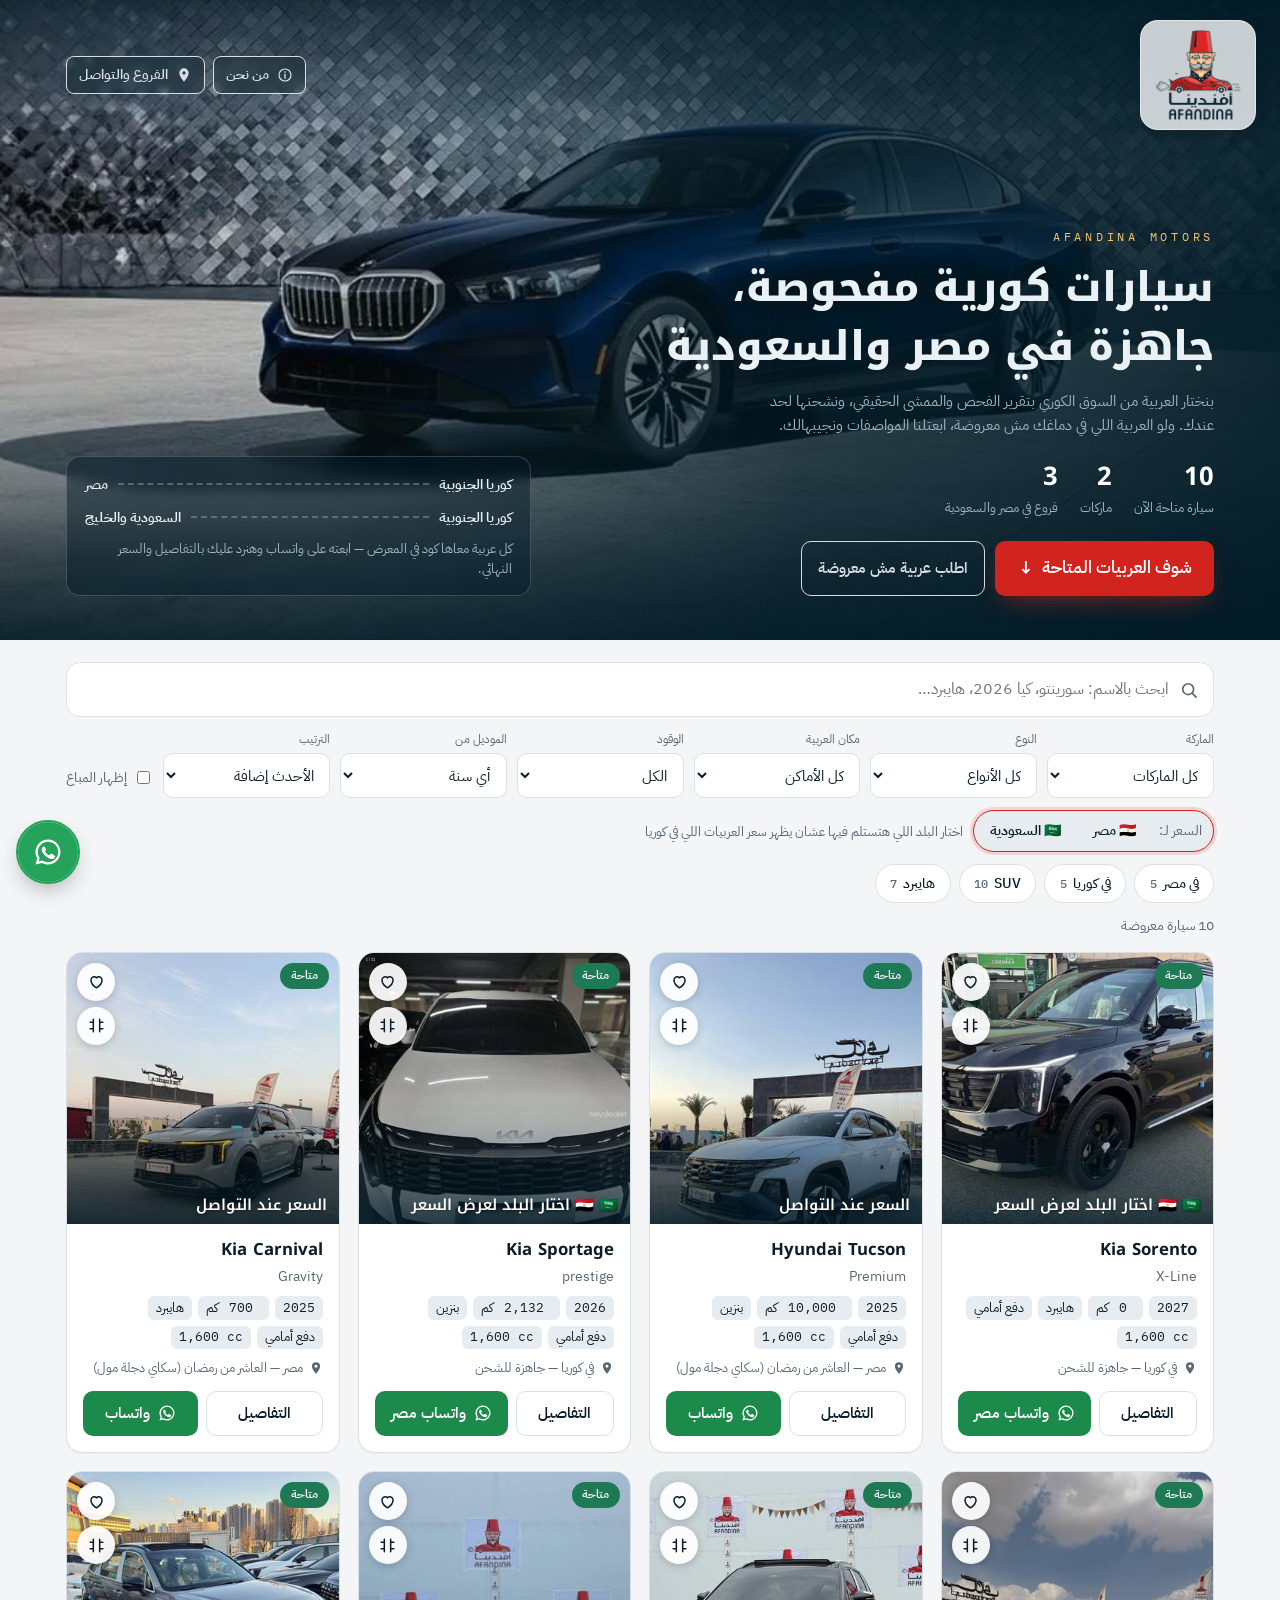
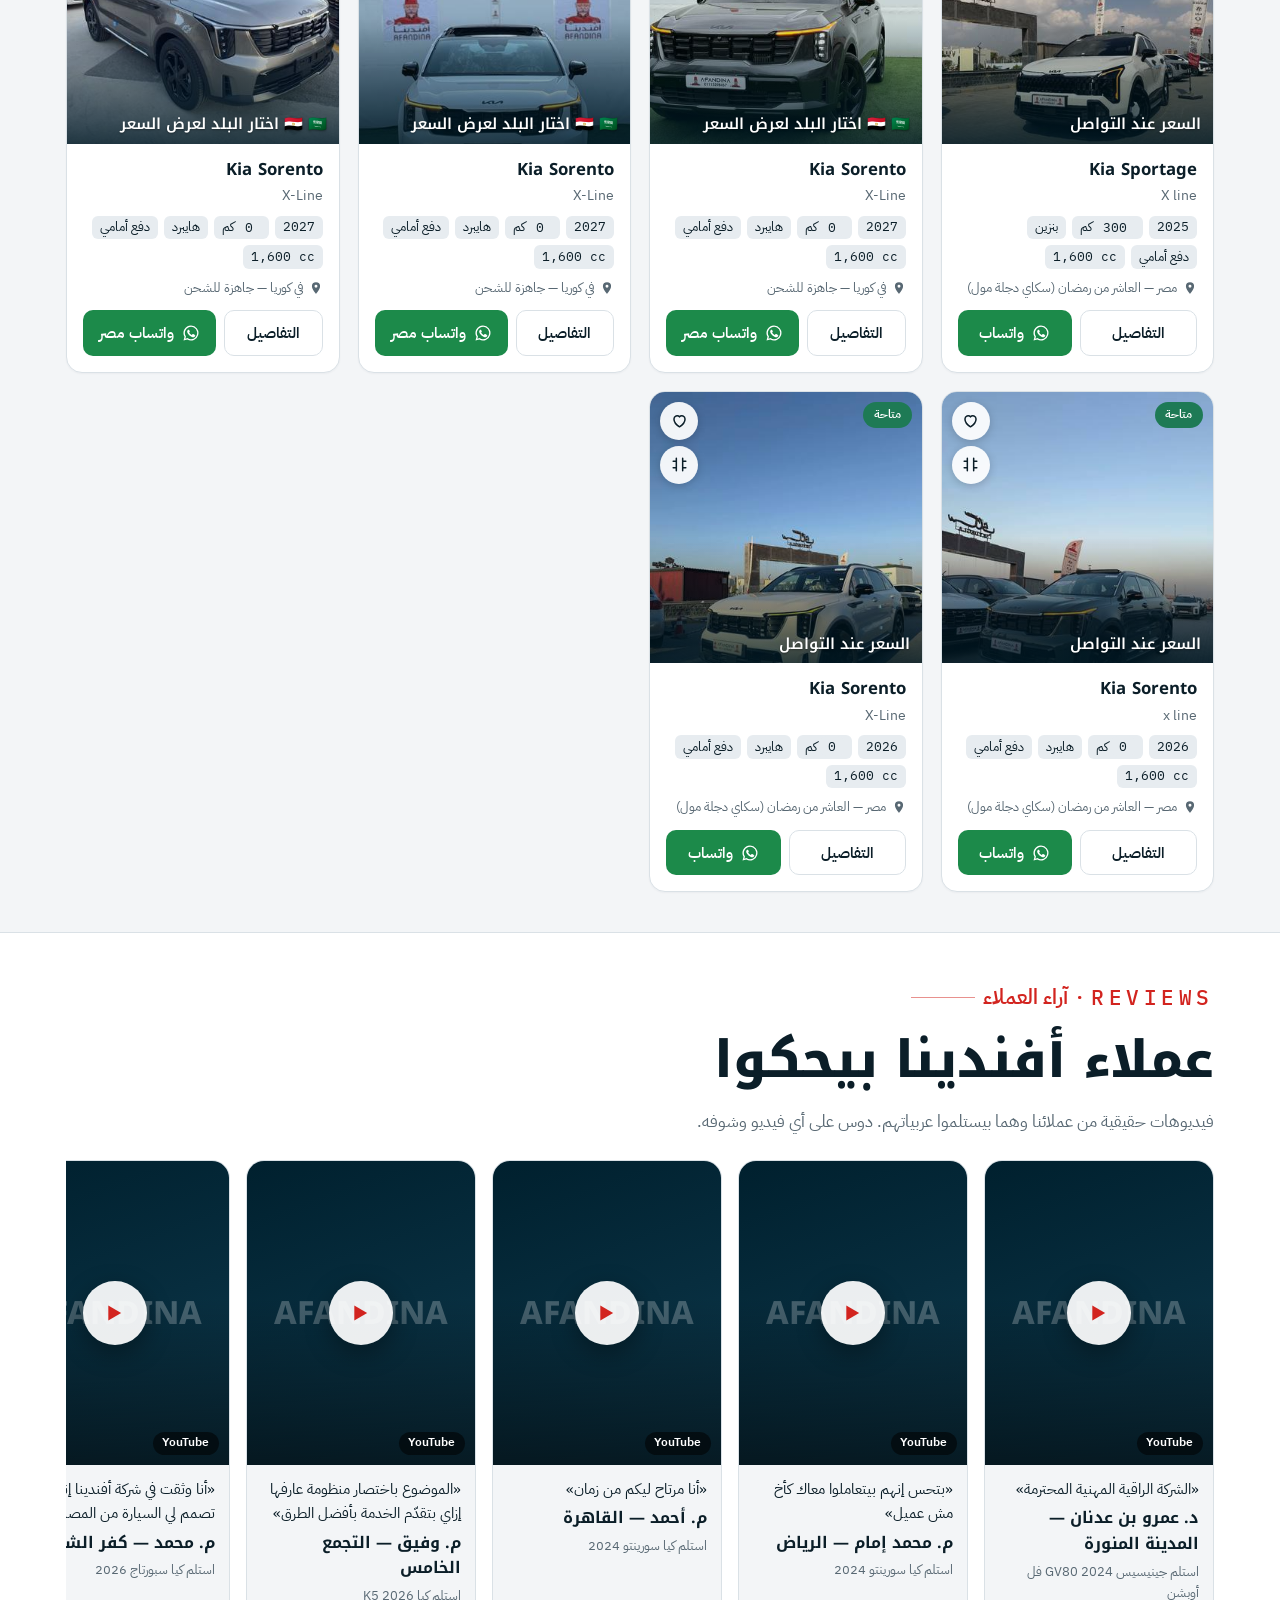
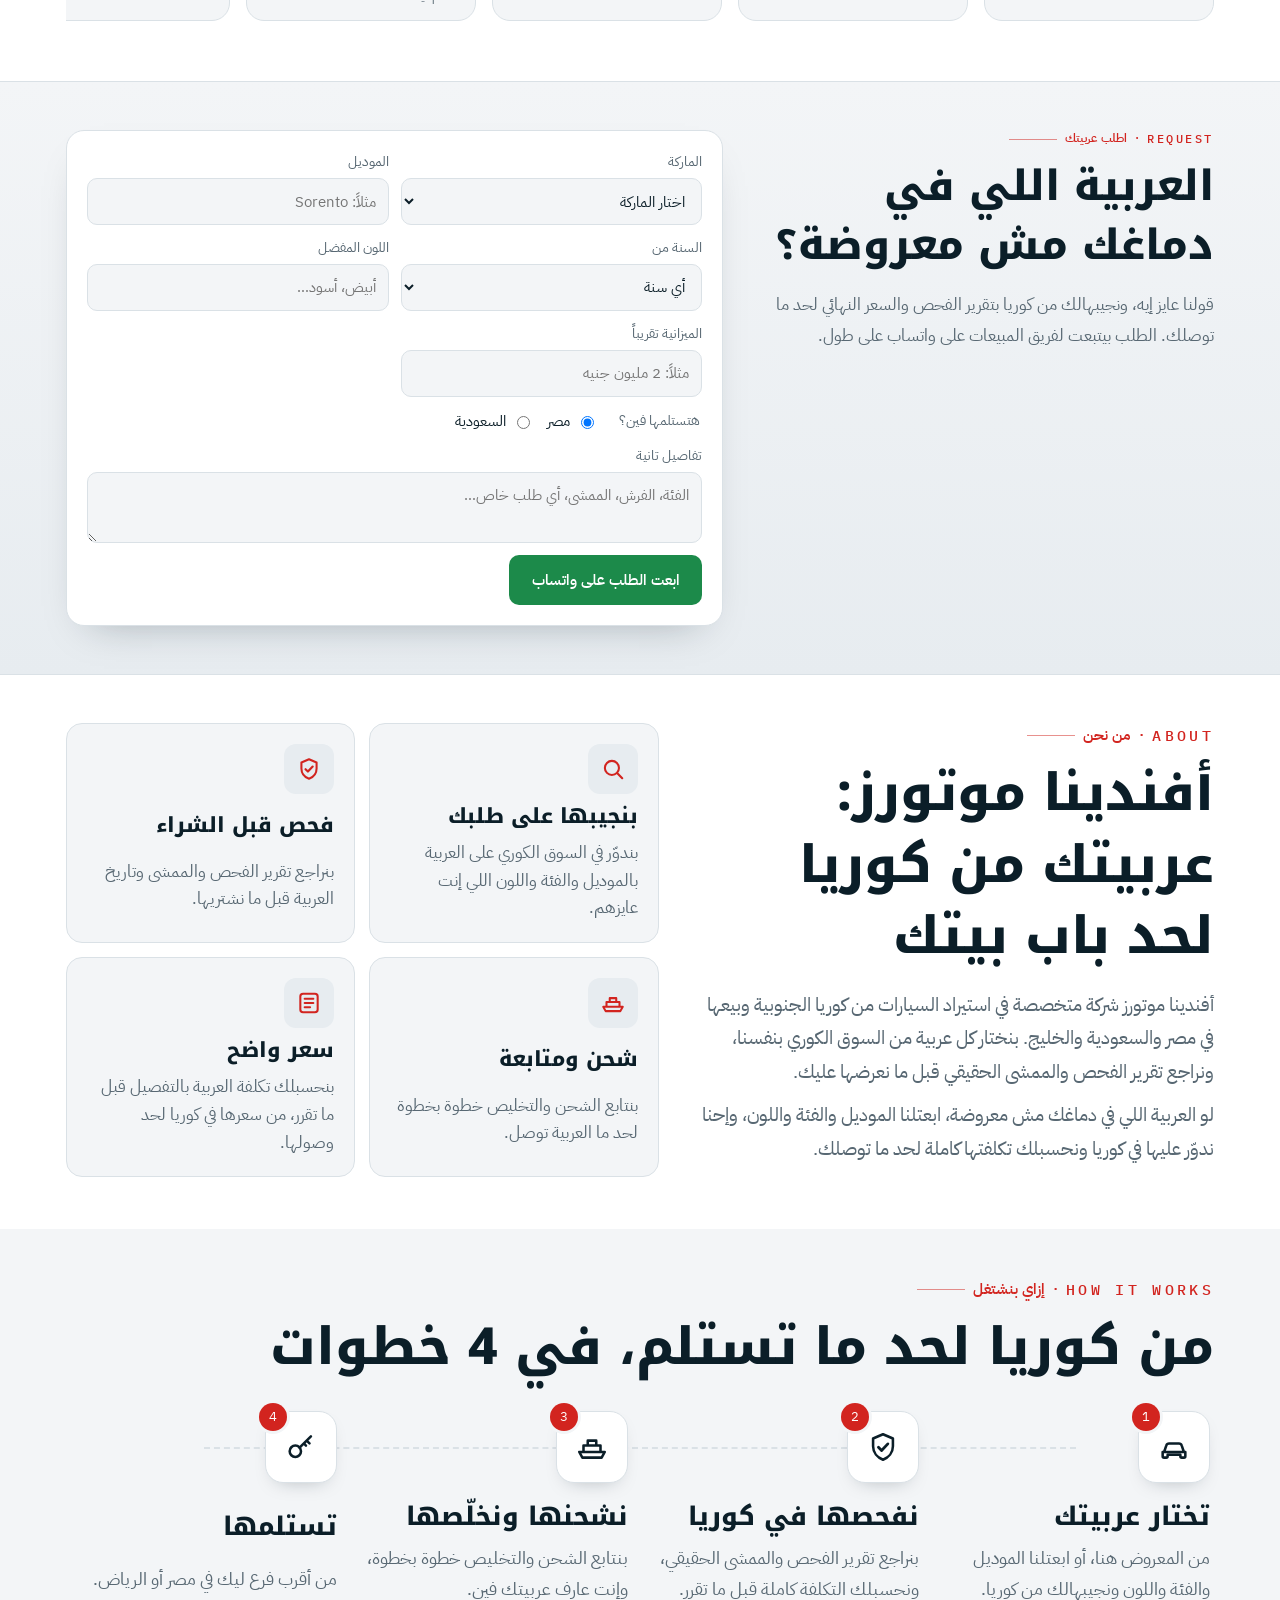
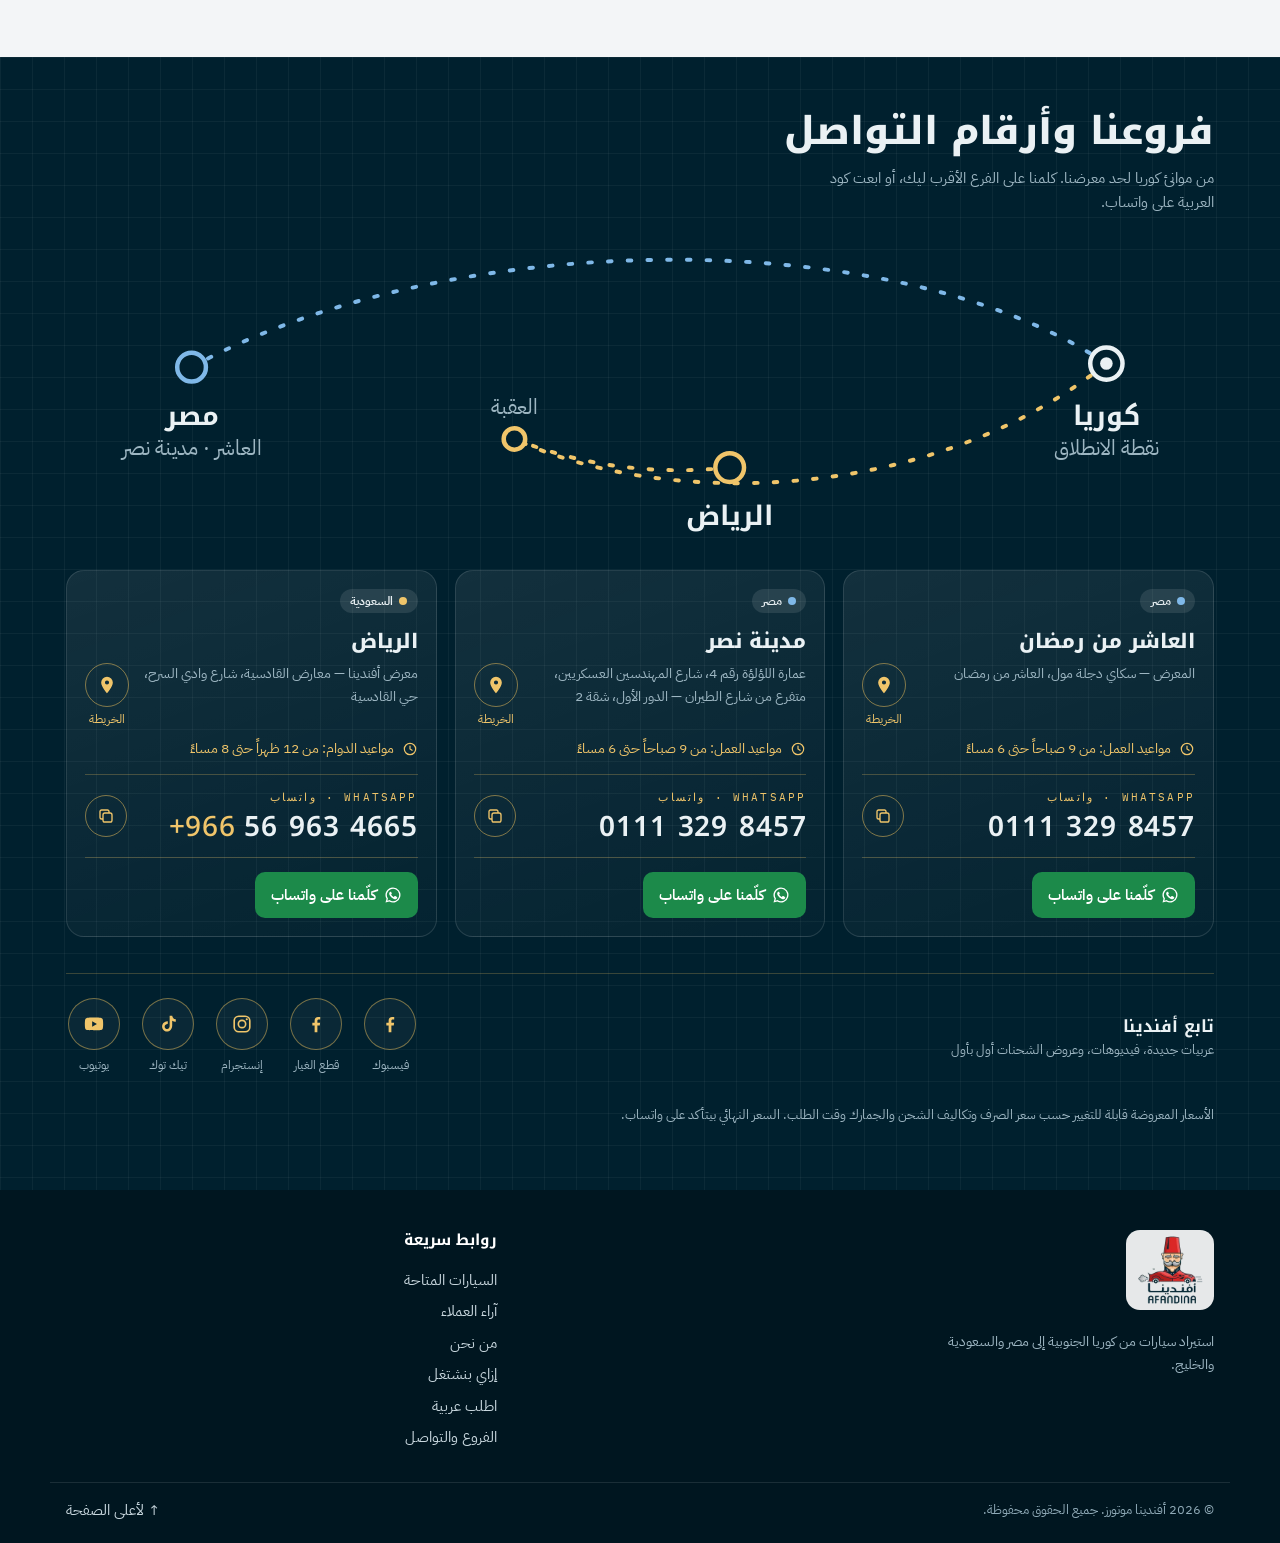
==== commit d13e20f7: "Sync showroom from admin copy Co-Authored-By: Claude Opus 5.5 <noreply@anthropic.com> Claude-Session" ====
--- a/index.html
+++ b/index.html
@@ -1,4 +1,4 @@
-<!doctype html><html lang="ar" dir="rtl"><head><meta charset="utf-8"><meta name="viewport" content="width=device-width,initial-scale=1,viewport-fit=cover"><meta name="description" content="معرض أفندينا موتورز: سيارات كورية مفحوصة متاحة في مصر والسعودية — كيا، هيونداي، جينيسيس وغيرها. تواصل على واتساب."><meta property="og:title" content="أفندينا موتورز — معرض السيارات"><meta property="og:description" content="معرض أفندينا موتورز: سيارات كورية مفحوصة متاحة في مصر والسعودية — كيا، هيونداي، جينيسيس وغيرها. تواصل على واتساب."><meta property="og:image" content="https://afandinacars.com/assets/og-cover.jpg"><meta property="og:image:width" content="1200"><meta property="og:image:height" content="630"><meta property="og:type" content="website"><meta property="og:url" content="https://afandinacars.com/"><meta name="twitter:card" content="summary_large_image"><meta name="twitter:image" content="https://afandinacars.com/assets/og-cover.jpg"><meta name="theme-color" content="#002838"><link rel="apple-touch-icon" href="assets/apple-touch-icon.png"><link rel="manifest" href="manifest.webmanifest"><meta name="apple-mobile-web-app-capable" content="yes"><meta name="mobile-web-app-capable" content="yes"><meta name="apple-mobile-web-app-title" content="أفندينا"><base href="/"><title>أفندينا موتورز | سيارات كورية مفحوصة في مصر والسعودية</title><link rel="canonical" href="https://afandinacars.com/"><meta name="google-site-verification" content="xJOs4wAqrjDSPvfuxRlrdN_bTEex_lm_G-FJCN1y9n0"><meta name="google-site-verification" content="nUfveMpW1XCtvaza4jiRvvQbSfW8YXLcH7AOXUxS6VM"><link rel="icon" href="assets/logo.png"><link rel="preconnect" href="https://fonts.googleapis.com"><link rel="preconnect" href="https://fonts.gstatic.com" crossorigin><link rel="preload" as="image" href="assets/hero-bmw.webp" fetchpriority="high"><link rel="preload" as="image" href="assets/logo-t.webp"><link rel="stylesheet" href="https://fonts.googleapis.com/css2?family=Noto+Kufi+Arabic:wght@500;700;800&family=IBM+Plex+Sans+Arabic:wght@400;500;600&family=IBM+Plex+Mono:wght@500&display=swap"><style>:root{color-scheme:light;padding-top:env(safe-area-inset-top,0px);padding-bottom:env(safe-area-inset-bottom,0px)}body{margin:0;font:14px/1.5 system-ui,-apple-system,sans-serif}img{max-width:100%}[hidden]{display:none!important}</style><script defer src="https://static.cloudflareinsights.com/beacon.min.js" data-cf-beacon='{"token": "a8d65ec403f14ea3a96d7f4250d69be2"}'></script><script type="application/ld+json">{"@context": "https://schema.org", "@graph": [{"@type": "AutoDealer", "name": "أفندينا موتورز — AFANDINA MOTORS", "url": "https://afandinacars.com/", "logo": "https://afandinacars.com/assets/logo.png", "image": "https://afandinacars.com/assets/og-cover.jpg", "telephone": ["+201113298457", "+966569634665"], "address": [{"@type": "PostalAddress", "streetAddress": "سكاي دجلة مول", "addressLocality": "العاشر من رمضان", "addressCountry": "EG"}, {"@type": "PostalAddress", "streetAddress": "عمارة اللؤلؤة رقم 4، شارع المهندسين العسكريين، متفرع من شارع الطيران", "addressLocality": "مدينة نصر، القاهرة", "addressCountry": "EG"}, {"@type": "PostalAddress", "streetAddress": "معارض القادسية، شارع وادي السرح", "addressLocality": "الرياض", "addressCountry": "SA"}], "sameAs": ["https://www.facebook.com/share/1DxkQSqzT5/", "https://www.instagram.com/afandina.motors", "https://www.tiktok.com/@afandinamotors2024", "https://youtube.com/@afandinamotors"]}, {"@type": "ItemList", "name": "السيارات المتاحة", "itemListElement": [{"@type": "ListItem", "position": 1, "item": {"@type": "Car", "name": "Kia Sorento X-Line 2026", "brand": {"@type": "Brand", "name": "Kia"}, "model": "Sorento", "image": "https://afandinacars.com/assets/cars/19da50f18d264801ad50d835901597af.jpg", "url": "https://afandinacars.com/car/sorento-2026-white/", "offers": {"@type": "Offer", "availability": "https://schema.org/InStock", "url": "https://afandinacars.com/car/sorento-2026-white/"}, "vehicleModelDate": "2026", "color": "أبيض", "mileageFromOdometer": {"@type": "QuantitativeValue", "value": 0, "unitCode": "KMT"}}}, {"@type": "ListItem", "position": 2, "item": {"@type": "Car", "name": "Kia Sorento x line 2026", "brand": {"@type": "Brand", "name": "Kia"}, "model": "Sorento", "image": "https://afandinacars.com/assets/cars/43ab95d44a27b2aa62948ddee682f586.jpg", "url": "https://afandinacars.com/car/sorento-2026-green/", "offers": {"@type": "Offer", "availability": "https://schema.org/InStock", "url": "https://afandinacars.com/car/sorento-2026-green/"}, "vehicleModelDate": "2026", "color": "أخضر زيتي", "mileageFromOdometer": {"@type": "QuantitativeValue", "value": 0, "unitCode": "KMT"}}}, {"@type": "ListItem", "position": 3, "item": {"@type": "Car", "name": "Kia Sorento X-Line 2027", "brand": {"@type": "Brand", "name": "Kia"}, "model": "Sorento", "image": "https://afandinacars.com/assets/cars/a86e667fb2fdc34e46c632fde44c3a81.jpg", "url": "https://afandinacars.com/car/sorento-2026-gray/", "offers": {"@type": "Offer", "availability": "https://schema.org/InStock", "url": "https://afandinacars.com/car/sorento-2026-gray/", "price": 49257, "priceCurrency": "USD"}, "vehicleModelDate": "2027", "color": "عسلي (بركاني )", "mileageFromOdometer": {"@type": "QuantitativeValue", "value": 0, "unitCode": "KMT"}}}, {"@type": "ListItem", "position": 4, "item": {"@type": "Car", "name": "Kia Sorento X-Line 2027", "brand": {"@type": "Brand", "name": "Kia"}, "model": "Sorento", "image": "https://afandinacars.com/assets/cars/6d159d51b17b4562d4817f9e1289bab8.jpg", "url": "https://afandinacars.com/car/sorento-white-kr/", "offers": {"@type": "Offer", "availability": "https://schema.org/InStock", "url": "https://afandinacars.com/car/sorento-white-kr/", "price": 49257, "priceCurrency": "USD"}, "vehicleModelDate": "2027", "color": "أبيض", "mileageFromOdometer": {"@type": "QuantitativeValue", "value": 0, "unitCode": "KMT"}}}, {"@type": "ListItem", "position": 5, "item": {"@type": "Car", "name": "Kia Sorento X-Line 2027", "brand": {"@type": "Brand", "name": "Kia"}, "model": "Sorento", "image": "https://afandinacars.com/assets/cars/558a85103786271a51598d8d62f4f57d.jpg", "url": "https://afandinacars.com/car/sorento-darkgray-kr/", "offers": {"@type": "Offer", "availability": "https://schema.org/InStock", "url": "https://afandinacars.com/car/sorento-darkgray-kr/", "price": 49257, "priceCurrency": "USD"}, "vehicleModelDate": "2027", "color": "رمادي غامق", "mileageFromOdometer": {"@type": "QuantitativeValue", "value": 0, "unitCode": "KMT"}}}, {"@type": "ListItem", "position": 6, "item": {"@type": "Car", "name": "Kia Sportage X line 2025", "brand": {"@type": "Brand", "name": "Kia"}, "model": "Sportage", "image": "https://afandinacars.com/assets/cars/68e7fed8c5e02b10b0b34c352cf46ee2.jpg", "url": "https://afandinacars.com/car/cmwzigs07/", "offers": {"@type": "Offer", "availability": "https://schema.org/InStock", "url": "https://afandinacars.com/car/cmwzigs07/"}, "vehicleModelDate": "2025", "color": "ابيضّ", "mileageFromOdometer": {"@type": "QuantitativeValue", "value": 300, "unitCode": "KMT"}}}, {"@type": "ListItem", "position": 7, "item": {"@type": "Car", "name": "Kia Carnival Gravity 2025", "brand": {"@type": "Brand", "name": "Kia"}, "model": "Carnival", "image": "https://afandinacars.com/assets/cars/959f0ff72359bf7a8cbfa4af25c9d841.jpg", "url": "https://afandinacars.com/car/cmwzir54k/", "offers": {"@type": "Offer", "availability": "https://schema.org/InStock", "url": "https://afandinacars.com/car/cmwzir54k/"}, "vehicleModelDate": "2025", "color": "أسمنتي", "mileageFromOdometer": {"@type": "QuantitativeValue", "value": 700, "unitCode": "KMT"}}}, {"@type": "ListItem", "position": 8, "item": {"@type": "Car", "name": "Kia Sportage prestige 2026", "brand": {"@type": "Brand", "name": "Kia"}, "model": "Sportage", "image": "https://afandinacars.com/assets/cars/22b5851de670694fd4d35c2cf19e1611.jpg", "url": "https://afandinacars.com/car/sportage-white-kr/", "offers": {"@type": "Offer", "availability": "https://schema.org/InStock", "url": "https://afandinacars.com/car/sportage-white-kr/", "price": 29467, "priceCurrency": "USD"}, "vehicleModelDate": "2026", "color": "أبيض", "mileageFromOdometer": {"@type": "QuantitativeValue", "value": 2132, "unitCode": "KMT"}}}, {"@type": "ListItem", "position": 9, "item": {"@type": "Car", "name": "Hyundai Tucson Premium 2025", "brand": {"@type": "Brand", "name": "Hyundai"}, "model": "Tucson", "image": "https://afandinacars.com/assets/cars/b63b3b4a2818caf459188e6f39980def.jpg", "url": "https://afandinacars.com/car/cmx0eocx0/", "offers": {"@type": "Offer", "availability": "https://schema.org/InStock", "url": "https://afandinacars.com/car/cmx0eocx0/"}, "vehicleModelDate": "2025", "color": "ابيض", "mileageFromOdometer": {"@type": "QuantitativeValue", "value": 10000, "unitCode": "KMT"}}}, {"@type": "ListItem", "position": 10, "item": {"@type": "Car", "name": "Kia Sorento X-Line", "brand": {"@type": "Brand", "name": "Kia"}, "model": "Sorento", "image": "https://afandinacars.com/assets/cars/d8212dd53fa903e6a57ca1b2ecae90d6.jpg", "url": "https://afandinacars.com/car/sorento-black-kr/", "offers": {"@type": "Offer", "availability": "https://schema.org/InStock", "url": "https://afandinacars.com/car/sorento-black-kr/"}, "color": "أسود"}}]}]}</script></head><body><title>معرض أفندينا موتورز</title>
+<!doctype html><html lang="ar" dir="rtl"><head><meta charset="utf-8"><meta name="viewport" content="width=device-width,initial-scale=1,viewport-fit=cover"><meta name="description" content="معرض أفندينا موتورز: سيارات كورية مفحوصة متاحة في مصر والسعودية — كيا، هيونداي، جينيسيس وغيرها. تواصل على واتساب."><meta property="og:title" content="أفندينا موتورز — معرض السيارات"><meta property="og:description" content="معرض أفندينا موتورز: سيارات كورية مفحوصة متاحة في مصر والسعودية — كيا، هيونداي، جينيسيس وغيرها. تواصل على واتساب."><meta property="og:image" content="https://afandinacars.com/assets/og-cover.jpg"><meta property="og:image:width" content="1200"><meta property="og:image:height" content="630"><meta property="og:type" content="website"><meta property="og:url" content="https://afandinacars.com/"><meta name="twitter:card" content="summary_large_image"><meta name="twitter:image" content="https://afandinacars.com/assets/og-cover.jpg"><meta name="theme-color" content="#002838"><link rel="apple-touch-icon" href="assets/apple-touch-icon.png"><link rel="manifest" href="manifest.webmanifest"><meta name="apple-mobile-web-app-capable" content="yes"><meta name="mobile-web-app-capable" content="yes"><meta name="apple-mobile-web-app-title" content="أفندينا"><base href="/"><title>أفندينا موتورز | سيارات كورية مفحوصة في مصر والسعودية</title><link rel="canonical" href="https://afandinacars.com/"><meta name="google-site-verification" content="xJOs4wAqrjDSPvfuxRlrdN_bTEex_lm_G-FJCN1y9n0"><meta name="google-site-verification" content="nUfveMpW1XCtvaza4jiRvvQbSfW8YXLcH7AOXUxS6VM"><link rel="icon" href="assets/logo.png"><link rel="preconnect" href="https://fonts.googleapis.com"><link rel="preconnect" href="https://fonts.gstatic.com" crossorigin><link rel="preload" as="image" href="assets/hero-bmw.webp" fetchpriority="high"><link rel="preload" as="image" href="assets/logo-t.webp"><link rel="stylesheet" href="https://fonts.googleapis.com/css2?family=Noto+Kufi+Arabic:wght@500;700;800&family=IBM+Plex+Sans+Arabic:wght@400;500;600&family=IBM+Plex+Mono:wght@500&display=swap"><style>:root{color-scheme:light;padding-top:env(safe-area-inset-top,0px);padding-bottom:env(safe-area-inset-bottom,0px)}body{margin:0;font:14px/1.5 system-ui,-apple-system,sans-serif}img{max-width:100%}[hidden]{display:none!important}</style><script defer src="https://static.cloudflareinsights.com/beacon.min.js" data-cf-beacon='{"token": "a8d65ec403f14ea3a96d7f4250d69be2"}'></script><script type="application/ld+json">{"@context": "https://schema.org", "@graph": [{"@type": "AutoDealer", "name": "أفندينا موتورز — AFANDINA MOTORS", "url": "https://afandinacars.com/", "logo": "https://afandinacars.com/assets/logo.png", "image": "https://afandinacars.com/assets/og-cover.jpg", "telephone": ["+201113298457", "+966569634665"], "address": [{"@type": "PostalAddress", "streetAddress": "سكاي دجلة مول", "addressLocality": "العاشر من رمضان", "addressCountry": "EG"}, {"@type": "PostalAddress", "streetAddress": "عمارة اللؤلؤة رقم 4، شارع المهندسين العسكريين، متفرع من شارع الطيران", "addressLocality": "مدينة نصر، القاهرة", "addressCountry": "EG"}, {"@type": "PostalAddress", "streetAddress": "معارض القادسية، شارع وادي السرح", "addressLocality": "الرياض", "addressCountry": "SA"}], "sameAs": ["https://www.facebook.com/share/1DxkQSqzT5/", "https://www.instagram.com/afandina.motors", "https://www.tiktok.com/@afandinamotors2024", "https://youtube.com/@afandinamotors"]}, {"@type": "ItemList", "name": "السيارات المتاحة", "itemListElement": [{"@type": "ListItem", "position": 1, "item": {"@type": "Car", "name": "Kia Sorento X-Line 2026", "brand": {"@type": "Brand", "name": "Kia"}, "model": "Sorento", "image": "https://afandinacars.com/assets/cars/19da50f18d264801ad50d835901597af.jpg", "url": "https://afandinacars.com/car/sorento-2026-white/", "offers": {"@type": "Offer", "availability": "https://schema.org/InStock", "url": "https://afandinacars.com/car/sorento-2026-white/"}, "vehicleModelDate": "2026", "color": "أبيض", "mileageFromOdometer": {"@type": "QuantitativeValue", "value": 0, "unitCode": "KMT"}}}, {"@type": "ListItem", "position": 2, "item": {"@type": "Car", "name": "Kia Sorento x line 2026", "brand": {"@type": "Brand", "name": "Kia"}, "model": "Sorento", "image": "https://afandinacars.com/assets/cars/43ab95d44a27b2aa62948ddee682f586.jpg", "url": "https://afandinacars.com/car/sorento-2026-green/", "offers": {"@type": "Offer", "availability": "https://schema.org/InStock", "url": "https://afandinacars.com/car/sorento-2026-green/"}, "vehicleModelDate": "2026", "color": "أخضر زيتي", "mileageFromOdometer": {"@type": "QuantitativeValue", "value": 0, "unitCode": "KMT"}}}, {"@type": "ListItem", "position": 3, "item": {"@type": "Car", "name": "Kia Sorento X-Line 2027", "brand": {"@type": "Brand", "name": "Kia"}, "model": "Sorento", "image": "https://afandinacars.com/assets/cars/a86e667fb2fdc34e46c632fde44c3a81.jpg", "url": "https://afandinacars.com/car/sorento-2026-gray/", "offers": {"@type": "Offer", "availability": "https://schema.org/InStock", "url": "https://afandinacars.com/car/sorento-2026-gray/", "price": 49257, "priceCurrency": "USD"}, "vehicleModelDate": "2027", "color": "عسلي (بركاني )", "mileageFromOdometer": {"@type": "QuantitativeValue", "value": 0, "unitCode": "KMT"}}}, {"@type": "ListItem", "position": 4, "item": {"@type": "Car", "name": "Kia Sorento X-Line 2027", "brand": {"@type": "Brand", "name": "Kia"}, "model": "Sorento", "image": "https://afandinacars.com/assets/cars/6d159d51b17b4562d4817f9e1289bab8.jpg", "url": "https://afandinacars.com/car/sorento-white-kr/", "offers": {"@type": "Offer", "availability": "https://schema.org/InStock", "url": "https://afandinacars.com/car/sorento-white-kr/", "price": 49257, "priceCurrency": "USD"}, "vehicleModelDate": "2027", "color": "أبيض", "mileageFromOdometer": {"@type": "QuantitativeValue", "value": 0, "unitCode": "KMT"}}}, {"@type": "ListItem", "position": 5, "item": {"@type": "Car", "name": "Kia Sorento X-Line 2027", "brand": {"@type": "Brand", "name": "Kia"}, "model": "Sorento", "image": "https://afandinacars.com/assets/cars/558a85103786271a51598d8d62f4f57d.jpg", "url": "https://afandinacars.com/car/sorento-darkgray-kr/", "offers": {"@type": "Offer", "availability": "https://schema.org/InStock", "url": "https://afandinacars.com/car/sorento-darkgray-kr/", "price": 49257, "priceCurrency": "USD"}, "vehicleModelDate": "2027", "color": "رمادي غامق", "mileageFromOdometer": {"@type": "QuantitativeValue", "value": 0, "unitCode": "KMT"}}}, {"@type": "ListItem", "position": 6, "item": {"@type": "Car", "name": "Kia Sportage X line 2025", "brand": {"@type": "Brand", "name": "Kia"}, "model": "Sportage", "image": "https://afandinacars.com/assets/cars/68e7fed8c5e02b10b0b34c352cf46ee2.jpg", "url": "https://afandinacars.com/car/cmwzigs07/", "offers": {"@type": "Offer", "availability": "https://schema.org/InStock", "url": "https://afandinacars.com/car/cmwzigs07/"}, "vehicleModelDate": "2025", "color": "ابيضّ", "mileageFromOdometer": {"@type": "QuantitativeValue", "value": 300, "unitCode": "KMT"}}}, {"@type": "ListItem", "position": 7, "item": {"@type": "Car", "name": "Kia Carnival Gravity 2025", "brand": {"@type": "Brand", "name": "Kia"}, "model": "Carnival", "image": "https://afandinacars.com/assets/cars/959f0ff72359bf7a8cbfa4af25c9d841.jpg", "url": "https://afandinacars.com/car/cmwzir54k/", "offers": {"@type": "Offer", "availability": "https://schema.org/InStock", "url": "https://afandinacars.com/car/cmwzir54k/"}, "vehicleModelDate": "2025", "color": "أسمنتي", "mileageFromOdometer": {"@type": "QuantitativeValue", "value": 700, "unitCode": "KMT"}}}, {"@type": "ListItem", "position": 8, "item": {"@type": "Car", "name": "Kia Sportage prestige 2026", "brand": {"@type": "Brand", "name": "Kia"}, "model": "Sportage", "image": "https://afandinacars.com/assets/cars/22b5851de670694fd4d35c2cf19e1611.jpg", "url": "https://afandinacars.com/car/sportage-white-kr/", "offers": {"@type": "Offer", "availability": "https://schema.org/InStock", "url": "https://afandinacars.com/car/sportage-white-kr/", "price": 29467, "priceCurrency": "USD"}, "vehicleModelDate": "2026", "color": "أبيض", "mileageFromOdometer": {"@type": "QuantitativeValue", "value": 2132, "unitCode": "KMT"}}}, {"@type": "ListItem", "position": 9, "item": {"@type": "Car", "name": "Hyundai Tucson Premium 2025", "brand": {"@type": "Brand", "name": "Hyundai"}, "model": "Tucson", "image": "https://afandinacars.com/assets/cars/b63b3b4a2818caf459188e6f39980def.jpg", "url": "https://afandinacars.com/car/cmx0eocx0/", "offers": {"@type": "Offer", "availability": "https://schema.org/InStock", "url": "https://afandinacars.com/car/cmx0eocx0/"}, "vehicleModelDate": "2025", "color": "ابيض", "mileageFromOdometer": {"@type": "QuantitativeValue", "value": 10000, "unitCode": "KMT"}}}, {"@type": "ListItem", "position": 10, "item": {"@type": "Car", "name": "Kia Sorento X-Line 2027", "brand": {"@type": "Brand", "name": "Kia"}, "model": "Sorento", "image": "https://afandinacars.com/assets/cars/d8212dd53fa903e6a57ca1b2ecae90d6.jpg", "url": "https://afandinacars.com/car/sorento-black-kr/", "offers": {"@type": "Offer", "availability": "https://schema.org/InStock", "url": "https://afandinacars.com/car/sorento-black-kr/", "price": 50779, "priceCurrency": "USD"}, "vehicleModelDate": "2027", "color": "أسود", "mileageFromOdometer": {"@type": "QuantitativeValue", "value": 0, "unitCode": "KMT"}}}]}]}</script></head><body><title>معرض أفندينا موتورز</title>
 <meta name="claude:viewport-fit-sides" content="cover">
 
 <style id="page-style">
@@ -863,7 +863,7 @@
     <div class="dlg-body" id="mBody"></div>
   </dialog>
 </template>
-<script type="application/json" id="inventory">{"cars":[{"id":"sorento-2026-white","brand":"Kia","model":"Sorento","trim":"X-Line","year":2026,"km":0,"body":"suv","cc":1600,"hp":235,"fuel":"hybrid","trans":"6 سرعات اتوماتيك عادي","drive":"fwd","seats":7,"color":"أبيض","interior":"بني (كاميل)","inspection":"زيرو","branch":"eg-10r","status":"available","price":null,"currency":"EGP","note":"متاحة في معرض العاشر من رمضان (سكاي دجلة مول).\nمن الكماليات:\nsorento 2026 x line \n سقف بانوراما، نظام صوت KRELL، فرش جلد بني، كراسي كهربا، مرآة داخلية رقمية، ستائر شمس للأبواب الخلفية.","photos":[{"id":"19da50f18d264801ad50d835901597af","t":"8bda9a3cb3f14383ca7bf97d593104a9"},{"id":"bd781a83b6c520106a20424444410360","t":"4022526edcb5d9b8a8e27a04df5efa82"},{"id":"4ab4bd39d812f7a5aefc55ed2284dbc3","t":"a9c3b75fcfed76462437f89c9b3defb4"},{"id":"eca45726c385d3aa11df32fff9e9bad4","t":"547716cc34dd8b7dabc211e676da5f45"},{"id":"6c90938c17bcc32f91354805bc3a1658","t":"63288d042c72023666791469cd5c76e0"},{"id":"e00ef68850417dc829a5e86c152dbbd7","t":"cd3f347555986f1f9a504638ca0ba636"},{"id":"04026d96f1ed17ab4564c78dca68f8cc","t":"a1a3c783730215d336d9f8c3a9e2fd80"},{"id":"9a3e6c537478fc6db459b5b9815d3b23","t":"733c426de7b95fde56195211902ba2f7"},{"id":"4dac11f22e7ad164ef1140afc6cc39a7","t":"f7ac90235611870c60451c55540ea1dc"},{"id":"bf1ea337cbd0aacb2eadcb0e80e9b332","t":"a104c078c34af16d09dbc36a3ebc497b"},{"id":"1c11cbad9ff2338d2cd276b4117fe49f","t":"ab951c7f2eff8f9c62d63874cb3b1e9d"},{"id":"d1acf962fad575d6654451af18c972db","t":"c47825fbf8f03dd7fda72971f744b9ce"},{"id":"9a0cdc64a2d008bb5e0301e4bdfb303c","t":"531f8bbafe288d2847aeaf4f903e063f"}],"added":6,"sample":false,"addedAt":"2026-11-26"},{"id":"sorento-2026-green","brand":"Kia","model":"Sorento","trim":"x line","year":2026,"km":0,"body":"suv","cc":1600,"hp":235,"fuel":"hybrid","trans":"6 سرعات اتوماتيك عادي","drive":"fwd","seats":7,"color":"أخضر زيتي","interior":"بني (كاميل)","inspection":"زيرو","branch":"eg-10r","status":"available","price":null,"currency":"EGP","note":"متاحة في معرض العاشر من رمضان (سكاي دجلة مول).\nمن الكماليات:\nsorento 2026 x line \n سقف بانوراما، نظام صوت KRELL، فرش جلد بني، كراسي كهربا، مرآة داخلية رقمية، كاميرات 360، ستائر شمس للأبواب الخلفية.","photos":[{"id":"43ab95d44a27b2aa62948ddee682f586","t":"8c3022111807f1dc4c4c7ed20efb70a6"},{"id":"0aaef93264c398697526783381b3a6cd","t":"fecd2752dbb50686f44e654bbcdb900a"},{"id":"3b6bdda81fc632f7f0907ad8fbe4f626","t":"9772373f0d47af949edbeb78b187819a"},{"id":"4866fb884111f42f9c29c7d861e7846a","t":"dcece3feff65d9f3cd8e6848f90fd07b"},{"id":"f56c2d4661faee4006a6db72feac4523","t":"896d72e0ebb58074ac53c572273da8f6"},{"id":"f93dc6342b482f538e815741ba7911a4","t":"6afa0d790aebcb2655f809a569b7a3af"},{"id":"d22748db71db97d556792074ff137671","t":"6ecd58f239ab9693bbc9ffdbf0c0f961"},{"id":"730b92ce46c4b7d13092009b5ff82cb2","t":"b30196e9608fbaba8caafefd9b73e574"},{"id":"d711773c8213b4c2767aaf21b037611b","t":"f9ac1761d4a41fc93bdc59c97e3e2136"},{"id":"5990f2741a6e65a27c4df7dac93fab32","t":"83d9038c8da61c8f8f4f8dc38f929dcd"},{"id":"3588814c7c28ea8f6bc8b3eb4ffbca93","t":"efee15a43e164671ddc9d78aa4550f2d"}],"added":7,"sample":false,"addedAt":"2026-11-26"},{"id":"sorento-2026-gray","brand":"Kia","model":"Sorento","trim":"X-Line","year":2027,"km":0,"body":"suv","cc":1600,"hp":235,"fuel":"hybrid","trans":"6 سرعات اتوماتيك عادي","drive":"fwd","seats":7,"color":"عسلي (بركاني )","interior":"بني (كاميل)","inspection":"","branch":"kr","status":"available","price":49257,"currency":"USD","note":"العربية في كوريا وجاهزة للشحن لمصر أو السعودية.\n\nSORENTO 2027 X LINE \n الكماليات: سقف بانوراما، فرش جلد بني، شاشتين منحنيتين، شاشة عرض على الزجاج (HUD)، صف تالت (7 ركاب).","photos":[{"id":"a86e667fb2fdc34e46c632fde44c3a81","t":"32fb87f4869fe47ef7ac3c6a41e3a381"},{"id":"9aca2f90ad04a27f35ca40a603ba41f0","t":"e2d2d86b78c4584f304621064a4209ef"},{"id":"91438884c2889c0ce544e17de9f73b71","t":"5e985dd15c53e464975ec27be749918a"},{"id":"c8161944109e314e990411181382bdf6","t":"bb17dce991a67a0b4e634c4499c20da4"},{"id":"4b48b09fa577697e55c0470f2b360742","t":"730b98d19733da38442a898c67ba6acd"},{"id":"3647b690c1456adef0c747eb6f541054","t":"34cc555d21750367375bf9186027fd7f"},{"id":"84c044e781dec12e19aad0eaaaede2e7","t":"199b28bb9a527ce0ec60aa67fae49236"},{"id":"e06482425afb95ff50fd22cbb69a7452","t":"ec5ffa36703f1c22763e95b4d703803b"},{"id":"394d9fcbea8f21b05cc1e2660db5a66a","t":"3f6c6b1c0e75e916f855031bd5e53bbf"},{"id":"63a2b91f5e5140f7e9eef13d9ced2759","t":"9b8326f2df48a5587655b11df7c17afb"}],"added":8,"sample":false,"addedAt":"2026-11-27","video":"https://youtu.be/E3MGYYoGwWs?si=Mim_baWidiahU3V1","report":[],"prices":{"eg":{"price":49257,"currency":"USD","note":""},"sa":{"price":222517,"currency":"SAR","note":"شامل التوصيل للرياض"}}},{"id":"sorento-white-kr","brand":"Kia","model":"Sorento","trim":"X-Line","year":2027,"km":0,"body":"suv","cc":1600,"hp":235,"fuel":"hybrid","trans":"6 سرعات اتوماتيك عادي","drive":"fwd","seats":7,"color":"أبيض","interior":"بني (كاميل)","inspection":"","branch":"kr","status":"available","price":49257,"currency":"USD","note":"العربية في كوريا وجاهزة للشحن لمصر أو السعودية.\n\nSORENTO 2027 X LINE\n\nالكماليات: سقف بانوراما، فرش جلد بني، نظام صوت KRELL، كاميرا 360، مفتاح رقمي (Digital Key 2)، صف تالت (7 ركاب).","photos":[{"id":"6d159d51b17b4562d4817f9e1289bab8","t":"dc1003b3a77be6936906c7c309214976"},{"id":"def9ac25a3b4750263ae254fc733a10c","t":"a7daabb0ce839f07631b40bf86fd1a0f"},{"id":"83e868c95d239480c56e7b974da0091c","t":"fcfdf123093620cee306b772ce654985"},{"id":"0381ef1090ed187a5f4fd29246d39088","t":"e86dc8feef671353c79e6df883211eb3"},{"id":"2b25f35e90a8cc4fbee5206b57f9fb0f","t":"50f6e969871ea279bbd719f55d9b95fd"},{"id":"2acad13de4fb3669e8fcf155702e6f3a","t":"5fc23860b58e12e6f3fdd98384151d49"},{"id":"253602575a118754c550a945fe8b180e","t":"14d85729207ce3a2bf1bb6babba31dab"},{"id":"25e63f51b17465ed757527a88ca7eec1","t":"44808cf92093a27d36f93b95711891ff"},{"id":"7fa8e7073a3afcc24f854284a3264705","t":"ba72f199e6f15e3773efb67ab8dca002"},{"id":"1639eb5c8ebe37416cad07d671760364","t":"ab40646c8c9e33b6e50ef9f4ab6c0b37"},{"id":"7a2527cfcfb6dae96458b937c1296bf2","t":"d18f1e006069a48dbdb2973b2b872a2d"}],"added":9,"sample":false,"addedAt":"2026-11-27","video":"https://www.facebook.com/share/r/1JNY3FPqJN/","report":[],"prices":{"eg":{"price":49257,"currency":"USD","note":""},"sa":{"price":222517,"currency":"SAR","note":"شامل التوصيل للرياض"}}},{"id":"sorento-darkgray-kr","brand":"Kia","model":"Sorento","trim":"X-Line","year":2027,"km":0,"body":"suv","cc":1600,"hp":235,"fuel":"hybrid","trans":"6 سرعات اتوماتيك عادي","drive":"fwd","seats":7,"color":"رمادي غامق","interior":"بني (كاميل)","inspection":"","branch":"kr","status":"available","price":49257,"currency":"USD","note":"العربية في كوريا وجاهزة للشحن لمصر أو السعودية.\n\nSORENTO 2027 X LINE \n\nالكماليات: سقف بانوراما، فرش جلد بني، نظام صوت KRELL، كاميرا 360، شاشتين منحنيتين، عتب جانبي ، صف تالت (7 ركاب).","photos":[{"id":"558a85103786271a51598d8d62f4f57d","t":"9156f8671477862038ae0400b72e12b1"},{"id":"49d764de2ad5d3e17eef50885df12e25","t":"780f548f8735d3b1fb0f12286a6b340b"},{"id":"b0e212de7fcd4a36699bab77f370bd59","t":"5bc80361ea96ff30f6e9218e2f651eb7"},{"id":"c32ebb3f24e12e30da758296f2a0a775","t":"2825ea57e55a8c172c066effc4ce989e"},{"id":"f01e5969ad63696bfa14947c51309943","t":"86c54995a956f13198461f81601c9f7b"},{"id":"42427296eec060023c5b101bec444d2b","t":"dad03ffac709b0e218ab54301cf166fb"},{"id":"e3877417ee99e4ca4be9f6868f08b18e","t":"cc20f4e7b641c2a32e949ad6b1338cd7"},{"id":"199fd28658882a1518031b90f25fb40a","t":"68eba6f597fcd637e8f77d3828a24fcc"},{"id":"5d20d2d93fd508d0948d79e09186f6cc","t":"8e52488db928c02266ede31eef214c50"},{"id":"9c58176eeebdc9a37ed39d1d73b79125","t":"b299827f9cda9c9500cc9ce43cbd8f46"},{"id":"80f6a747d5e30b772f0d2fa3b41c71c4","t":"de4ab3be0f3d74703523b44a268ea2e0"}],"added":10,"sample":false,"addedAt":"2026-11-27","video":"","report":[],"prices":{"eg":{"price":49257,"currency":"USD","note":""},"sa":{"price":222517,"currency":"SAR","note":"شامل التوصيل للرياض"}}},{"id":"cmwzigs07","brand":"Kia","model":"Sportage","trim":"X line","year":2025,"km":300,"body":"suv","cc":1600,"hp":180,"fuel":"petrol","trans":"8 سرعات آيسين ياباني تبريد زيت","drive":"fwd","seats":5,"color":"ابيضّ","interior":"جملي","inspection":"زيرو","branch":"eg-10r","status":"available","price":null,"currency":"EGP","note":"🔥 KIA SPORTAGE 2025 X-LINE | Korean Version 🇰🇷\n\nالشكل الجديد Facelift – أعلى فئة بتصميم رياضي يجمع بين الفخامة والقوة والتكنولوجيا الحديثة.\n\n⚙️ المواصفات الميكانيكية:\n\n- محرك 1600 CC Turbo GDI\n- قوة 180 حصان\n- عزم دوران 265 نيوتن متر\n- 4 سلندرات\n- ناقل حركة أوتوماتيك 8 سرعات AT\n- قاعدة عجلات 2755 مم\n- طول السيارة 4685 مم\n\n💎 التجهيزات الداخلية والخارجية:\n\n- تصميم رياضي خاص بفئة X-Line\n- جنوط رياضية سوداء 19 بوصة\n- شاشتان منحنيتان 12.3 بوصة لكل شاشة\n- إضاءة خارجية Full LED\n- مقاعد كهربائية\n- تبريد وتدفئة المقاعد الأمامية\n- تدفئة المقاعد الخلفية\n- ذاكرة مقعد السائق\n- إضاءة داخلية Ambient Light\n- عرض البيانات على الزجاج الأمامي HUD\n- تشغيل السيارة بالبصمة\n- تشغيل عن بُعد\n- شحن لاسلكي للهاتف\n- شنطة خلفية كهربائية\n- سقف داخلي شامواه أسود\n\n🛡️ أنظمة الأمان والقيادة:\n\n- مثبت سرعة تكيفي Smart Cruise Control\n- نظام الحفاظ على المسار\n- نظام تفادي التصادم الأمامي\n- 8 وسائد هوائية\n- حساسات أمامية وخلفية\n- Auto Hold\n- فرامل يد إلكترونية\n\n✨ تجهيزات إضافية حسب الأوبشن:\n\n- فتحة سقف بانوراما\n- كاميرات 360 درجة\n- نظام مراقبة النقاط العمياء\n- نظام صوت Harman Kardon\n- ركن ذكي عن بُعد\n\nالسبورتاج الكوري.. أداء أقوى، مساحة أكبر، وتكنولوجيا تليق بيك.","video":"https://www.facebook.com/share/v/1KXsRNEZRe/?mibextid=wwXIfr","photos":[{"id":"68e7fed8c5e02b10b0b34c352cf46ee2","t":"7eeb75c17ebd0ecefdd4f260ca3caa4a"},{"id":"4b55ef2d0766140641360c8d926ca1d6","t":"a403297dccdf33c72a1fef9cb12e0b06"},{"id":"80143394cec22e7f740447b83c2680f1","t":"c77d17f4ca7c60220de753c1fae51f06"},{"id":"3b99c081b439f8c55fff9f9a2cb2f4ab","t":"86196acbe581765540e59673367137df"},{"id":"319bcee1dfd1a58cb4aa959c41243b89","t":"2c85ee26c136af551f41ec7327670636"},{"id":"95899efb082693e4f55dee052d5dcb4b","t":"696c1e725d88ec606c29d1c125251cdc"},{"id":"55d506f0632bb7207c34d01e7a915c3a","t":"a2827d2f419ad87b7176e8c55041b8f6"},{"id":"9635dbf71dd2c177fc10d4d99bfeae69","t":"9fb057b7b10f47364413d13b71a2d13c"},{"id":"b600b719094e76f6e09160969fc5b0d3","t":"b60dd13f35826e9748e3b09341dece4a"},{"id":"c7c2e496fb76e7149dc97395a14bf0d6","t":"58ca5a061be3696512d4a64ea28a6ea6"},{"id":"e468fb06505a84cfce0db57e4868a144","t":"cd5271eac66f2189d2b28f7590a68c8e"},{"id":"f04548ec6a87f43e93395807ea84af60","t":"6c1b20f1e59bedd47c84a277aaa37d0c"},{"id":"72b503af732bbe09b7ed441a8c58a2be","t":"d159955793150708698b704e49b62eba"}],"report":[],"added":11,"addedAt":"2026-11-27"},{"id":"cmwzir54k","brand":"Kia","model":"Carnival","trim":"Gravity","year":2025,"km":700,"body":"suv","cc":1600,"hp":235,"fuel":"hybrid","trans":"6سرعات اتوماتيك عادي","drive":"fwd","seats":9,"color":"أسمنتي","interior":"أوف وايت","inspection":"زيرو","branch":"eg-10r","status":"available","price":null,"currency":"EGP","note":"جنوط رياضية سوداء 19 بوصة • شبكة أمامية بتصميم Gravity • إضاءة أمامية وخلفية Full LED • فتحتا سقف كهربائيتان • أبواب جانبية كهربائية • شنطة خلفية كهربائية ذكية • مرايات كهربائية قابلة للطي • بصمة دخول وتشغيل\n💎 المواصفات الداخلية: • فرش جلد Nappa فاخر • شاشة عدادات ديجيتال 12.3 بوصة • شاشة ترفيه وملاحة 12.3 بوصة • إضاءة داخلية Ambient Light • مقاعد أمامية كهربائية • ذاكرة لمقعد السائق • تدفئة وتبريد المقاعد الأمامية والخلفية بالصف الثاني • مقاعد استرخاء بمسند قدم كهربائي لنسخة 7 مقاعد • مساج لمقعد السائق • تدفئة عجلة القيادة • تكييف أوتوماتيك ثلاثي المناطق • نظام صوتي KRELL • شاحن لاسلكي • Head Up Display • مرآة داخلية ديجيتال • مفتاح رقمي Digital Key 2 • تشغيل السيارة عن بُعد • ناقل حركة إلكتروني دوار • ستائر جانبية خلفية • مخرج كهرباء 220 فولت\n🛡️ أنظمة الأمان والقيادة الذكية: • كاميرات محيطية 360 درجة • مثبت سرعة راداري ذكي • نظام المحافظة على المسار • نظام التمركز داخل المسار • نظام مراقبة النقاط العمياء • عرض النقاط العمياء بشاشة العدادات • نظام الفرملة التلقائية • مساعد القيادة على الطرق السريعة • نظام الركن الذكي عن بُعد • حساسات ركن أمامية وخلفية • نظام مراقبة ضغط الإطارات • فرامل يد كهربائية • Auto Hold • 8 وسائد هوائية\n📏 أبعاد السيارة: • الطول: 5155 مم • العرض: 1995 مم • الارتفاع: 1785 مم • قاعدة العجلات: 3090 مم","video":"","photos":[{"id":"959f0ff72359bf7a8cbfa4af25c9d841","t":"ca09a8319974afd3444305c0506b4cab"},{"id":"1e7bca709279e5374ebce15fff2f3666","t":"46e76ba34b5fc9f33057d6f2ecdedbe3"},{"id":"91d5afef3d9e3481cb1806d409d8dd10","t":"808233334640eaa8061e208c107d7657"},{"id":"1c89f8ddac0abef5d6a2f017c9dd9679","t":"03e12b016db42f190ed25b02f3782522"},{"id":"ed4c8412a1b9fde57d04c29d749ac174","t":"0589929c457fb8c47f456c7551760013"},{"id":"a7a936dd4ba9ab14526efe083e5e3bcb","t":"b22867776fd78c19c30df6a23601d1c0"},{"id":"67288737d6b9c39fd6540c9a63edeb42","t":"17a70f7196d84a9bb5959e70e4068765"},{"id":"75813199e835564cdfe393906845a8cd","t":"1c399b1052f28362dec87ad466b0e1a0"},{"id":"354740db47df115d16bd6f51fec93788","t":"ad035d45741213b64c5f36abc8f78f44"},{"id":"2daee1c0fdba04b05df8faf23b3dcfca","t":"90b3916306fb3bbe26d25219c2d0a58a"},{"id":"3e56939e9551145b5e924902c19d2b60","t":"48898ce156cdf9c9c12808635fdc6bc6"},{"id":"822c1f8ac1545acc1b6d208cb5b5cc1b","t":"7e385e461278d32496469fd045aa36d0"}],"report":[],"added":12,"addedAt":"2026-11-27"},{"id":"sportage-white-kr","brand":"Kia","model":"Sportage","trim":"prestige","year":2026,"km":2132,"body":"suv","cc":1600,"hp":180,"fuel":"petrol","trans":"8 سرعات ايسين تبريد زيت","drive":"fwd","seats":5,"color":"أبيض","interior":"أسود","inspection":"زيرو","branch":"kr","status":"available","price":29467,"currency":"USD","note":"العربية في كوريا وجاهزة للشحن لمصر أو السعودية.\n\nSPORTAGE 2026 , موديل 2027 \n\nممشى 2,132 كم.\n\nتتسجل متوسطه علي المبادره","photos":[{"id":"22b5851de670694fd4d35c2cf19e1611","t":"327dcc4431de8ecfdfec3a81b0edcb45"},{"id":"2031aec79a180c7f7dde50700b8208bc","t":"765bc7630d9938006b83f902f3124753"},{"id":"91c7dc3f05d13af8bc38a73eec0bfadd","t":"364af4b79e205ddc372a8bf46de36cb8"},{"id":"22ef9fdbfc100482fc8baffa3affddc5","t":"d56a7675942aae9a436dda5a04c18e2c"},{"id":"6cba214a5eb567cc313f922d4bc151cb","t":"e9edb64aba426e70e4343234da17b8a8"},{"id":"b92a842c3b9cfbf78616dc95d6ab1c27","t":"25f8dcd6d816680e535a9a15207c4fb1"},{"id":"737a622148d46d86225aaffadba070d2","t":"6c5cdf037f29d8cff0966d3902b47f30"},{"id":"34d8d5513175c74670a19deae3c0f011","t":"d1175fdeba791c064f511031c0521cf5"},{"id":"9c49184ee250bfa1de78bf956e0da5c9","t":"88a30defc3cbc04ffd2fe7b9a9628d05"}],"added":13,"sample":false,"addedAt":"2026-11-28","video":"","report":[],"prices":{"eg":{"price":29467,"currency":"USD","note":""},"sa":{"price":133465,"currency":"SAR","note":"شامل التوصيل للرياض"}}},{"id":"cmx0eocx0","brand":"Hyundai","model":"Tucson","trim":"Premium","year":2025,"km":10000,"body":"suv","cc":1600,"hp":180,"fuel":"petrol","trans":"7سرعات","drive":"fwd","seats":5,"color":"ابيض","interior":"اسود","inspection":"بدون خدوش أو رش","branch":"eg-10r","status":"available","price":null,"currency":"EGP","note":"Tucson 2025\n\nكامله ماعدا بانوراما","video":"","photos":[{"id":"b63b3b4a2818caf459188e6f39980def","t":"62445e772e34581c42cf32328ccd9c12"},{"id":"22515352520ef1a041dd6d9f3341d6e8","t":"496c351690fce1609fd232d59491a084"},{"id":"c3919f71516c2a6660ee62d09005336a","t":"ab81f80b9abb91cedd8ef21f5dbee7af"},{"id":"04b1c01f1a3de89ed47ac0bede9f8d92","t":"fd7af4e39c6b390a9d420af347e3fc3c"},{"id":"b922e7fdde81ad521ed4dbdc591503d4","t":"9422d0b65f71a746ee85702659c91820"},{"id":"bb70d9ca8cdecca7ed93e5046a226558","t":"daec0babaa28039f41fe8084716d06b1"},{"id":"e9fd698d98712ed8beaf29d01e47b08d","t":"8ea51f8a238e892c01d7f09c1c247686"},{"id":"3158b889d17177ecb0455c165b2a91f7","t":"0927bc8d10c7c366667a6b329f8a8c06"},{"id":"040e86dd46b90436d7840677244d6221","t":"7f43e269af84b0fc90ca451daffd80a7"}],"report":[],"added":14,"addedAt":"2026-11-28"},{"id":"sorento-black-kr","brand":"Kia","model":"Sorento","trim":"X-Line","year":null,"km":null,"body":"suv","cc":null,"hp":null,"fuel":"","trans":"","drive":"","seats":7,"color":"أسود","interior":"رمادي فاتح","inspection":"","branch":"kr","status":"available","price":null,"currency":"USD","note":"العربية في كوريا وجاهزة للشحن لمصر أو السعودية.\n\nالكماليات: سقف بانوراما، فرش جلد رمادي فاتح، نظام صوت KRELL، مرآة داخلية رقمية، كاميرا 360، جنوط 19 بوصة، عتب جانبي.","photos":[{"id":"d8212dd53fa903e6a57ca1b2ecae90d6","t":"9b6b81a95a6c6d651fff638c62d19058"},{"id":"23386fc7363531e2bc0a1ad5db184338","t":"d10f0002f6470c6dbc1583fbd5b26135"},{"id":"72ba5bda39309dec814ae4e03d33485d","t":"d07e1a326ba35042816e18eb52ed649a"},{"id":"df9dcdb89b43192087a9eb0ce940e5e5","t":"df612a2e1b60eecbb3fda9427de1d019"},{"id":"b7c5762e55256cf34eb6a971efa46458","t":"ed64763f116e113fe7b596e5987ec0f9"},{"id":"70290b108ce3352541f3557b46c2466c","t":"92efc300d4592bbf8fd34586dd6bd2de"},{"id":"38925d280f34918be35f8c6c2f7a6d58","t":"05cd7ed2e1e88bbe5d7eef53fb060cd6"},{"id":"3a843a29db4731a617b7ddc0a25fd275","t":"cd5d221e402d5745b3f9e65d5c69b11d"},{"id":"e46b490402c515783613b361fcc46ab2","t":"74a586f1404c9b5e871c9cd6c59cfed0"},{"id":"62e28794960ebaebc5c870f3c3af0ba6","t":"fd913b10287fbad1b5860f555ace2e2e"},{"id":"75098aa26583c63c2ce41ce9d64d91db","t":"12fd89583ab699b7c4ca76c06f12674d"}],"added":15,"sample":false,"addedAt":"2026-11-28"}],"pricing":{},"reviews":[{"id":"rmwz70sgd","url":"https://youtu.be/ilre8GhLcEQ?si=8UzHtFGWj9sMQQli","name":"د. عمرو بن عدنان","city":"المدينة المنورة","car":"جينيسيس GV80 2024 فل أوبشن","quote":"الشركة الراقية المهنية المحترمة"},{"id":"rmwz7dsmu","url":"https://youtu.be/SRM9uvauUQI?si=zGuOfpX6dHTfXz8p","name":"م. محمد إمام","city":"الرياض","car":"كيا سورينتو 2024","quote":"بتحس إنهم بيتعاملوا معاك كأخ مش عميل"},{"id":"rmwz6ed1g","url":"https://youtu.be/4Cc39bdre0E?si=UElwtiJdG498LipH","name":"م. أحمد","city":"القاهرة","car":"كيا سورينتو 2024","quote":"أنا مرتاح ليكم من زمان"},{"id":"rmwz6umpz","url":"https://youtu.be/j9EghVLRr9s?si=qlkZfQfvcy2KmIZb","name":"م. وفيق","city":"التجمع الخامس","car":"كيا K5 2026","quote":"الموضوع باختصار منظومة عارفها إزاي بتقدّم الخدمة بأفضل الطرق"},{"id":"rmwz5pk8e","url":"https://youtube.com/shorts/BuVXWx4UbQc?si=QCVZeKMJOSJ7wv6G","name":"م. محمد","city":"كفر الشيخ","car":"كيا سبورتاج 2026","quote":"أنا وثقت في شركة أفندينا إنها تصمم لي السيارة من المصنع"}],"orders":[]}</script>
+<script type="application/json" id="inventory">{"cars":[{"id":"sorento-2026-white","brand":"Kia","model":"Sorento","trim":"X-Line","year":2026,"km":0,"body":"suv","cc":1600,"hp":235,"fuel":"hybrid","trans":"6 سرعات اتوماتيك عادي","drive":"fwd","seats":7,"color":"أبيض","interior":"بني (كاميل)","inspection":"زيرو","branch":"eg-10r","status":"available","price":null,"currency":"EGP","note":"متاحة في معرض العاشر من رمضان (سكاي دجلة مول).\nمن الكماليات:\nsorento 2026 x line \n سقف بانوراما، نظام صوت KRELL، فرش جلد بني، كراسي كهربا، مرآة داخلية رقمية، ستائر شمس للأبواب الخلفية.","photos":[{"id":"19da50f18d264801ad50d835901597af","t":"8bda9a3cb3f14383ca7bf97d593104a9"},{"id":"bd781a83b6c520106a20424444410360","t":"4022526edcb5d9b8a8e27a04df5efa82"},{"id":"4ab4bd39d812f7a5aefc55ed2284dbc3","t":"a9c3b75fcfed76462437f89c9b3defb4"},{"id":"eca45726c385d3aa11df32fff9e9bad4","t":"547716cc34dd8b7dabc211e676da5f45"},{"id":"6c90938c17bcc32f91354805bc3a1658","t":"63288d042c72023666791469cd5c76e0"},{"id":"e00ef68850417dc829a5e86c152dbbd7","t":"cd3f347555986f1f9a504638ca0ba636"},{"id":"04026d96f1ed17ab4564c78dca68f8cc","t":"a1a3c783730215d336d9f8c3a9e2fd80"},{"id":"9a3e6c537478fc6db459b5b9815d3b23","t":"733c426de7b95fde56195211902ba2f7"},{"id":"4dac11f22e7ad164ef1140afc6cc39a7","t":"f7ac90235611870c60451c55540ea1dc"},{"id":"bf1ea337cbd0aacb2eadcb0e80e9b332","t":"a104c078c34af16d09dbc36a3ebc497b"},{"id":"1c11cbad9ff2338d2cd276b4117fe49f","t":"ab951c7f2eff8f9c62d63874cb3b1e9d"},{"id":"d1acf962fad575d6654451af18c972db","t":"c47825fbf8f03dd7fda72971f744b9ce"},{"id":"9a0cdc64a2d008bb5e0301e4bdfb303c","t":"531f8bbafe288d2847aeaf4f903e063f"}],"added":6,"sample":false,"addedAt":"2026-11-26"},{"id":"sorento-2026-green","brand":"Kia","model":"Sorento","trim":"x line","year":2026,"km":0,"body":"suv","cc":1600,"hp":235,"fuel":"hybrid","trans":"6 سرعات اتوماتيك عادي","drive":"fwd","seats":7,"color":"أخضر زيتي","interior":"بني (كاميل)","inspection":"زيرو","branch":"eg-10r","status":"available","price":null,"currency":"EGP","note":"متاحة في معرض العاشر من رمضان (سكاي دجلة مول).\nمن الكماليات:\nsorento 2026 x line \n سقف بانوراما، نظام صوت KRELL، فرش جلد بني، كراسي كهربا، مرآة داخلية رقمية، كاميرات 360، ستائر شمس للأبواب الخلفية.","photos":[{"id":"43ab95d44a27b2aa62948ddee682f586","t":"8c3022111807f1dc4c4c7ed20efb70a6"},{"id":"0aaef93264c398697526783381b3a6cd","t":"fecd2752dbb50686f44e654bbcdb900a"},{"id":"3b6bdda81fc632f7f0907ad8fbe4f626","t":"9772373f0d47af949edbeb78b187819a"},{"id":"4866fb884111f42f9c29c7d861e7846a","t":"dcece3feff65d9f3cd8e6848f90fd07b"},{"id":"f56c2d4661faee4006a6db72feac4523","t":"896d72e0ebb58074ac53c572273da8f6"},{"id":"f93dc6342b482f538e815741ba7911a4","t":"6afa0d790aebcb2655f809a569b7a3af"},{"id":"d22748db71db97d556792074ff137671","t":"6ecd58f239ab9693bbc9ffdbf0c0f961"},{"id":"730b92ce46c4b7d13092009b5ff82cb2","t":"b30196e9608fbaba8caafefd9b73e574"},{"id":"d711773c8213b4c2767aaf21b037611b","t":"f9ac1761d4a41fc93bdc59c97e3e2136"},{"id":"5990f2741a6e65a27c4df7dac93fab32","t":"83d9038c8da61c8f8f4f8dc38f929dcd"},{"id":"3588814c7c28ea8f6bc8b3eb4ffbca93","t":"efee15a43e164671ddc9d78aa4550f2d"}],"added":7,"sample":false,"addedAt":"2026-11-26"},{"id":"sorento-2026-gray","brand":"Kia","model":"Sorento","trim":"X-Line","year":2027,"km":0,"body":"suv","cc":1600,"hp":235,"fuel":"hybrid","trans":"6 سرعات اتوماتيك عادي","drive":"fwd","seats":7,"color":"عسلي (بركاني )","interior":"بني (كاميل)","inspection":"","branch":"kr","status":"available","price":49257,"currency":"USD","note":"العربية في كوريا وجاهزة للشحن لمصر أو السعودية.\n\nSORENTO 2027 X LINE \n الكماليات: سقف بانوراما، فرش جلد بني، شاشتين منحنيتين، شاشة عرض على الزجاج (HUD)، صف تالت (7 ركاب).","photos":[{"id":"a86e667fb2fdc34e46c632fde44c3a81","t":"32fb87f4869fe47ef7ac3c6a41e3a381"},{"id":"9aca2f90ad04a27f35ca40a603ba41f0","t":"e2d2d86b78c4584f304621064a4209ef"},{"id":"91438884c2889c0ce544e17de9f73b71","t":"5e985dd15c53e464975ec27be749918a"},{"id":"c8161944109e314e990411181382bdf6","t":"bb17dce991a67a0b4e634c4499c20da4"},{"id":"4b48b09fa577697e55c0470f2b360742","t":"730b98d19733da38442a898c67ba6acd"},{"id":"3647b690c1456adef0c747eb6f541054","t":"34cc555d21750367375bf9186027fd7f"},{"id":"84c044e781dec12e19aad0eaaaede2e7","t":"199b28bb9a527ce0ec60aa67fae49236"},{"id":"e06482425afb95ff50fd22cbb69a7452","t":"ec5ffa36703f1c22763e95b4d703803b"},{"id":"394d9fcbea8f21b05cc1e2660db5a66a","t":"3f6c6b1c0e75e916f855031bd5e53bbf"},{"id":"63a2b91f5e5140f7e9eef13d9ced2759","t":"9b8326f2df48a5587655b11df7c17afb"}],"added":8,"sample":false,"addedAt":"2026-11-27","video":"https://youtu.be/E3MGYYoGwWs?si=Mim_baWidiahU3V1","report":[],"prices":{"eg":{"price":49257,"currency":"USD","note":""},"sa":{"price":222517,"currency":"SAR","note":"شامل التوصيل للرياض"}}},{"id":"sorento-white-kr","brand":"Kia","model":"Sorento","trim":"X-Line","year":2027,"km":0,"body":"suv","cc":1600,"hp":235,"fuel":"hybrid","trans":"6 سرعات اتوماتيك عادي","drive":"fwd","seats":7,"color":"أبيض","interior":"بني (كاميل)","inspection":"","branch":"kr","status":"available","price":49257,"currency":"USD","note":"العربية في كوريا وجاهزة للشحن لمصر أو السعودية.\n\nSORENTO 2027 X LINE\n\nالكماليات: سقف بانوراما، فرش جلد بني، نظام صوت KRELL، كاميرا 360، مفتاح رقمي (Digital Key 2)، صف تالت (7 ركاب).","photos":[{"id":"6d159d51b17b4562d4817f9e1289bab8","t":"dc1003b3a77be6936906c7c309214976"},{"id":"def9ac25a3b4750263ae254fc733a10c","t":"a7daabb0ce839f07631b40bf86fd1a0f"},{"id":"83e868c95d239480c56e7b974da0091c","t":"fcfdf123093620cee306b772ce654985"},{"id":"0381ef1090ed187a5f4fd29246d39088","t":"e86dc8feef671353c79e6df883211eb3"},{"id":"2b25f35e90a8cc4fbee5206b57f9fb0f","t":"50f6e969871ea279bbd719f55d9b95fd"},{"id":"2acad13de4fb3669e8fcf155702e6f3a","t":"5fc23860b58e12e6f3fdd98384151d49"},{"id":"253602575a118754c550a945fe8b180e","t":"14d85729207ce3a2bf1bb6babba31dab"},{"id":"25e63f51b17465ed757527a88ca7eec1","t":"44808cf92093a27d36f93b95711891ff"},{"id":"7fa8e7073a3afcc24f854284a3264705","t":"ba72f199e6f15e3773efb67ab8dca002"},{"id":"1639eb5c8ebe37416cad07d671760364","t":"ab40646c8c9e33b6e50ef9f4ab6c0b37"},{"id":"7a2527cfcfb6dae96458b937c1296bf2","t":"d18f1e006069a48dbdb2973b2b872a2d"}],"added":9,"sample":false,"addedAt":"2026-11-27","video":"https://www.facebook.com/share/r/1JNY3FPqJN/","report":[],"prices":{"eg":{"price":49257,"currency":"USD","note":""},"sa":{"price":222517,"currency":"SAR","note":"شامل التوصيل للرياض"}}},{"id":"sorento-darkgray-kr","brand":"Kia","model":"Sorento","trim":"X-Line","year":2027,"km":0,"body":"suv","cc":1600,"hp":235,"fuel":"hybrid","trans":"6 سرعات اتوماتيك عادي","drive":"fwd","seats":7,"color":"رمادي غامق","interior":"بني (كاميل)","inspection":"","branch":"kr","status":"available","price":49257,"currency":"USD","note":"العربية في كوريا وجاهزة للشحن لمصر أو السعودية.\n\nSORENTO 2027 X LINE \n\nالكماليات: سقف بانوراما، فرش جلد بني، نظام صوت KRELL، كاميرا 360، شاشتين منحنيتين، عتب جانبي ، صف تالت (7 ركاب).","photos":[{"id":"558a85103786271a51598d8d62f4f57d","t":"9156f8671477862038ae0400b72e12b1"},{"id":"49d764de2ad5d3e17eef50885df12e25","t":"780f548f8735d3b1fb0f12286a6b340b"},{"id":"b0e212de7fcd4a36699bab77f370bd59","t":"5bc80361ea96ff30f6e9218e2f651eb7"},{"id":"c32ebb3f24e12e30da758296f2a0a775","t":"2825ea57e55a8c172c066effc4ce989e"},{"id":"f01e5969ad63696bfa14947c51309943","t":"86c54995a956f13198461f81601c9f7b"},{"id":"42427296eec060023c5b101bec444d2b","t":"dad03ffac709b0e218ab54301cf166fb"},{"id":"e3877417ee99e4ca4be9f6868f08b18e","t":"cc20f4e7b641c2a32e949ad6b1338cd7"},{"id":"199fd28658882a1518031b90f25fb40a","t":"68eba6f597fcd637e8f77d3828a24fcc"},{"id":"5d20d2d93fd508d0948d79e09186f6cc","t":"8e52488db928c02266ede31eef214c50"},{"id":"9c58176eeebdc9a37ed39d1d73b79125","t":"b299827f9cda9c9500cc9ce43cbd8f46"},{"id":"80f6a747d5e30b772f0d2fa3b41c71c4","t":"de4ab3be0f3d74703523b44a268ea2e0"}],"added":10,"sample":false,"addedAt":"2026-11-27","video":"","report":[],"prices":{"eg":{"price":49257,"currency":"USD","note":""},"sa":{"price":222517,"currency":"SAR","note":"شامل التوصيل للرياض"}}},{"id":"cmwzigs07","brand":"Kia","model":"Sportage","trim":"X line","year":2025,"km":300,"body":"suv","cc":1600,"hp":180,"fuel":"petrol","trans":"8 سرعات آيسين ياباني تبريد زيت","drive":"fwd","seats":5,"color":"ابيضّ","interior":"جملي","inspection":"زيرو","branch":"eg-10r","status":"available","price":null,"currency":"EGP","note":"🔥 KIA SPORTAGE 2025 X-LINE | Korean Version 🇰🇷\n\nالشكل الجديد Facelift – أعلى فئة بتصميم رياضي يجمع بين الفخامة والقوة والتكنولوجيا الحديثة.\n\n⚙️ المواصفات الميكانيكية:\n\n- محرك 1600 CC Turbo GDI\n- قوة 180 حصان\n- عزم دوران 265 نيوتن متر\n- 4 سلندرات\n- ناقل حركة أوتوماتيك 8 سرعات AT\n- قاعدة عجلات 2755 مم\n- طول السيارة 4685 مم\n\n💎 التجهيزات الداخلية والخارجية:\n\n- تصميم رياضي خاص بفئة X-Line\n- جنوط رياضية سوداء 19 بوصة\n- شاشتان منحنيتان 12.3 بوصة لكل شاشة\n- إضاءة خارجية Full LED\n- مقاعد كهربائية\n- تبريد وتدفئة المقاعد الأمامية\n- تدفئة المقاعد الخلفية\n- ذاكرة مقعد السائق\n- إضاءة داخلية Ambient Light\n- عرض البيانات على الزجاج الأمامي HUD\n- تشغيل السيارة بالبصمة\n- تشغيل عن بُعد\n- شحن لاسلكي للهاتف\n- شنطة خلفية كهربائية\n- سقف داخلي شامواه أسود\n\n🛡️ أنظمة الأمان والقيادة:\n\n- مثبت سرعة تكيفي Smart Cruise Control\n- نظام الحفاظ على المسار\n- نظام تفادي التصادم الأمامي\n- 8 وسائد هوائية\n- حساسات أمامية وخلفية\n- Auto Hold\n- فرامل يد إلكترونية\n\n✨ تجهيزات إضافية حسب الأوبشن:\n\n- فتحة سقف بانوراما\n- كاميرات 360 درجة\n- نظام مراقبة النقاط العمياء\n- نظام صوت Harman Kardon\n- ركن ذكي عن بُعد\n\nالسبورتاج الكوري.. أداء أقوى، مساحة أكبر، وتكنولوجيا تليق بيك.","video":"https://www.facebook.com/share/v/1KXsRNEZRe/?mibextid=wwXIfr","photos":[{"id":"68e7fed8c5e02b10b0b34c352cf46ee2","t":"7eeb75c17ebd0ecefdd4f260ca3caa4a"},{"id":"4b55ef2d0766140641360c8d926ca1d6","t":"a403297dccdf33c72a1fef9cb12e0b06"},{"id":"80143394cec22e7f740447b83c2680f1","t":"c77d17f4ca7c60220de753c1fae51f06"},{"id":"3b99c081b439f8c55fff9f9a2cb2f4ab","t":"86196acbe581765540e59673367137df"},{"id":"319bcee1dfd1a58cb4aa959c41243b89","t":"2c85ee26c136af551f41ec7327670636"},{"id":"95899efb082693e4f55dee052d5dcb4b","t":"696c1e725d88ec606c29d1c125251cdc"},{"id":"55d506f0632bb7207c34d01e7a915c3a","t":"a2827d2f419ad87b7176e8c55041b8f6"},{"id":"9635dbf71dd2c177fc10d4d99bfeae69","t":"9fb057b7b10f47364413d13b71a2d13c"},{"id":"b600b719094e76f6e09160969fc5b0d3","t":"b60dd13f35826e9748e3b09341dece4a"},{"id":"c7c2e496fb76e7149dc97395a14bf0d6","t":"58ca5a061be3696512d4a64ea28a6ea6"},{"id":"e468fb06505a84cfce0db57e4868a144","t":"cd5271eac66f2189d2b28f7590a68c8e"},{"id":"f04548ec6a87f43e93395807ea84af60","t":"6c1b20f1e59bedd47c84a277aaa37d0c"},{"id":"72b503af732bbe09b7ed441a8c58a2be","t":"d159955793150708698b704e49b62eba"}],"report":[],"added":11,"addedAt":"2026-11-27"},{"id":"cmwzir54k","brand":"Kia","model":"Carnival","trim":"Gravity","year":2025,"km":700,"body":"suv","cc":1600,"hp":235,"fuel":"hybrid","trans":"6سرعات اتوماتيك عادي","drive":"fwd","seats":9,"color":"أسمنتي","interior":"أوف وايت","inspection":"زيرو","branch":"eg-10r","status":"available","price":null,"currency":"EGP","note":"جنوط رياضية سوداء 19 بوصة • شبكة أمامية بتصميم Gravity • إضاءة أمامية وخلفية Full LED • فتحتا سقف كهربائيتان • أبواب جانبية كهربائية • شنطة خلفية كهربائية ذكية • مرايات كهربائية قابلة للطي • بصمة دخول وتشغيل\n💎 المواصفات الداخلية: • فرش جلد Nappa فاخر • شاشة عدادات ديجيتال 12.3 بوصة • شاشة ترفيه وملاحة 12.3 بوصة • إضاءة داخلية Ambient Light • مقاعد أمامية كهربائية • ذاكرة لمقعد السائق • تدفئة وتبريد المقاعد الأمامية والخلفية بالصف الثاني • مقاعد استرخاء بمسند قدم كهربائي لنسخة 7 مقاعد • مساج لمقعد السائق • تدفئة عجلة القيادة • تكييف أوتوماتيك ثلاثي المناطق • نظام صوتي KRELL • شاحن لاسلكي • Head Up Display • مرآة داخلية ديجيتال • مفتاح رقمي Digital Key 2 • تشغيل السيارة عن بُعد • ناقل حركة إلكتروني دوار • ستائر جانبية خلفية • مخرج كهرباء 220 فولت\n🛡️ أنظمة الأمان والقيادة الذكية: • كاميرات محيطية 360 درجة • مثبت سرعة راداري ذكي • نظام المحافظة على المسار • نظام التمركز داخل المسار • نظام مراقبة النقاط العمياء • عرض النقاط العمياء بشاشة العدادات • نظام الفرملة التلقائية • مساعد القيادة على الطرق السريعة • نظام الركن الذكي عن بُعد • حساسات ركن أمامية وخلفية • نظام مراقبة ضغط الإطارات • فرامل يد كهربائية • Auto Hold • 8 وسائد هوائية\n📏 أبعاد السيارة: • الطول: 5155 مم • العرض: 1995 مم • الارتفاع: 1785 مم • قاعدة العجلات: 3090 مم","video":"","photos":[{"id":"959f0ff72359bf7a8cbfa4af25c9d841","t":"ca09a8319974afd3444305c0506b4cab"},{"id":"1e7bca709279e5374ebce15fff2f3666","t":"46e76ba34b5fc9f33057d6f2ecdedbe3"},{"id":"91d5afef3d9e3481cb1806d409d8dd10","t":"808233334640eaa8061e208c107d7657"},{"id":"1c89f8ddac0abef5d6a2f017c9dd9679","t":"03e12b016db42f190ed25b02f3782522"},{"id":"ed4c8412a1b9fde57d04c29d749ac174","t":"0589929c457fb8c47f456c7551760013"},{"id":"a7a936dd4ba9ab14526efe083e5e3bcb","t":"b22867776fd78c19c30df6a23601d1c0"},{"id":"67288737d6b9c39fd6540c9a63edeb42","t":"17a70f7196d84a9bb5959e70e4068765"},{"id":"75813199e835564cdfe393906845a8cd","t":"1c399b1052f28362dec87ad466b0e1a0"},{"id":"354740db47df115d16bd6f51fec93788","t":"ad035d45741213b64c5f36abc8f78f44"},{"id":"2daee1c0fdba04b05df8faf23b3dcfca","t":"90b3916306fb3bbe26d25219c2d0a58a"},{"id":"3e56939e9551145b5e924902c19d2b60","t":"48898ce156cdf9c9c12808635fdc6bc6"},{"id":"822c1f8ac1545acc1b6d208cb5b5cc1b","t":"7e385e461278d32496469fd045aa36d0"}],"report":[],"added":12,"addedAt":"2026-11-27"},{"id":"sportage-white-kr","brand":"Kia","model":"Sportage","trim":"prestige","year":2026,"km":2132,"body":"suv","cc":1600,"hp":180,"fuel":"petrol","trans":"8 سرعات ايسين تبريد زيت","drive":"fwd","seats":5,"color":"أبيض","interior":"أسود","inspection":"زيرو","branch":"kr","status":"available","price":29467,"currency":"USD","note":"العربية في كوريا وجاهزة للشحن لمصر أو السعودية.\n\nSPORTAGE 2026 , موديل 2027 \n\nممشى 2,132 كم.\n\nتتسجل متوسطه علي المبادره","photos":[{"id":"22b5851de670694fd4d35c2cf19e1611","t":"327dcc4431de8ecfdfec3a81b0edcb45"},{"id":"2031aec79a180c7f7dde50700b8208bc","t":"765bc7630d9938006b83f902f3124753"},{"id":"91c7dc3f05d13af8bc38a73eec0bfadd","t":"364af4b79e205ddc372a8bf46de36cb8"},{"id":"22ef9fdbfc100482fc8baffa3affddc5","t":"d56a7675942aae9a436dda5a04c18e2c"},{"id":"6cba214a5eb567cc313f922d4bc151cb","t":"e9edb64aba426e70e4343234da17b8a8"},{"id":"b92a842c3b9cfbf78616dc95d6ab1c27","t":"25f8dcd6d816680e535a9a15207c4fb1"},{"id":"737a622148d46d86225aaffadba070d2","t":"6c5cdf037f29d8cff0966d3902b47f30"},{"id":"34d8d5513175c74670a19deae3c0f011","t":"d1175fdeba791c064f511031c0521cf5"},{"id":"9c49184ee250bfa1de78bf956e0da5c9","t":"88a30defc3cbc04ffd2fe7b9a9628d05"}],"added":13,"sample":false,"addedAt":"2026-11-28","video":"","report":[],"prices":{"eg":{"price":29467,"currency":"USD","note":""},"sa":{"price":133465,"currency":"SAR","note":"شامل التوصيل للرياض"}}},{"id":"cmx0eocx0","brand":"Hyundai","model":"Tucson","trim":"Premium","year":2025,"km":10000,"body":"suv","cc":1600,"hp":180,"fuel":"petrol","trans":"7سرعات","drive":"fwd","seats":5,"color":"ابيض","interior":"اسود","inspection":"بدون خدوش أو رش","branch":"eg-10r","status":"available","price":null,"currency":"EGP","note":"Tucson 2025\n\nكامله ماعدا بانوراما","video":"","photos":[{"id":"b63b3b4a2818caf459188e6f39980def","t":"62445e772e34581c42cf32328ccd9c12"},{"id":"22515352520ef1a041dd6d9f3341d6e8","t":"496c351690fce1609fd232d59491a084"},{"id":"c3919f71516c2a6660ee62d09005336a","t":"ab81f80b9abb91cedd8ef21f5dbee7af"},{"id":"04b1c01f1a3de89ed47ac0bede9f8d92","t":"fd7af4e39c6b390a9d420af347e3fc3c"},{"id":"b922e7fdde81ad521ed4dbdc591503d4","t":"9422d0b65f71a746ee85702659c91820"},{"id":"bb70d9ca8cdecca7ed93e5046a226558","t":"daec0babaa28039f41fe8084716d06b1"},{"id":"e9fd698d98712ed8beaf29d01e47b08d","t":"8ea51f8a238e892c01d7f09c1c247686"},{"id":"3158b889d17177ecb0455c165b2a91f7","t":"0927bc8d10c7c366667a6b329f8a8c06"},{"id":"040e86dd46b90436d7840677244d6221","t":"7f43e269af84b0fc90ca451daffd80a7"}],"report":[],"added":14,"addedAt":"2026-11-28"},{"id":"sorento-black-kr","brand":"Kia","model":"Sorento","trim":"X-Line","year":2027,"km":0,"body":"suv","cc":1600,"hp":235,"fuel":"hybrid","trans":"6 سرعات اتوماتيك عادي","drive":"fwd","seats":7,"color":"أسود","interior":"اوف وايت","inspection":"","branch":"kr","status":"available","price":50779,"currency":"USD","note":"العربية في كوريا وجاهزة للشحن لمصر أو السعودية.\n\nsorento 2027 \n\nالكماليات: سقف بانوراما، فرش جلد رمادي فاتح، نظام صوت KRELL، مرآة داخلية رقمية، كاميرا 360، جنوط 19 بوصة، عتب جانبي.","photos":[{"id":"d8212dd53fa903e6a57ca1b2ecae90d6","t":"9b6b81a95a6c6d651fff638c62d19058"},{"id":"23386fc7363531e2bc0a1ad5db184338","t":"d10f0002f6470c6dbc1583fbd5b26135"},{"id":"72ba5bda39309dec814ae4e03d33485d","t":"d07e1a326ba35042816e18eb52ed649a"},{"id":"df9dcdb89b43192087a9eb0ce940e5e5","t":"df612a2e1b60eecbb3fda9427de1d019"},{"id":"b7c5762e55256cf34eb6a971efa46458","t":"ed64763f116e113fe7b596e5987ec0f9"},{"id":"70290b108ce3352541f3557b46c2466c","t":"92efc300d4592bbf8fd34586dd6bd2de"},{"id":"38925d280f34918be35f8c6c2f7a6d58","t":"05cd7ed2e1e88bbe5d7eef53fb060cd6"},{"id":"3a843a29db4731a617b7ddc0a25fd275","t":"cd5d221e402d5745b3f9e65d5c69b11d"},{"id":"e46b490402c515783613b361fcc46ab2","t":"74a586f1404c9b5e871c9cd6c59cfed0"},{"id":"62e28794960ebaebc5c870f3c3af0ba6","t":"fd913b10287fbad1b5860f555ace2e2e"},{"id":"75098aa26583c63c2ce41ce9d64d91db","t":"12fd89583ab699b7c4ca76c06f12674d"}],"added":15,"sample":false,"addedAt":"2026-11-28","video":"","report":[],"prices":{"eg":{"price":50779,"currency":"USD","note":""},"sa":{"price":229367,"currency":"SAR","note":"شامل التوصيل للرياض"}}}],"pricing":{},"reviews":[{"id":"rmwz70sgd","url":"https://youtu.be/ilre8GhLcEQ?si=8UzHtFGWj9sMQQli","name":"د. عمرو بن عدنان","city":"المدينة المنورة","car":"جينيسيس GV80 2024 فل أوبشن","quote":"الشركة الراقية المهنية المحترمة"},{"id":"rmwz7dsmu","url":"https://youtu.be/SRM9uvauUQI?si=zGuOfpX6dHTfXz8p","name":"م. محمد إمام","city":"الرياض","car":"كيا سورينتو 2024","quote":"بتحس إنهم بيتعاملوا معاك كأخ مش عميل"},{"id":"rmwz6ed1g","url":"https://youtu.be/4Cc39bdre0E?si=UElwtiJdG498LipH","name":"م. أحمد","city":"القاهرة","car":"كيا سورينتو 2024","quote":"أنا مرتاح ليكم من زمان"},{"id":"rmwz6umpz","url":"https://youtu.be/j9EghVLRr9s?si=qlkZfQfvcy2KmIZb","name":"م. وفيق","city":"التجمع الخامس","car":"كيا K5 2026","quote":"الموضوع باختصار منظومة عارفها إزاي بتقدّم الخدمة بأفضل الطرق"},{"id":"rmwz5pk8e","url":"https://youtube.com/shorts/BuVXWx4UbQc?si=QCVZeKMJOSJ7wv6G","name":"م. محمد","city":"كفر الشيخ","car":"كيا سبورتاج 2026","quote":"أنا وثقت في شركة أفندينا إنها تصمم لي السيارة من المصنع"}],"orders":[]}</script>
 <div id="app"></div>
 <script id="main">
 (function(){
